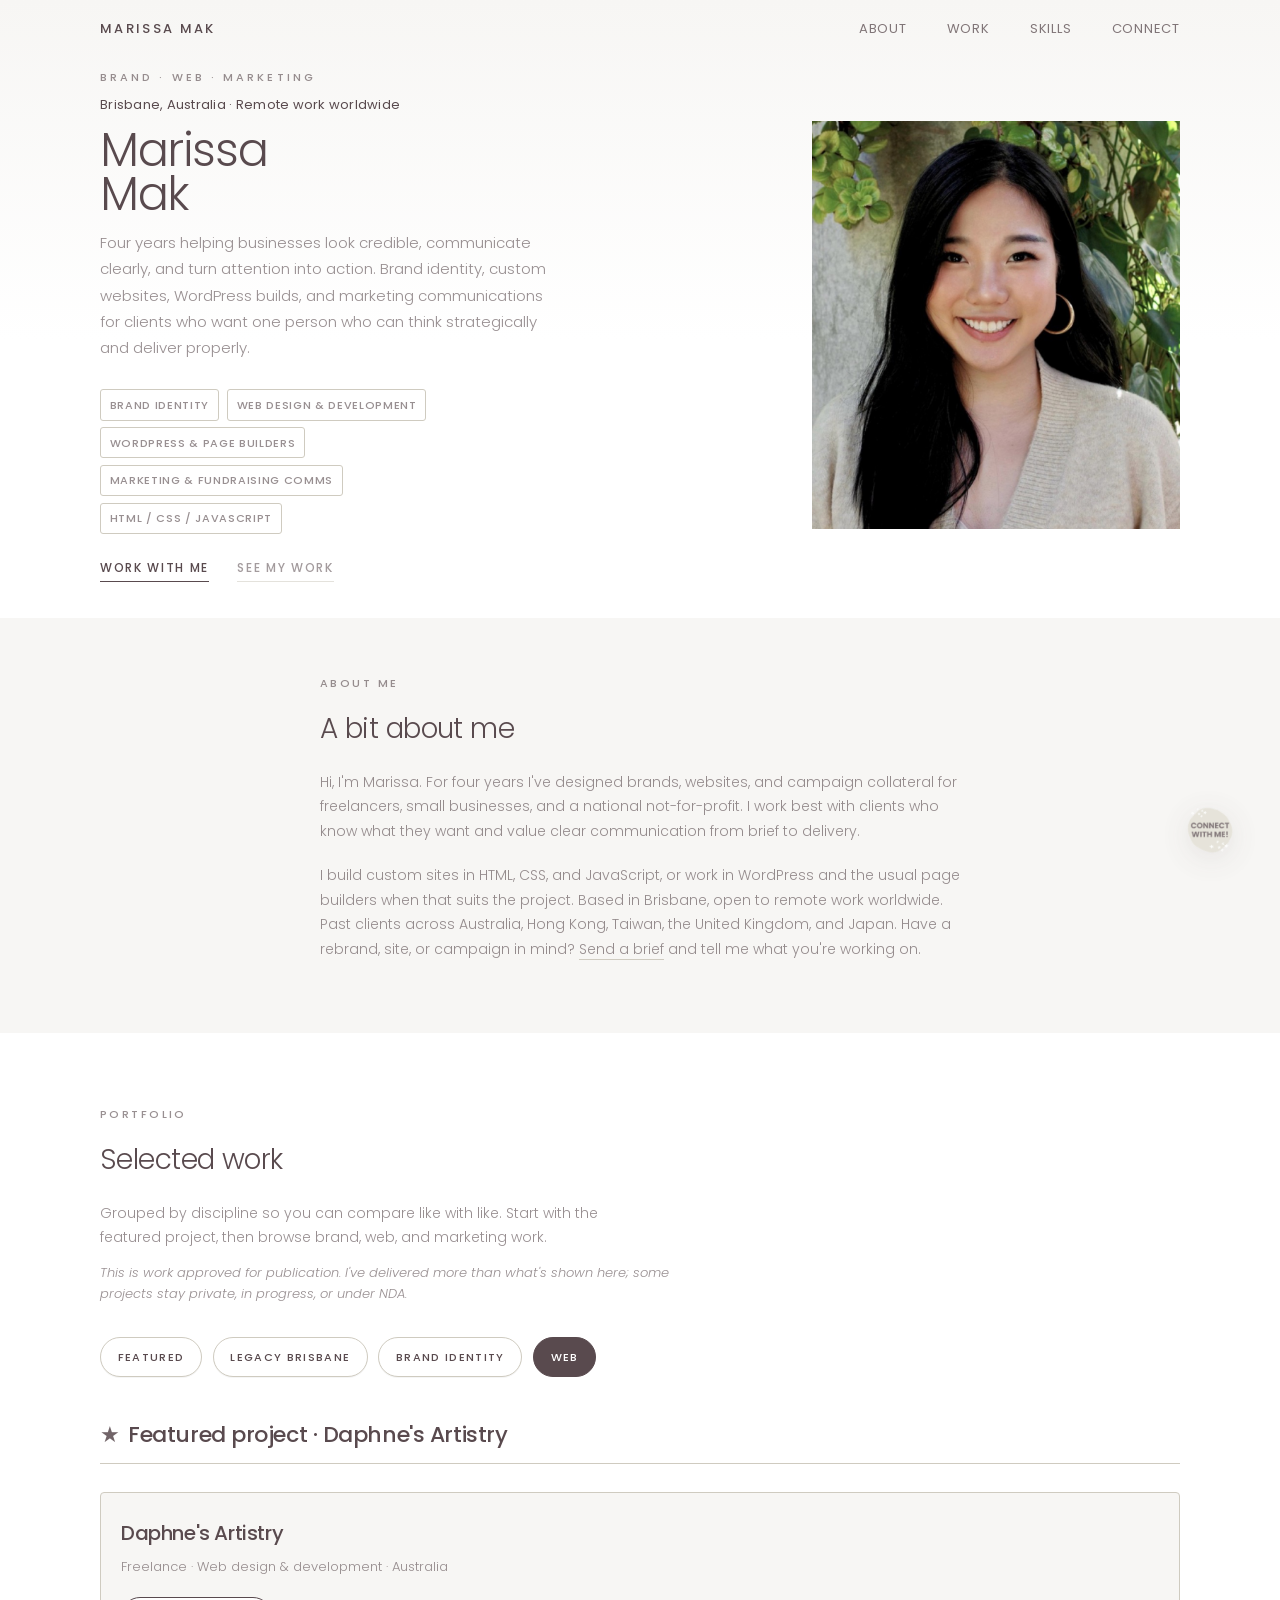
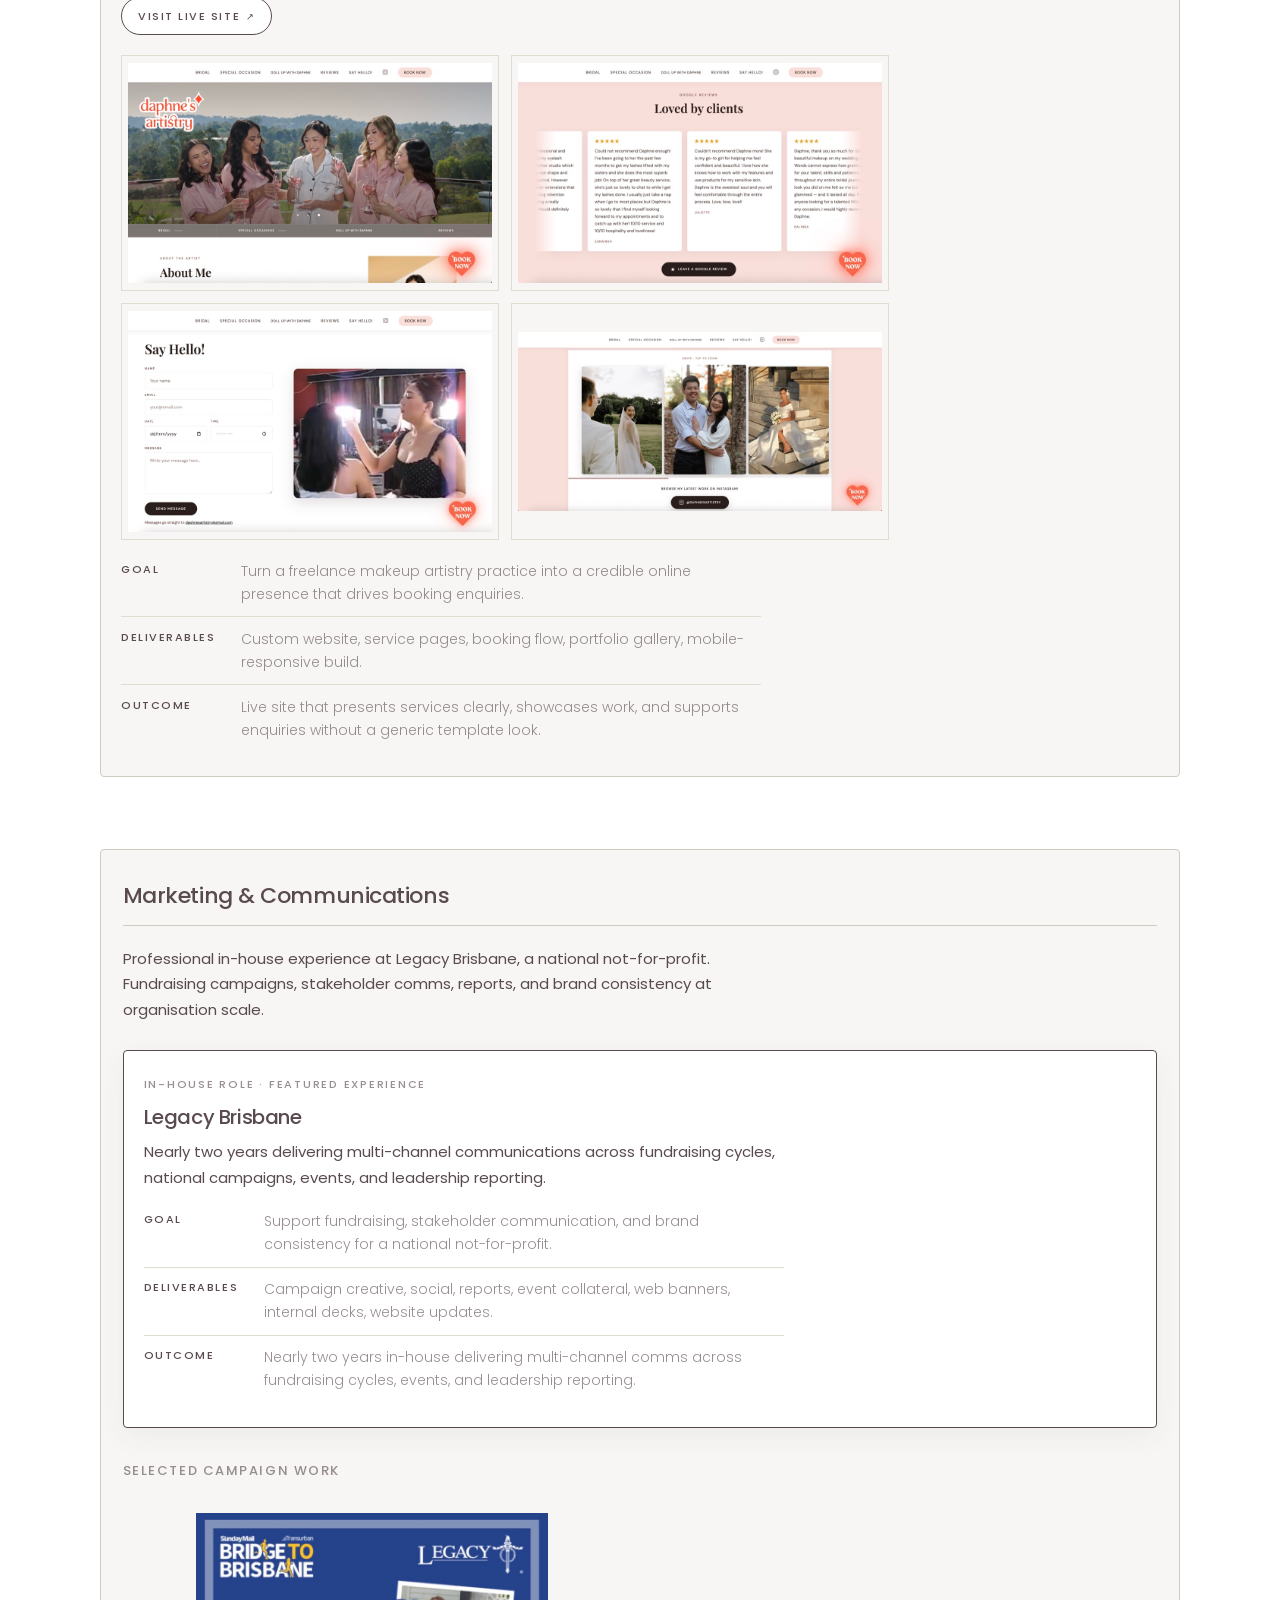
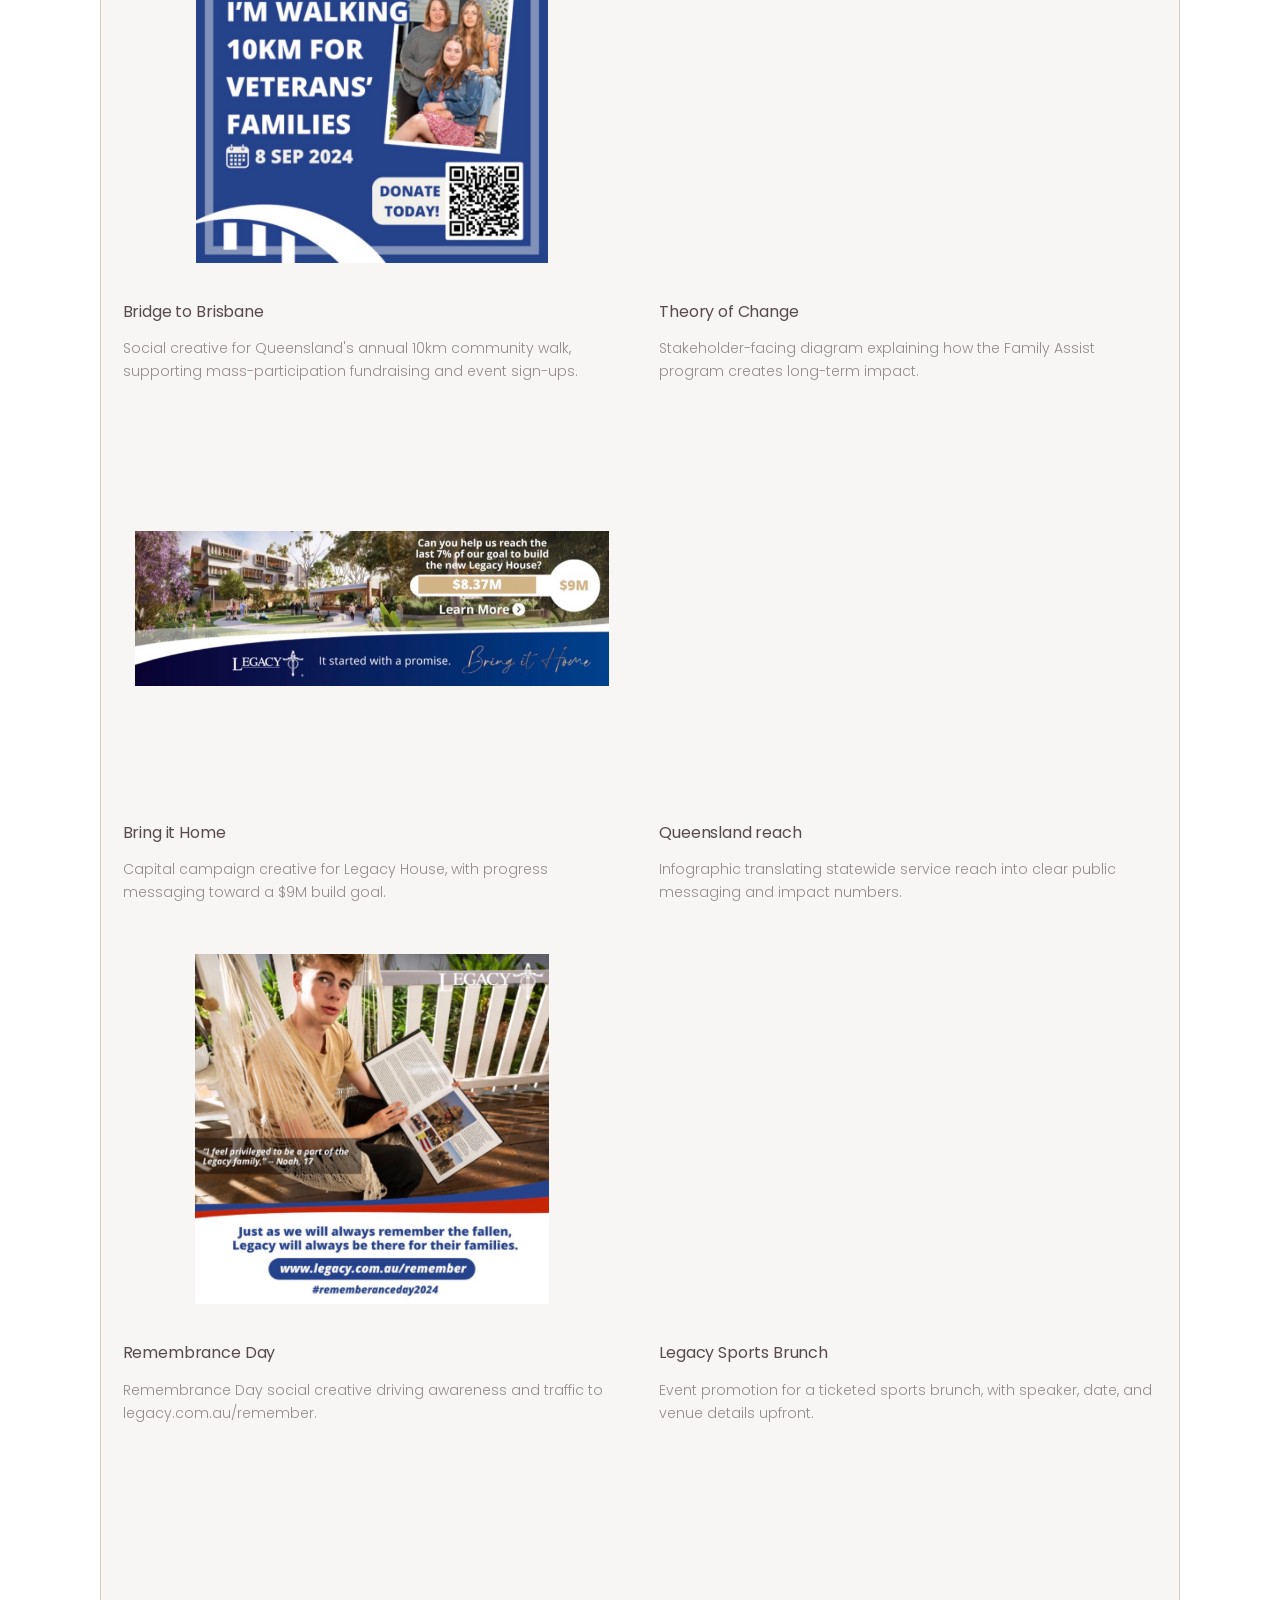
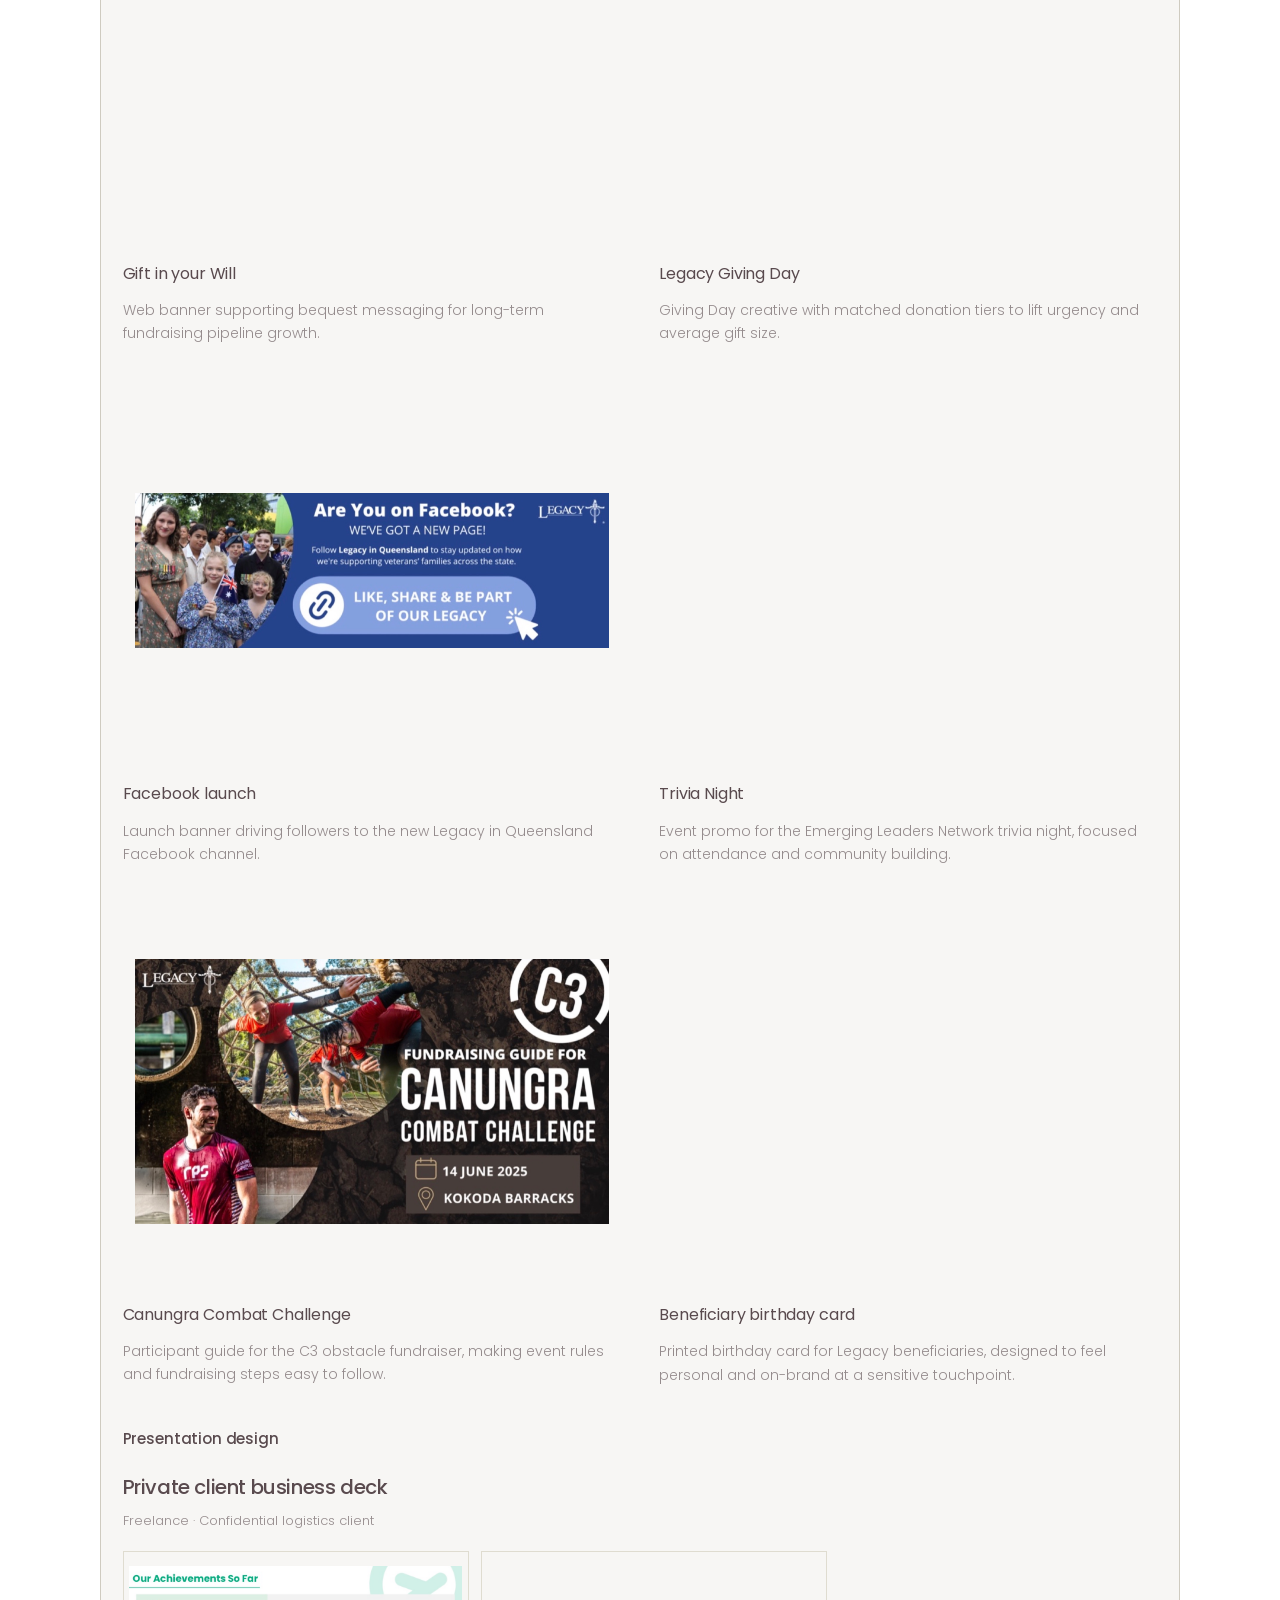
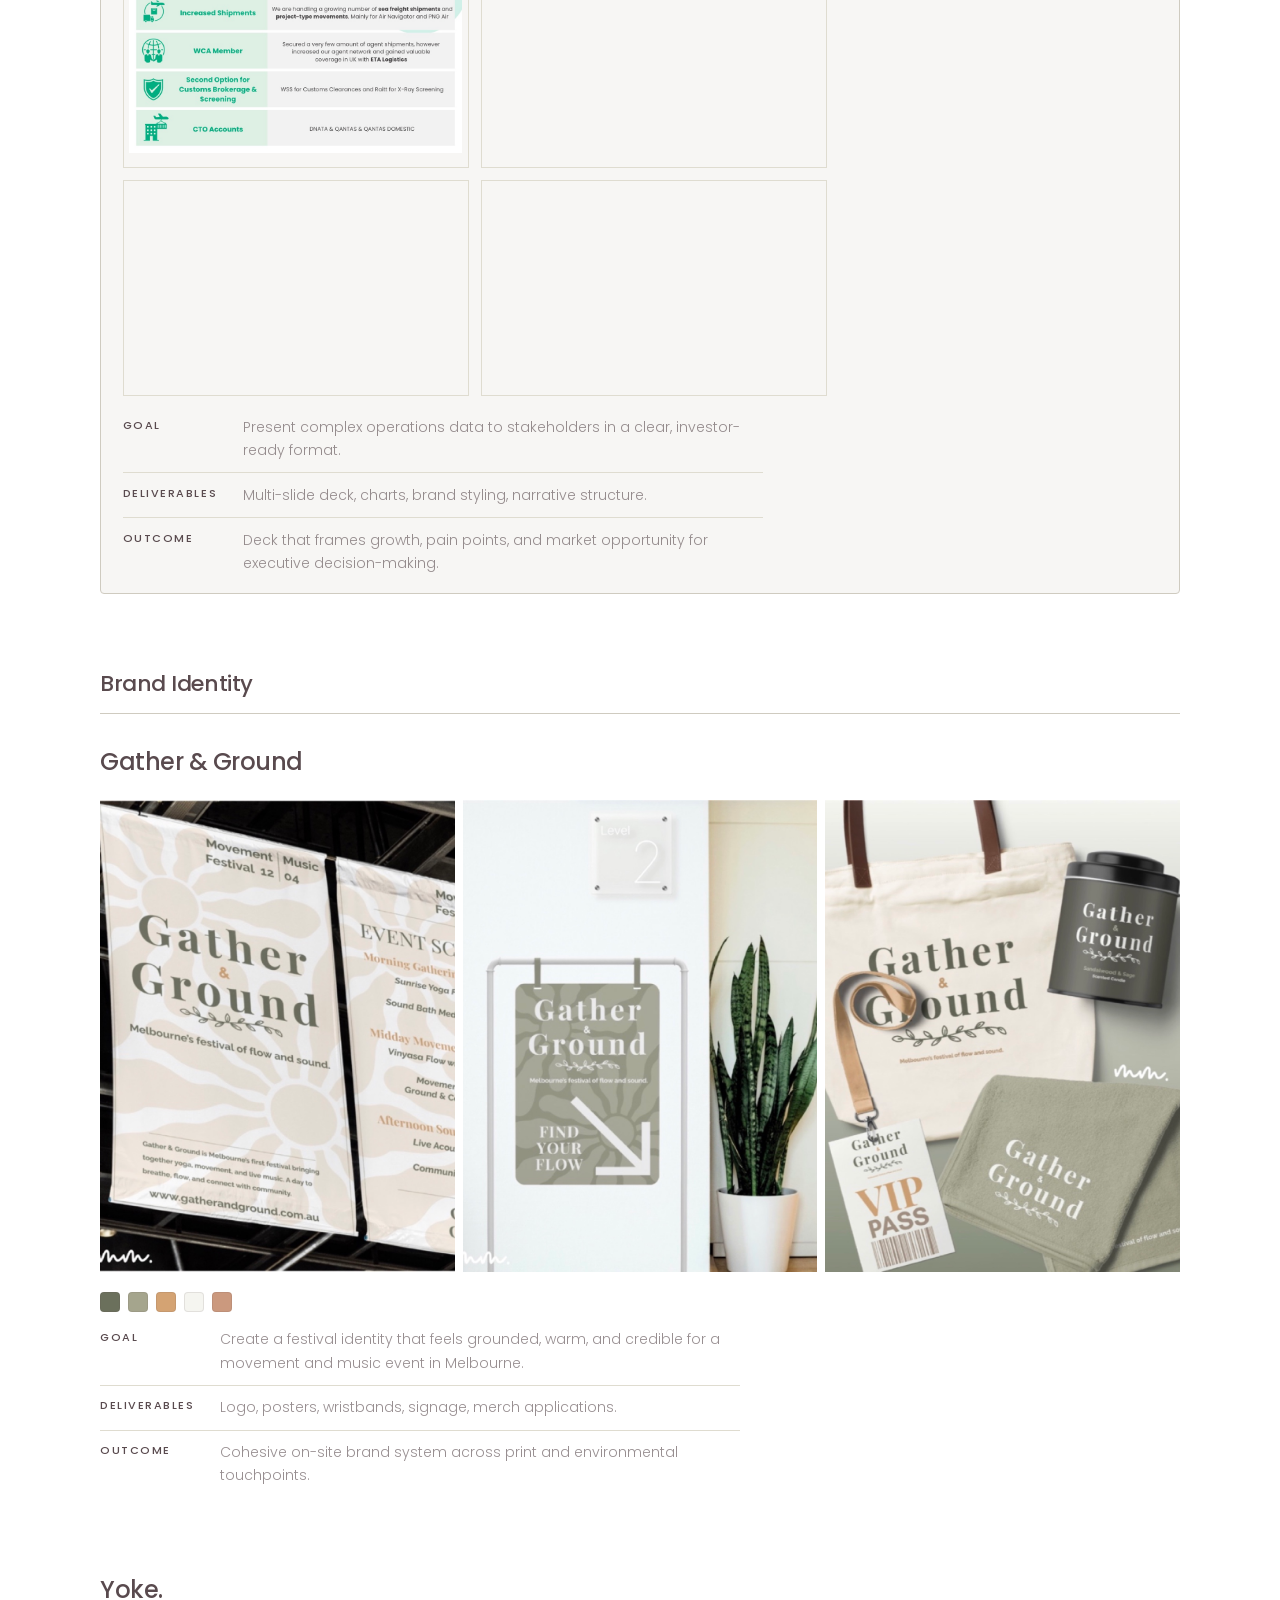
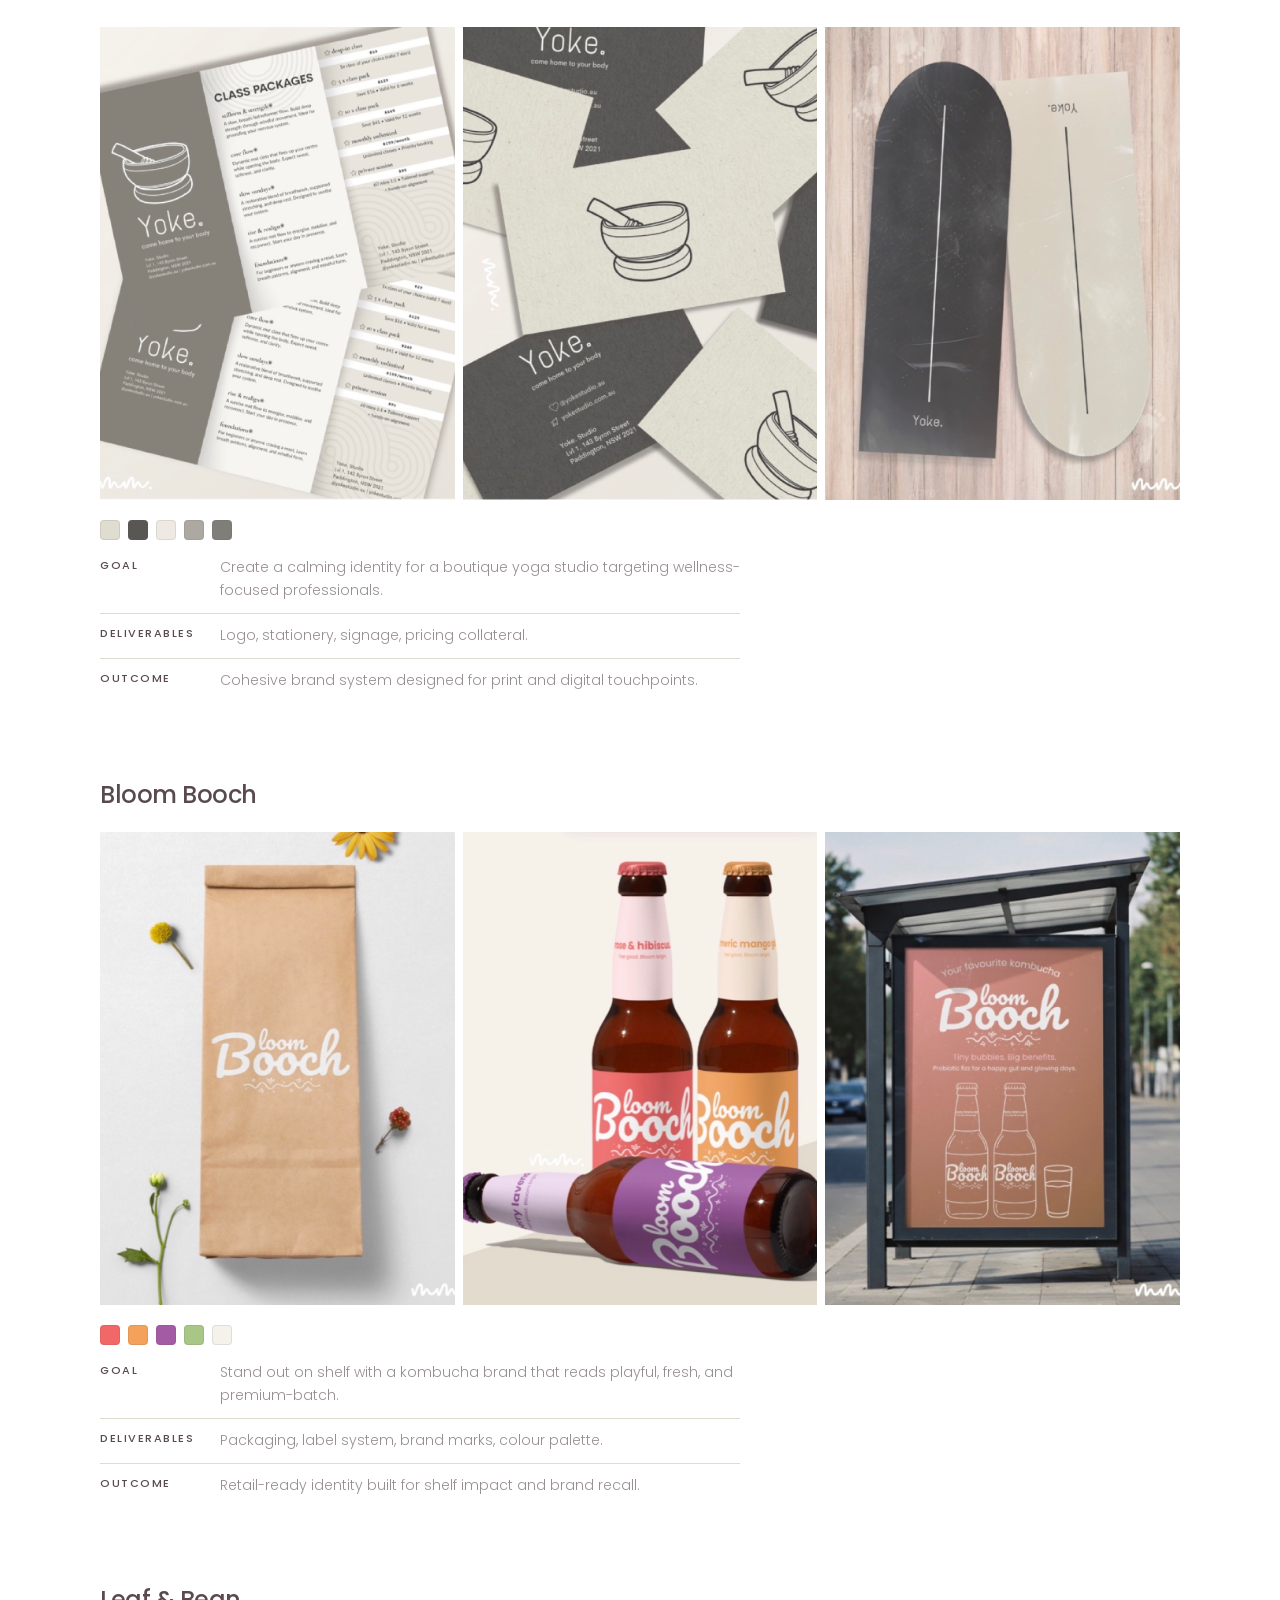
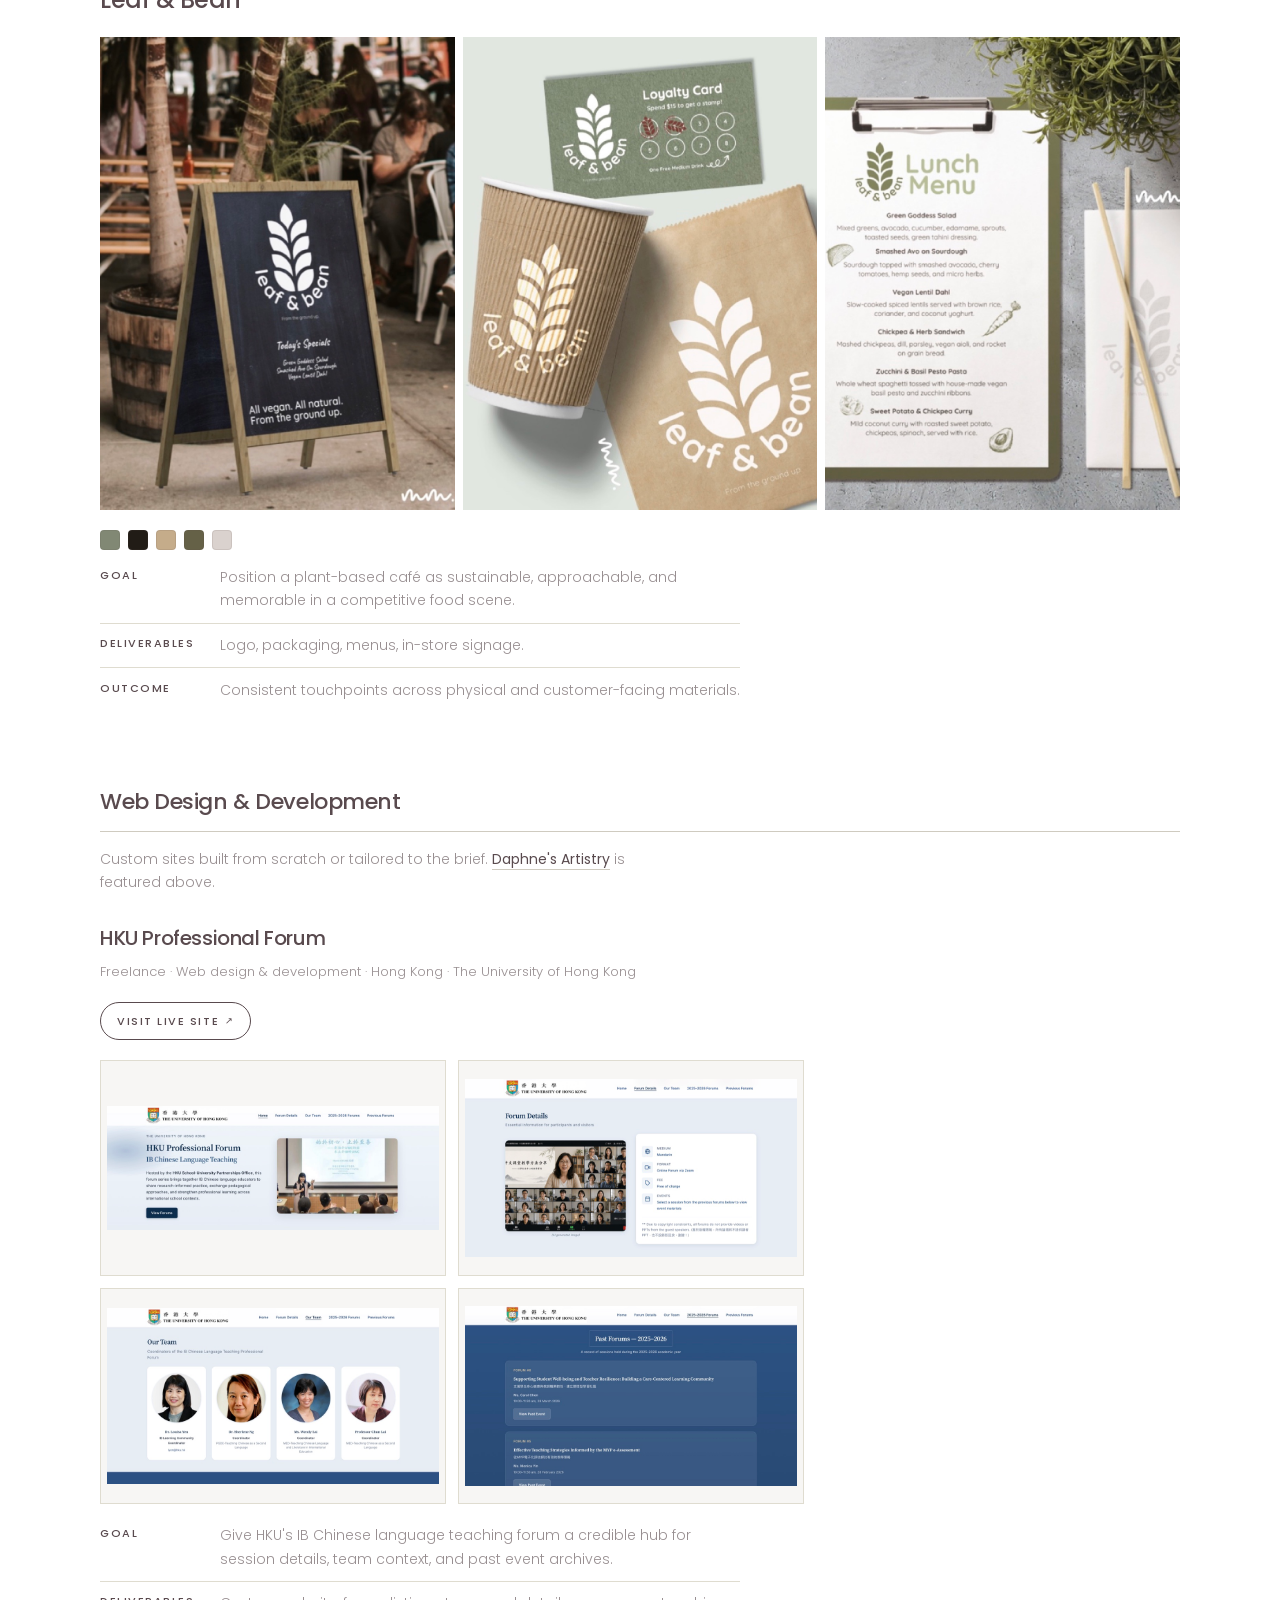
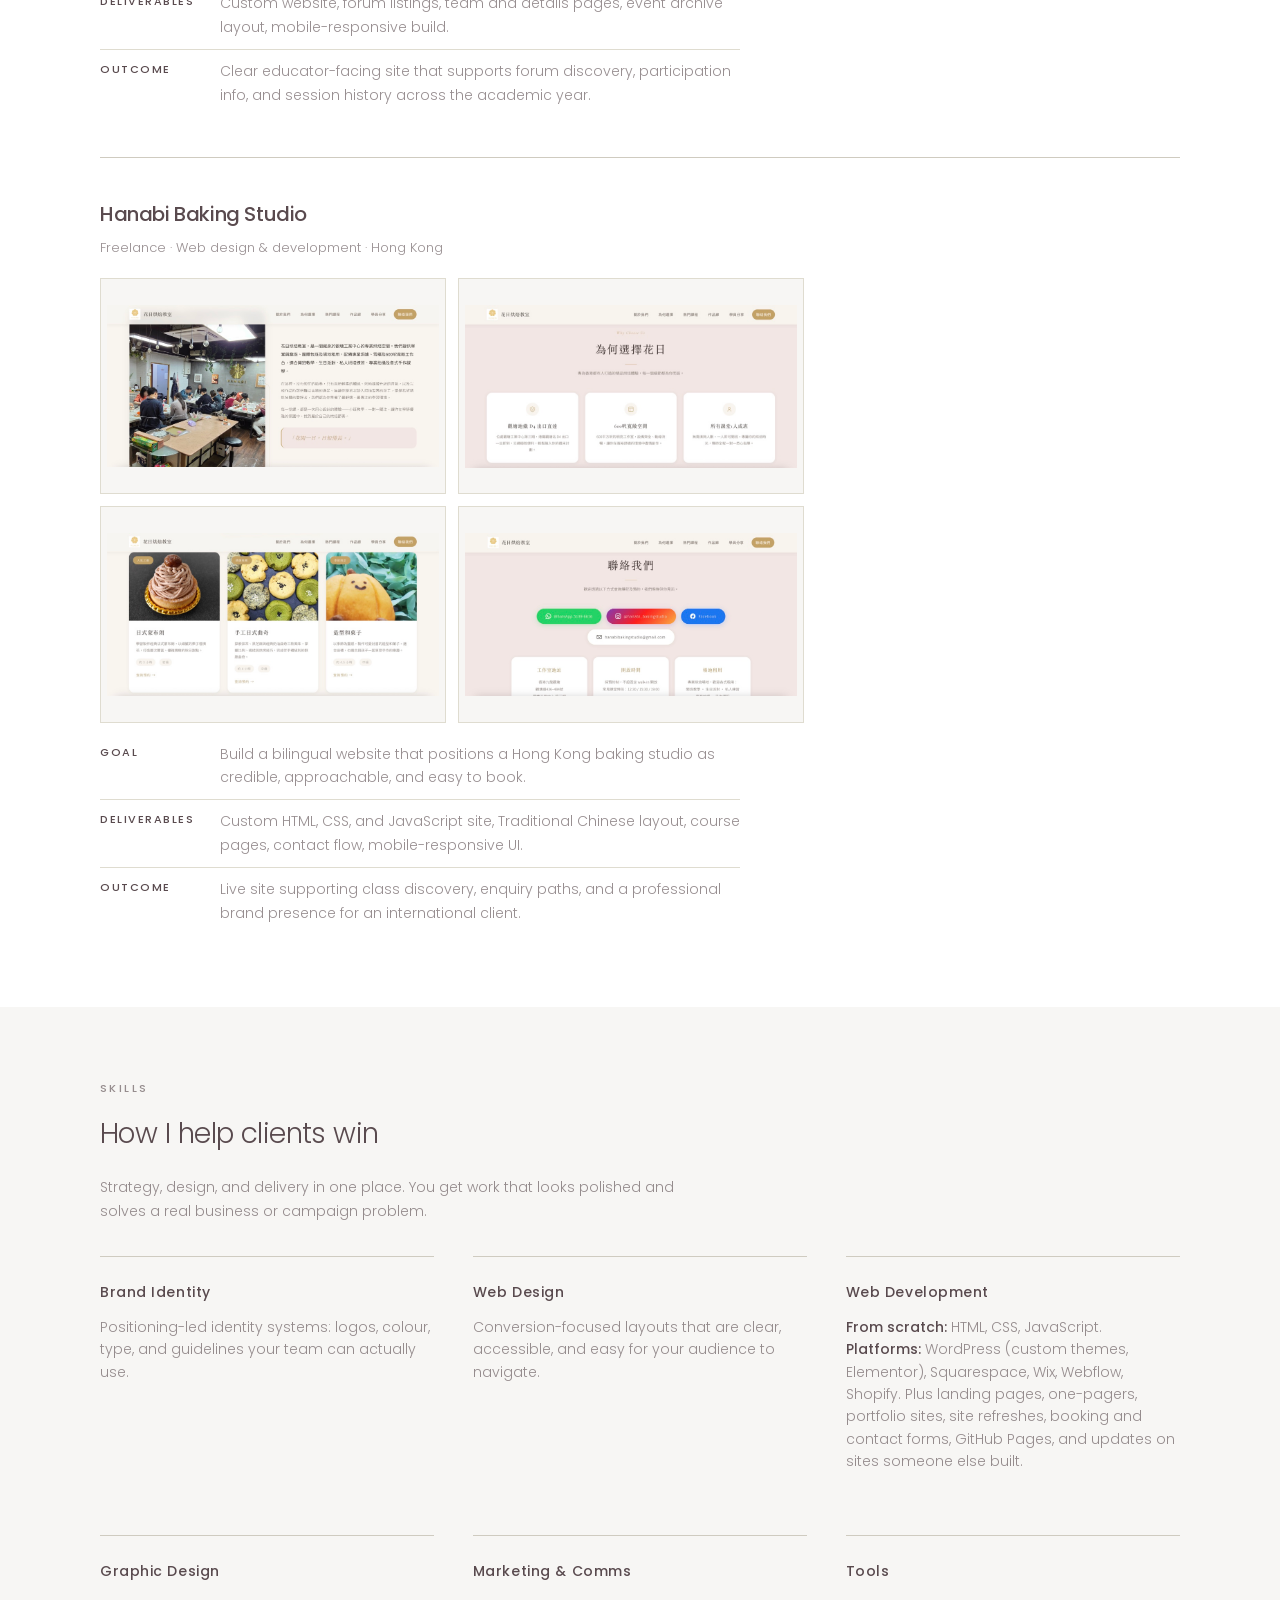
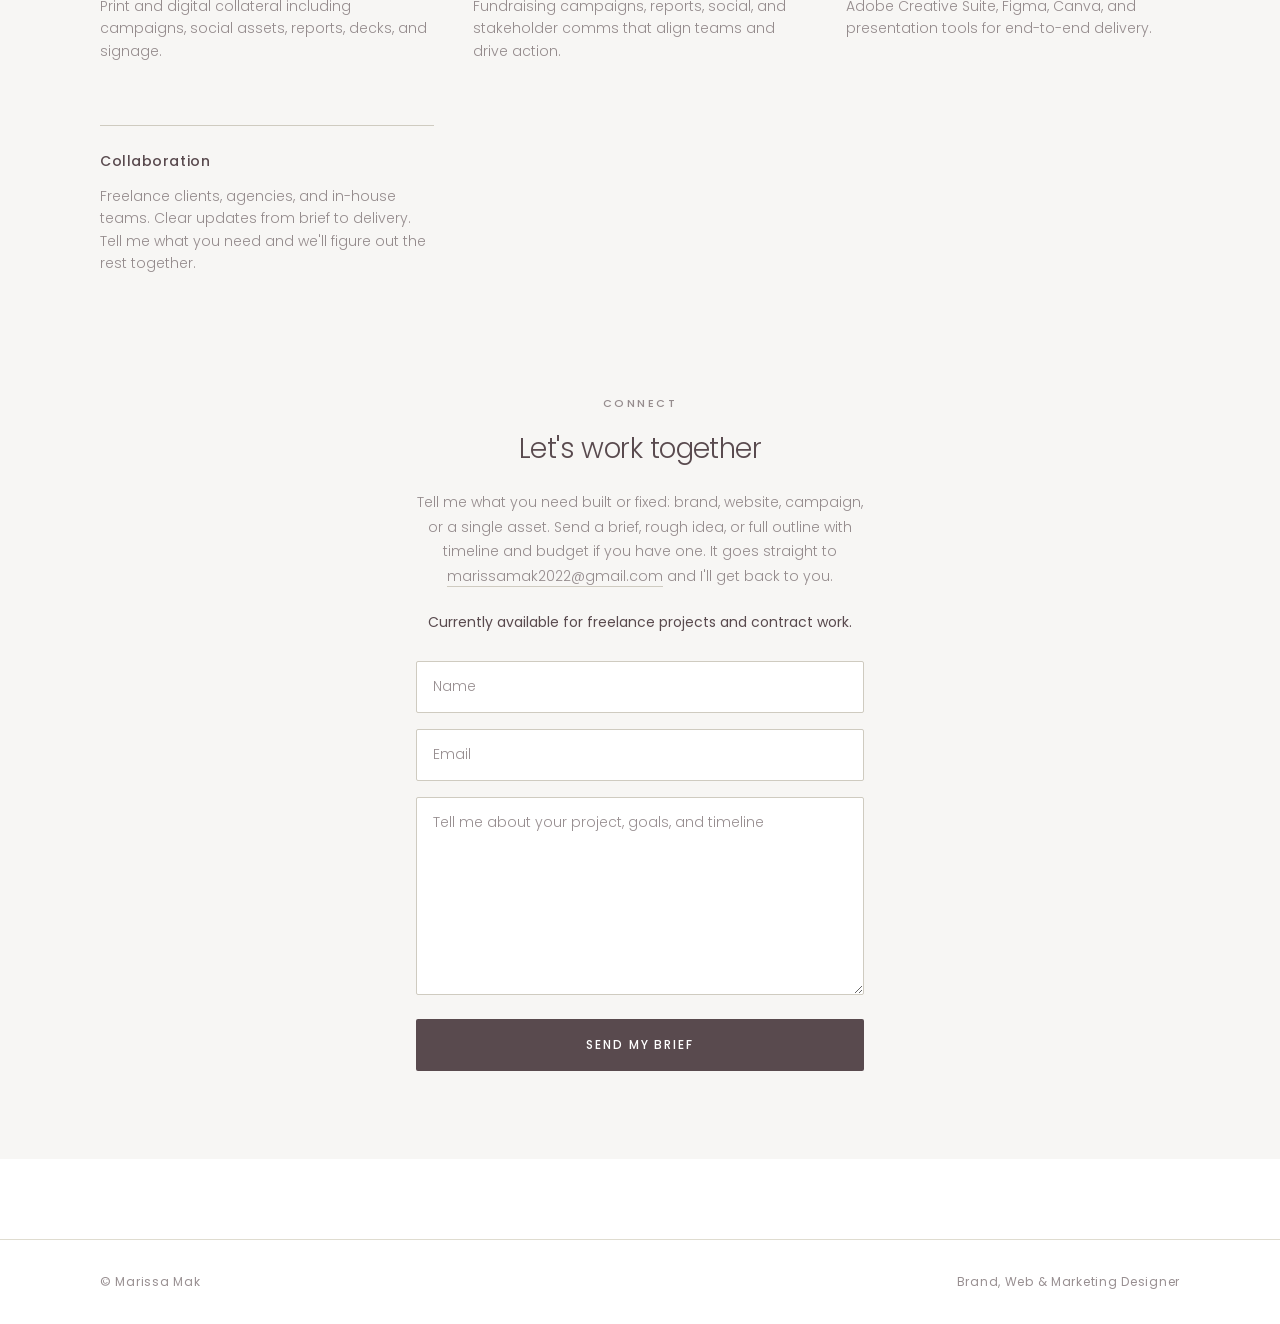
==== index.html @ a11d868d "cv reorder" ====
<!DOCTYPE html>
<html lang="en">
<head>
  <meta charset="UTF-8">
  <meta name="viewport" content="width=device-width, initial-scale=1.0">
  <meta name="description" content="Marissa Mak designs brands, websites, and marketing for clients worldwide. Brisbane-based, remote-friendly. Work with clients across Australia, Hong Kong, Taiwan, the UK, and Japan.">
  <link rel="canonical" href="https://marissamak.com/">
  <title>Marissa Mak | Brand, Web &amp; Marketing Designer</title>
  <link rel="preconnect" href="https://fonts.googleapis.com">
  <link rel="preconnect" href="https://fonts.gstatic.com" crossorigin>
  <link
    href="https://fonts.googleapis.com/css2?family=Poppins:wght@300;400;500;600&display=swap"
    rel="stylesheet"
    media="print"
    onload="this.media='all'"
  >
  <noscript>
    <link href="https://fonts.googleapis.com/css2?family=Poppins:wght@300;400;500;600&display=swap" rel="stylesheet">
  </noscript>
  <link rel="stylesheet" href="styles.css?v=45">
  <link rel="preload" as="image" href="images/my-pic.jpg?v=2" fetchpriority="high">
</head>
<body>
  <a class="skip-link" href="#main">Skip to content</a>

  <header class="site-header">
    <div class="header-inner">
      <a href="#" class="logo">Marissa Mak</a>
      <nav class="nav-desktop" aria-label="Primary">
        <a href="#about">About</a>
        <a href="#work">Work</a>
        <a href="#skills">Skills</a>
        <a href="#connect">Connect</a>
      </nav>
      <button class="menu-toggle" type="button" aria-expanded="false" aria-controls="nav-mobile" aria-label="Open menu">
        <span></span>
        <span></span>
        <span></span>
      </button>
    </div>
  </header>

  <nav id="nav-mobile" class="nav-mobile" aria-label="Mobile">
    <a href="#about">About</a>
    <a href="#work">Work</a>
    <a href="#skills">Skills</a>
    <a href="#connect">Connect</a>
  </nav>

  <main id="main">
    <!-- Hero -->
    <section class="hero" id="hero">
      <div class="hero-inner hero-split">
        <div class="hero-content reveal">
          <p class="hero-eyebrow">Brand · Web · Marketing</p>
          <p class="hero-location">Brisbane, Australia · Remote work worldwide</p>
          <h1 class="hero-title">Marissa<br>Mak</h1>
          <p class="hero-lead">
            Four years helping businesses look credible, communicate clearly, and turn attention into action.
            Brand identity, custom websites, WordPress builds, and marketing communications
            for clients who want one person who can think strategically and deliver properly.
          </p>
          <ul class="hero-services" aria-label="Services">
            <li>Brand identity</li>
            <li>Web design &amp; development</li>
            <li>WordPress &amp; page builders</li>
            <li>Marketing &amp; fundraising comms</li>
            <li>HTML / CSS / JavaScript</li>
          </ul>
          <div class="hero-actions">
            <a class="hero-cta" href="#connect">Work with me</a>
            <a class="hero-cta hero-cta--secondary" href="#work">See my work</a>
          </div>
        </div>
        <div class="hero-photo reveal">
          <img
            src="images/my-pic.jpg?v=2"
            alt="Marissa Mak"
            width="761"
            height="1024"
            loading="eager"
            fetchpriority="high"
            decoding="async"
          >
        </div>
      </div>
    </section>

    <!-- About -->
    <section class="section about" id="about">
      <div class="section-inner about-inner reveal">
        <span class="section-label">About Me</span>
        <h2 class="section-title">A bit about me</h2>
        <div class="about-text">
          <p>
            Hi, I'm Marissa. For four years I've designed brands, websites, and campaign
            collateral for freelancers, small businesses, and a national not-for-profit.
            I work best with clients who know what they want and value clear communication
            from brief to delivery.
          </p>
          <p>
            I build custom sites in HTML, CSS, and JavaScript, or work in WordPress and the
            usual page builders when that suits the project. Based in Brisbane, open to remote
            work worldwide. Past clients across Australia, Hong Kong, Taiwan, the United Kingdom,
            and Japan. Have a rebrand, site, or campaign in mind?
            <a href="#connect">Send a brief</a> and tell me what you're working on.
          </p>
        </div>
      </div>
    </section>

    <!-- Work -->
    <section class="section work" id="work">
      <div class="section-inner">
        <header class="work-header reveal">
          <span class="section-label">Portfolio</span>
          <h2 class="section-title">Selected work</h2>
          <p class="work-header__lead">
            Grouped by discipline so you can compare like with like. Start with the featured project, then browse brand, web, and marketing work.
          </p>
          <p class="work-portfolio-note">
            This is work approved for publication. I've delivered more than what's shown here;
            some projects stay private, in progress, or under NDA.
          </p>
        </header>

        <nav class="work-jump-nav reveal" aria-label="Jump to work categories">
          <a href="#daphne-featured">Featured</a>
          <a href="#marketing-comms">Legacy Brisbane</a>
          <a href="#brand-identity">Brand identity</a>
          <a href="#web-development">Web</a>
        </nav>

        <div class="work-catalog">

          <section class="work-category" id="daphne-featured">
            <h3 class="work-category__title"><span class="work-category__star" aria-hidden="true">★</span> Featured project · Daphne's Artistry</h3>
            <article class="case-study case-study--featured">
              <h4 class="case-study__name">Daphne's Artistry</h4>
              <p class="case-study__context">Freelance · Web design &amp; development · Australia</p>
              <a class="case-study__live-link" href="https://daphnesartistry.com.au/" target="_blank" rel="noopener noreferrer">Visit live site</a>
              <div class="web-screenshots-grid web-screenshots-grid--featured">
                <img src="images/daphnes-artistry-1.jpg" alt="Daphne's Artistry website, Homepage" loading="lazy" decoding="async">
                <img src="images/daphnes-artistry-2.jpg" alt="Daphne's Artistry website, Booking" loading="lazy" decoding="async">
                <img src="images/daphnes-artistry-3.jpg" alt="Daphne's Artistry website, Gallery" loading="lazy" decoding="async">
                <img src="images/daphnes-artistry-4.jpg?v=2" alt="Daphne's Artistry website, Portfolio gallery" loading="lazy" decoding="async">
              </div>
              <dl class="case-study__meta">
                <div class="case-study__row">
                  <dt>Goal</dt>
                  <dd>Turn a freelance makeup artistry practice into a credible online presence that drives booking enquiries.</dd>
                </div>
                <div class="case-study__row">
                  <dt>Deliverables</dt>
                  <dd>Custom website, service pages, booking flow, portfolio gallery, mobile-responsive build.</dd>
                </div>
                <div class="case-study__row">
                  <dt>Outcome</dt>
                  <dd>Live site that presents services clearly, showcases work, and supports enquiries without a generic template look.</dd>
                </div>
              </dl>
            </article>
          </section>

          <section class="work-category work-category--legacy" id="marketing-comms">
            <h3 class="work-category__title">Marketing &amp; Communications</h3>
            <p class="work-category__lead work-category__lead--emphasis">
              Professional in-house experience at Legacy Brisbane, a national not-for-profit. Fundraising campaigns, stakeholder comms, reports, and brand consistency at organisation scale.
            </p>

            <article class="case-study legacy-case-study legacy-case-study--featured">
              <span class="legacy-case-study__label">In-house role · Featured experience</span>
              <h4 class="case-study__name">Legacy Brisbane</h4>
              <p class="legacy-case-study__intro">Nearly two years delivering multi-channel communications across fundraising cycles, national campaigns, events, and leadership reporting.</p>
              <dl class="case-study__meta">
                <div class="case-study__row">
                  <dt>Goal</dt>
                  <dd>Support fundraising, stakeholder communication, and brand consistency for a national not-for-profit.</dd>
                </div>
                <div class="case-study__row">
                  <dt>Deliverables</dt>
                  <dd>Campaign creative, social, reports, event collateral, web banners, internal decks, website updates.</dd>
                </div>
                <div class="case-study__row">
                  <dt>Outcome</dt>
                  <dd>Nearly two years in-house delivering multi-channel comms across fundraising cycles, events, and leadership reporting.</dd>
                </div>
              </dl>
            </article>

            <h4 class="work-category__subtitle work-category__subtitle--legacy">Selected campaign work</h4>
            <div class="projects-grid projects-grid--legacy">
              <article class="project-card">
                <div class="project-card__body">
                  <div class="project-card__image project-card__image--screenshot">
                    <img src="images/nonprofit-11.jpg" alt="Legacy Brisbane, Bridge to Brisbane" loading="lazy" decoding="async">
                  </div>
                  <h4 class="project-card__title">Bridge to Brisbane</h4>
                  <p class="project-card__desc project-card__desc--full">Social creative for Queensland's annual 10km community walk, supporting mass-participation fundraising and event sign-ups.</p>
                </div>
              </article>
              <article class="project-card">
                <div class="project-card__body">
                  <div class="project-card__image project-card__image--screenshot">
                    <img src="images/nonprofit-08.jpg" alt="Legacy Brisbane, Theory of Change" loading="lazy" decoding="async">
                  </div>
                  <h4 class="project-card__title">Theory of Change</h4>
                  <p class="project-card__desc project-card__desc--full">Stakeholder-facing diagram explaining how the Family Assist program creates long-term impact.</p>
                </div>
              </article>
              <article class="project-card">
                <div class="project-card__body">
                  <div class="project-card__image project-card__image--screenshot">
                    <img src="images/nonprofit-05.jpg" alt="Legacy Brisbane, Bring it Home" loading="lazy" decoding="async">
                  </div>
                  <h4 class="project-card__title">Bring it Home</h4>
                  <p class="project-card__desc project-card__desc--full">Capital campaign creative for Legacy House, with progress messaging toward a $9M build goal.</p>
                </div>
              </article>
              <article class="project-card">
                <div class="project-card__body">
                  <div class="project-card__image project-card__image--screenshot">
                    <img src="images/nonprofit-09.jpg" alt="Legacy Brisbane, Queensland reach" loading="lazy" decoding="async">
                  </div>
                  <h4 class="project-card__title">Queensland reach</h4>
                  <p class="project-card__desc project-card__desc--full">Infographic translating statewide service reach into clear public messaging and impact numbers.</p>
                </div>
              </article>
              <article class="project-card">
                <div class="project-card__body">
                  <div class="project-card__image project-card__image--screenshot">
                    <img src="images/nonprofit-12.jpg" alt="Legacy Brisbane, Remembrance Day" loading="lazy" decoding="async">
                  </div>
                  <h4 class="project-card__title">Remembrance Day</h4>
                  <p class="project-card__desc project-card__desc--full">Remembrance Day social creative driving awareness and traffic to legacy.com.au/remember.</p>
                </div>
              </article>
              <article class="project-card">
                <div class="project-card__body">
                  <div class="project-card__image project-card__image--screenshot">
                    <img src="images/nonprofit-06.jpg" alt="Legacy Brisbane, Legacy Sports Brunch" loading="lazy" decoding="async">
                  </div>
                  <h4 class="project-card__title">Legacy Sports Brunch</h4>
                  <p class="project-card__desc project-card__desc--full">Event promotion for a ticketed sports brunch, with speaker, date, and venue details upfront.</p>
                </div>
              </article>
              <article class="project-card">
                <div class="project-card__body">
                  <div class="project-card__image project-card__image--screenshot">
                    <img src="images/nonprofit-03.jpg" alt="Legacy Brisbane, Gift in your Will" loading="lazy" decoding="async">
                  </div>
                  <h4 class="project-card__title">Gift in your Will</h4>
                  <p class="project-card__desc project-card__desc--full">Web banner supporting bequest messaging for long-term fundraising pipeline growth.</p>
                </div>
              </article>
              <article class="project-card">
                <div class="project-card__body">
                  <div class="project-card__image project-card__image--screenshot">
                    <img src="images/nonprofit-04.jpg" alt="Legacy Brisbane, Legacy Giving Day" loading="lazy" decoding="async">
                  </div>
                  <h4 class="project-card__title">Legacy Giving Day</h4>
                  <p class="project-card__desc project-card__desc--full">Giving Day creative with matched donation tiers to lift urgency and average gift size.</p>
                </div>
              </article>
              <article class="project-card">
                <div class="project-card__body">
                  <div class="project-card__image project-card__image--screenshot">
                    <img src="images/nonprofit-02.jpg" alt="Legacy Brisbane, Facebook launch" loading="lazy" decoding="async">
                  </div>
                  <h4 class="project-card__title">Facebook launch</h4>
                  <p class="project-card__desc project-card__desc--full">Launch banner driving followers to the new Legacy in Queensland Facebook channel.</p>
                </div>
              </article>
              <article class="project-card">
                <div class="project-card__body">
                  <div class="project-card__image project-card__image--screenshot">
                    <img src="images/nonprofit-07.jpg" alt="Legacy Brisbane, Trivia Night" loading="lazy" decoding="async">
                  </div>
                  <h4 class="project-card__title">Trivia Night</h4>
                  <p class="project-card__desc project-card__desc--full">Event promo for the Emerging Leaders Network trivia night, focused on attendance and community building.</p>
                </div>
              </article>
              <article class="project-card">
                <div class="project-card__body">
                  <div class="project-card__image project-card__image--screenshot">
                    <img src="images/nonprofit-10.jpg" alt="Legacy Brisbane, Canungra Combat Challenge" loading="lazy" decoding="async">
                  </div>
                  <h4 class="project-card__title">Canungra Combat Challenge</h4>
                  <p class="project-card__desc project-card__desc--full">Participant guide for the C3 obstacle fundraiser, making event rules and fundraising steps easy to follow.</p>
                </div>
              </article>
              <article class="project-card">
                <div class="project-card__body">
                  <div class="project-card__image project-card__image--screenshot">
                    <img src="images/nonprofit-01.jpg" alt="Legacy Brisbane, Beneficiary birthday card" loading="lazy" decoding="async">
                  </div>
                  <h4 class="project-card__title">Beneficiary birthday card</h4>
                  <p class="project-card__desc project-card__desc--full">Printed birthday card for Legacy beneficiaries, designed to feel personal and on-brand at a sensitive touchpoint.</p>
                </div>
              </article>
            </div>

            <h4 class="work-category__subtitle">Presentation design</h4>
            <article class="case-study">
              <h4 class="case-study__name">Private client business deck</h4>
              <p class="case-study__context">Freelance · Confidential logistics client</p>
              <div class="web-screenshots-grid">
                <img src="images/private-client-deck-01.jpg" alt="Private client business deck, achievements overview" loading="lazy" decoding="async">
                <img src="images/private-client-deck-02.jpg" alt="Private client business deck, jobs per month chart" loading="lazy" decoding="async">
                <img src="images/private-client-deck-03.jpg" alt="Private client business deck, core business needs" loading="lazy" decoding="async">
                <img src="images/private-client-deck-04.jpg" alt="Private client business deck, target market" loading="lazy" decoding="async">
              </div>
              <dl class="case-study__meta">
                <div class="case-study__row">
                  <dt>Goal</dt>
                  <dd>Present complex operations data to stakeholders in a clear, investor-ready format.</dd>
                </div>
                <div class="case-study__row">
                  <dt>Deliverables</dt>
                  <dd>Multi-slide deck, charts, brand styling, narrative structure.</dd>
                </div>
                <div class="case-study__row">
                  <dt>Outcome</dt>
                  <dd>Deck that frames growth, pain points, and market opportunity for executive decision-making.</dd>
                </div>
              </dl>
            </article>

          </section>

          <section class="work-category" id="brand-identity">
            <h3 class="work-category__title">Brand Identity</h3>
            <div class="creative-list">

              <article class="creative-project project-card">
                <h4 class="creative-project__title">Gather &amp; Ground</h4>
                <div class="creative-project__images">
                  <img src="images/creative-gather-and-ground-01.jpg" alt="Gather & Ground brand identity, view 1" loading="lazy" decoding="async">
                  <img src="images/creative-gather-and-ground-02.jpg" alt="Gather & Ground brand identity, view 2" loading="lazy" decoding="async">
                  <img src="images/creative-gather-and-ground-03.jpg" alt="Gather & Ground brand identity, view 3" loading="lazy" decoding="async">
                </div>
                <div class="project-card__swatches" role="list" aria-label="Brand colours">
                  <span class="project-card__swatch" role="listitem" tabindex="0" data-hex="#6b705c" style="background:#6b705c"></span>
                  <span class="project-card__swatch" role="listitem" tabindex="0" data-hex="#a5a58d" style="background:#a5a58d"></span>
                  <span class="project-card__swatch" role="listitem" tabindex="0" data-hex="#d4a373" style="background:#d4a373"></span>
                  <span class="project-card__swatch" role="listitem" tabindex="0" data-hex="#f5f5f0" style="background:#f5f5f0"></span>
                  <span class="project-card__swatch" role="listitem" tabindex="0" data-hex="#cb997e" style="background:#cb997e"></span>
                </div>
                <dl class="case-study__meta">
                  <div class="case-study__row">
                    <dt>Goal</dt>
                    <dd>Create a festival identity that feels grounded, warm, and credible for a movement and music event in Melbourne.</dd>
                  </div>
                  <div class="case-study__row">
                    <dt>Deliverables</dt>
                    <dd>Logo, posters, wristbands, signage, merch applications.</dd>
                  </div>
                  <div class="case-study__row">
                    <dt>Outcome</dt>
                    <dd>Cohesive on-site brand system across print and environmental touchpoints.</dd>
                  </div>
                </dl>
              </article>

              <article class="creative-project project-card">
                <h4 class="creative-project__title">Yoke.</h4>
                <div class="creative-project__images">
                  <img src="images/creative-yoke-01.jpg" alt="Yoke yoga studio visual identity, view 1" loading="lazy" decoding="async">
                  <img src="images/creative-yoke-02.jpg" alt="Yoke yoga studio visual identity, view 2" loading="lazy" decoding="async">
                  <img src="images/creative-yoke-03.jpg" alt="Yoke yoga studio visual identity, view 3" loading="lazy" decoding="async">
                </div>
                <div class="project-card__swatches" role="list" aria-label="Brand colours">
                  <span class="project-card__swatch" role="listitem" tabindex="0" data-hex="#dfdcd0" style="background:#dfdcd0"></span>
                  <span class="project-card__swatch" role="listitem" tabindex="0" data-hex="#595754" style="background:#595754"></span>
                  <span class="project-card__swatch" role="listitem" tabindex="0" data-hex="#eeeae3" style="background:#eeeae3"></span>
                  <span class="project-card__swatch" role="listitem" tabindex="0" data-hex="#ada9a2" style="background:#ada9a2"></span>
                  <span class="project-card__swatch" role="listitem" tabindex="0" data-hex="#807e79" style="background:#807e79"></span>
                </div>
                <dl class="case-study__meta">
                  <div class="case-study__row">
                    <dt>Goal</dt>
                    <dd>Create a calming identity for a boutique yoga studio targeting wellness-focused professionals.</dd>
                  </div>
                  <div class="case-study__row">
                    <dt>Deliverables</dt>
                    <dd>Logo, stationery, signage, pricing collateral.</dd>
                  </div>
                  <div class="case-study__row">
                    <dt>Outcome</dt>
                    <dd>Cohesive brand system designed for print and digital touchpoints.</dd>
                  </div>
                </dl>
              </article>

              <article class="creative-project project-card">
                <h4 class="creative-project__title">Bloom Booch</h4>
                <div class="creative-project__images">
                  <img src="images/creative-bloom-booch-01.jpg" alt="Bloom Booch kombucha brand identity, view 1" loading="lazy" decoding="async">
                  <img src="images/creative-bloom-booch-02.jpg" alt="Bloom Booch kombucha brand identity, view 2" loading="lazy" decoding="async">
                  <img src="images/creative-bloom-booch-03.jpg" alt="Bloom Booch kombucha brand identity, view 3" loading="lazy" decoding="async">
                </div>
                <div class="project-card__swatches" role="list" aria-label="Brand colours">
                  <span class="project-card__swatch" role="listitem" tabindex="0" data-hex="#f26767" style="background:#f26767"></span>
                  <span class="project-card__swatch" role="listitem" tabindex="0" data-hex="#f4a259" style="background:#f4a259"></span>
                  <span class="project-card__swatch" role="listitem" tabindex="0" data-hex="#a35ca4" style="background:#a35ca4"></span>
                  <span class="project-card__swatch" role="listitem" tabindex="0" data-hex="#a8c686" style="background:#a8c686"></span>
                  <span class="project-card__swatch" role="listitem" tabindex="0" data-hex="#f5f1eb" style="background:#f5f1eb"></span>
                </div>
                <dl class="case-study__meta">
                  <div class="case-study__row">
                    <dt>Goal</dt>
                    <dd>Stand out on shelf with a kombucha brand that reads playful, fresh, and premium-batch.</dd>
                  </div>
                  <div class="case-study__row">
                    <dt>Deliverables</dt>
                    <dd>Packaging, label system, brand marks, colour palette.</dd>
                  </div>
                  <div class="case-study__row">
                    <dt>Outcome</dt>
                    <dd>Retail-ready identity built for shelf impact and brand recall.</dd>
                  </div>
                </dl>
              </article>

              <article class="creative-project project-card">
                <h4 class="creative-project__title">Leaf &amp; Bean</h4>
                <div class="creative-project__images">
                  <img src="images/creative-leaf-and-bean-01.jpg" alt="Leaf & Bean café brand identity, view 1" loading="lazy" decoding="async">
                  <img src="images/creative-leaf-and-bean-02.jpg" alt="Leaf & Bean café brand identity, view 2" loading="lazy" decoding="async">
                  <img src="images/creative-leaf-and-bean-03.jpg" alt="Leaf & Bean café brand identity, view 3" loading="lazy" decoding="async">
                </div>
                <div class="project-card__swatches" role="list" aria-label="Brand colours">
                  <span class="project-card__swatch" role="listitem" tabindex="0" data-hex="#818874" style="background:#818874"></span>
                  <span class="project-card__swatch" role="listitem" tabindex="0" data-hex="#211c16" style="background:#211c16"></span>
                  <span class="project-card__swatch" role="listitem" tabindex="0" data-hex="#c5ac8a" style="background:#c5ac8a"></span>
                  <span class="project-card__swatch" role="listitem" tabindex="0" data-hex="#656147" style="background:#656147"></span>
                  <span class="project-card__swatch" role="listitem" tabindex="0" data-hex="#dad2ce" style="background:#dad2ce"></span>
                </div>
                <dl class="case-study__meta">
                  <div class="case-study__row">
                    <dt>Goal</dt>
                    <dd>Position a plant-based café as sustainable, approachable, and memorable in a competitive food scene.</dd>
                  </div>
                  <div class="case-study__row">
                    <dt>Deliverables</dt>
                    <dd>Logo, packaging, menus, in-store signage.</dd>
                  </div>
                  <div class="case-study__row">
                    <dt>Outcome</dt>
                    <dd>Consistent touchpoints across physical and customer-facing materials.</dd>
                  </div>
                </dl>
              </article>

            </div>
          </section>

          <section class="work-category" id="web-development">
            <h3 class="work-category__title">Web Design &amp; Development</h3>
            <p class="work-category__lead">
              Custom sites built from scratch or tailored to the brief.
              <a href="#daphne-featured">Daphne's Artistry</a> is featured above.
            </p>

            <article class="case-study">
              <h4 class="case-study__name">HKU Professional Forum</h4>
              <p class="case-study__context">Freelance · Web design &amp; development · Hong Kong · The University of Hong Kong</p>
              <a class="case-study__live-link" href="https://hkuibchineselanguage.github.io/Teaching-Professional-Forum" target="_blank" rel="noopener noreferrer">Visit live site</a>
              <div class="web-screenshots-grid">
                <img src="images/hku-forum-01.jpg" alt="HKU IB Chinese Language Teaching Professional Forum, Homepage" loading="lazy" decoding="async">
                <img src="images/hku-forum-02.jpg" alt="HKU Professional Forum, Forum details" loading="lazy" decoding="async">
                <img src="images/hku-forum-03.jpg" alt="HKU Professional Forum, Our team" loading="lazy" decoding="async">
                <img src="images/hku-forum-04.jpg" alt="HKU Professional Forum, Past forums 2025–2026" loading="lazy" decoding="async">
              </div>
              <dl class="case-study__meta">
                <div class="case-study__row">
                  <dt>Goal</dt>
                  <dd>Give HKU's IB Chinese language teaching forum a credible hub for session details, team context, and past event archives.</dd>
                </div>
                <div class="case-study__row">
                  <dt>Deliverables</dt>
                  <dd>Custom website, forum listings, team and details pages, event archive layout, mobile-responsive build.</dd>
                </div>
                <div class="case-study__row">
                  <dt>Outcome</dt>
                  <dd>Clear educator-facing site that supports forum discovery, participation info, and session history across the academic year.</dd>
                </div>
              </dl>
            </article>

            <article class="case-study">
              <h4 class="case-study__name">Hanabi Baking Studio</h4>
              <p class="case-study__context">Freelance · Web design &amp; development · Hong Kong</p>
              <div class="web-screenshots-grid">
                <img src="images/hanabi-baking-studio-01.jpg" alt="Hanabi Baking Studio website, About" loading="lazy" decoding="async">
                <img src="images/hanabi-baking-studio-02.jpg" alt="Hanabi Baking Studio website, Why choose us" loading="lazy" decoding="async">
                <img src="images/hanabi-baking-studio-03.jpg" alt="Hanabi Baking Studio website, Courses" loading="lazy" decoding="async">
                <img src="images/hanabi-baking-studio-04.jpg" alt="Hanabi Baking Studio website, Contact" loading="lazy" decoding="async">
              </div>
              <dl class="case-study__meta">
                <div class="case-study__row">
                  <dt>Goal</dt>
                  <dd>Build a bilingual website that positions a Hong Kong baking studio as credible, approachable, and easy to book.</dd>
                </div>
                <div class="case-study__row">
                  <dt>Deliverables</dt>
                  <dd>Custom HTML, CSS, and JavaScript site, Traditional Chinese layout, course pages, contact flow, mobile-responsive UI.</dd>
                </div>
                <div class="case-study__row">
                  <dt>Outcome</dt>
                  <dd>Live site supporting class discovery, enquiry paths, and a professional brand presence for an international client.</dd>
                </div>
              </dl>
            </article>

          </section>


        </div>
      </div>
    </section>

    <!-- Skills -->
    <section class="section skills" id="skills">
      <div class="section-inner">
        <div class="reveal">
          <span class="section-label">Skills</span>
          <h2 class="section-title">How I help clients win</h2>
          <p class="skills-intro">
            Strategy, design, and delivery in one place. You get work that looks polished
            and solves a real business or campaign problem.
          </p>
        </div>
        <div class="skills-grid">
          <div class="skill-item reveal">
            <h3>Brand Identity</h3>
            <p>Positioning-led identity systems: logos, colour, type, and guidelines your team can actually use.</p>
          </div>
          <div class="skill-item reveal">
            <h3>Web Design</h3>
            <p>Conversion-focused layouts that are clear, accessible, and easy for your audience to navigate.</p>
          </div>
          <div class="skill-item reveal">
            <h3>Web Development</h3>
            <p>
              <strong>From scratch:</strong> HTML, CSS, JavaScript. <strong>Platforms:</strong> WordPress
              (custom themes, Elementor), Squarespace, Wix, Webflow, Shopify. Plus landing pages,
              one-pagers, portfolio sites, site refreshes, booking and contact forms, GitHub Pages,
              and updates on sites someone else built.
            </p>
          </div>
          <div class="skill-item reveal">
            <h3>Graphic Design</h3>
            <p>Print and digital collateral including campaigns, social assets, reports, decks, and signage.</p>
          </div>
          <div class="skill-item reveal">
            <h3>Marketing &amp; Comms</h3>
            <p>Fundraising campaigns, reports, social, and stakeholder comms that align teams and drive action.</p>
          </div>
          <div class="skill-item reveal">
            <h3>Tools</h3>
            <p>Adobe Creative Suite, Figma, Canva, and presentation tools for end-to-end delivery.</p>
          </div>
          <div class="skill-item reveal">
            <h3>Collaboration</h3>
            <p>
              Freelance clients, agencies, and in-house teams. Clear updates from brief to delivery.
              Tell me what you need and we'll figure out the rest together.
            </p>
          </div>
        </div>
      </div>
    </section>

    <!-- Connect -->
    <section class="section connect" id="connect">
      <div class="section-inner reveal">
        <span class="section-label">Connect</span>
        <h2 class="section-title">Let's work together</h2>
        <p class="connect-lead">
          Tell me what you need built or fixed: brand, website, campaign, or a single asset.
          Send a brief, rough idea, or full outline with timeline and budget if you have one. It goes straight to
          <a href="mailto:marissamak2022@gmail.com">marissamak2022@gmail.com</a>
          and I'll get back to you.
        </p>
        <p class="connect-availability">Currently available for freelance projects and contract work.</p>
        <form
          class="connect-form"
          action="https://formsubmit.co/marissamak2022@gmail.com"
          method="POST"
        >
          <input type="hidden" name="_subject" value="New portfolio message">
          <input type="hidden" name="_template" value="table">
          <input type="text" name="name" autocomplete="name" placeholder="Name" required>
          <input type="email" name="email" autocomplete="email" placeholder="Email" required>
          <textarea name="message" rows="8" placeholder="Tell me about your project, goals, and timeline"></textarea>
          <button type="submit" class="connect-form__submit">Send my brief</button>
        </form>
        <p class="connect-form__note" id="form-note" hidden>
          On your first submission, FormSubmit may ask you to confirm your email. Check your inbox.
        </p>
      </div>
    </section>
  </main>

  <footer class="site-footer">
    <div class="footer-inner">
      <span>&copy; Marissa Mak</span>
      <span>Brand, Web &amp; Marketing Designer</span>
    </div>
  </footer>

  <div class="floating-actions" aria-label="Quick actions">
    <a href="#hero" class="back-to-top" id="back-to-top" aria-label="Back to top" hidden>
      <svg class="back-to-top__icon" width="14" height="14" viewBox="0 0 14 14" aria-hidden="true" focusable="false">
        <path d="M7 2.5L2.5 7.25h2.75V11h3.5V7.25H11.5L7 2.5z" fill="currentColor"/>
      </svg>
    </a>
    <!-- Floating connect button: upload image to images/connect-button.png -->
    <a href="#connect" class="floating-connect" id="floating-connect" aria-label="Send a brief and work with me">
      <img
        src="images/connect-button.png"
        alt=""
        width="220"
        height="220"
      >
    </a>
  </div>

  <script src="script.js?v=12"></script>
</body>
</html>
---- styles.css ----
/* Marissa Mak , Portfolio */

:root {
  --text: #594a4e;
  --text-muted: rgba(89, 74, 78, 0.62);
  --bg: #ffffff;
  --bg-soft: #f7f6f4;
  --accent: #dfdcd0;
  --accent-dark: #cfcbc0;
  --black: #0a0a0a;
  --white: #ffffff;
  --max-width: 1080px;
  --section-pad: clamp(2.75rem, 6vw, 4.5rem);
  --ease: cubic-bezier(0.25, 0.1, 0.25, 1);
  --font: "Poppins", system-ui, -apple-system, sans-serif;
}

*,
*::before,
*::after {
  box-sizing: border-box;
  margin: 0;
  padding: 0;
}

html {
  scroll-behavior: smooth;
  -webkit-font-smoothing: antialiased;
}

body {
  font-family: var(--font);
  font-size: 0.875rem;
  font-weight: 400;
  line-height: 1.65;
  color: var(--text);
  background: var(--bg);
  overflow-x: hidden;
}

img {
  max-width: 100%;
  height: auto;
  display: block;
}

a {
  color: inherit;
  text-decoration: none;
}

button {
  font: inherit;
  color: inherit;
  background: none;
  border: none;
  cursor: pointer;
}

ul {
  list-style: none;
}

/* Skip link */
.skip-link {
  position: absolute;
  top: -100%;
  left: 1rem;
  z-index: 1000;
  padding: 0.75rem 1.25rem;
  background: var(--black);
  color: var(--white);
  font-size: 0.875rem;
  border-radius: 2px;
}

.skip-link:focus {
  top: 1rem;
}

/* Header */
.site-header {
  position: fixed;
  top: 0;
  left: 0;
  right: 0;
  z-index: 100;
  padding: 1.125rem clamp(1.25rem, 4vw, 2.5rem);
  transition: background 0.4s var(--ease), box-shadow 0.4s var(--ease);
}

.site-header.is-scrolled {
  background: rgba(255, 255, 255, 0.92);
  backdrop-filter: blur(12px);
  -webkit-backdrop-filter: blur(12px);
  box-shadow: 0 1px 0 rgba(89, 74, 78, 0.08);
}

.header-inner {
  max-width: var(--max-width);
  margin: 0 auto;
  display: flex;
  align-items: center;
  justify-content: space-between;
  gap: 2rem;
}

.logo {
  font-size: 0.8125rem;
  font-weight: 500;
  letter-spacing: 0.18em;
  text-transform: uppercase;
}

.nav-desktop {
  display: flex;
  gap: 2.5rem;
}

.nav-desktop a {
  font-size: 0.8125rem;
  font-weight: 400;
  letter-spacing: 0.06em;
  text-transform: uppercase;
  opacity: 0.75;
  transition: opacity 0.25s var(--ease);
}

.nav-desktop a:hover,
.nav-desktop a:focus-visible {
  opacity: 1;
}

.menu-toggle {
  display: none;
  width: 2rem;
  height: 2rem;
  position: relative;
  z-index: 110;
}

.menu-toggle span {
  position: absolute;
  left: 0;
  right: 0;
  height: 1px;
  background: var(--text);
  transition: transform 0.35s var(--ease), opacity 0.25s;
}

.menu-toggle span:nth-child(1) {
  top: 0.65rem;
}

.menu-toggle span:nth-child(2) {
  top: 1rem;
}

.menu-toggle span:nth-child(3) {
  top: 1.35rem;
}

.menu-toggle[aria-expanded="true"] span:nth-child(1) {
  top: 1rem;
  transform: rotate(45deg);
}

.menu-toggle[aria-expanded="true"] span:nth-child(2) {
  opacity: 0;
}

.menu-toggle[aria-expanded="true"] span:nth-child(3) {
  top: 1rem;
  transform: rotate(-45deg);
}

.nav-mobile {
  position: fixed;
  inset: 0;
  z-index: 105;
  background: var(--bg);
  display: flex;
  flex-direction: column;
  align-items: center;
  justify-content: center;
  gap: 2rem;
  opacity: 0;
  visibility: hidden;
  transition: opacity 0.4s var(--ease), visibility 0.4s;
}

.nav-mobile.is-open {
  opacity: 1;
  visibility: visible;
}

.nav-mobile a {
  font-size: 1.25rem;
  font-weight: 300;
  letter-spacing: 0.04em;
}

/* Layout */
.section {
  padding: var(--section-pad) clamp(1.5rem, 5vw, 3rem);
}

.section-inner {
  max-width: var(--max-width);
  margin: 0 auto;
}

.section-label {
  display: block;
  font-size: 0.6875rem;
  font-weight: 500;
  letter-spacing: 0.22em;
  text-transform: uppercase;
  color: var(--text-muted);
  margin-bottom: 1.25rem;
}

.section-title {
  font-size: clamp(1.375rem, 2.8vw, 1.75rem);
  font-weight: 300;
  letter-spacing: -0.02em;
  line-height: 1.2;
  margin-bottom: 1.5rem;
}

/* Hero */
.hero {
  padding: clamp(4.25rem, 7vh, 4.75rem) clamp(1.25rem, 4vw, 2.5rem) clamp(1.75rem, 3.5vw, 2.25rem);
  background: linear-gradient(180deg, var(--bg-soft) 0%, var(--bg) 55%);
}

.hero-split {
  max-width: var(--max-width);
  margin: 0 auto;
  display: grid;
  grid-template-columns: 1fr 0.92fr;
  gap: clamp(1.25rem, 3vw, 2.5rem);
  align-items: center;
}

.hero-eyebrow {
  font-size: 0.6875rem;
  font-weight: 500;
  letter-spacing: 0.28em;
  text-transform: uppercase;
  color: var(--text-muted);
  margin-bottom: 0.5rem;
}

.hero-location {
  font-size: 0.8125rem;
  font-weight: 400;
  color: var(--text);
  margin-bottom: 0.85rem;
  letter-spacing: 0.02em;
}

.hero-title {
  font-size: clamp(1.875rem, 4.5vw, 2.875rem);
  font-weight: 300;
  letter-spacing: -0.03em;
  line-height: 0.95;
  margin-bottom: 0.85rem;
}

.hero-lead {
  max-width: 28rem;
  font-size: clamp(0.875rem, 1.6vw, 0.9375rem);
  font-weight: 300;
  line-height: 1.75;
  color: var(--text-muted);
  margin-bottom: 1.75rem;
}

.hero-actions {
  display: flex;
  flex-wrap: wrap;
  align-items: center;
  gap: 1.25rem 1.75rem;
}

.hero-cta {
  display: inline-block;
  font-size: 0.75rem;
  font-weight: 500;
  letter-spacing: 0.14em;
  text-transform: uppercase;
  padding-bottom: 0.2rem;
  border-bottom: 1px solid var(--text);
  transition: opacity 0.25s;
}

.hero-cta--secondary {
  opacity: 0.55;
  border-bottom-color: var(--accent-dark);
}

.hero-cta:hover,
.hero-cta--secondary:hover {
  opacity: 0.65;
}

.hero-services {
  display: flex;
  flex-wrap: wrap;
  gap: 0.4rem 0.5rem;
  margin-bottom: 1.5rem;
  max-width: 26rem;
}

.hero-services li {
  font-size: 0.6875rem;
  font-weight: 500;
  letter-spacing: 0.06em;
  text-transform: uppercase;
  padding: 0.35rem 0.55rem;
  border: 1px solid var(--accent-dark);
  border-radius: 3px;
  color: var(--text-muted);
}

.hero-photo {
  aspect-ratio: 4 / 5;
  max-height: min(52vh, 25.5rem);
  margin-left: auto;
  width: 100%;
  max-width: min(100%, 23rem);
  background: var(--accent);
  overflow: hidden;
}

.hero-photo img {
  width: 100%;
  height: 100%;
  object-fit: cover;
}

/* About */
.about {
  background: var(--bg-soft);
  padding-top: clamp(2.5rem, 5vw, 3.5rem);
}

.about-inner {
  max-width: 40rem;
}

.about-inner .section-title {
  margin-bottom: 1.5rem;
}

.about-text p + p {
  margin-top: 1.25rem;
}

.about-text p {
  font-weight: 300;
  color: var(--text-muted);
  line-height: 1.75;
}

.about-text a {
  border-bottom: 1px solid var(--accent-dark);
  transition: opacity 0.25s;
}

.about-text a:hover {
  opacity: 0.7;
}

/* Work */
.work-header {
  margin-bottom: 2rem;
}

.work-header__lead {
  max-width: 32rem;
  font-size: 0.875rem;
  font-weight: 300;
  color: var(--text-muted);
  line-height: 1.75;
}

.work-portfolio-note {
  max-width: 36rem;
  margin-top: 0.75rem;
  font-size: 0.8125rem;
  font-weight: 300;
  font-style: italic;
  color: var(--text-muted);
  line-height: 1.65;
}

.work-jump-nav {
  display: flex;
  flex-wrap: wrap;
  gap: 0.5rem 0.65rem;
  margin-bottom: 2.5rem;
}

.work-jump-nav a {
  display: inline-flex;
  align-items: center;
  justify-content: center;
  min-height: 2.5rem;
  padding: 0.55rem 1.05rem;
  font-size: 0.6875rem;
  font-weight: 500;
  letter-spacing: 0.12em;
  text-transform: uppercase;
  color: var(--text);
  background: var(--white);
  border: 1px solid var(--accent-dark);
  border-radius: 999px;
  box-shadow: 0 1px 0 rgba(0, 0, 0, 0.04);
  transition:
    background 0.2s ease,
    border-color 0.2s ease,
    color 0.2s ease,
    box-shadow 0.2s ease,
    transform 0.15s ease;
}

.work-jump-nav a:hover,
.work-jump-nav a:focus-visible {
  background: var(--bg-soft);
  border-color: var(--text);
  box-shadow: 0 2px 8px rgba(0, 0, 0, 0.06);
}

.work-jump-nav a:active {
  transform: translateY(1px);
}

.work-jump-nav a.is-active {
  background: var(--text);
  color: var(--white);
  border-color: var(--text);
  box-shadow: none;
}

.work-catalog {
  display: flex;
  flex-direction: column;
  gap: clamp(3rem, 8vw, 4.5rem);
}

.work-category__title {
  font-size: clamp(1.125rem, 2.5vw, 1.375rem);
  font-weight: 500;
  letter-spacing: -0.02em;
  margin-bottom: 1.75rem;
  padding-bottom: 0.65rem;
  border-bottom: 1px solid var(--accent-dark);
}

.work-category__star {
  color: var(--text);
  opacity: 0.85;
  margin-right: 0.15em;
}

.work-category__lead {
  max-width: 36rem;
  margin: -0.75rem 0 1.75rem;
  font-size: 0.875rem;
  font-weight: 300;
  color: var(--text-muted);
  line-height: 1.65;
}

.work-category__lead a {
  color: var(--text);
  font-weight: 400;
  border-bottom: 1px solid var(--accent-dark);
}

.work-category__subtitle {
  font-size: 0.9375rem;
  font-weight: 500;
  letter-spacing: -0.01em;
  margin: 2.5rem 0 1.25rem;
}

.case-study__name {
  font-size: clamp(1.0625rem, 2.2vw, 1.25rem);
  font-weight: 500;
  letter-spacing: -0.02em;
  margin-bottom: 0.35rem;
}

.case-study__context {
  font-size: 0.8125rem;
  font-weight: 300;
  color: var(--text-muted);
  margin-bottom: 1.25rem;
}

.case-study__live-link {
  display: inline-flex;
  align-items: center;
  gap: 0.35rem;
  margin-bottom: 1.25rem;
  font-size: 0.6875rem;
  font-weight: 500;
  letter-spacing: 0.14em;
  text-transform: uppercase;
  padding: 0.55rem 1rem;
  color: var(--text);
  background: var(--white);
  border: 1px solid var(--text);
  border-radius: 999px;
  transition:
    background 0.2s ease,
    color 0.2s ease,
    box-shadow 0.2s ease;
}

.case-study__live-link:hover,
.case-study__live-link:focus-visible {
  background: var(--text);
  color: var(--white);
  box-shadow: 0 4px 14px rgba(0, 0, 0, 0.1);
}

.case-study__live-link::after {
  content: "↗";
  font-size: 0.85em;
  line-height: 1;
}

.case-study--featured {
  padding: 1.5rem 1.25rem;
  background: var(--bg-soft);
  border: 1px solid var(--accent-dark);
  border-radius: 4px;
}

.case-study__meta {
  margin-top: 1.25rem;
  max-width: 40rem;
}

.case-study__row {
  display: grid;
  grid-template-columns: 6.5rem 1fr;
  gap: 0.35rem 1rem;
  padding: 0.65rem 0;
  border-top: 1px solid var(--accent);
}

.case-study__row:first-child {
  border-top: none;
  padding-top: 0;
}

.case-study__meta dt {
  font-size: 0.6875rem;
  font-weight: 500;
  letter-spacing: 0.14em;
  text-transform: uppercase;
  color: var(--text);
}

.case-study__meta dd {
  font-size: 0.875rem;
  font-weight: 300;
  color: var(--text-muted);
  line-height: 1.65;
}

.web-screenshots-grid {
  display: grid;
  grid-template-columns: repeat(2, 1fr);
  gap: clamp(0.5rem, 1.2vw, 0.75rem);
  max-width: 44rem;
  margin-bottom: 0.25rem;
}

.web-screenshots-grid img {
  width: 100%;
  aspect-ratio: 16 / 10;
  display: block;
  object-fit: contain;
  object-position: center center;
  background: var(--bg-soft);
  border: 1px solid var(--accent);
  padding: 0.35rem;
  box-sizing: border-box;
  transition: box-shadow 0.35s ease, border-color 0.35s ease;
  cursor: pointer;
}

.web-screenshots-grid img:hover {
  border-color: var(--accent-dark);
  box-shadow: 0 6px 18px rgba(0, 0, 0, 0.07);
}

.web-screenshots-grid--featured {
  max-width: 48rem;
  margin-bottom: 0.5rem;
}

.work-category__lead--emphasis {
  max-width: 40rem;
  margin: -0.5rem 0 1.75rem;
  font-size: 0.9375rem;
  font-weight: 400;
  color: var(--text);
  line-height: 1.7;
}

.work-category--legacy {
  padding: 1.75rem 1.35rem 0.5rem;
  background: var(--bg-soft);
  border: 1px solid var(--accent-dark);
  border-radius: 4px;
}

.legacy-case-study--featured {
  margin-bottom: 2rem;
  padding: 1.5rem 1.25rem;
  background: var(--white);
  border: 1px solid var(--text);
  border-radius: 4px;
  box-shadow: 0 8px 28px rgba(89, 74, 78, 0.06);
}

.legacy-case-study__intro {
  max-width: 40rem;
  margin-bottom: 1.25rem;
  font-size: 0.9375rem;
  font-weight: 400;
  color: var(--text);
  line-height: 1.7;
}

.work-category__subtitle--legacy {
  margin-top: 0;
  font-size: 0.8125rem;
  letter-spacing: 0.12em;
  text-transform: uppercase;
  color: var(--text-muted);
}

.projects-grid--legacy {
  margin-top: 0.5rem;
}

#web-development .case-study + .case-study {
  margin-top: 2.5rem;
  padding-top: 2.5rem;
  border-top: 1px solid var(--accent-dark);
}

.featured-callout {
  margin-bottom: 2.5rem;
  padding: 1.5rem 1.35rem;
  background: var(--bg-soft);
  border: 1px solid var(--accent-dark);
  border-radius: 4px;
}

.featured-callout__label {
  display: block;
  font-size: 0.6875rem;
  font-weight: 500;
  letter-spacing: 0.18em;
  text-transform: uppercase;
  color: var(--text-muted);
  margin-bottom: 0.5rem;
}

.featured-callout__title {
  font-size: 1.125rem;
  font-weight: 500;
  letter-spacing: -0.02em;
  margin-bottom: 0.65rem;
}

.featured-callout__desc {
  font-size: 0.875rem;
  font-weight: 300;
  color: var(--text-muted);
  line-height: 1.7;
  max-width: 40rem;
  margin-bottom: 1rem;
}

.featured-callout__cta {
  font-size: 0.75rem;
  font-weight: 500;
  letter-spacing: 0.12em;
  text-transform: uppercase;
  padding: 0.65rem 1rem;
  background: var(--text);
  color: var(--white);
  border-radius: 2px;
  transition: opacity 0.25s var(--ease);
}

.featured-callout__cta:hover {
  opacity: 0.88;
}

.work-nav {
  margin-bottom: 2.5rem;
}

.work-nav__hint {
  font-size: 0.875rem;
  font-weight: 400;
  color: var(--text);
  margin-bottom: 1rem;
}

.work-tabs {
  display: grid;
  grid-template-columns: 1fr 1fr;
  gap: 1rem;
}

.work-tab {
  display: flex;
  flex-direction: column;
  align-items: flex-start;
  gap: 0.25rem;
  padding: 0.85rem 1rem;
  text-align: left;
  border: 2px solid var(--accent-dark);
  border-radius: 4px;
  background: var(--white);
  color: var(--text);
  transition:
    background 0.25s var(--ease),
    border-color 0.25s var(--ease),
    transform 0.25s var(--ease),
    box-shadow 0.25s var(--ease);
}

.work-tab:hover {
  border-color: var(--text);
  transform: translateY(-2px);
  box-shadow: 0 8px 24px rgba(89, 74, 78, 0.1);
}

.work-tab.is-active {
  background: var(--text);
  border-color: var(--text);
  color: var(--white);
  box-shadow: 0 10px 28px rgba(89, 74, 78, 0.18);
}

.work-tab__label {
  font-size: 0.875rem;
  font-weight: 500;
  letter-spacing: 0.01em;
  line-height: 1.2;
}

.work-tab__sub {
  font-size: 0.75rem;
  font-weight: 300;
  line-height: 1.35;
  opacity: 0.75;
}

.work-tab.is-active .work-tab__sub {
  opacity: 0.85;
}

.work-subtabs {
  display: none;
  gap: 0.5rem;
  margin-bottom: 2.75rem;
  padding: 0.4rem;
  background: var(--bg-soft);
  border-radius: 6px;
}

.work-subtabs.is-visible {
  display: grid;
  grid-template-columns: repeat(3, 1fr);
}

.work-subtab {
  font-size: 0.8125rem;
  font-weight: 500;
  letter-spacing: 0.02em;
  line-height: 1.25;
  padding: 0.75rem 0.6rem;
  text-align: center;
  border: 1px solid transparent;
  border-radius: 4px;
  background: transparent;
  color: var(--text);
  opacity: 0.5;
  transition:
    opacity 0.25s var(--ease),
    background 0.25s var(--ease),
    border-color 0.25s var(--ease),
    box-shadow 0.25s var(--ease),
    transform 0.25s var(--ease);
}

.work-subtab:hover {
  opacity: 0.85;
  background: rgba(255, 255, 255, 0.7);
}

.work-subtab.is-active {
  opacity: 1;
  background: var(--white);
  border-color: var(--accent-dark);
  box-shadow: 0 4px 16px rgba(89, 74, 78, 0.1);
  transform: translateY(-1px);
}

.work-panel {
  display: none;
  content-visibility: hidden;
}

.work-panel.is-active {
  display: block;
  content-visibility: visible;
}

.projects-grid {
  display: grid;
  grid-template-columns: repeat(2, 1fr);
  gap: clamp(1.5rem, 3vw, 2.5rem);
}

.work-samples-note,
.legacy-case-study {
  grid-column: 1 / -1;
}

.work-samples-note[data-hidden="true"],
.legacy-case-study[data-hidden="true"] {
  display: none;
}

.legacy-case-study:not(.legacy-case-study--featured) {
  margin: 0.5rem 0 1.5rem;
  padding: 1.5rem 1.35rem;
  background: var(--white);
  border: 1px solid var(--accent-dark);
  border-radius: 4px;
}

.legacy-case-study__label {
  display: block;
  font-size: 0.6875rem;
  font-weight: 500;
  letter-spacing: 0.16em;
  text-transform: uppercase;
  color: var(--text-muted);
  margin-bottom: 0.45rem;
}

.legacy-case-study__title {
  font-size: 1.0625rem;
  font-weight: 500;
  letter-spacing: -0.01em;
  margin-bottom: 0.65rem;
}

.legacy-case-study__desc {
  font-size: 0.875rem;
  font-weight: 300;
  color: var(--text-muted);
  line-height: 1.75;
  max-width: 42rem;
}

.project-card__featured-tag {
  font-size: 0.6875rem;
  font-weight: 500;
  letter-spacing: 0.14em;
  text-transform: uppercase;
  color: var(--text);
  margin-bottom: 0.75rem;
}

.project-card--featured .project-card__image {
  outline: 1px solid var(--accent-dark);
  outline-offset: 4px;
}

.projects-grid .project-card,
.creative-list .creative-project.project-card {
  opacity: 0;
  transform: translateY(24px);
  transition: opacity 0.7s var(--ease), transform 0.7s var(--ease);
}

.projects-grid .project-card.is-visible,
.creative-list .creative-project.project-card.is-visible {
  opacity: 1;
  transform: translateY(0);
}

.project-card__link,
.project-card__body {
  display: block;
}

.project-card__image {
  aspect-ratio: 4 / 3;
  background: var(--accent);
  overflow: hidden;
  margin-bottom: 1.5rem;
}

.project-card__image img {
  width: 100%;
  height: 100%;
  object-fit: cover;
  transition: transform 0.4s ease, box-shadow 0.4s ease;
  cursor: pointer;
}

.project-card__image:hover img {
  transform: scale(1.02);
  box-shadow: 0 10px 28px rgba(0, 0, 0, 0.1);
}

.project-card__image--screenshot {
  background: var(--bg-soft);
}

.project-card__image--screenshot img {
  object-fit: contain;
  padding: 0.75rem;
}

.project-card__category {
  font-size: 0.6875rem;
  letter-spacing: 0.16em;
  text-transform: uppercase;
  color: var(--text-muted);
  margin-bottom: 0.5rem;
}

.project-card__title {
  font-size: 1rem;
  font-weight: 400;
  letter-spacing: -0.01em;
  margin-bottom: 0.75rem;
}

.project-card__desc {
  font-size: 0.875rem;
  font-weight: 300;
  color: var(--text-muted);
  line-height: 1.65;
  display: -webkit-box;
  -webkit-line-clamp: 3;
  -webkit-box-orient: vertical;
  overflow: hidden;
}

.project-card__desc--full {
  display: block;
  -webkit-line-clamp: unset;
  overflow: visible;
}

.project-card__site {
  display: inline-block;
  margin-top: 1rem;
  font-size: 0.75rem;
  font-weight: 500;
  letter-spacing: 0.14em;
  text-transform: uppercase;
  padding-bottom: 0.2rem;
  border-bottom: 1px solid var(--text);
  color: var(--text);
  transition: opacity 0.25s;
}

.project-card__site:hover {
  opacity: 0.65;
}

.skill-item strong {
  font-weight: 500;
  color: var(--text);
}

/* Creative projects , full-width showcase (reference layout) */
.creative-list {
  display: flex;
  flex-direction: column;
  gap: clamp(2.75rem, 7vw, 4.5rem);
}

.creative-project {
  width: 100%;
}

.creative-project__title {
  font-size: clamp(1.125rem, 2.6vw, 1.5rem);
  font-weight: 500;
  letter-spacing: -0.02em;
  margin-bottom: clamp(0.75rem, 2vw, 1.125rem);
  color: var(--text);
}

.creative-project__images {
  display: grid;
  grid-template-columns: repeat(3, minmax(0, 1fr));
  gap: clamp(0.35rem, 1vw, 0.5rem);
  background: var(--white);
  width: 100%;
  min-width: 0;
}

.creative-project__images img {
  width: 100%;
  min-width: 0;
  max-width: 100%;
  height: auto;
  aspect-ratio: 3 / 4;
  object-fit: cover;
  display: block;
  background: var(--accent);
  transition: transform 0.4s ease, box-shadow 0.4s ease;
  cursor: pointer;
}

.creative-project__images img:hover {
  transform: scale(1.02);
  box-shadow: 0 10px 28px rgba(0, 0, 0, 0.1);
  position: relative;
  z-index: 1;
}

.creative-project .project-card__swatches {
  margin-top: clamp(0.875rem, 2vw, 1.25rem);
}

.creative-project .case-study__meta {
  margin-top: 1rem;
}

.project-card__swatches {
  display: flex;
  flex-wrap: wrap;
  gap: 0.5rem;
  margin-top: 1rem;
  align-items: center;
}

.project-card__swatch {
  position: relative;
  width: 1.25rem;
  height: 1.25rem;
  border-radius: 4px;
  border: 1px solid rgba(89, 74, 78, 0.12);
  cursor: default;
  flex-shrink: 0;
}

.project-card__swatch::after {
  content: attr(data-hex);
  position: absolute;
  bottom: calc(100% + 0.5rem);
  left: 50%;
  transform: translateX(-50%) translateY(4px);
  padding: 0.35rem 0.5rem;
  font-size: 0.6875rem;
  font-weight: 500;
  letter-spacing: 0.04em;
  color: var(--text);
  background: var(--white);
  border: 1px solid var(--accent-dark);
  border-radius: 2px;
  white-space: nowrap;
  opacity: 0;
  visibility: hidden;
  pointer-events: none;
  transition: opacity 0.2s var(--ease), transform 0.2s var(--ease), visibility 0.2s;
  z-index: 2;
  box-shadow: 0 4px 16px rgba(89, 74, 78, 0.1);
}

.project-card__swatch:hover::after,
.project-card__swatch:focus-visible::after {
  opacity: 1;
  visibility: visible;
  transform: translateX(-50%) translateY(0);
}

.project-card[data-hidden="true"] {
  display: none;
}

/* Skills */
.skills {
  background: var(--bg-soft);
  padding-bottom: clamp(1.75rem, 4vw, 3rem);
}

.skills-intro {
  max-width: 36rem;
  margin-bottom: 2rem;
  font-size: 0.875rem;
  font-weight: 300;
  color: var(--text-muted);
  line-height: 1.75;
}

.skills-grid {
  display: grid;
  grid-template-columns: repeat(3, 1fr);
  gap: clamp(1.5rem, 3vw, 2.5rem);
}

.skill-item {
  padding: 1.5rem 0;
  border-top: 1px solid var(--accent-dark);
}

.skill-item h3 {
  font-size: 0.875rem;
  font-weight: 500;
  letter-spacing: 0.04em;
  margin-bottom: 0.75rem;
}

.skill-item p {
  font-size: 0.875rem;
  font-weight: 300;
  color: var(--text-muted);
  line-height: 1.6;
}

/* Connect */
.connect {
  text-align: center;
  padding-top: clamp(1.75rem, 4vw, 3rem);
  padding-bottom: clamp(3.5rem, 8vw, 5.5rem);
  background: var(--bg-soft);
}

.connect-lead {
  max-width: 28rem;
  margin: 0 auto 2rem;
  font-size: 0.875rem;
  font-weight: 300;
  color: var(--text-muted);
  line-height: 1.75;
}

.connect-lead a {
  border-bottom: 1px solid var(--accent-dark);
  transition: opacity 0.25s;
}

.connect-lead a:hover {
  opacity: 0.7;
}

.connect-availability {
  max-width: 28rem;
  margin: -0.5rem auto 1.75rem;
  font-size: 0.875rem;
  font-weight: 400;
  color: var(--text);
  line-height: 1.5;
}

.connect-form {
  max-width: 28rem;
  margin: 0 auto;
  text-align: left;
  display: flex;
  flex-direction: column;
  gap: 1rem;
}

.connect-form input,
.connect-form textarea {
  width: 100%;
  font-family: var(--font);
  font-size: 0.875rem;
  font-weight: 300;
  color: var(--text);
  background: var(--white);
  border: 1px solid var(--accent-dark);
  padding: 0.9rem 1rem;
  border-radius: 2px;
  transition: border-color 0.25s var(--ease), box-shadow 0.25s var(--ease);
}

.connect-form input::placeholder,
.connect-form textarea::placeholder {
  color: var(--text-muted);
}

.connect-form input:focus,
.connect-form textarea:focus {
  outline: none;
  border-color: var(--text);
  box-shadow: 0 0 0 1px var(--text);
}

.connect-form textarea {
  resize: vertical;
  min-height: 10rem;
}

.connect-form__submit {
  margin-top: 0.5rem;
  padding: 1rem 1.5rem;
  font-family: var(--font);
  font-size: 0.75rem;
  font-weight: 500;
  letter-spacing: 0.16em;
  text-transform: uppercase;
  color: var(--white);
  background: var(--text);
  border: none;
  border-radius: 2px;
  cursor: pointer;
  transition: opacity 0.25s var(--ease), transform 0.25s var(--ease);
}

.connect-form__submit:hover {
  opacity: 0.88;
}

.connect-form__submit:active {
  transform: scale(0.99);
}

.connect-form__note {
  max-width: 28rem;
  margin: 1.25rem auto 0;
  font-size: 0.8125rem;
  font-weight: 300;
  color: var(--text-muted);
  line-height: 1.5;
}

/* Footer */
.site-footer {
  padding: 2rem clamp(1.5rem, 5vw, 3rem);
  border-top: 1px solid var(--accent);
}

.footer-inner {
  max-width: var(--max-width);
  margin: 0 auto;
  display: flex;
  flex-wrap: wrap;
  justify-content: space-between;
  align-items: center;
  gap: 1rem;
  font-size: 0.75rem;
  letter-spacing: 0.06em;
  color: var(--text-muted);
}

/* Floating actions */
.floating-actions {
  position: fixed;
  bottom: clamp(1rem, 3vw, 1.5rem);
  right: clamp(1rem, 3vw, 1.5rem);
  z-index: 90;
  display: flex;
  flex-direction: column;
  align-items: center;
  gap: 0.6rem;
}

.back-to-top {
  display: flex;
  align-items: center;
  justify-content: center;
  width: 2.25rem;
  height: 2.25rem;
  border-radius: 50%;
  background: var(--white);
  border: 1px solid var(--accent-dark);
  color: var(--text);
  box-shadow: 0 4px 14px rgba(89, 74, 78, 0.1);
  opacity: 0;
  pointer-events: none;
  transform: translateY(0.35rem);
  transition:
    opacity 0.3s var(--ease),
    transform 0.3s var(--ease),
    background 0.25s var(--ease),
    border-color 0.25s var(--ease);
}

.back-to-top.is-visible {
  opacity: 0.88;
  pointer-events: auto;
  transform: translateY(0);
}

.back-to-top:hover,
.back-to-top:focus-visible {
  opacity: 1;
  background: var(--bg-soft);
  border-color: var(--text);
}

.back-to-top:focus-visible {
  outline: 2px solid var(--text);
  outline-offset: 3px;
}

.back-to-top__icon {
  display: block;
}

.floating-connect {
  width: clamp(4.5rem, 14vw, 5.75rem);
  height: clamp(4.5rem, 14vw, 5.75rem);
  opacity: 0.72;
  transition:
    opacity 0.3s var(--ease),
    transform 0.3s var(--ease);
  filter: drop-shadow(0 6px 16px rgba(89, 74, 78, 0.16));
}

.floating-connect:hover,
.floating-connect:focus-visible {
  opacity: 1;
  transform: scale(1.05);
}

.floating-connect:focus-visible {
  outline: 2px solid var(--text);
  outline-offset: 4px;
  border-radius: 50%;
}

.floating-connect img {
  width: 100%;
  height: 100%;
  object-fit: contain;
}

/* Fallback if connect-button.png is not uploaded yet */
.floating-connect.is-fallback {
  display: flex;
  align-items: center;
  justify-content: center;
  border-radius: 50%;
  background: var(--accent);
  color: var(--text);
  font-size: 0.625rem;
  font-weight: 600;
  letter-spacing: 0.08em;
  text-align: center;
  line-height: 1.35;
  padding: 0.75rem;
  box-shadow: 0 8px 24px rgba(89, 74, 78, 0.12);
}

/* Reveal animation */
.reveal {
  opacity: 0;
  transform: translateY(20px);
  transition: opacity 0.8s var(--ease), transform 0.8s var(--ease);
}

.reveal.is-visible {
  opacity: 1;
  transform: translateY(0);
}

/* Responsive */
@media (max-width: 900px) {
  .hero-split {
    grid-template-columns: 1fr;
  }

  .hero-photo {
    max-width: 16rem;
    order: -1;
    max-height: 20rem;
    aspect-ratio: 1 / 1;
    margin-left: 0;
  }

  .hero-split {
    align-items: center;
  }

  .skills-grid {
    grid-template-columns: 1fr 1fr;
  }
}

/* Keep personal project thumbnails in 3 columns on small screens */
@media (max-width: 768px) {
  .creative-project__images {
    grid-template-columns: repeat(3, minmax(0, 1fr));
    gap: 0.25rem;
  }

  .creative-project__images img {
    min-width: 0;
    width: 100%;
    max-height: none;
    aspect-ratio: 3 / 4;
  }
}

@media (max-width: 768px) {
  .reveal,
  .projects-grid .project-card,
  .creative-list .creative-project.project-card {
    opacity: 1;
    transform: none;
  }
}

@media (max-width: 640px) {
  .nav-desktop {
    display: none;
  }

  .menu-toggle {
    display: block;
  }

  .projects-grid {
    grid-template-columns: 1fr;
  }

  .skills-grid {
    grid-template-columns: 1fr;
  }

  .work-tabs {
    grid-template-columns: 1fr;
  }

  .work-tab {
    padding: 1.15rem 1.25rem;
  }

  .work-tab__label {
    font-size: 1rem;
  }

  .work-subtab {
    font-size: 0.8125rem;
    padding: 0.8rem 0.45rem;
  }

  .case-study__row {
    grid-template-columns: 1fr;
    gap: 0.25rem;
  }

  .web-screenshots-grid,
  .web-screenshots-grid--featured {
    grid-template-columns: 1fr;
    max-width: 22rem;
  }
}

@media (prefers-reduced-motion: reduce) {
  html {
    scroll-behavior: auto;
  }

  .reveal,
  .projects-grid .project-card,
  .creative-list .creative-project.project-card {
    opacity: 1;
    transform: none;
    transition: none;
  }

  .project-card__image img {
    transition: none;
  }

  .back-to-top,
  .floating-connect {
    transition: none;
  }
}

main {
  padding-bottom: 5rem;
}
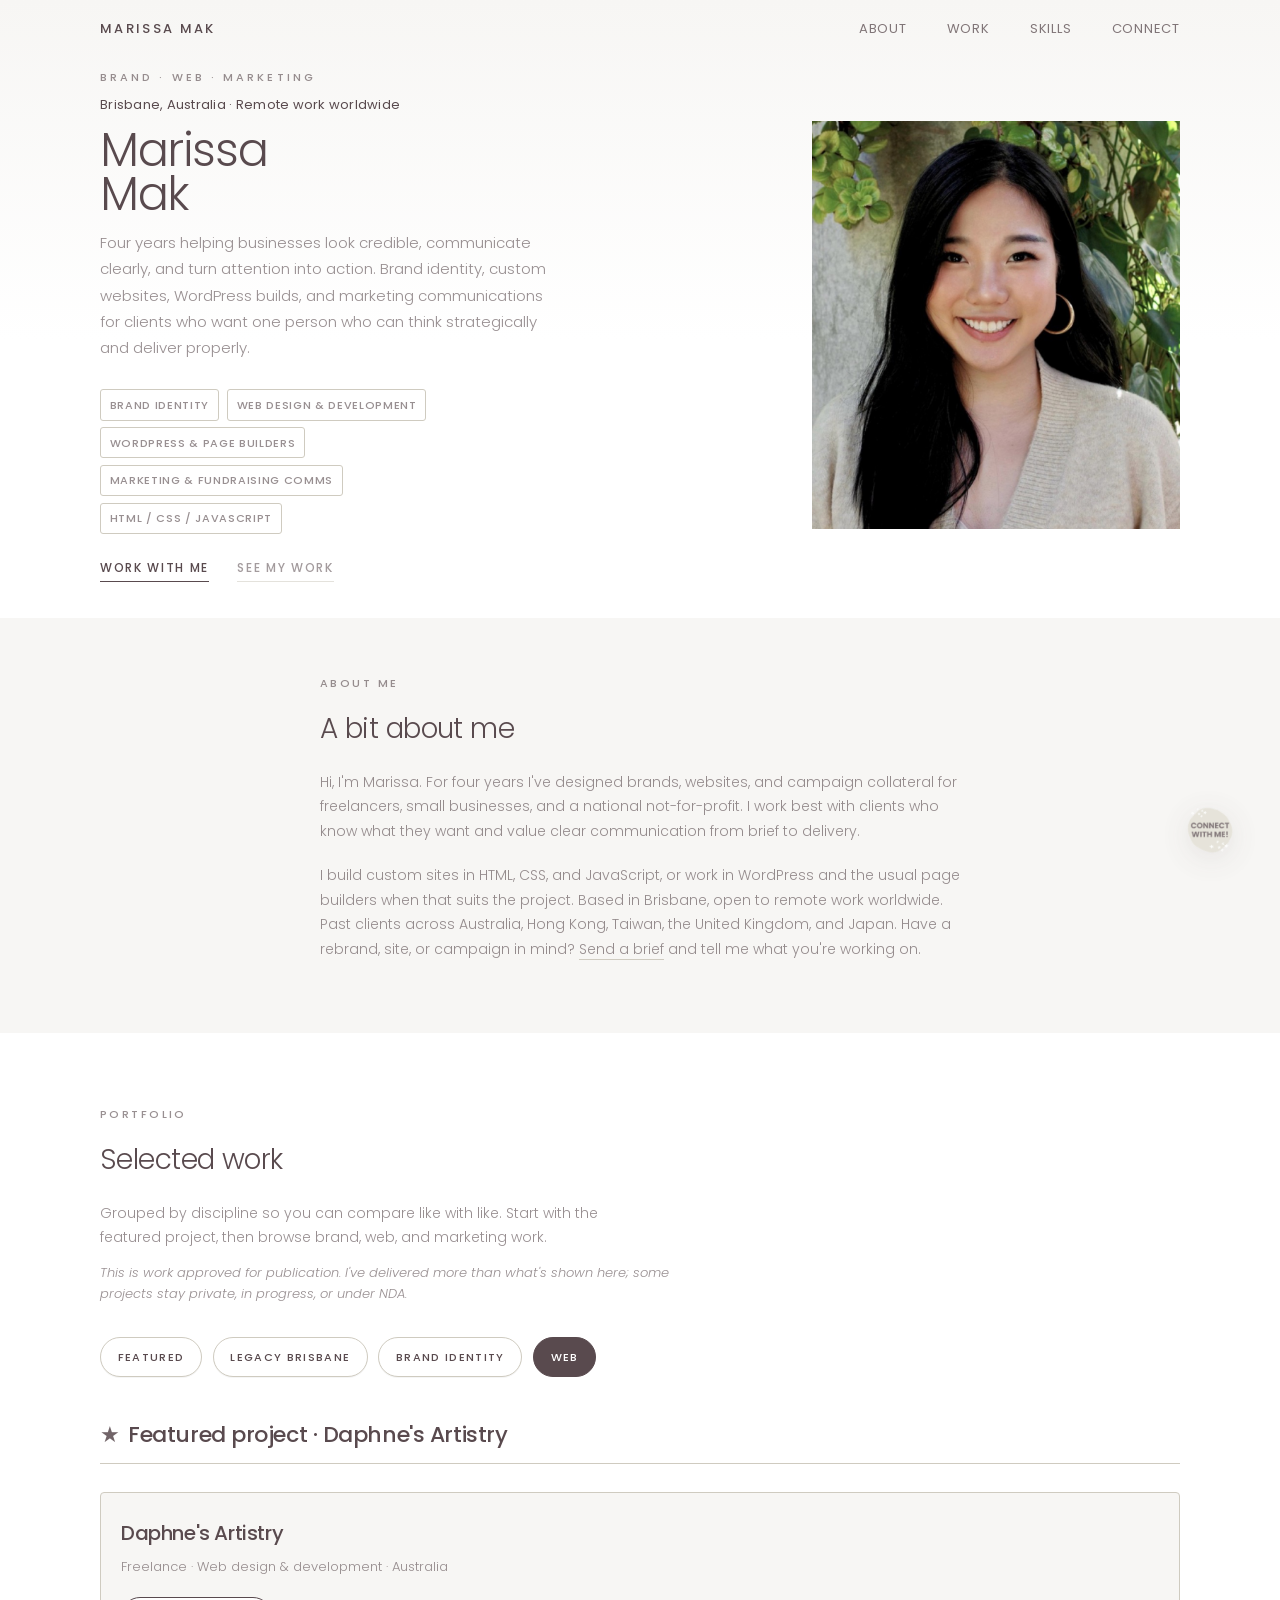
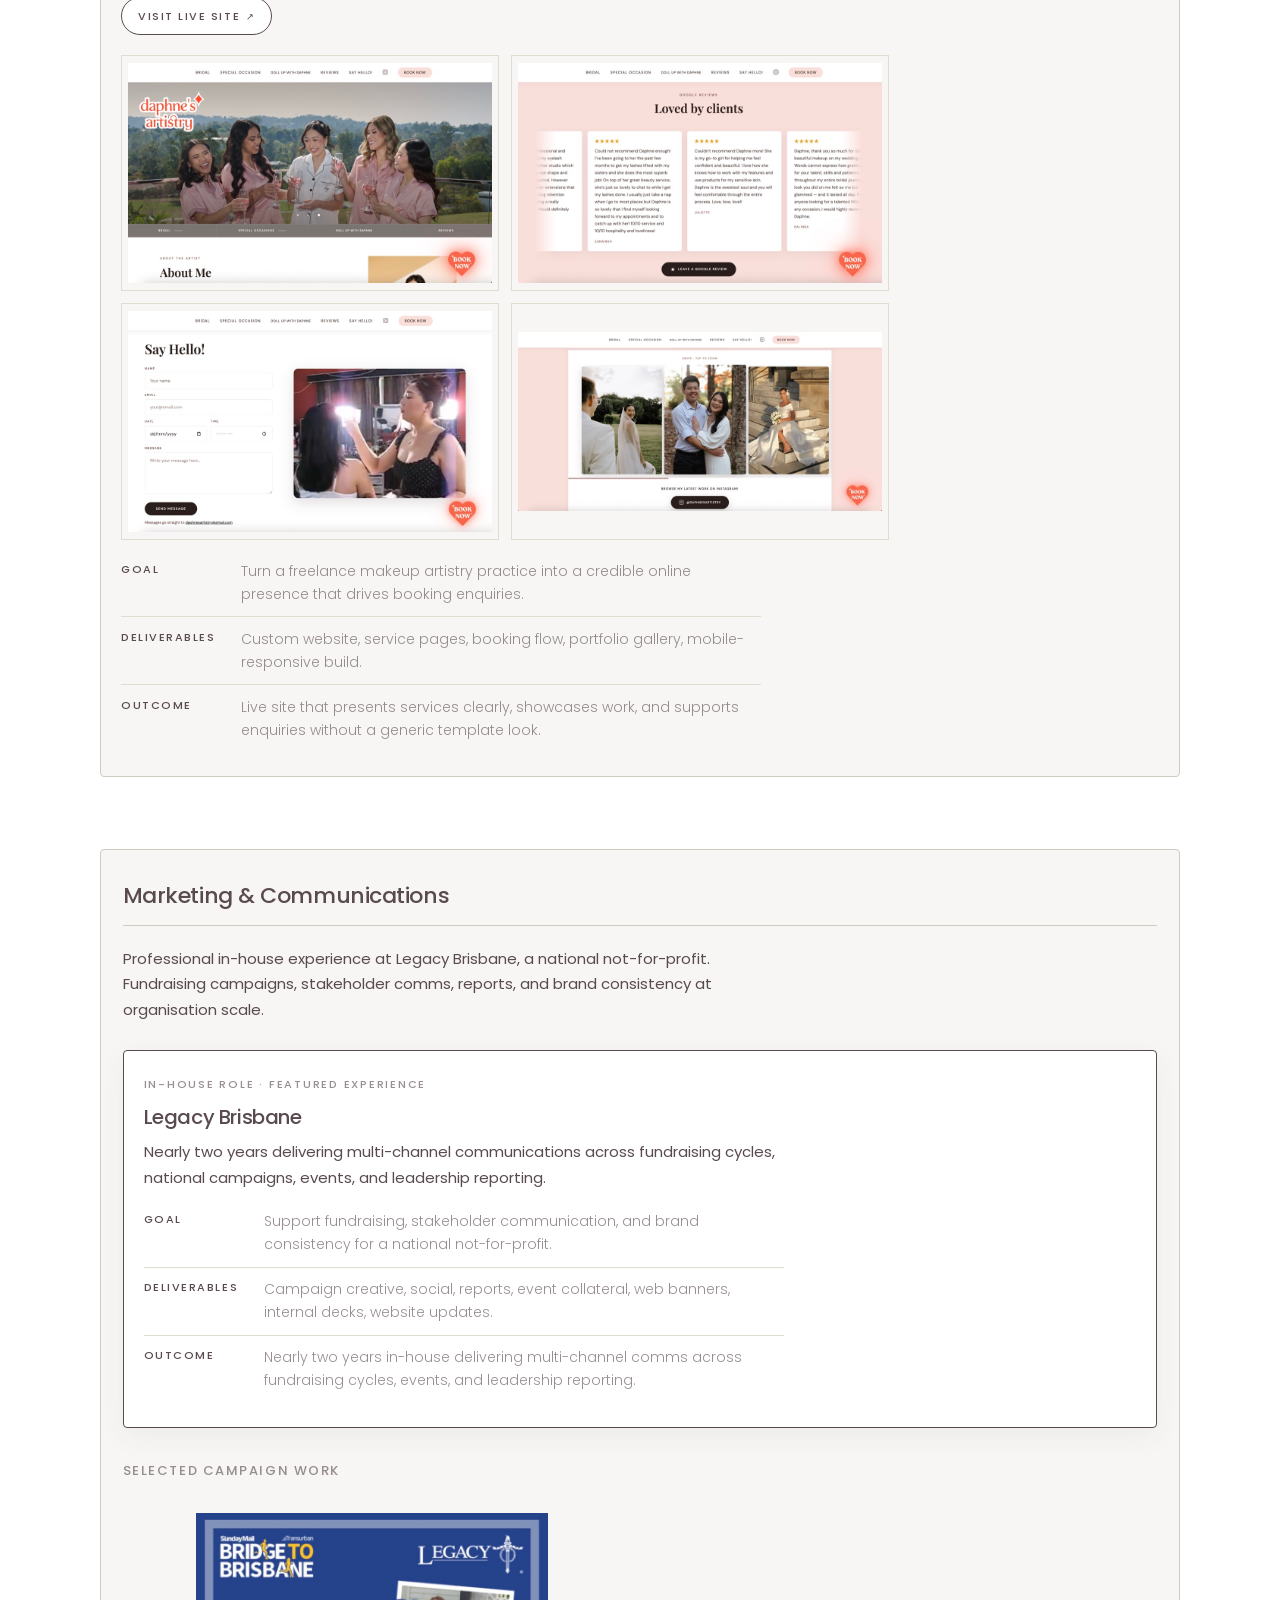
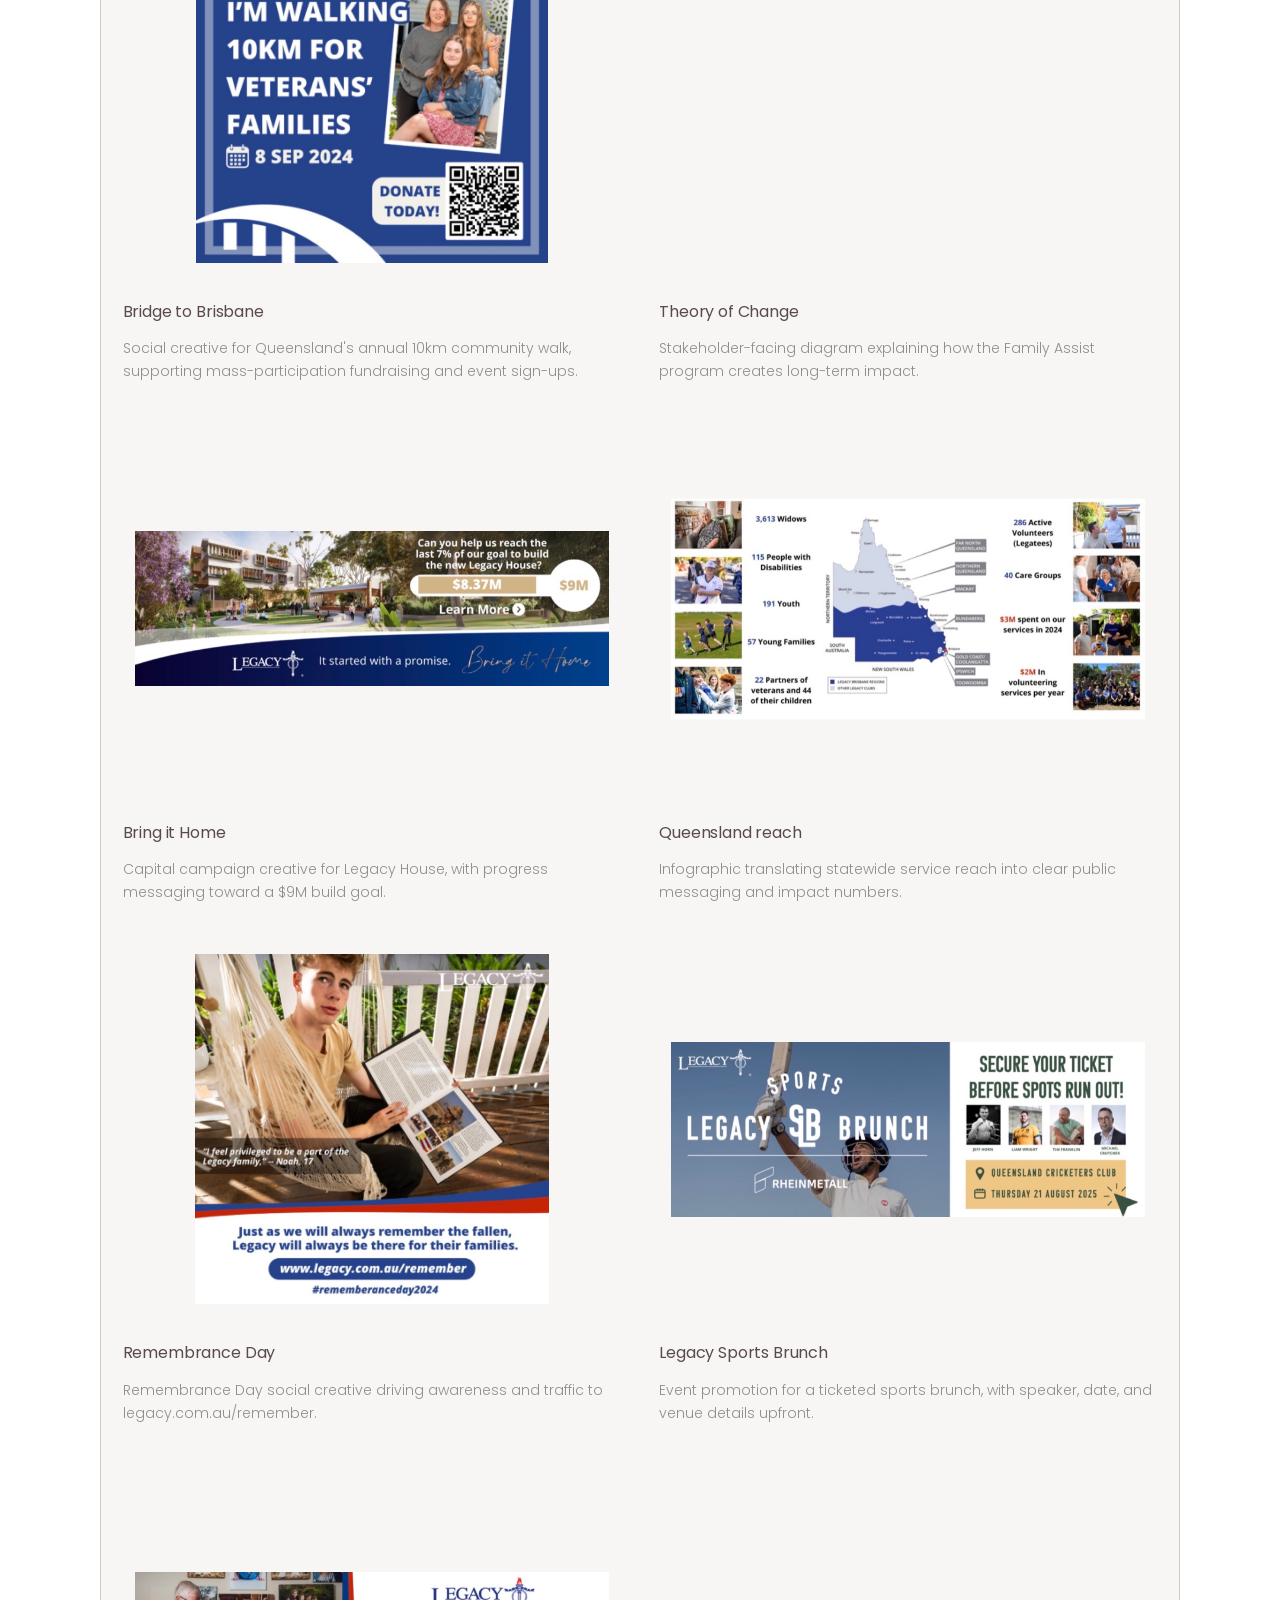
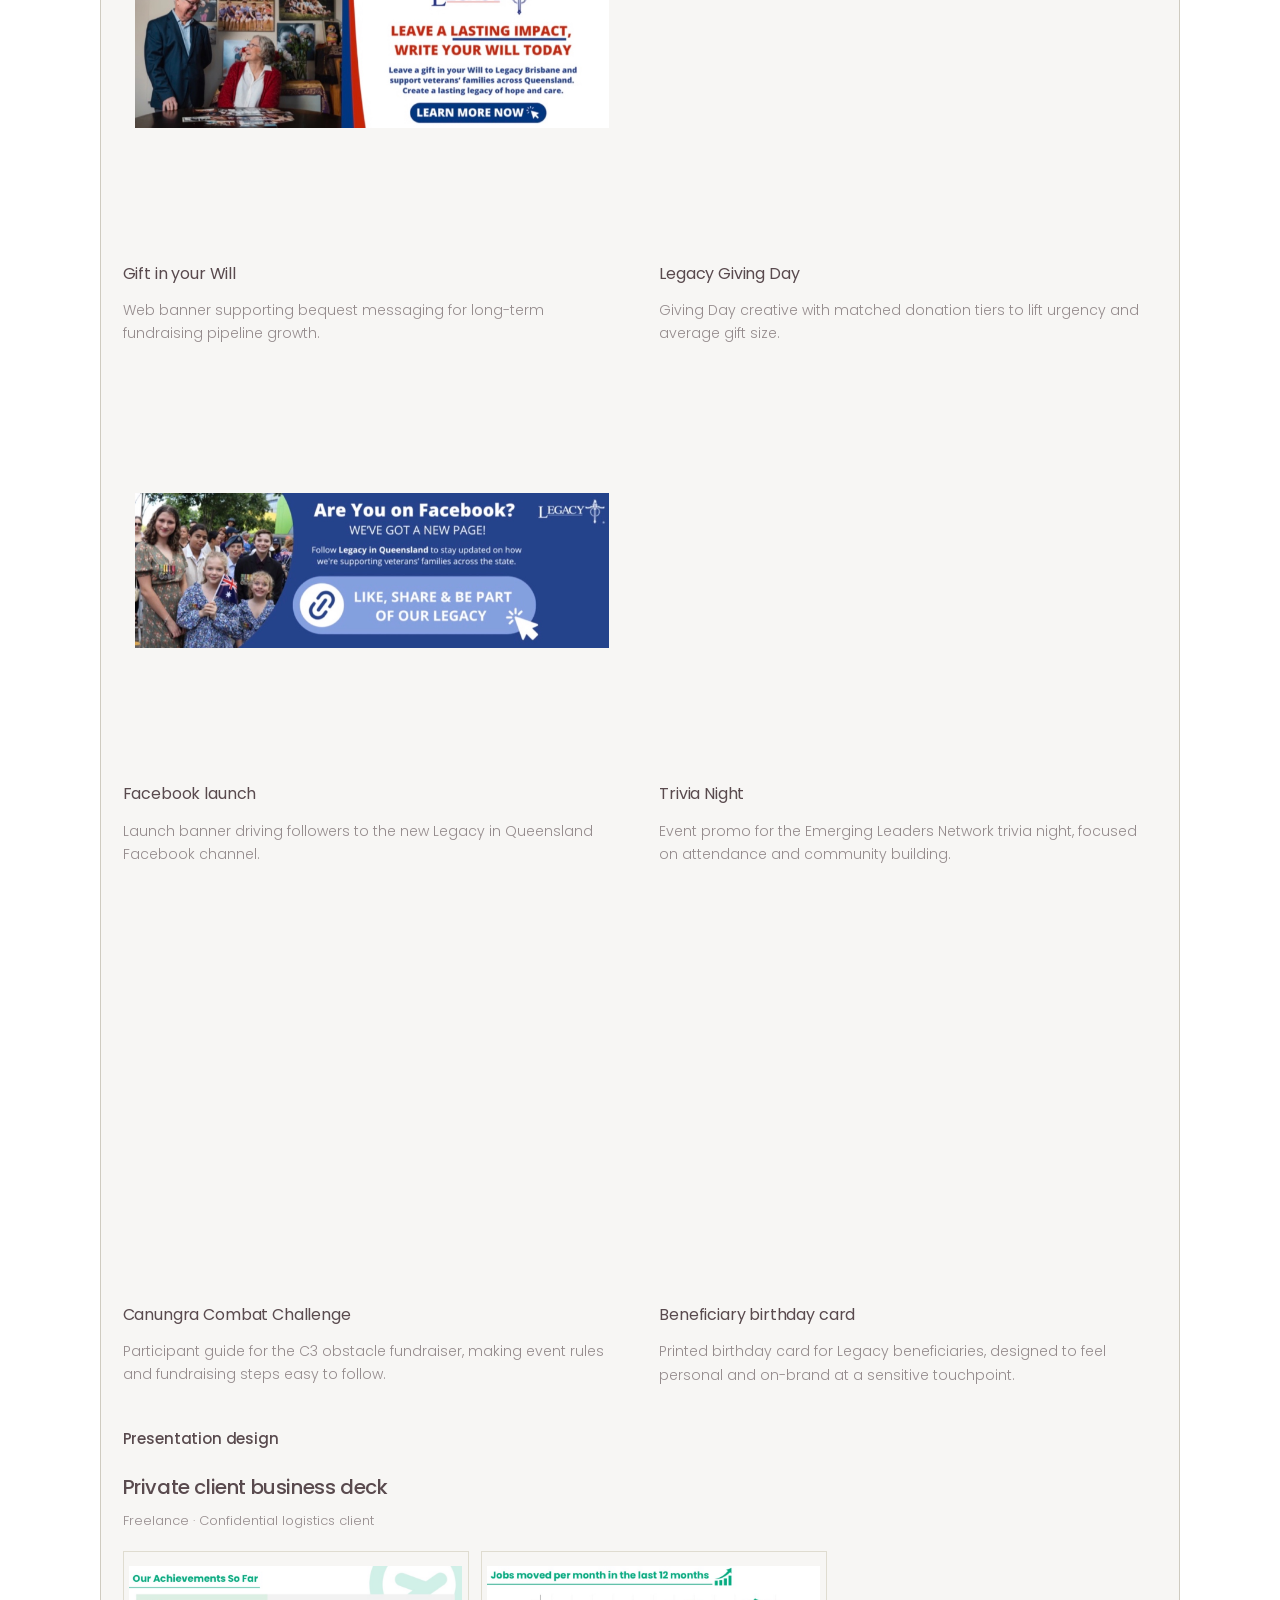
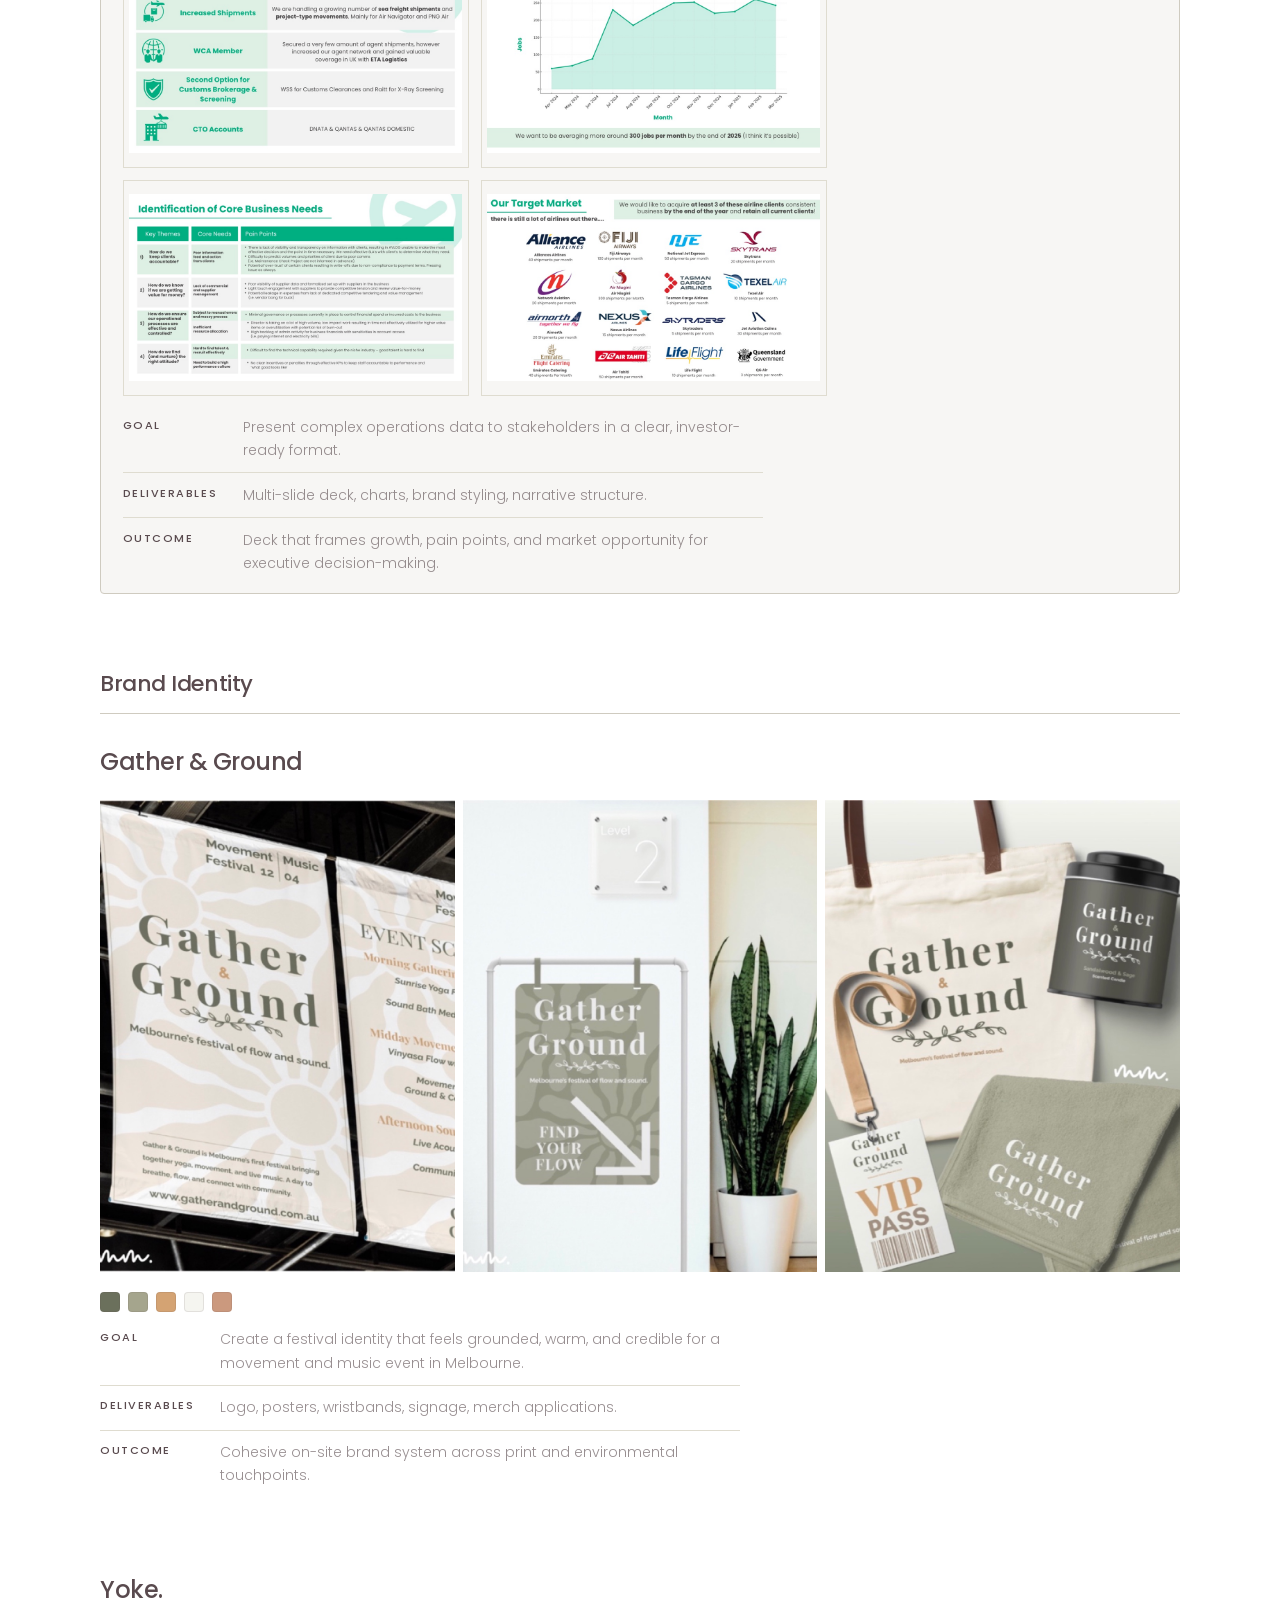
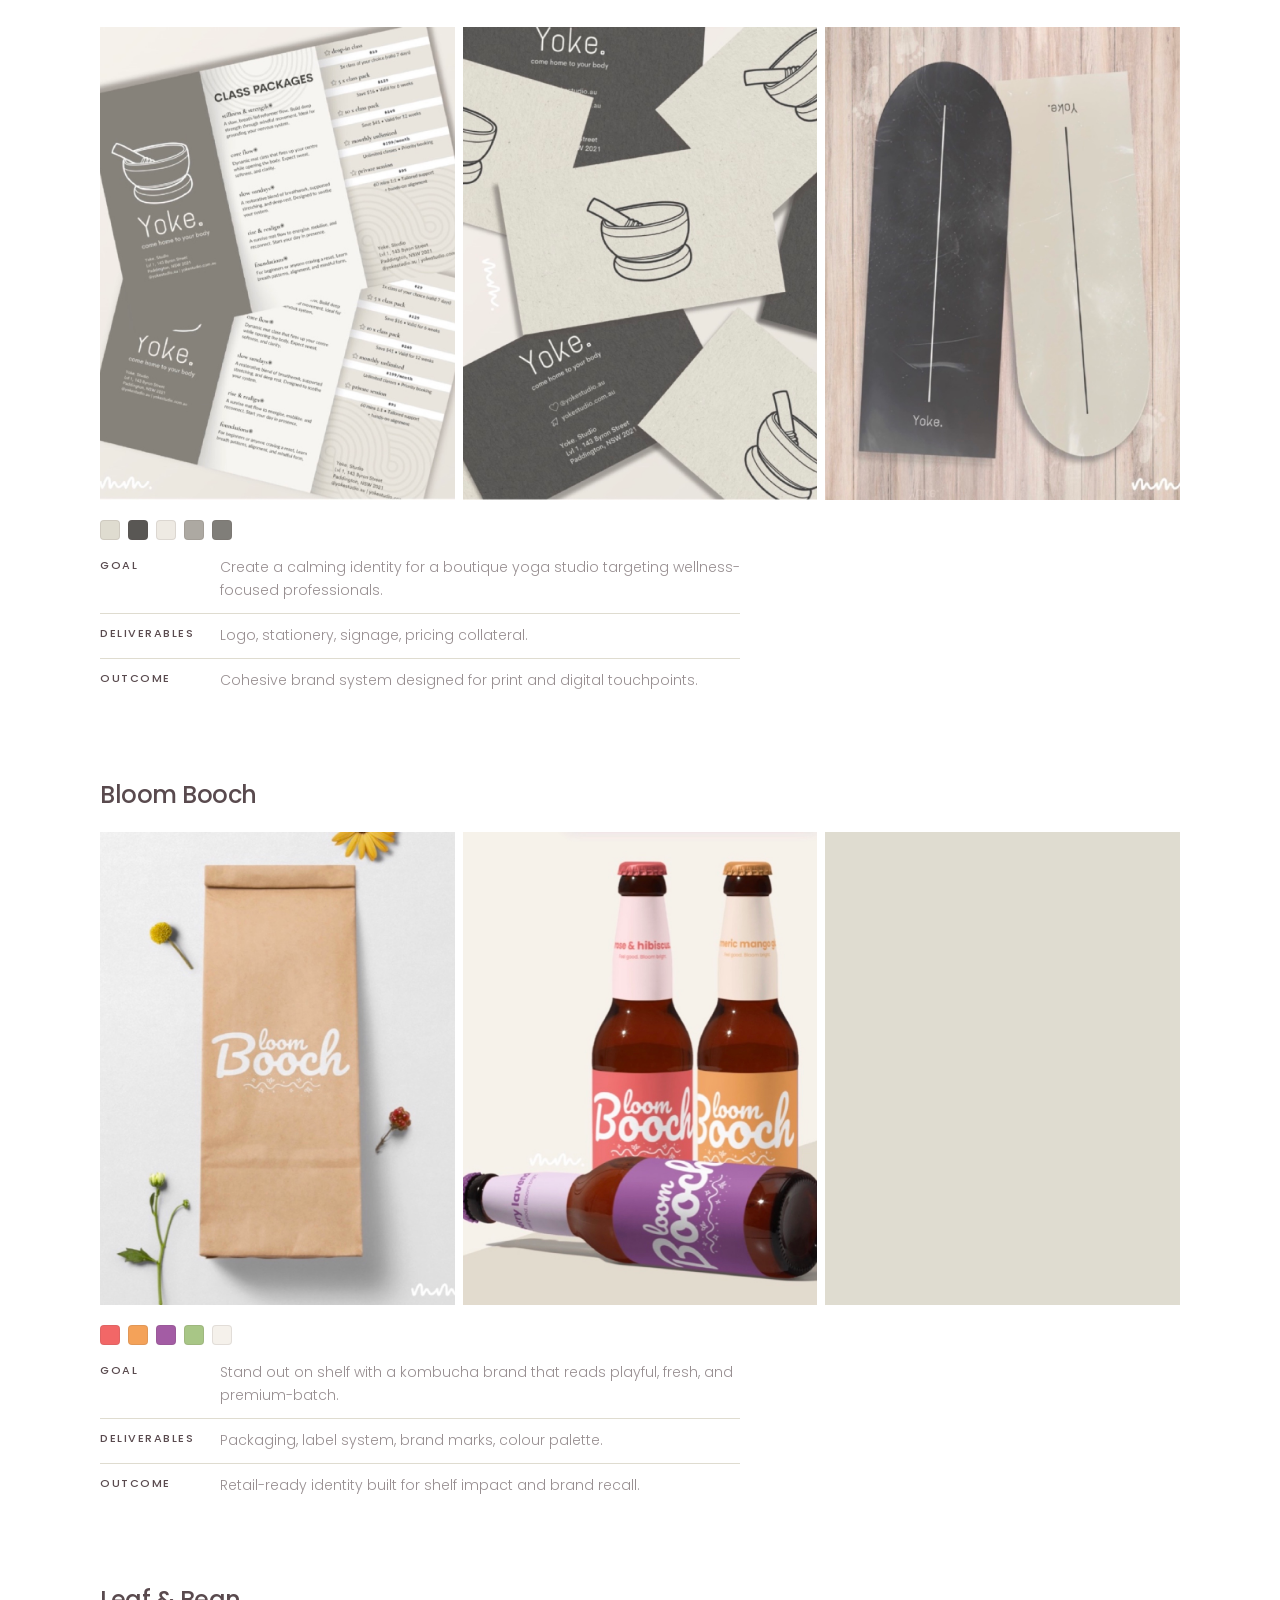
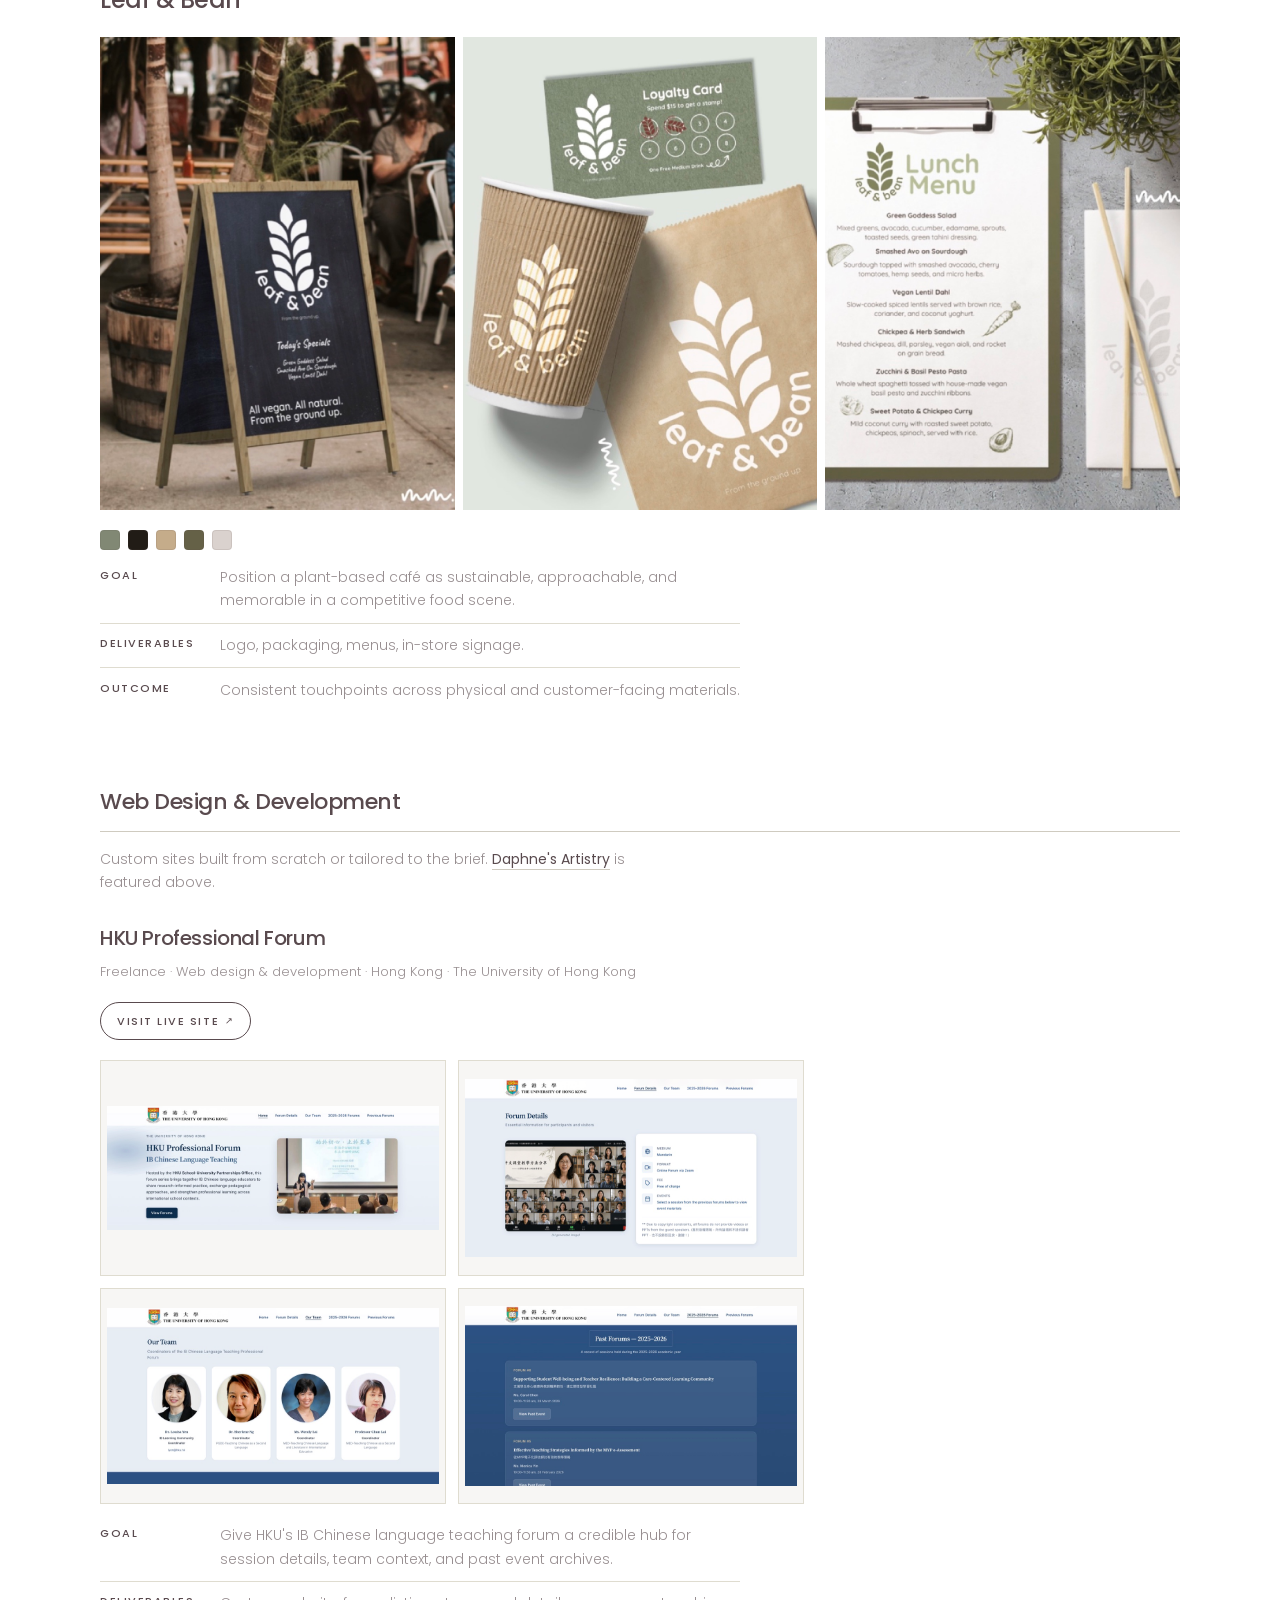
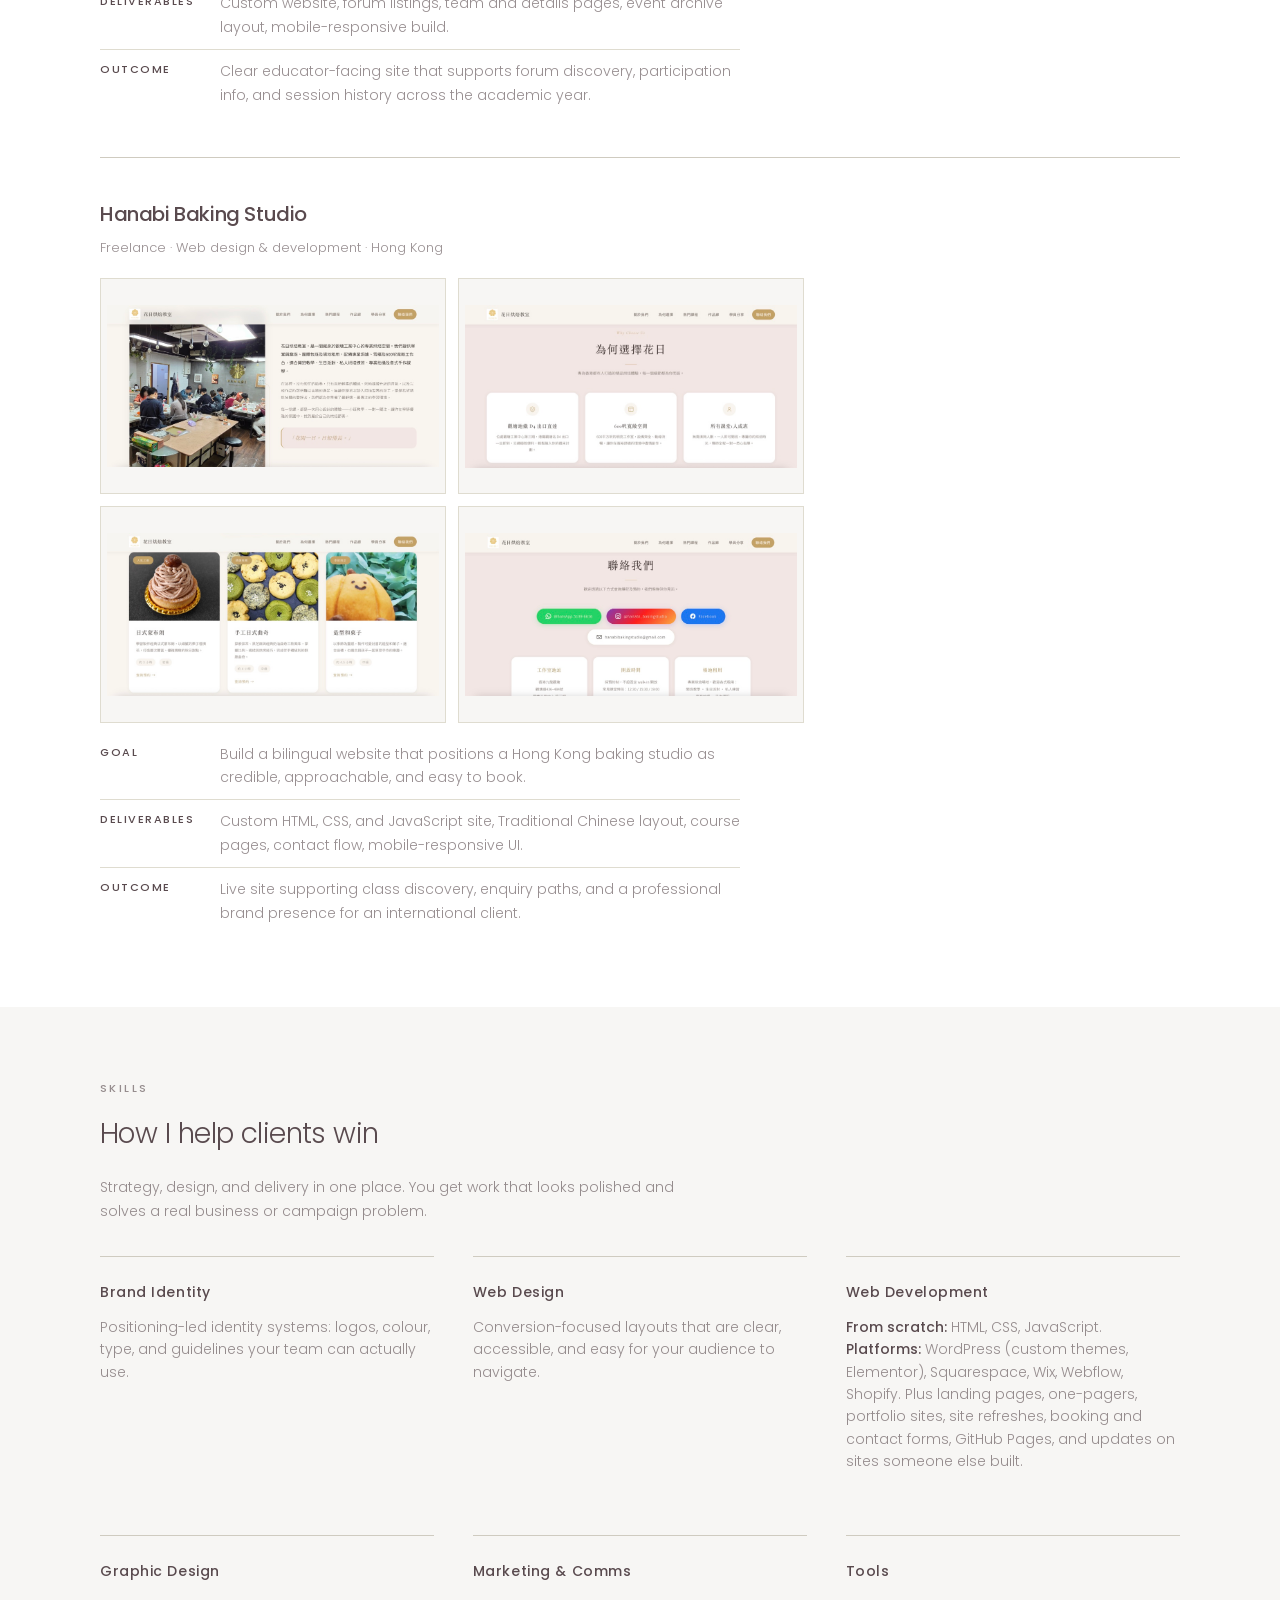
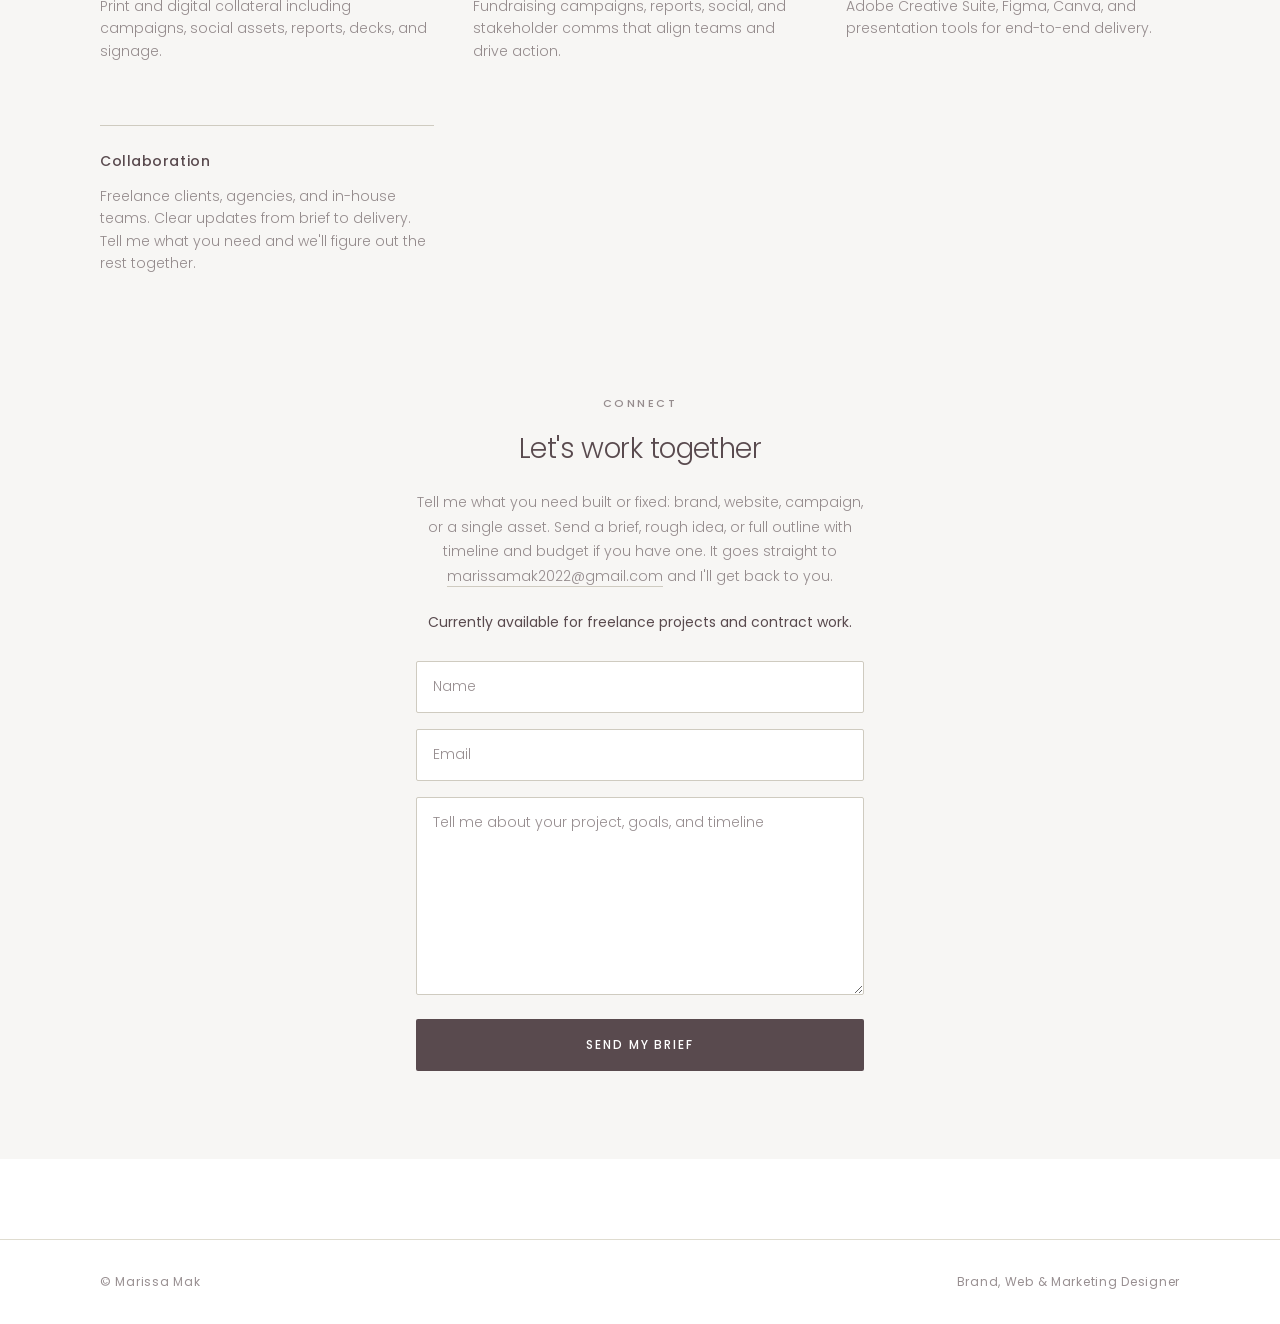
==== commit c47de6d3: "link update" ====
--- a/index.html
+++ b/index.html
@@ -138,7 +138,7 @@
             <article class="case-study case-study--featured">
               <h4 class="case-study__name">Daphne's Artistry</h4>
               <p class="case-study__context">Freelance · Web design &amp; development · Australia</p>
-              <a class="case-study__live-link" href="https://daphnesartistry.com.au/" target="_blank" rel="noopener noreferrer">Visit live site</a>
+              <a class="case-study__live-link" href="https://daphnesartistry.wpcomstaging.com/" target="_blank" rel="noopener noreferrer">Visit live site</a>
               <div class="web-screenshots-grid web-screenshots-grid--featured">
                 <img src="images/daphnes-artistry-1.jpg" alt="Daphne's Artistry website, Homepage" loading="lazy" decoding="async">
                 <img src="images/daphnes-artistry-2.jpg" alt="Daphne's Artistry website, Booking" loading="lazy" decoding="async">
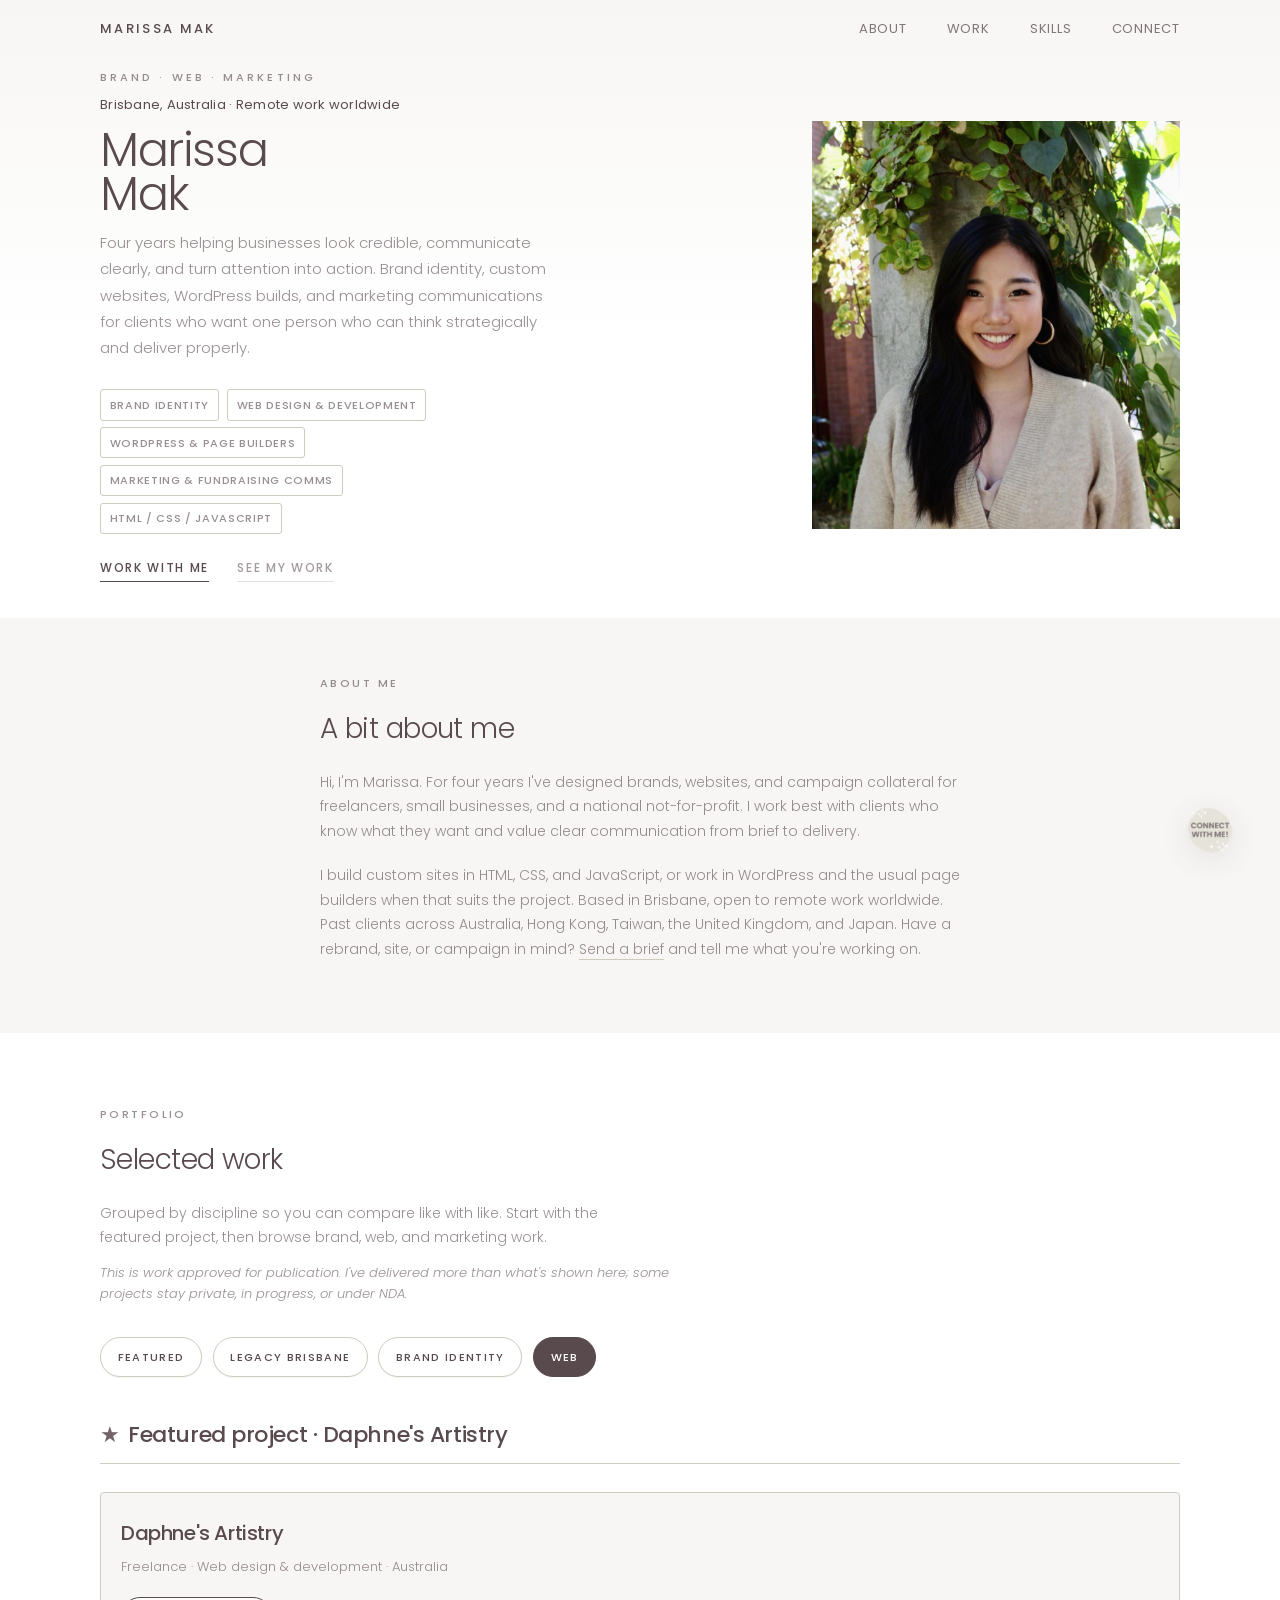
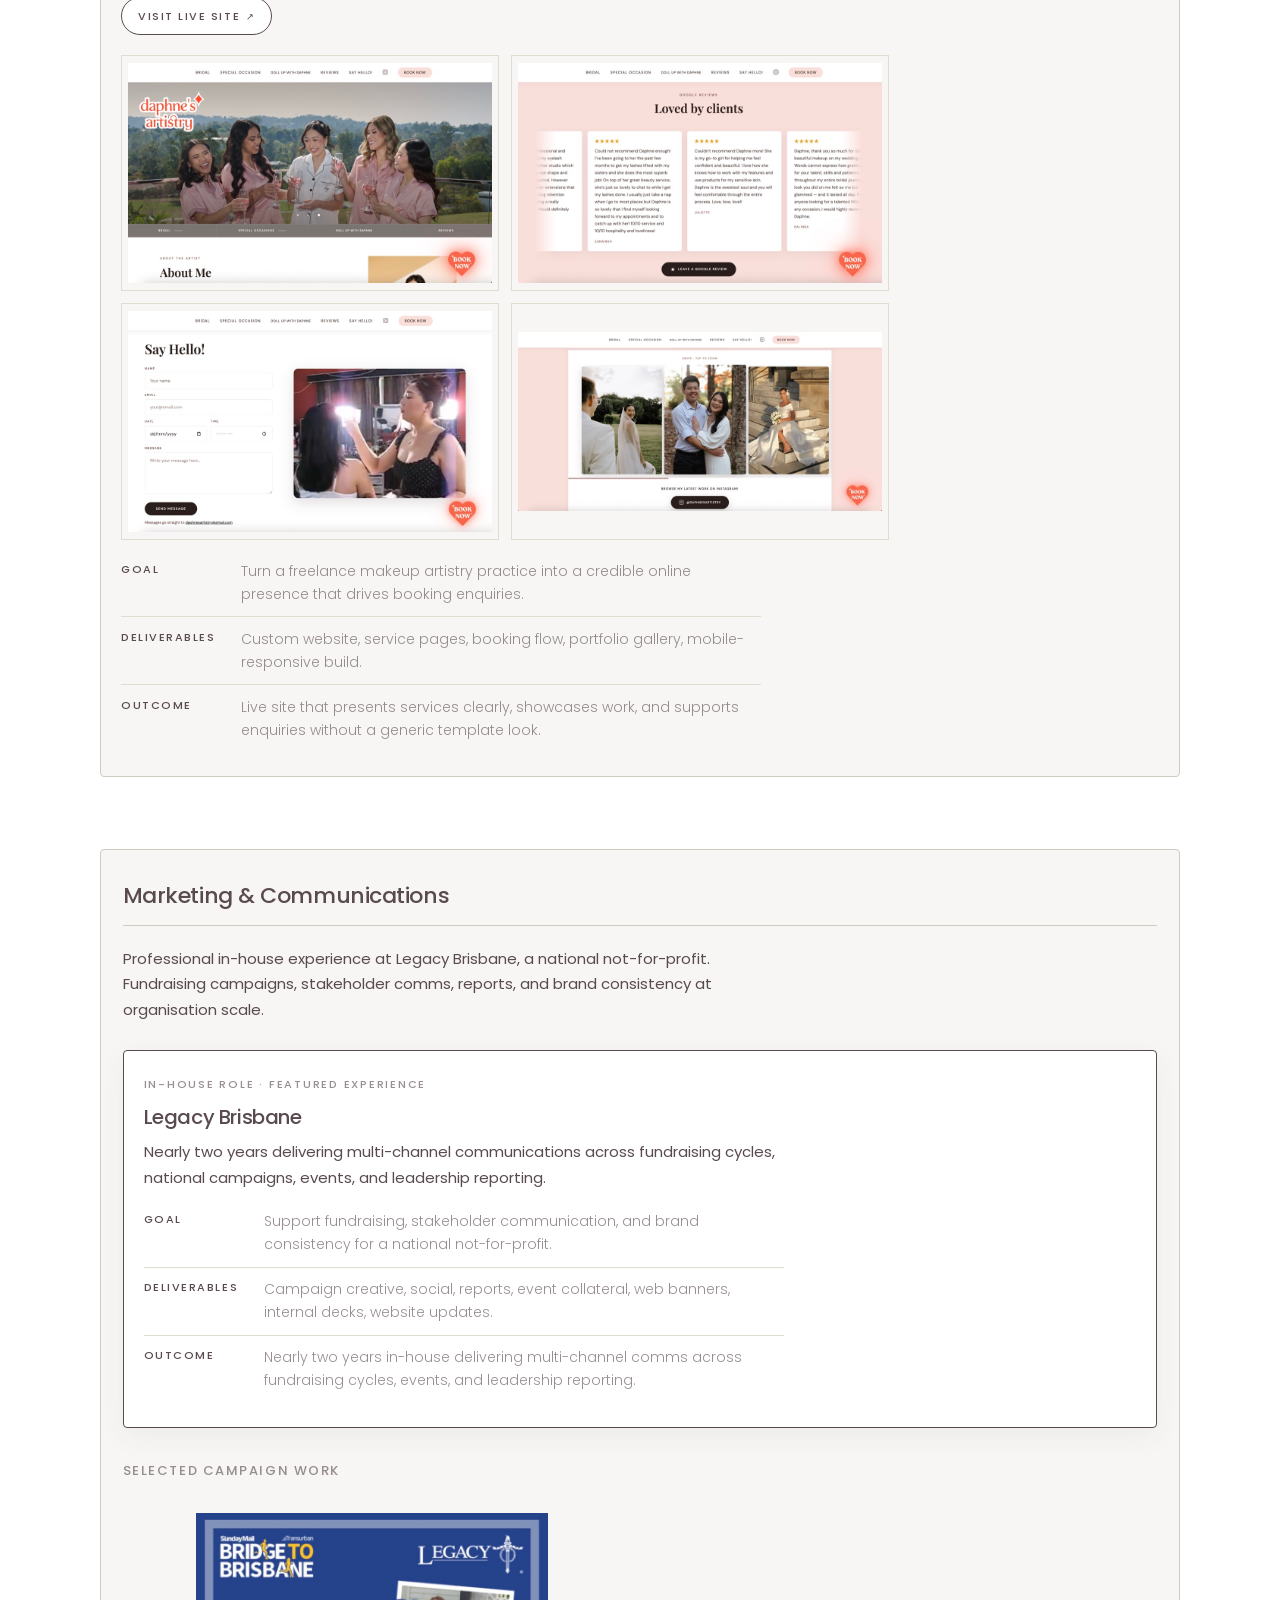
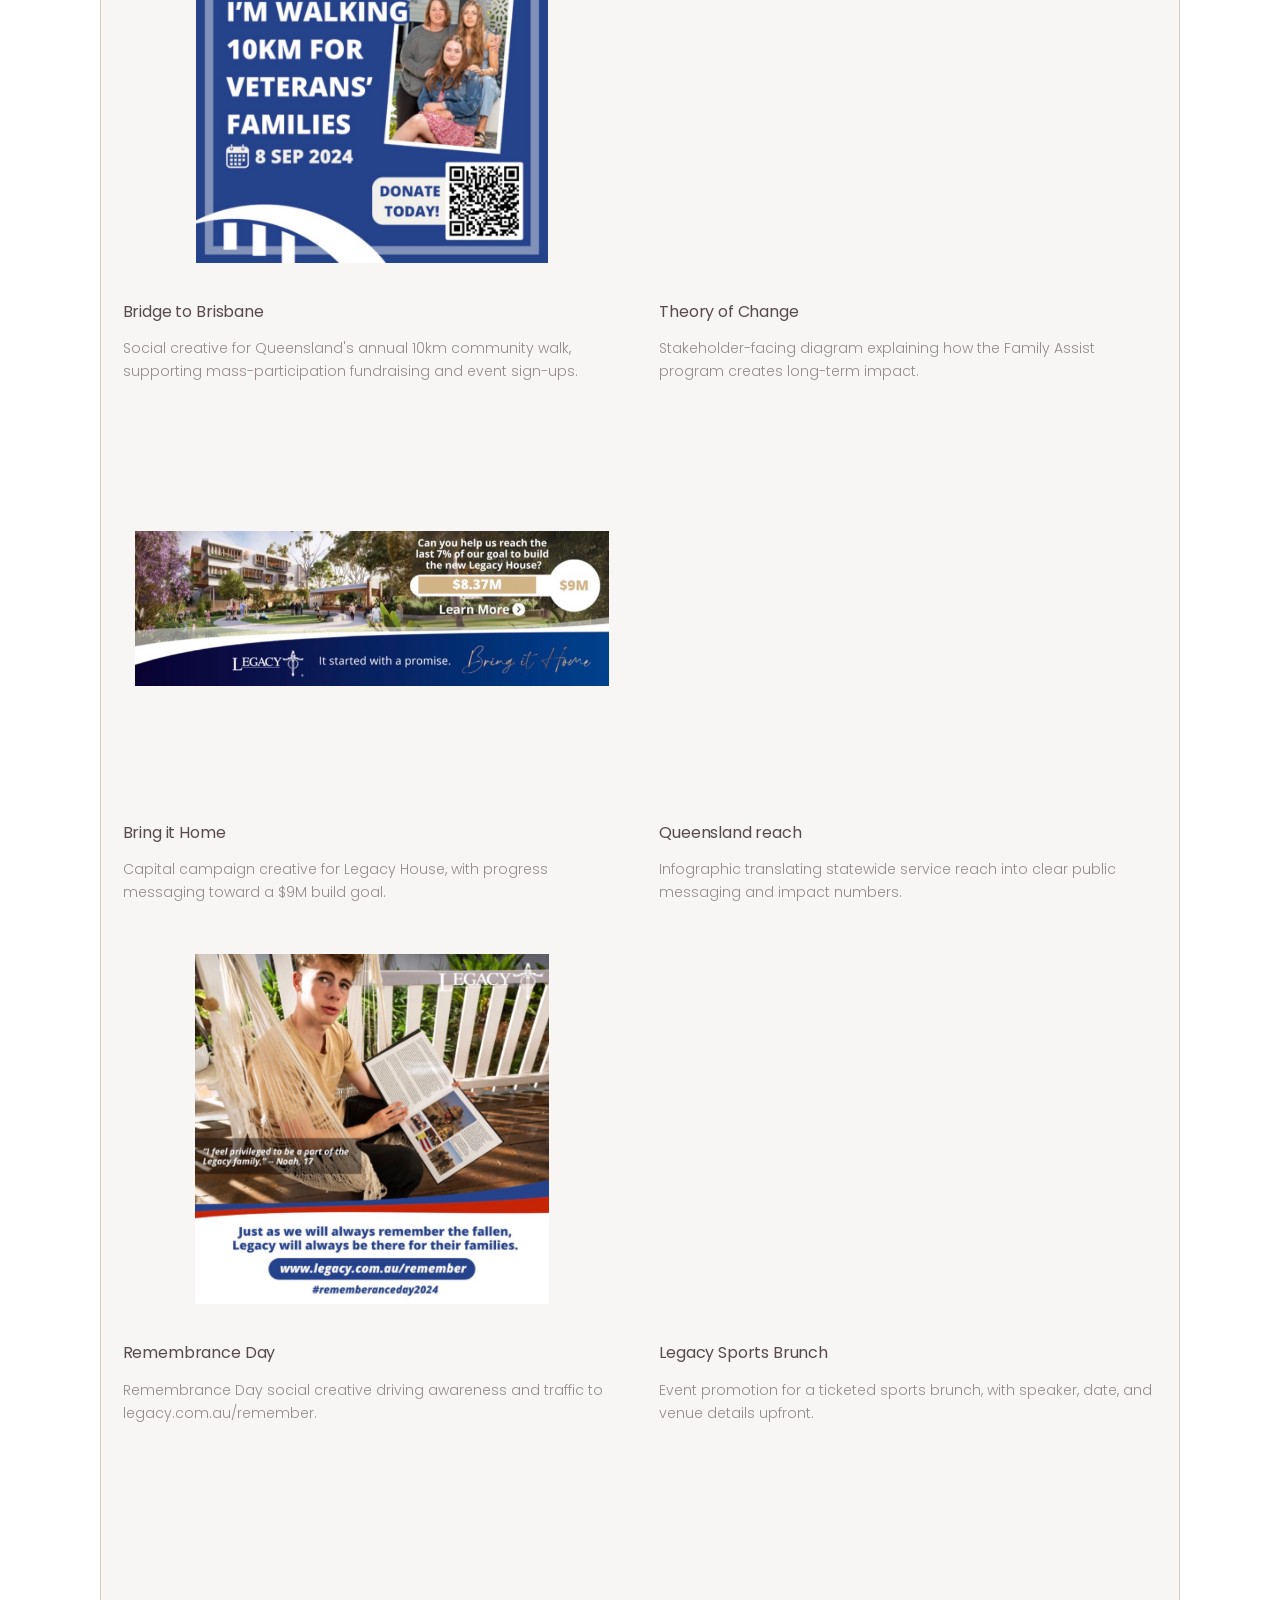
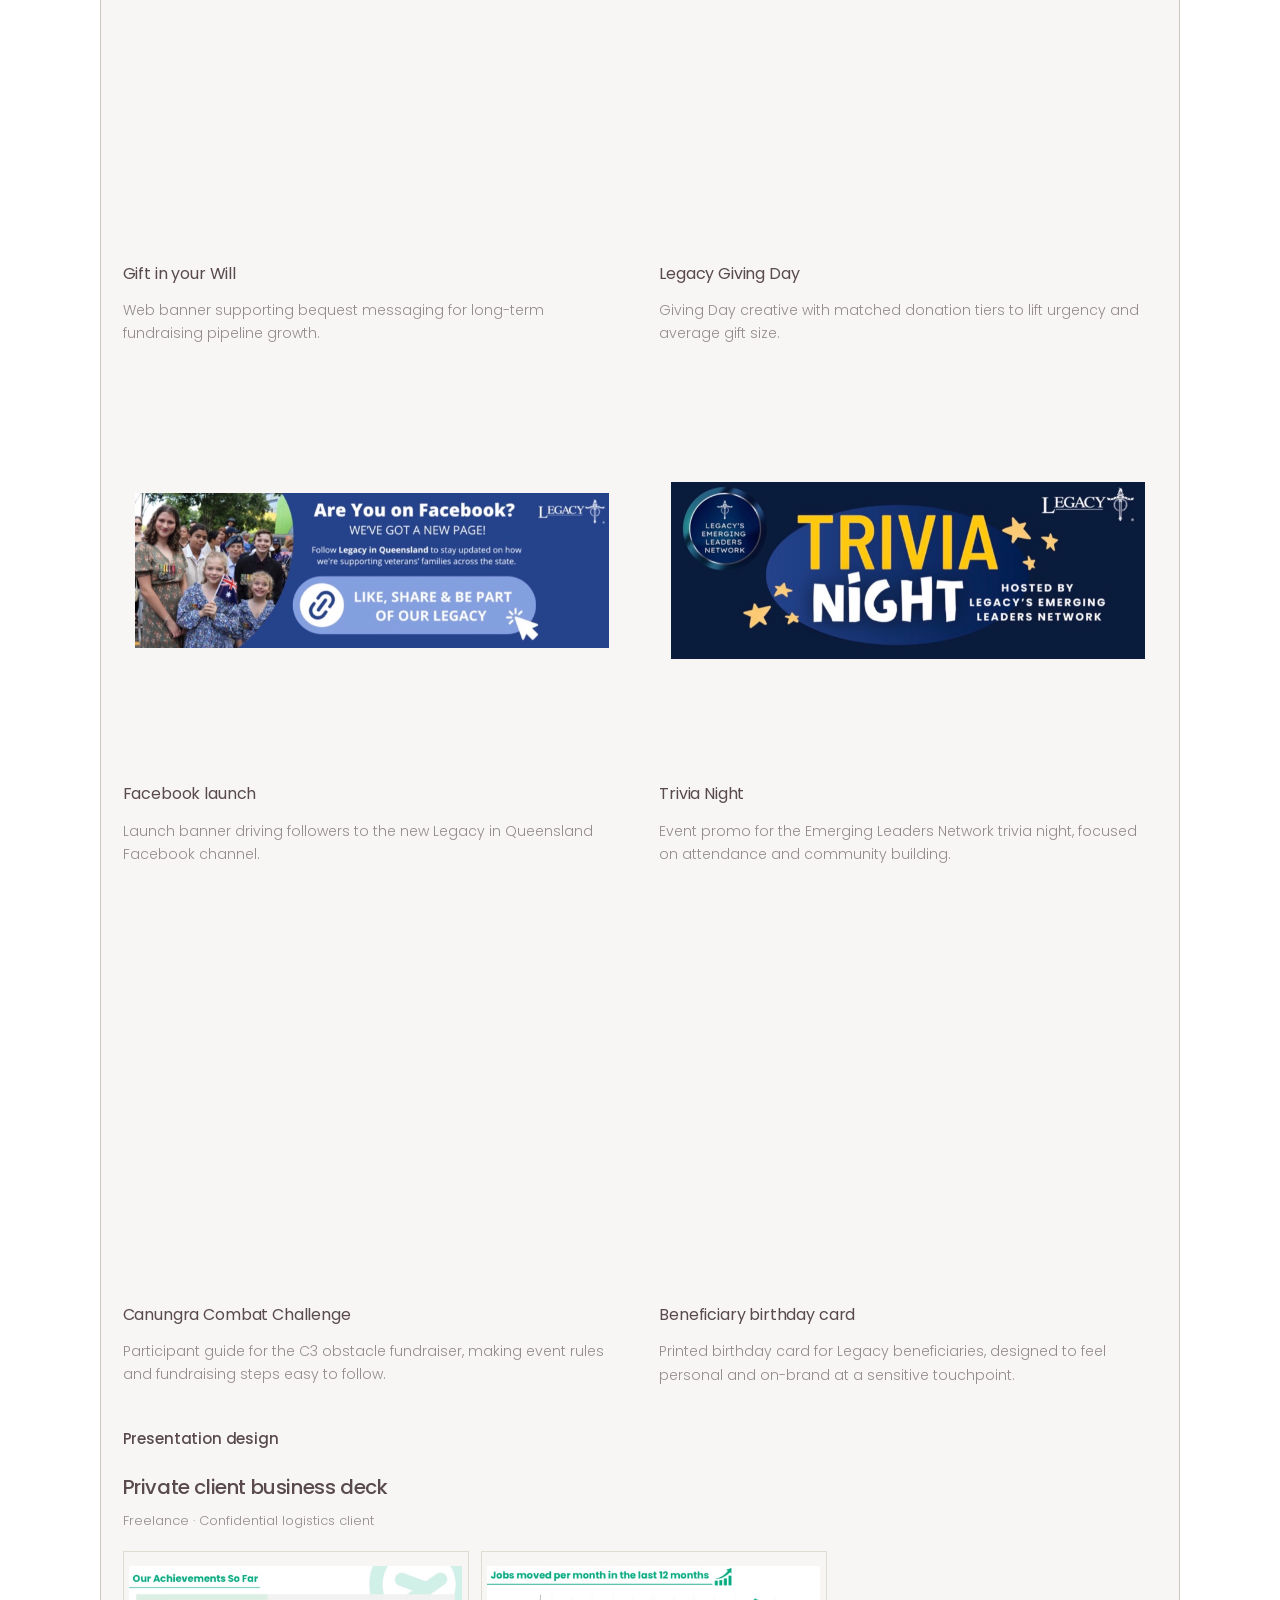
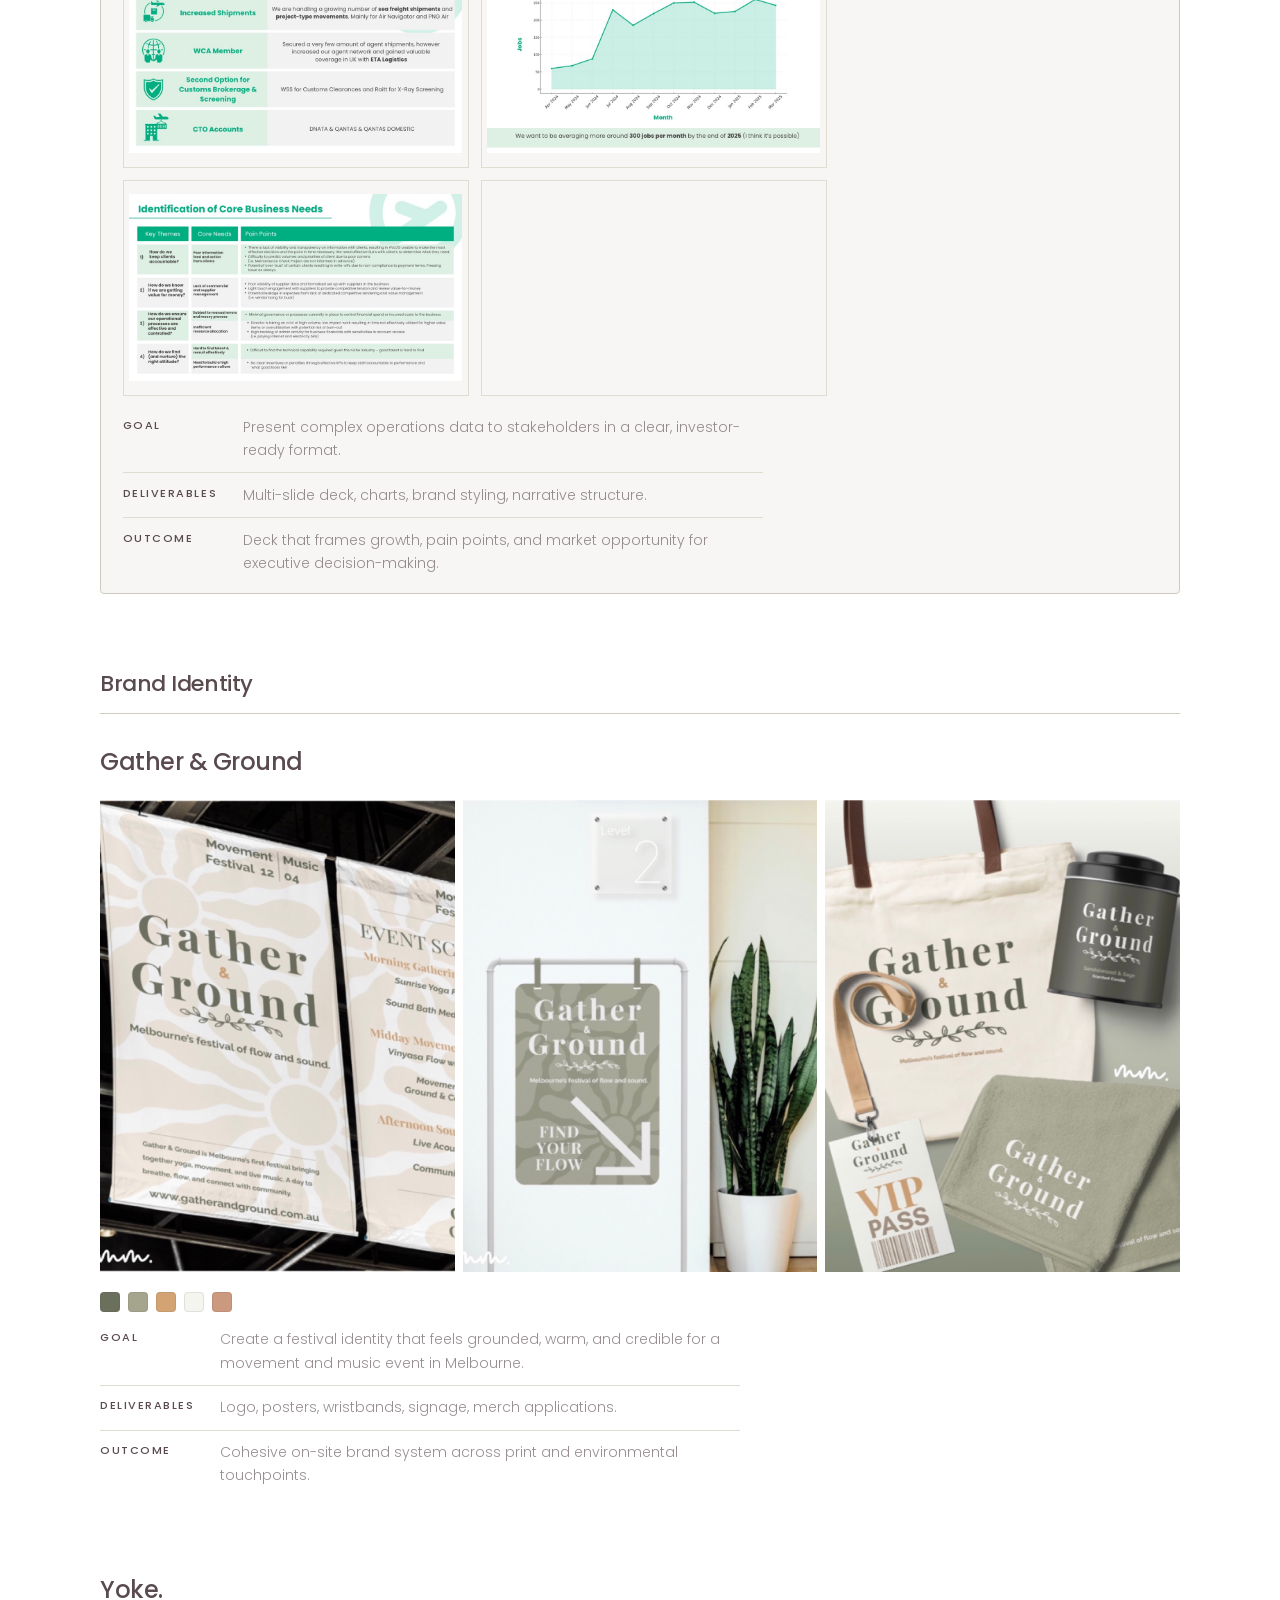
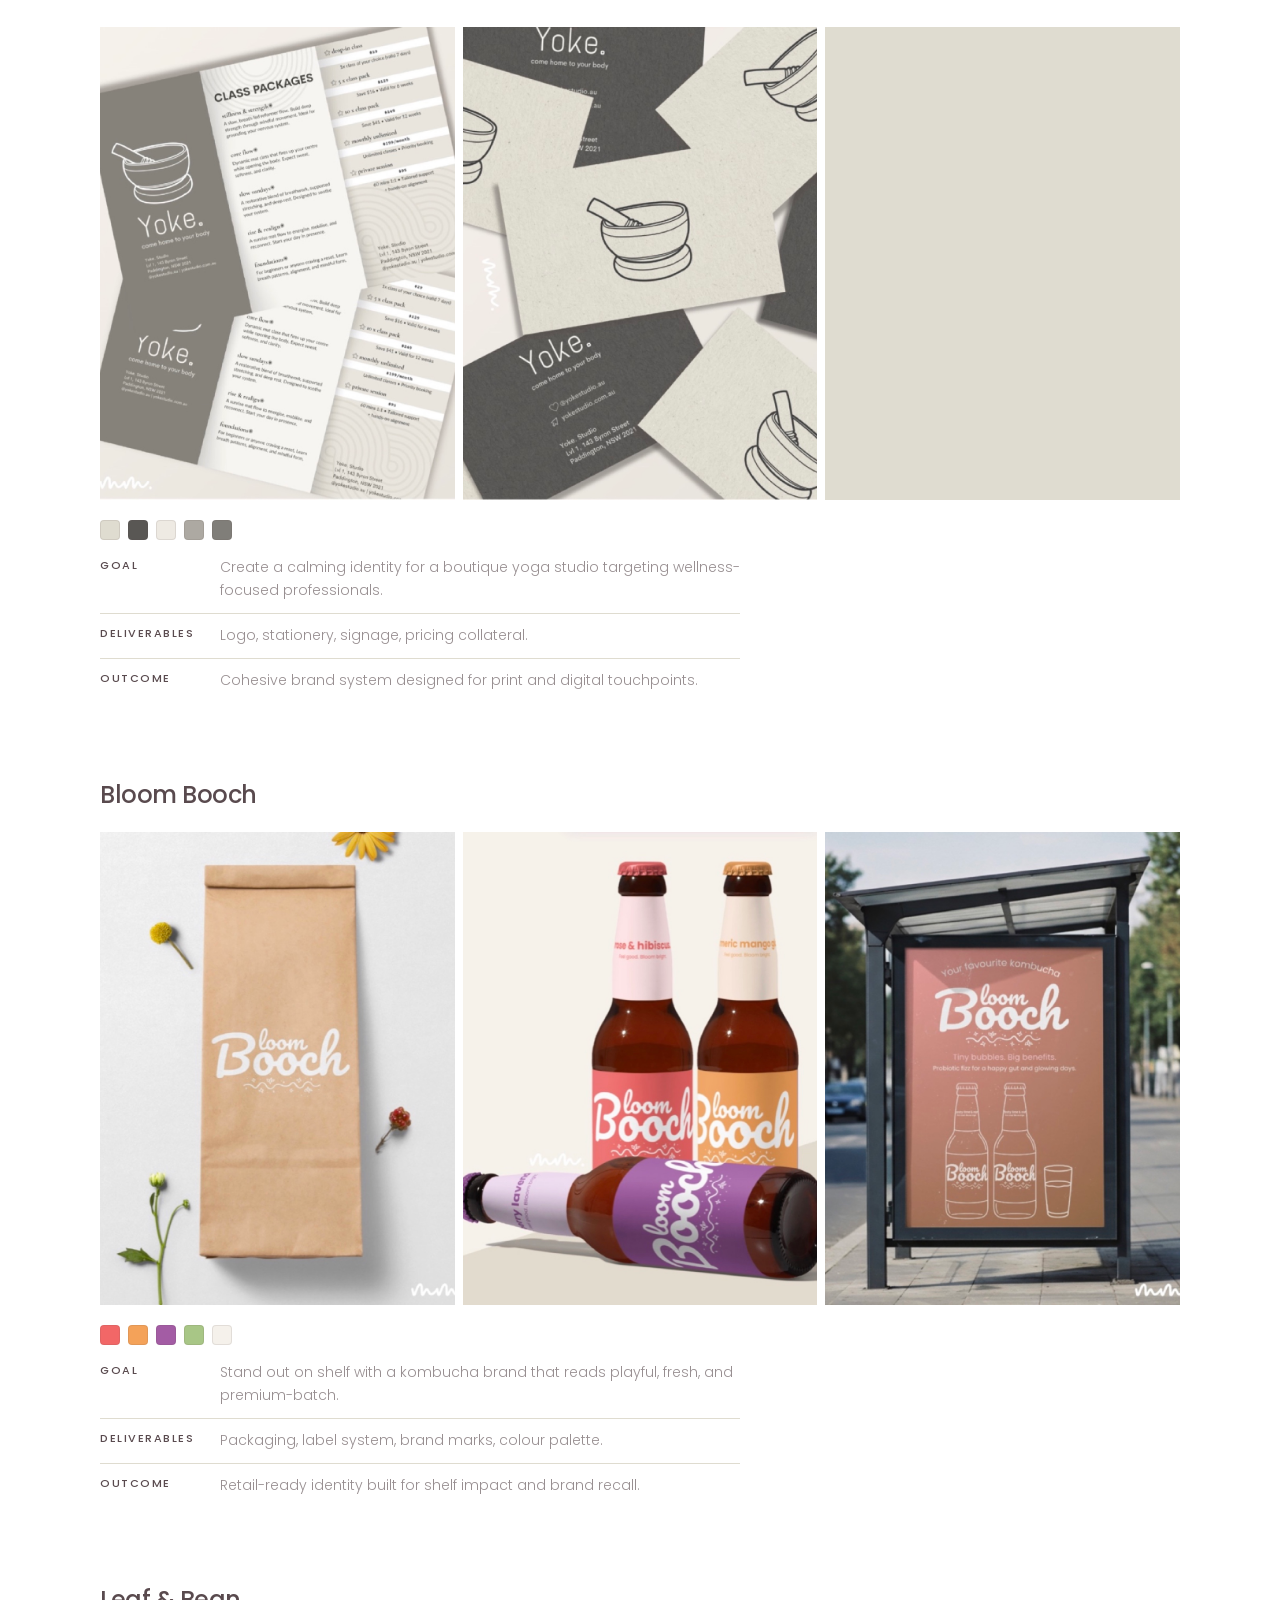
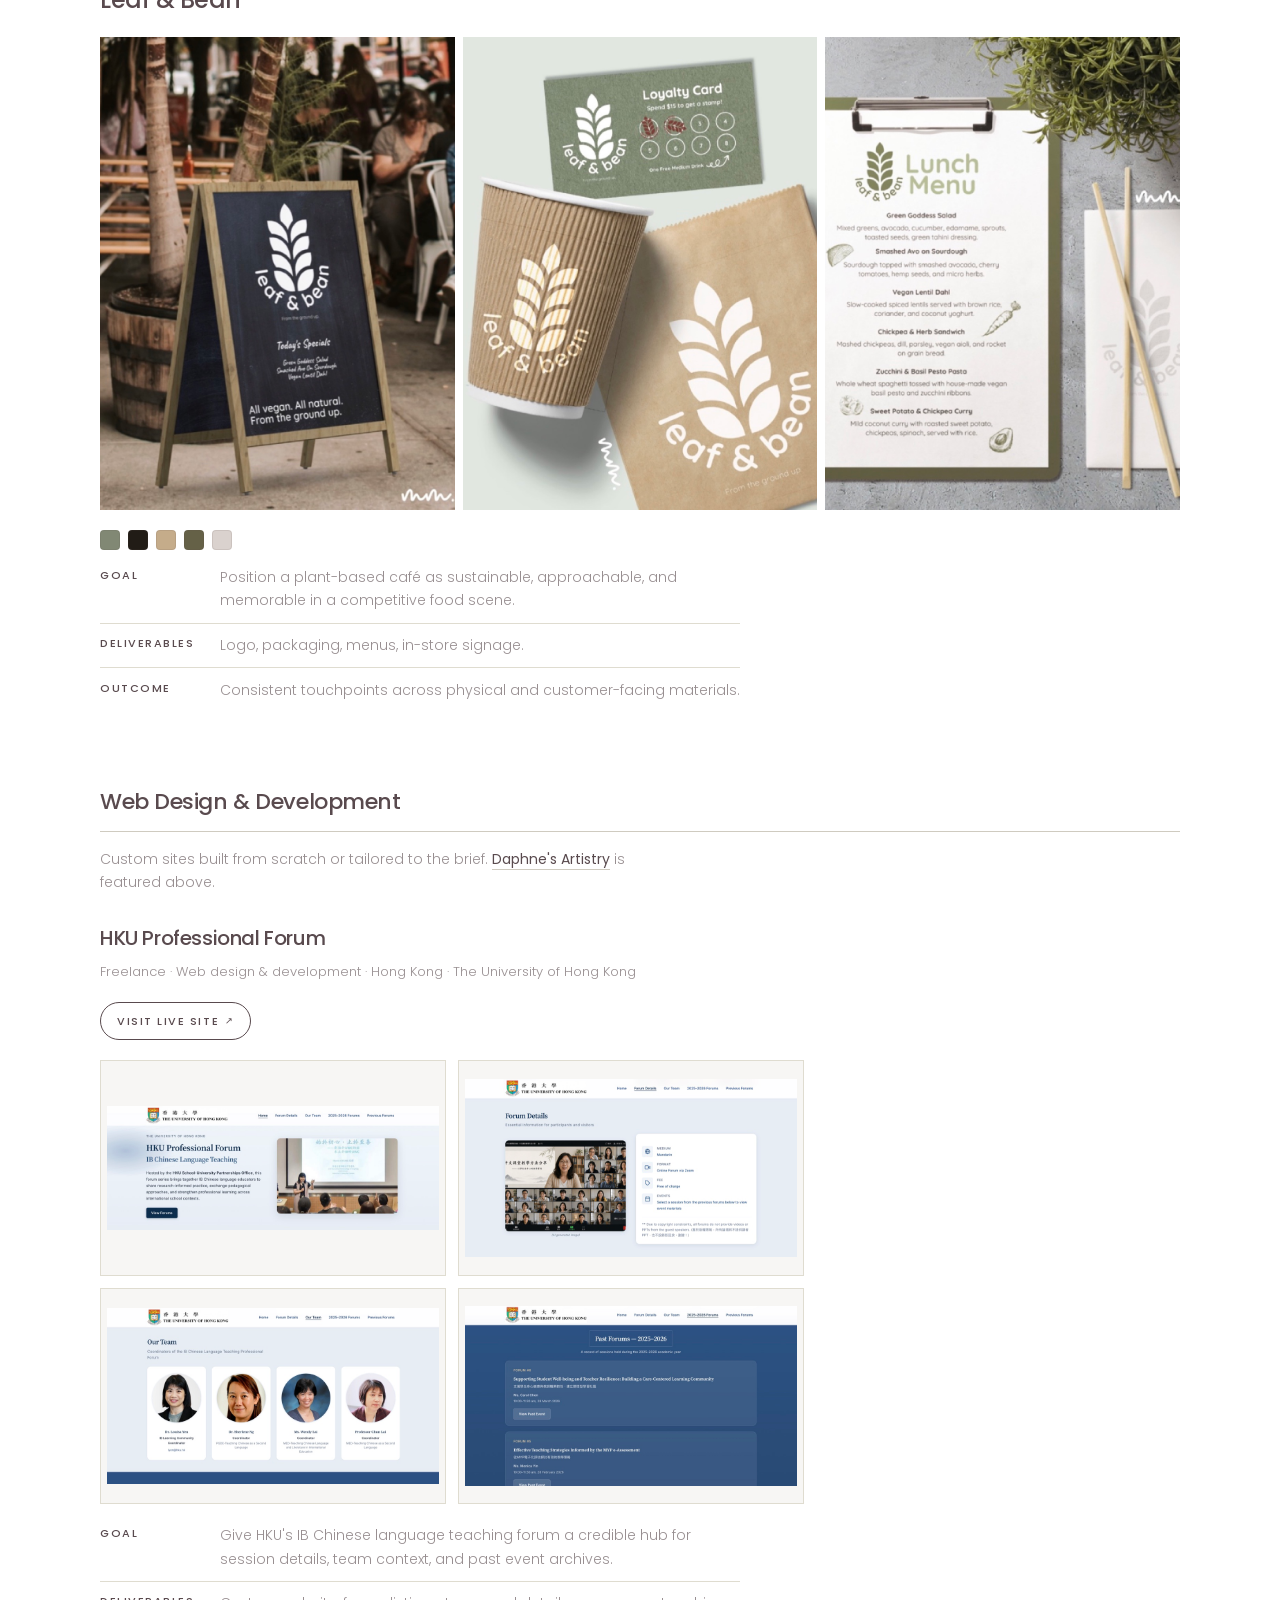
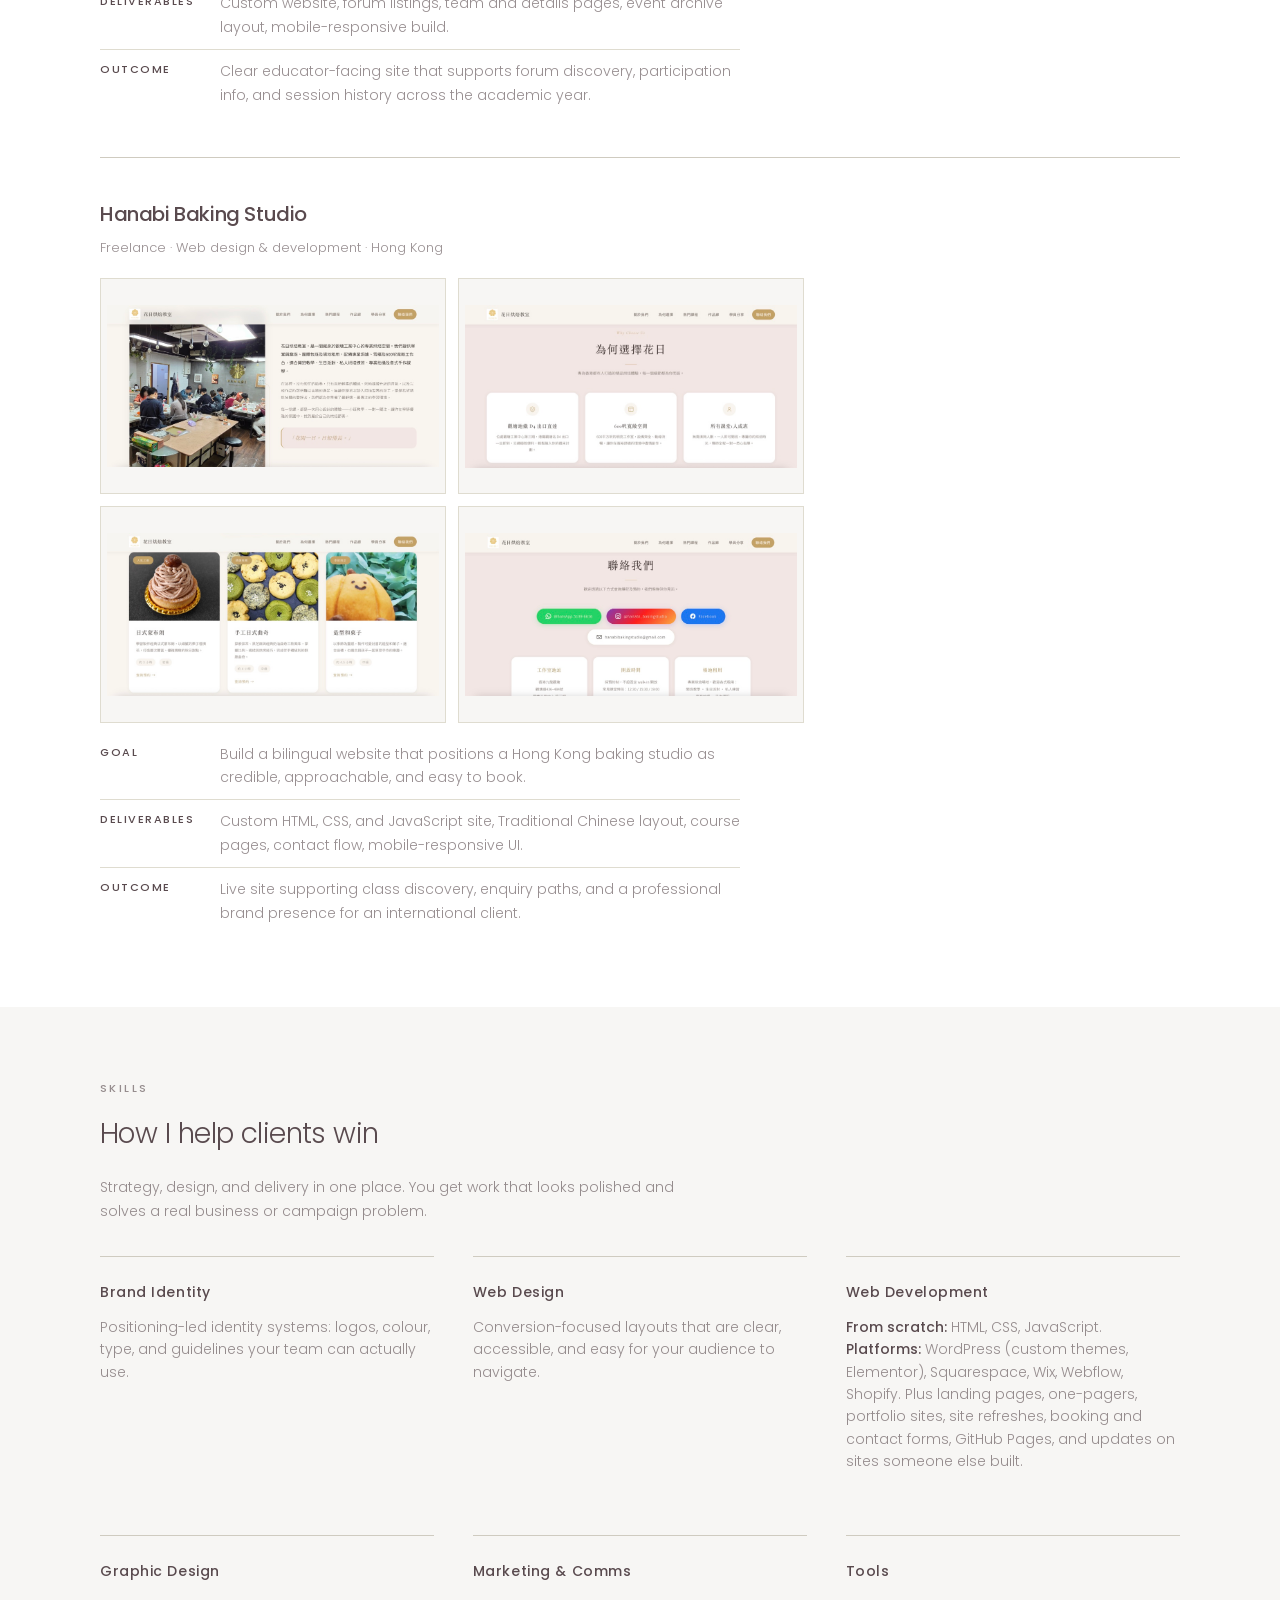
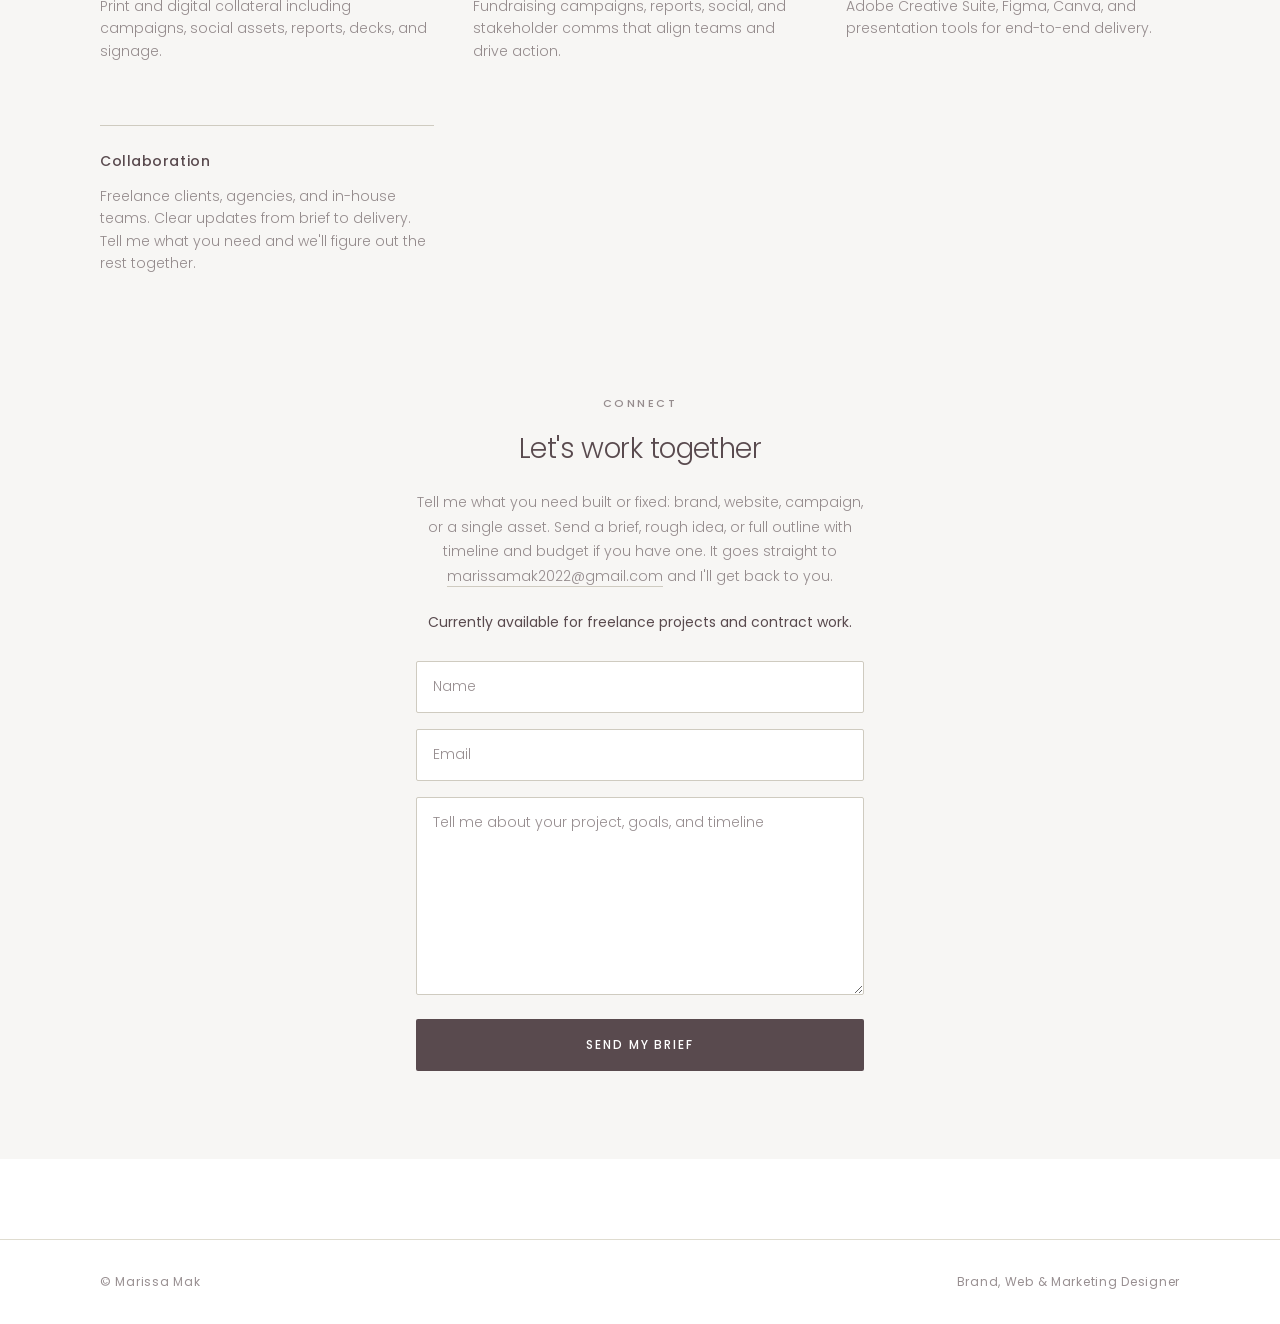
==== commit d93c9f33: "photo update" ====
--- a/index.html
+++ b/index.html
@@ -18,7 +18,7 @@
     <link href="https://fonts.googleapis.com/css2?family=Poppins:wght@300;400;500;600&display=swap" rel="stylesheet">
   </noscript>
   <link rel="stylesheet" href="styles.css?v=45">
-  <link rel="preload" as="image" href="images/my-pic.jpg?v=2" fetchpriority="high">
+  <link rel="preload" as="image" href="images/my-pic.jpg?v=3" fetchpriority="high">
 </head>
 <body>
   <a class="skip-link" href="#main">Skip to content</a>
@@ -74,7 +74,7 @@
         </div>
         <div class="hero-photo reveal">
           <img
-            src="images/my-pic.jpg?v=2"
+            src="images/my-pic.jpg?v=3"
             alt="Marissa Mak"
             width="761"
             height="1024"
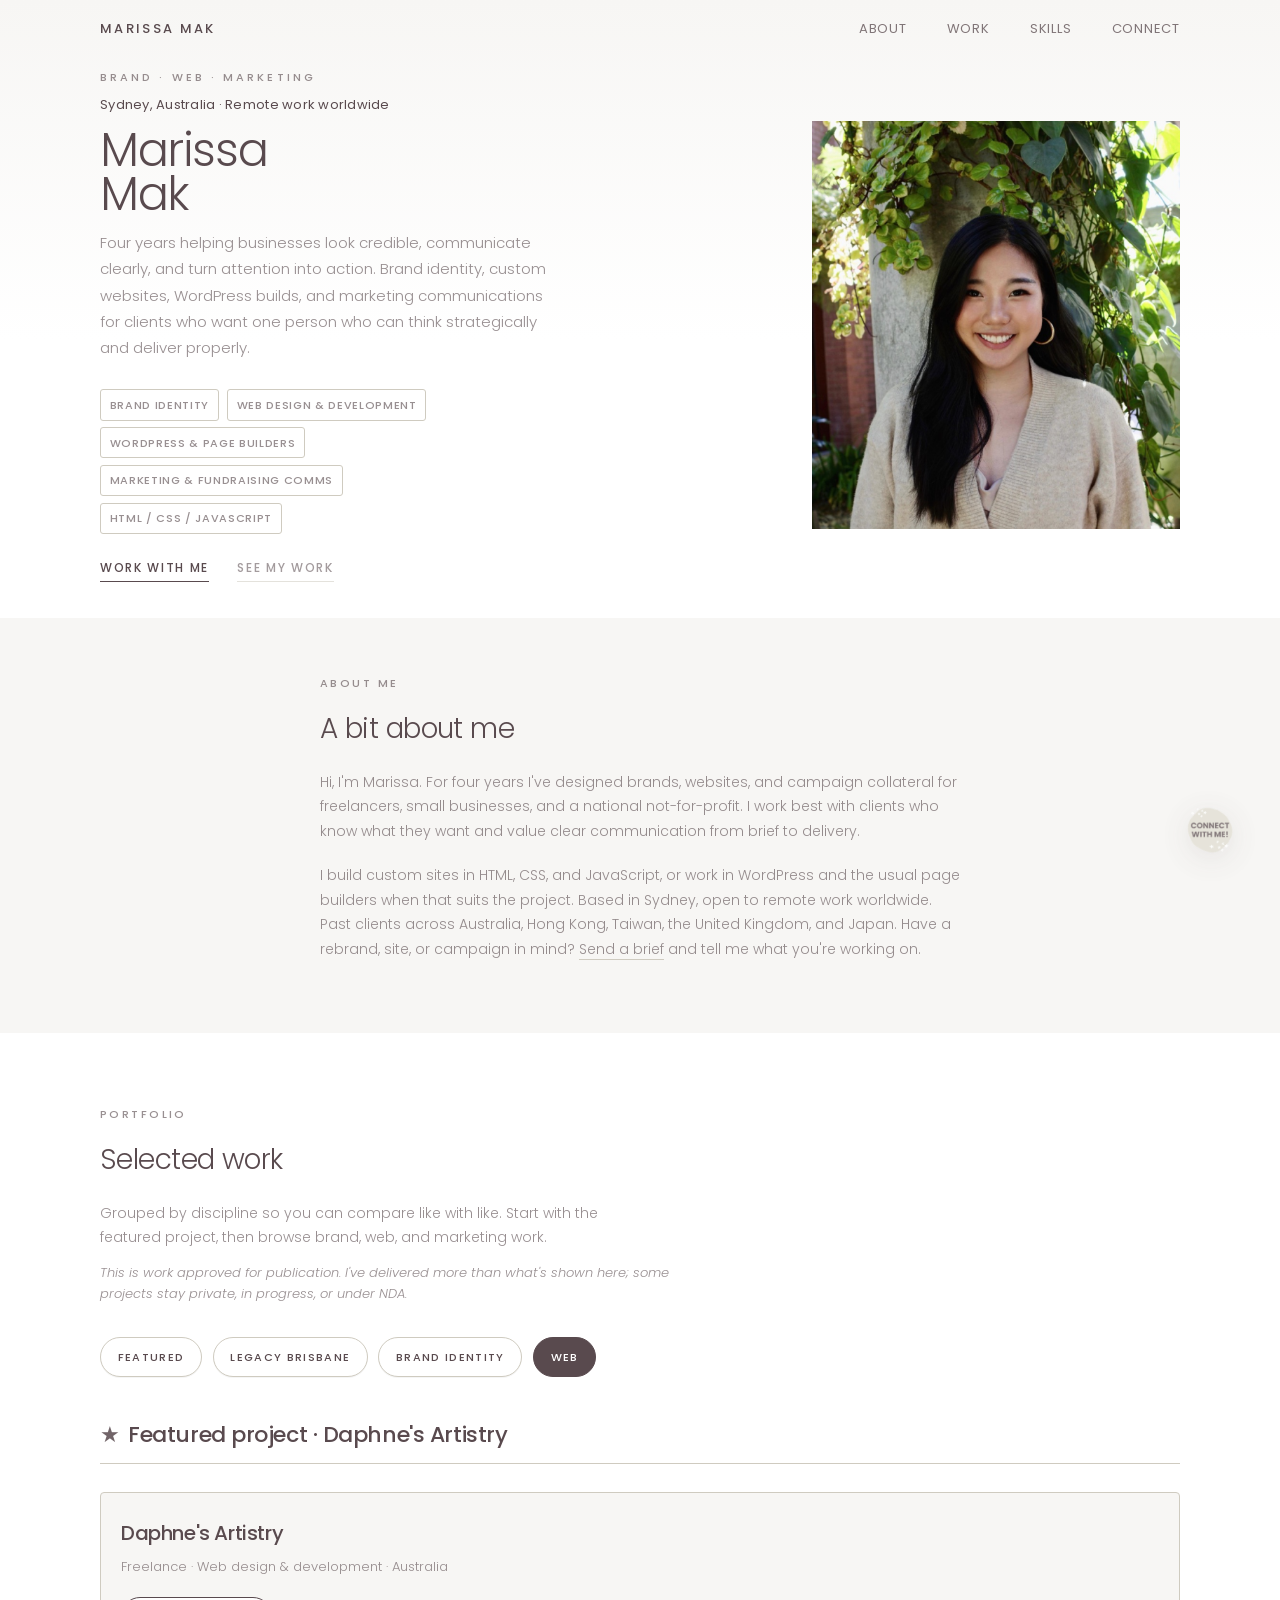
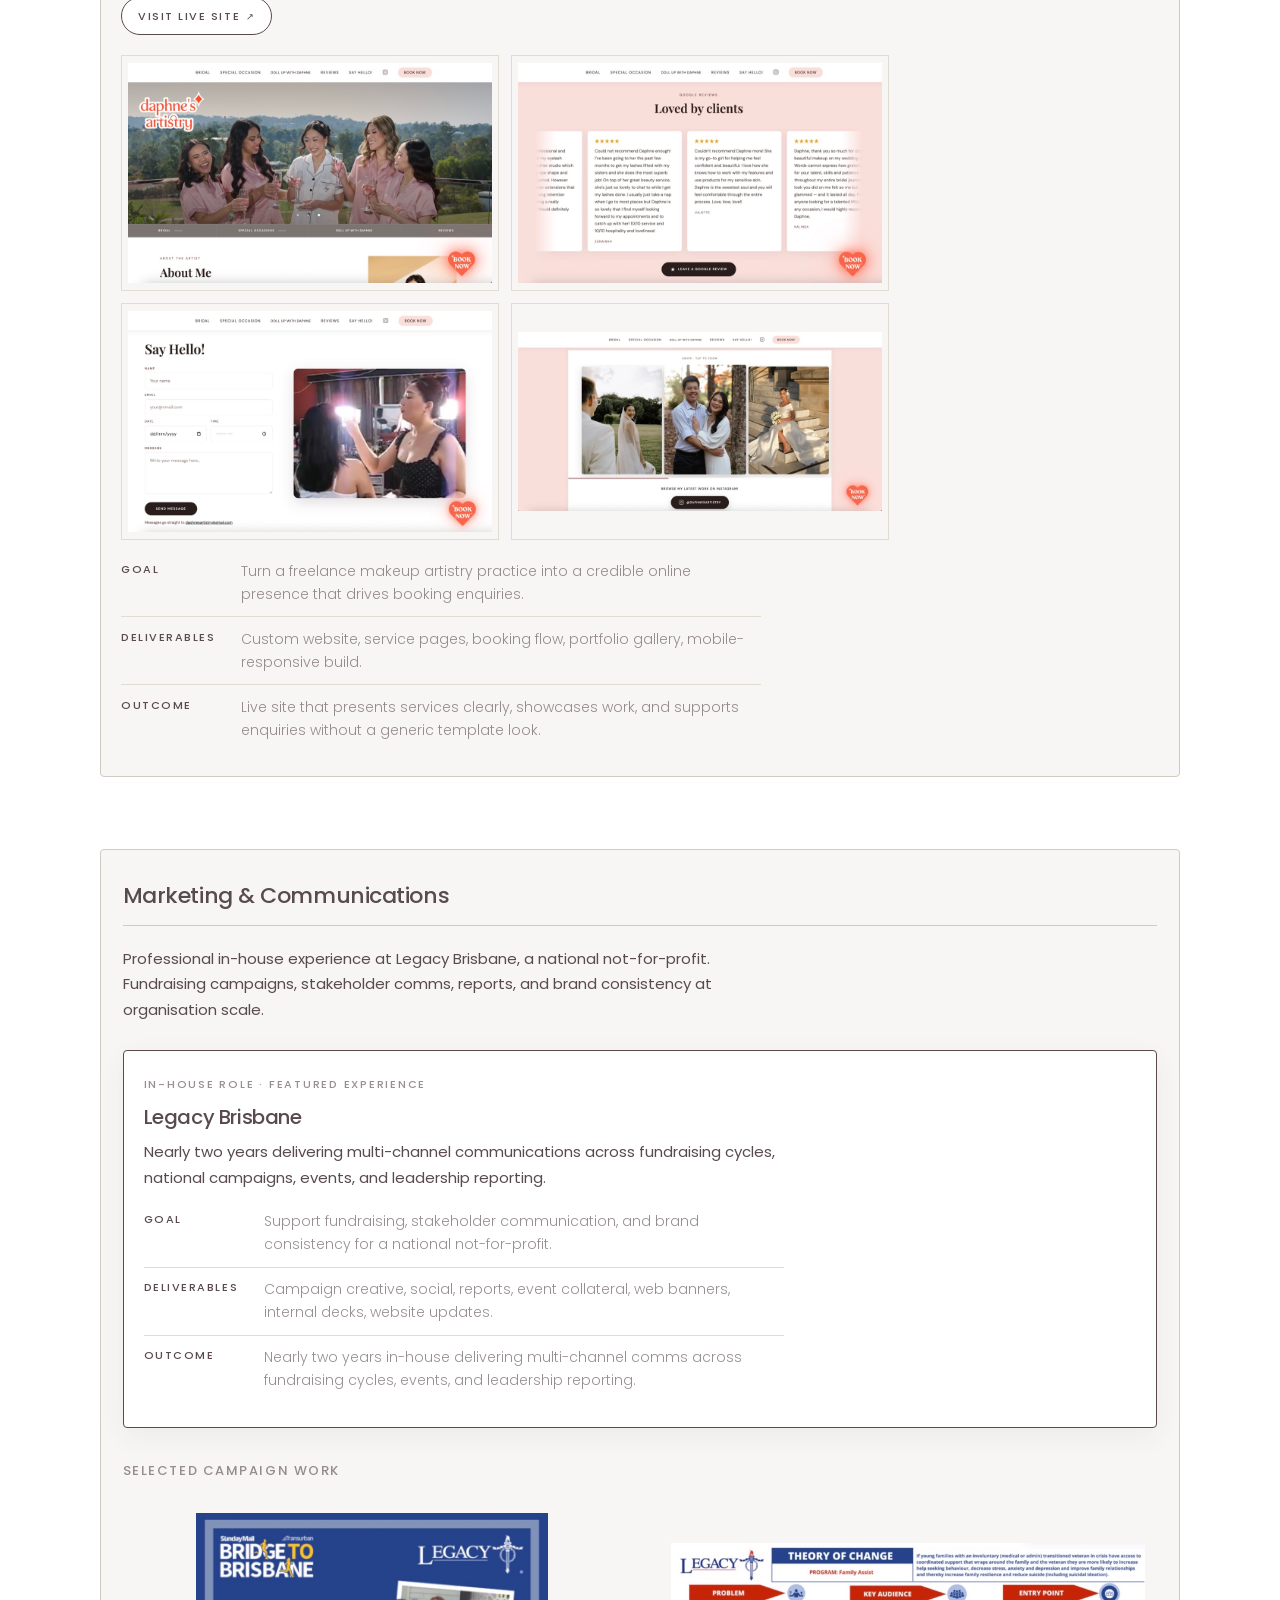
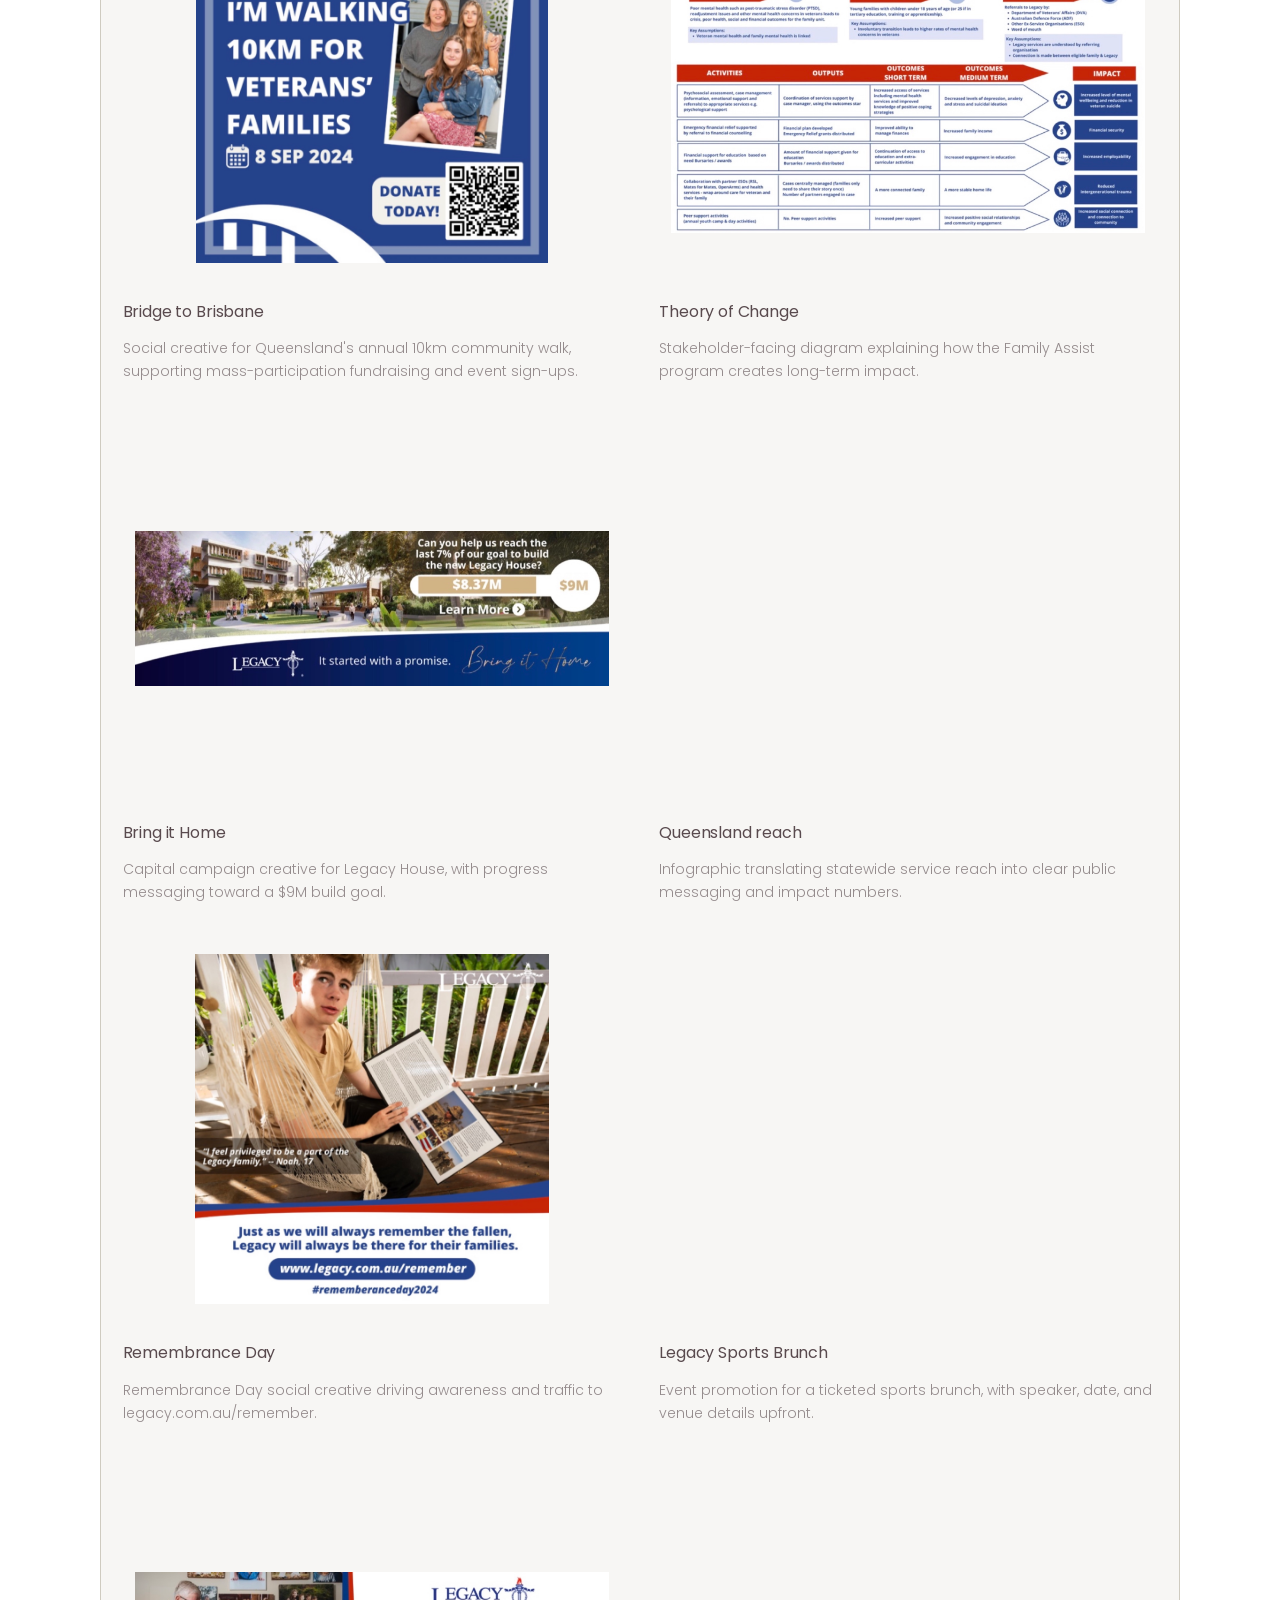
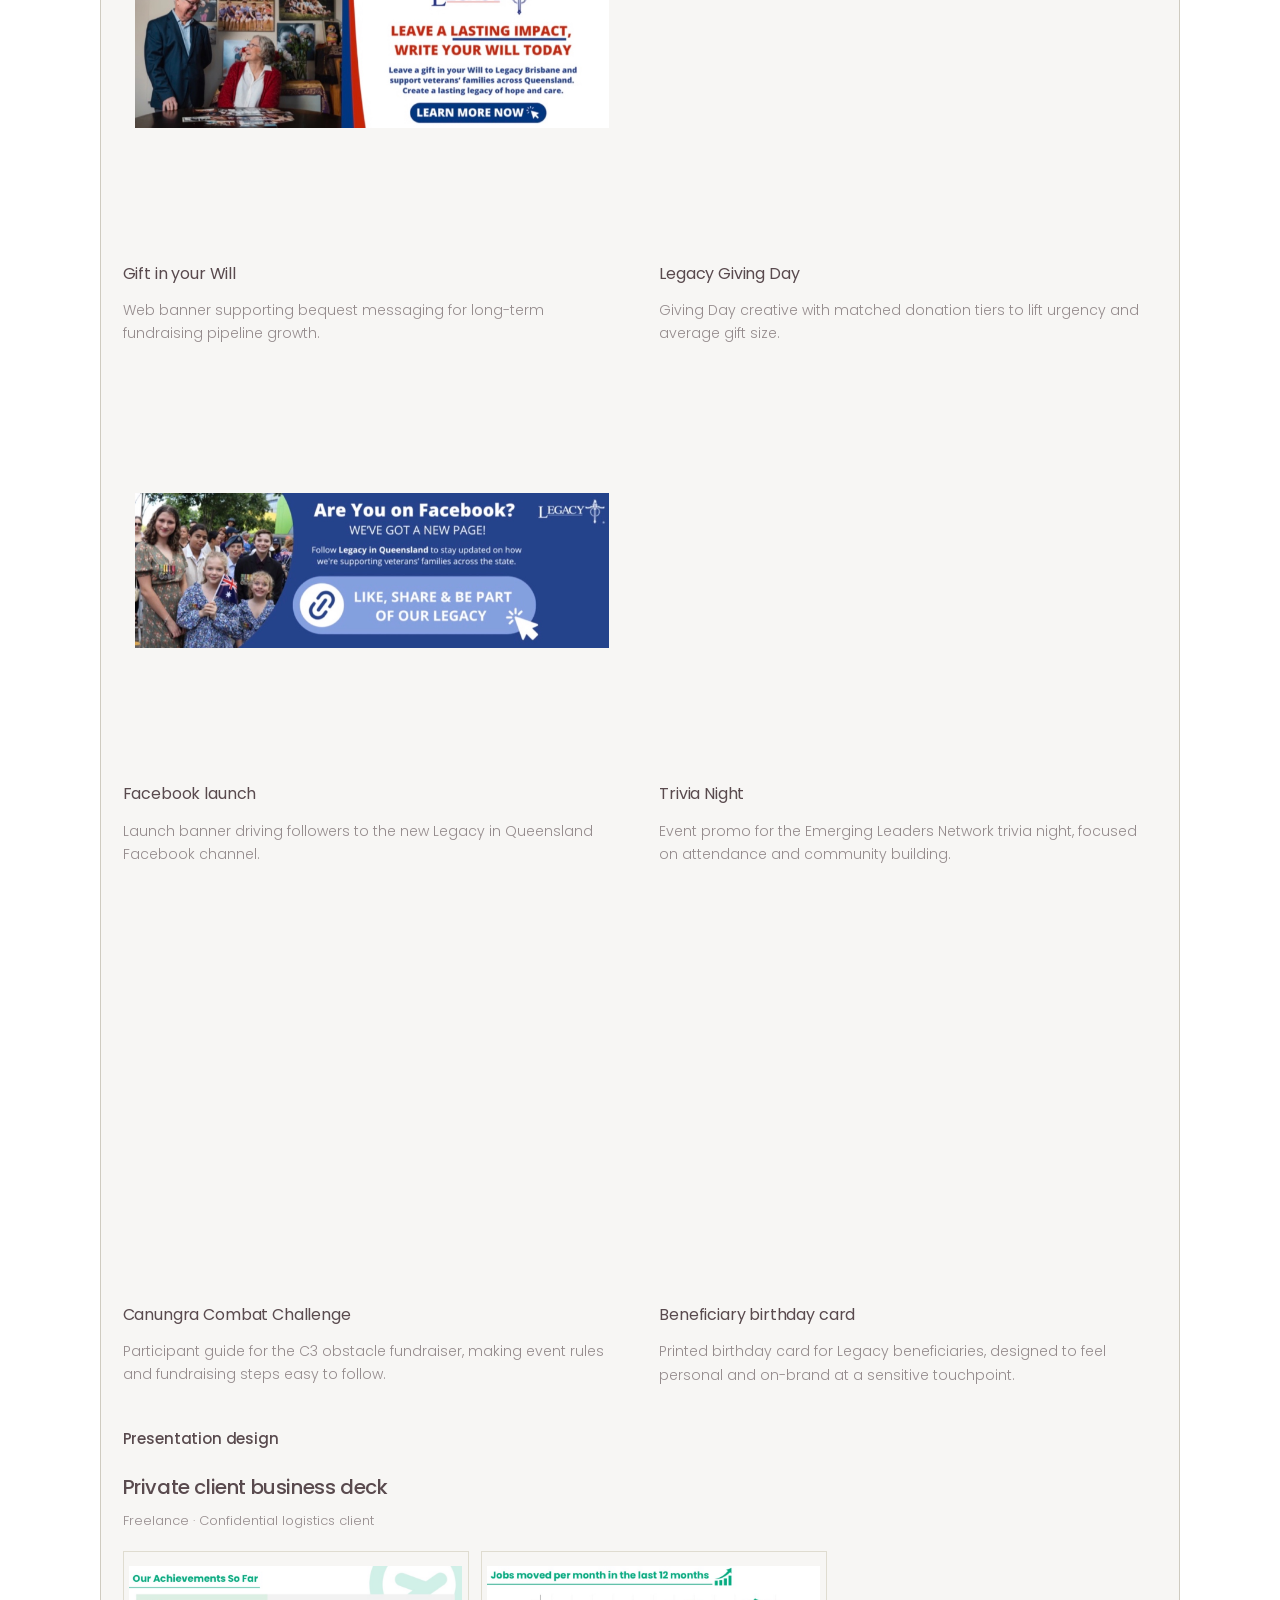
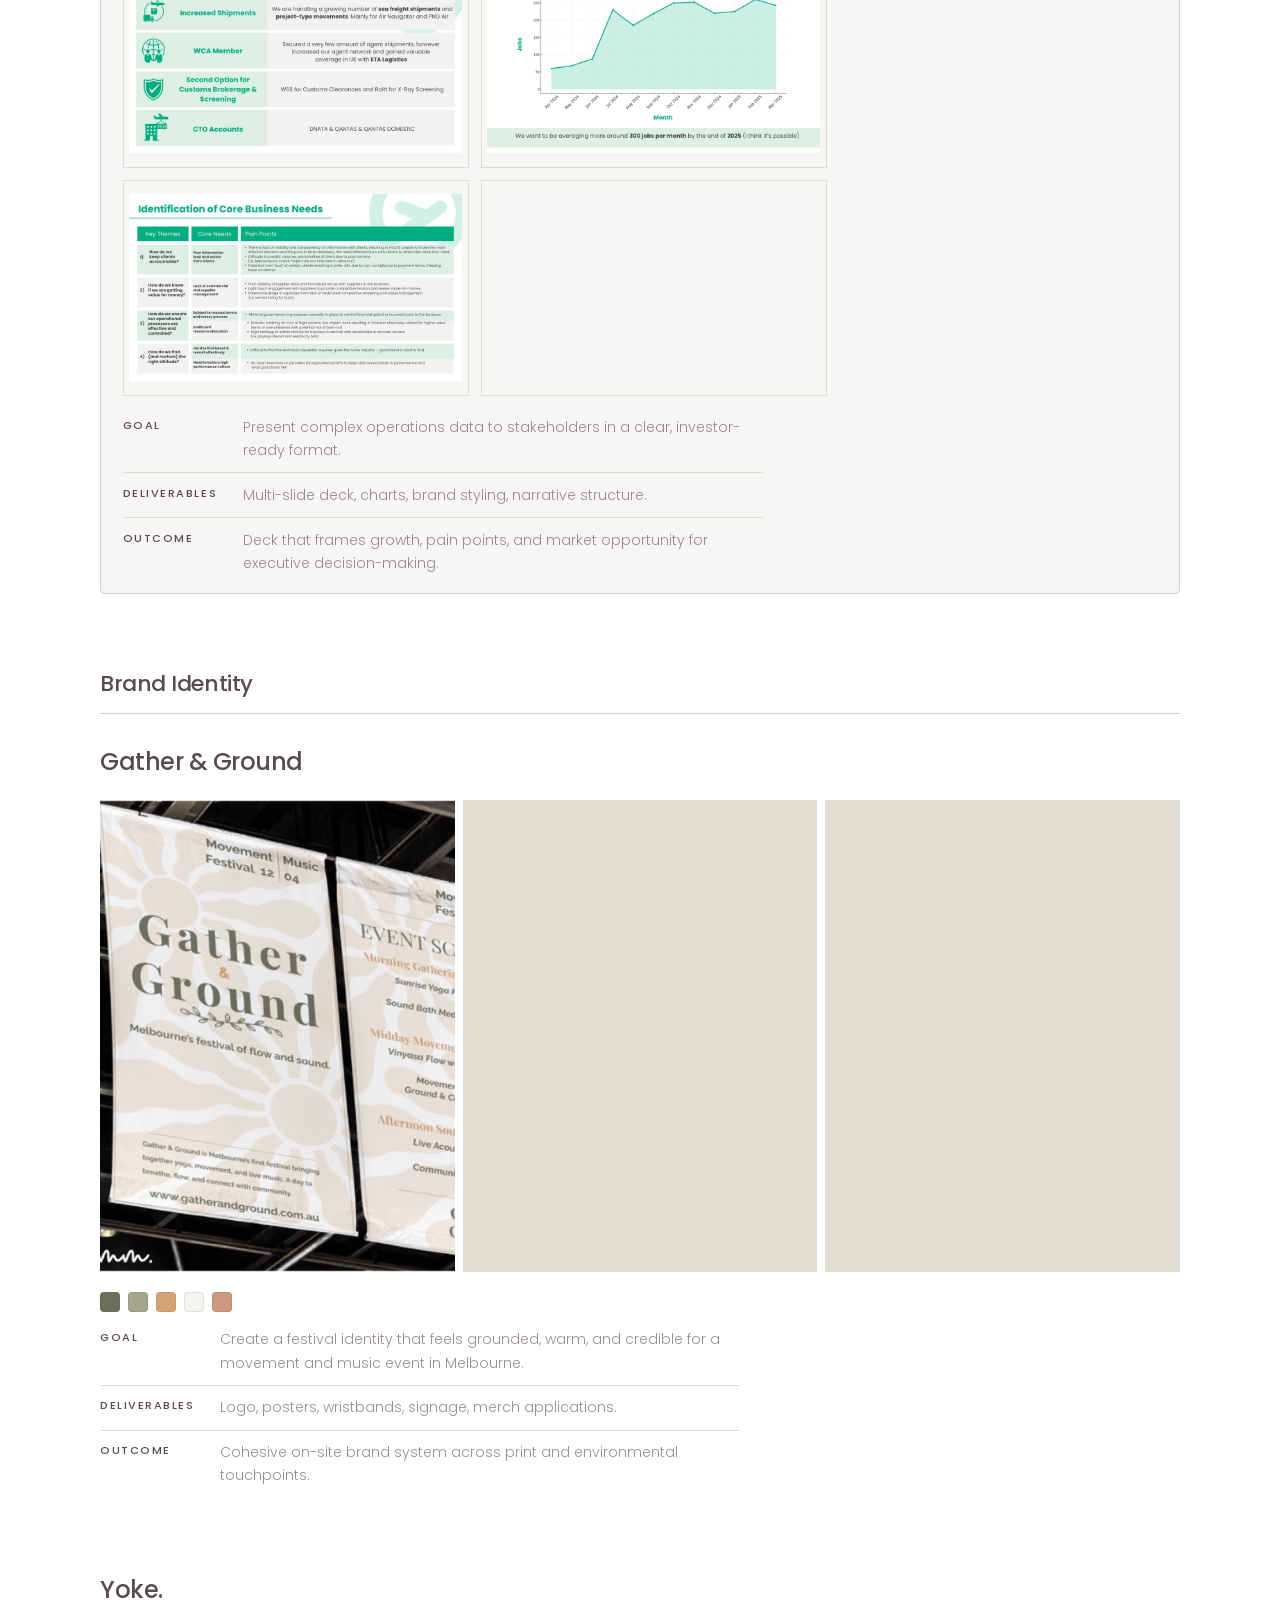
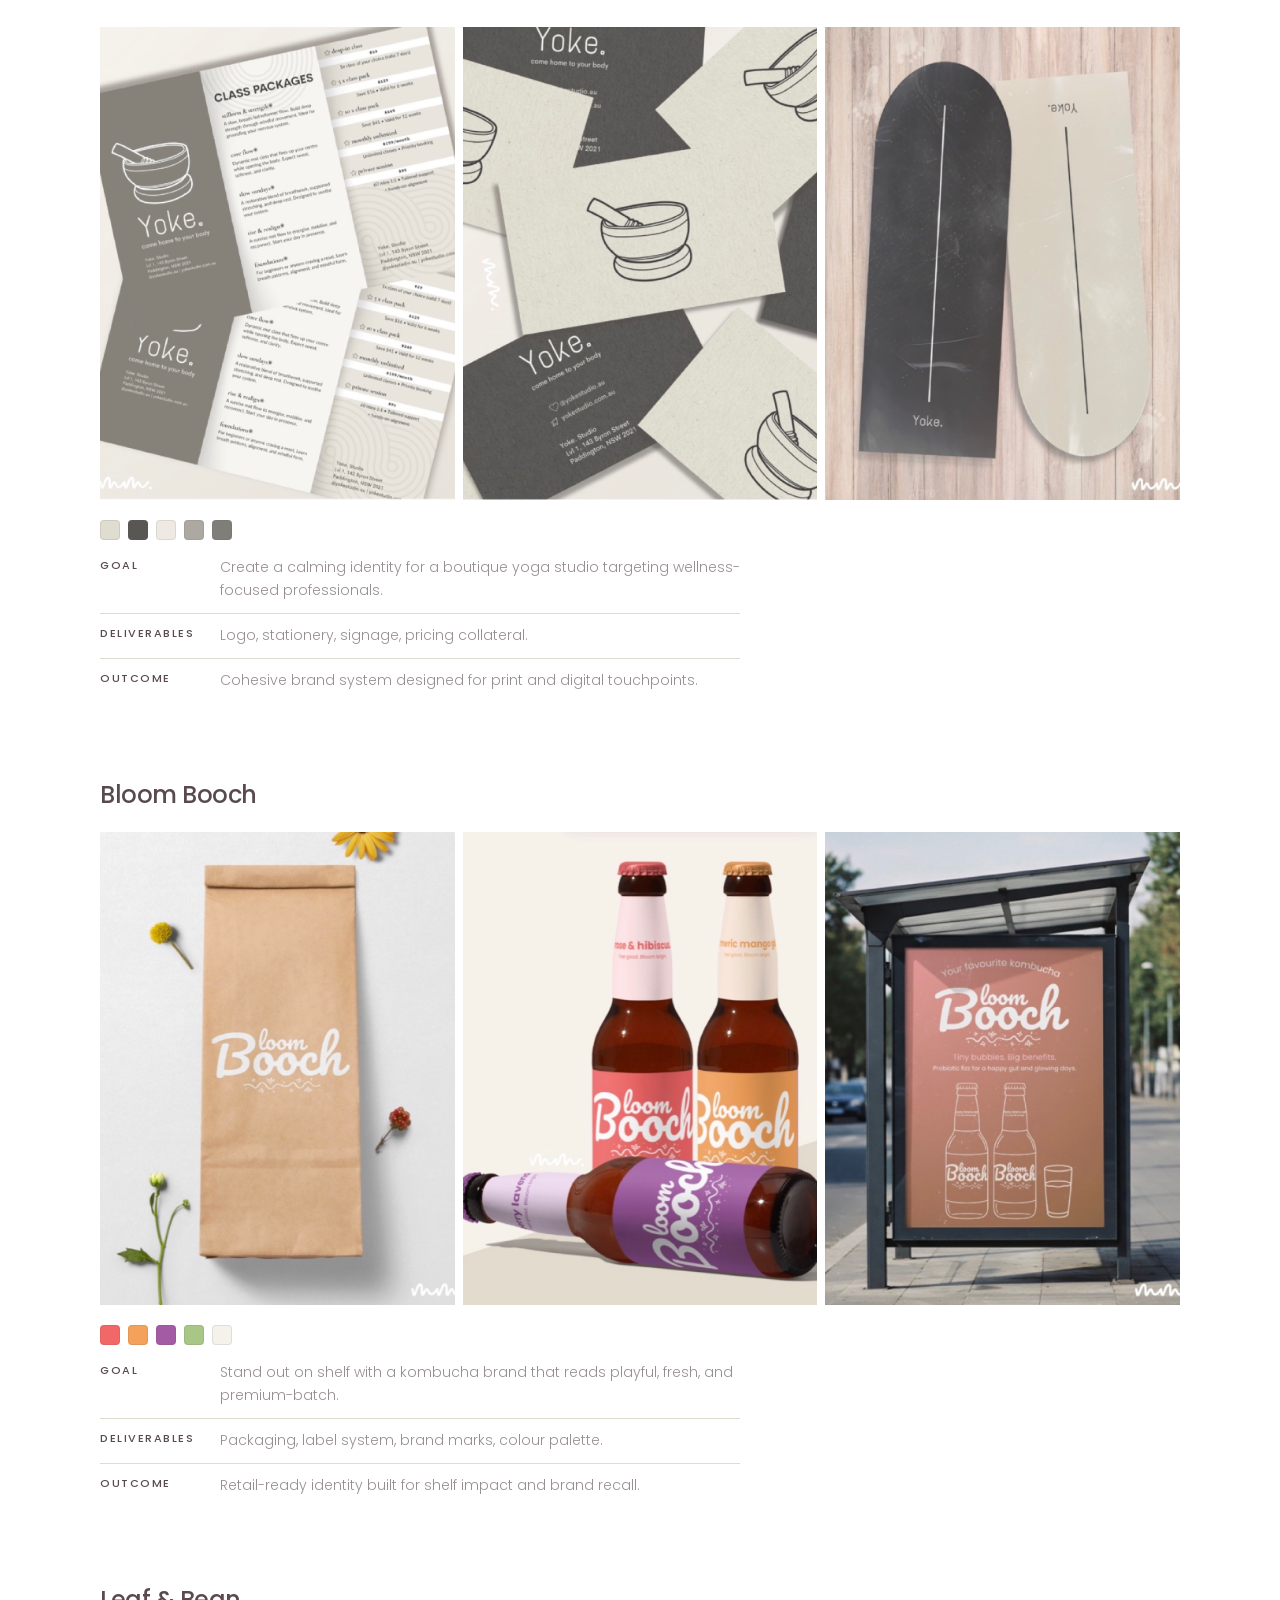
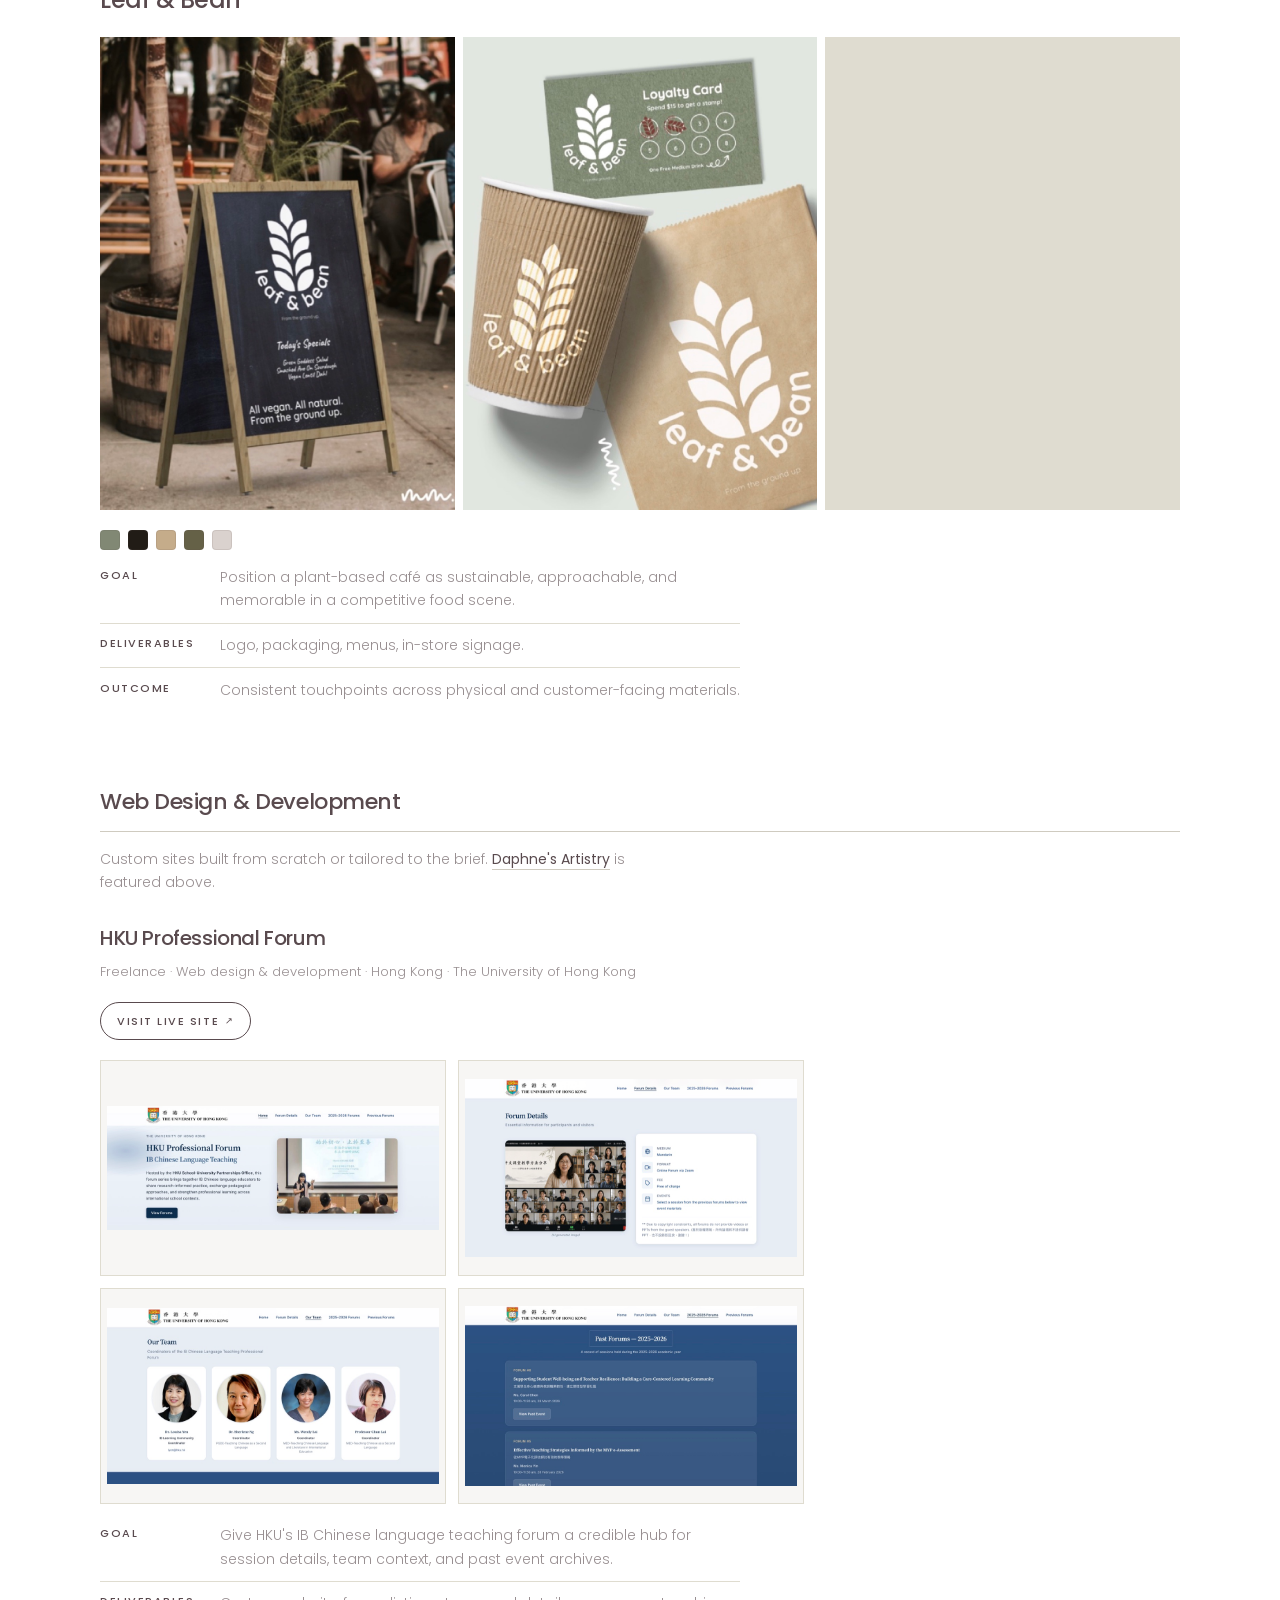
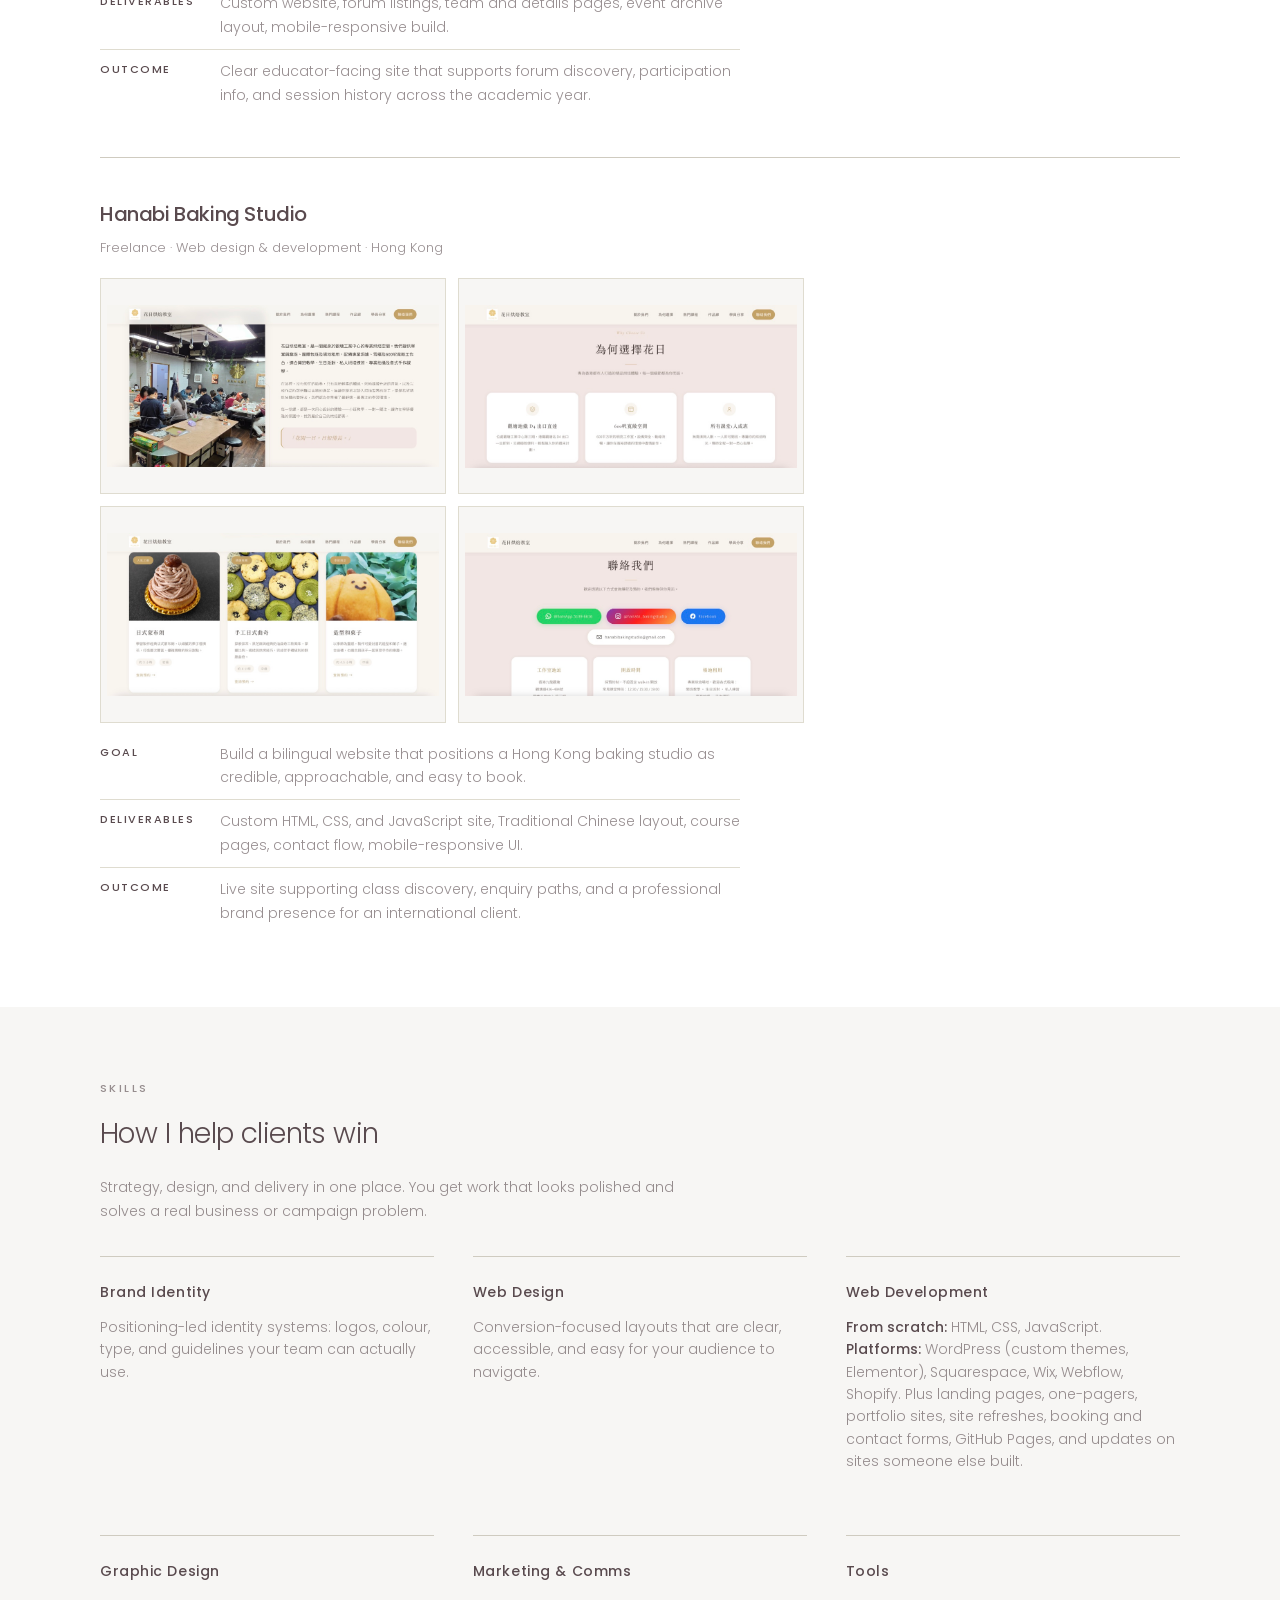
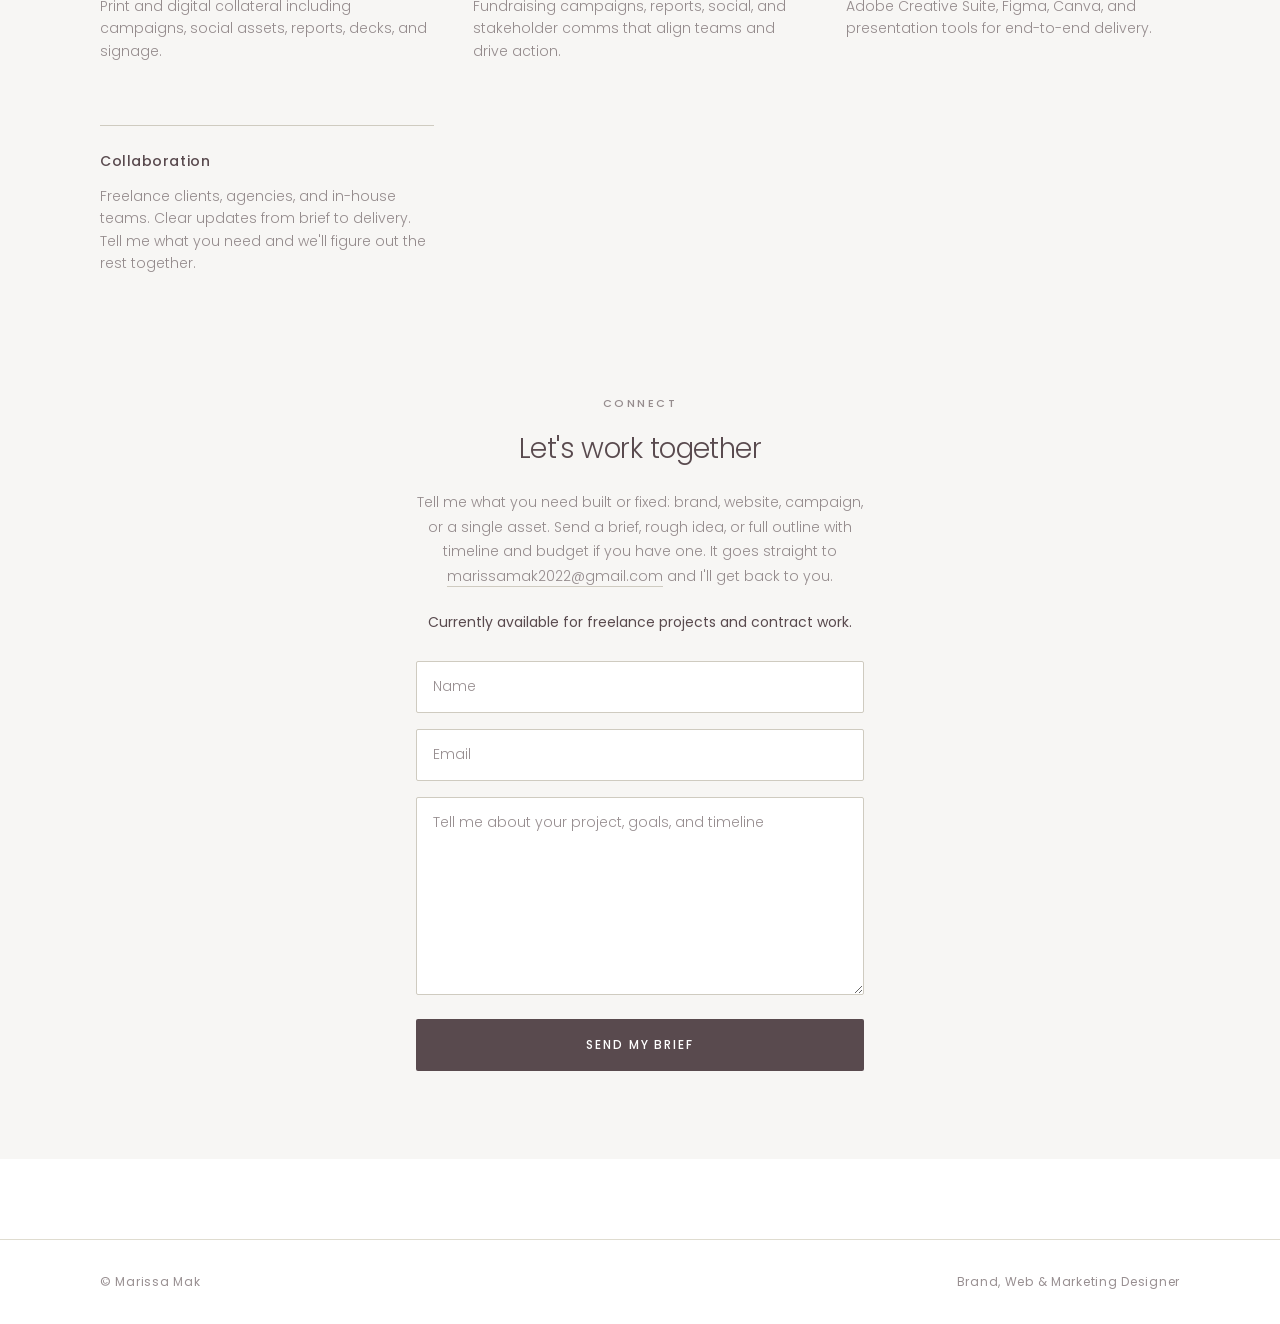
==== commit 34d3d90f: "updates" ====
--- a/index.html
+++ b/index.html
@@ -3,7 +3,7 @@
 <head>
   <meta charset="UTF-8">
   <meta name="viewport" content="width=device-width, initial-scale=1.0">
-  <meta name="description" content="Marissa Mak designs brands, websites, and marketing for clients worldwide. Brisbane-based, remote-friendly. Work with clients across Australia, Hong Kong, Taiwan, the UK, and Japan.">
+  <meta name="description" content="Marissa Mak designs brands, websites, and marketing for clients worldwide. Sydney-based, remote-friendly. Work with clients across Australia, Hong Kong, Taiwan, the UK, and Japan.">
   <link rel="canonical" href="https://marissamak.com/">
   <title>Marissa Mak | Brand, Web &amp; Marketing Designer</title>
   <link rel="preconnect" href="https://fonts.googleapis.com">
@@ -53,7 +53,7 @@
       <div class="hero-inner hero-split">
         <div class="hero-content reveal">
           <p class="hero-eyebrow">Brand · Web · Marketing</p>
-          <p class="hero-location">Brisbane, Australia · Remote work worldwide</p>
+          <p class="hero-location">Sydney, Australia · Remote work worldwide</p>
           <h1 class="hero-title">Marissa<br>Mak</h1>
           <p class="hero-lead">
             Four years helping businesses look credible, communicate clearly, and turn attention into action.
@@ -100,7 +100,7 @@
           </p>
           <p>
             I build custom sites in HTML, CSS, and JavaScript, or work in WordPress and the
-            usual page builders when that suits the project. Based in Brisbane, open to remote
+            usual page builders when that suits the project. Based in Sydney, open to remote
             work worldwide. Past clients across Australia, Hong Kong, Taiwan, the United Kingdom,
             and Japan. Have a rebrand, site, or campaign in mind?
             <a href="#connect">Send a brief</a> and tell me what you're working on.
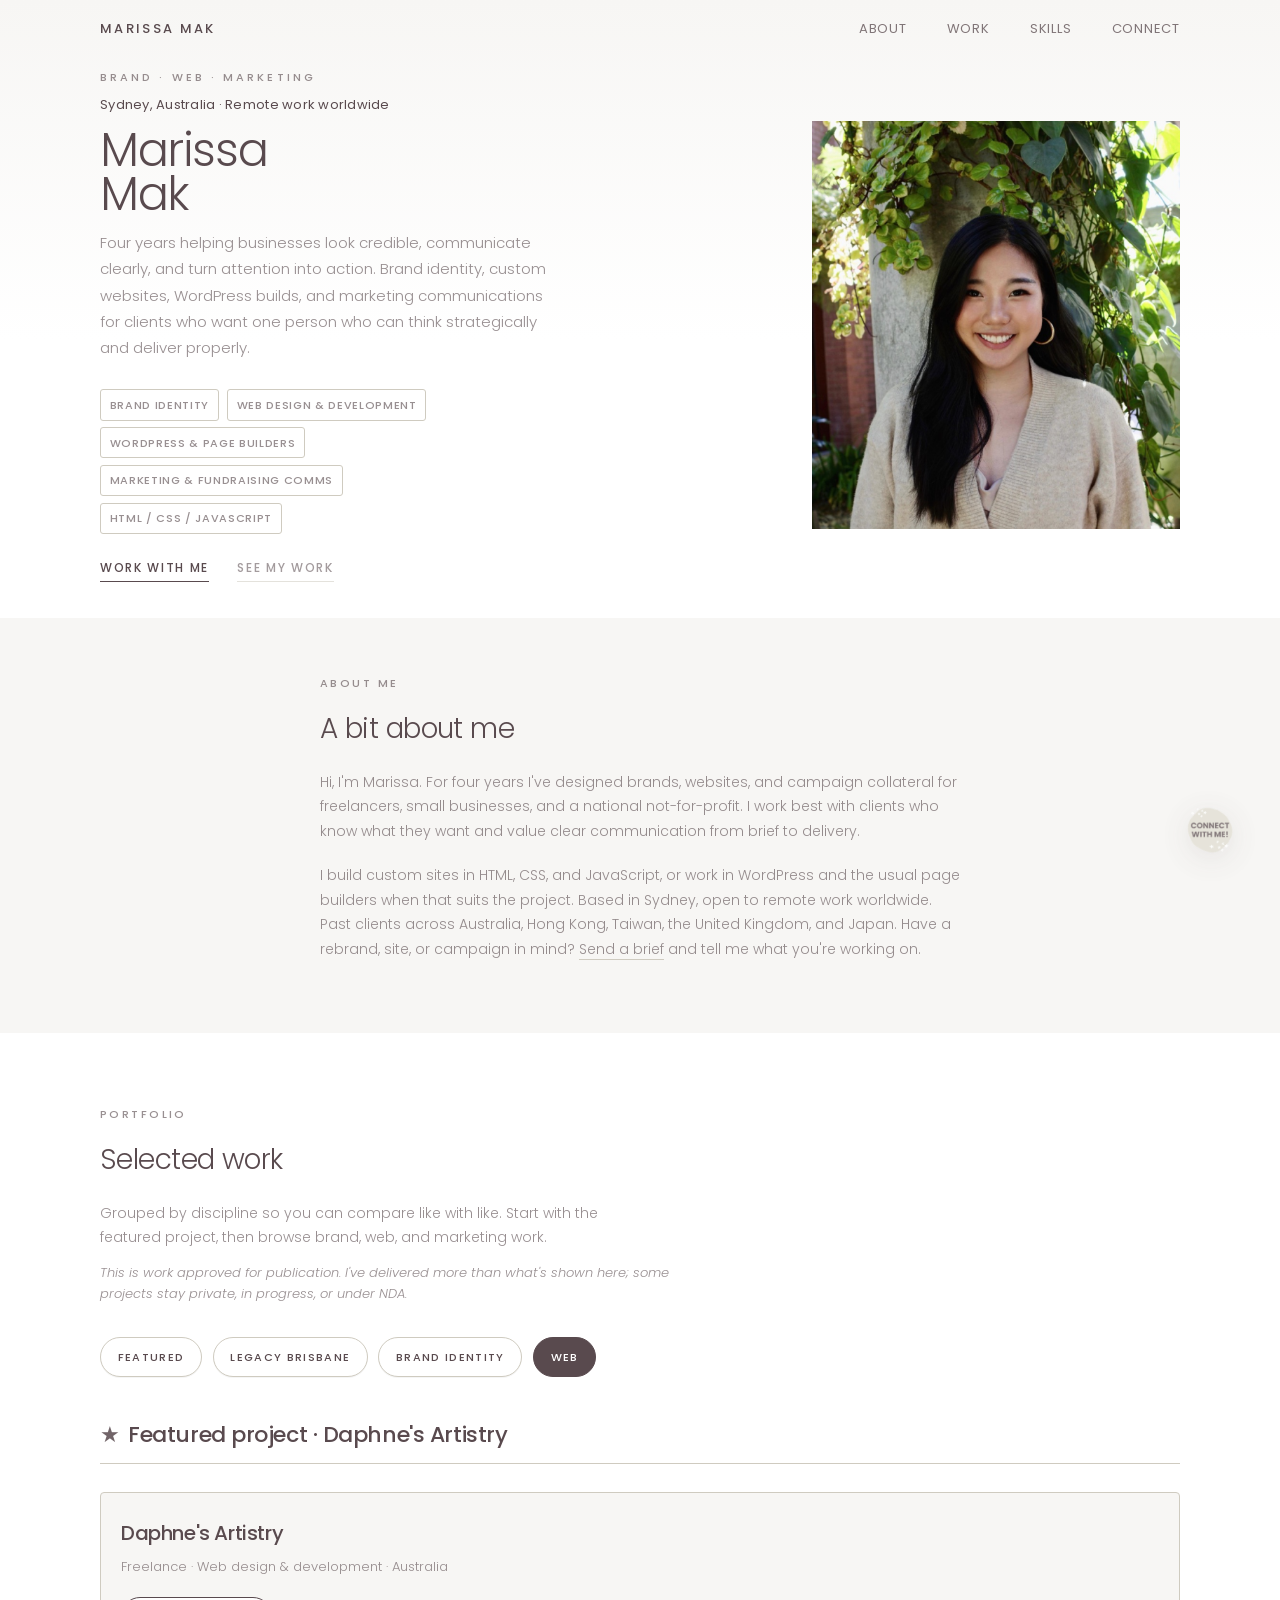
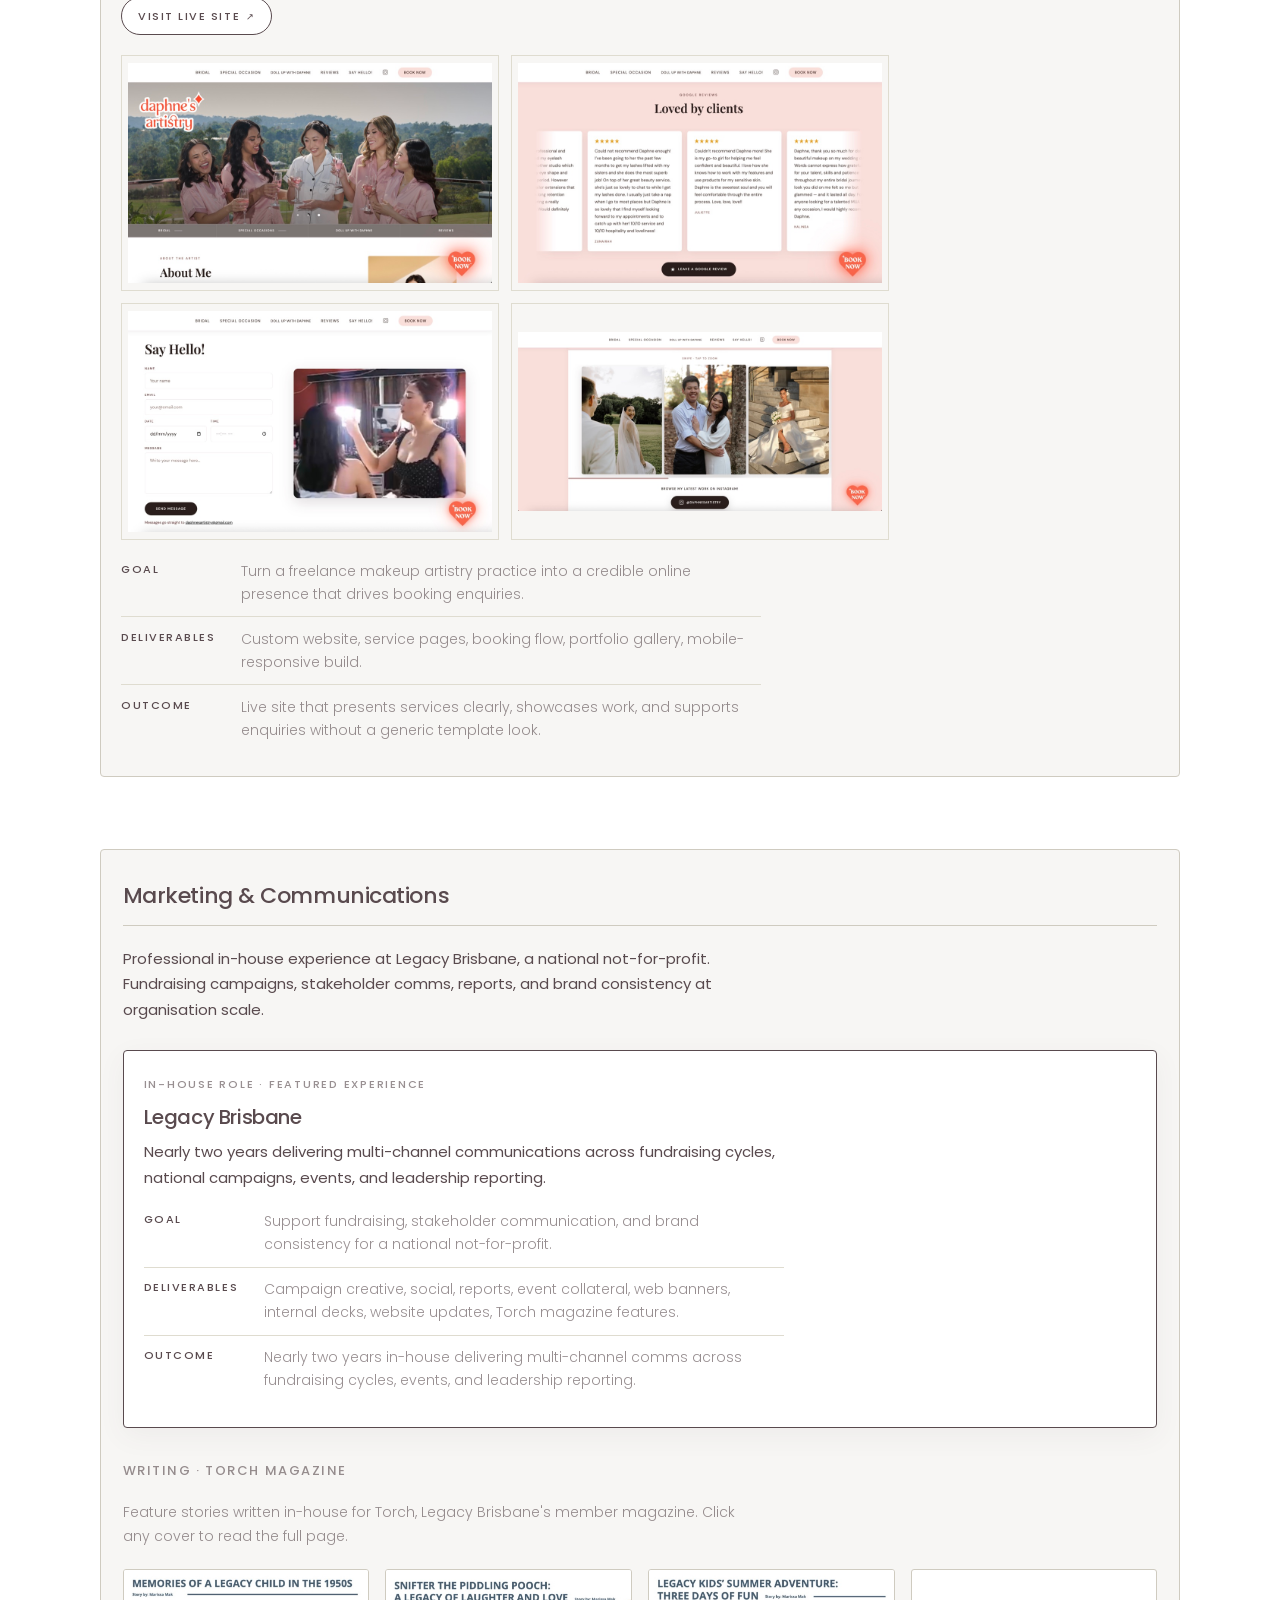
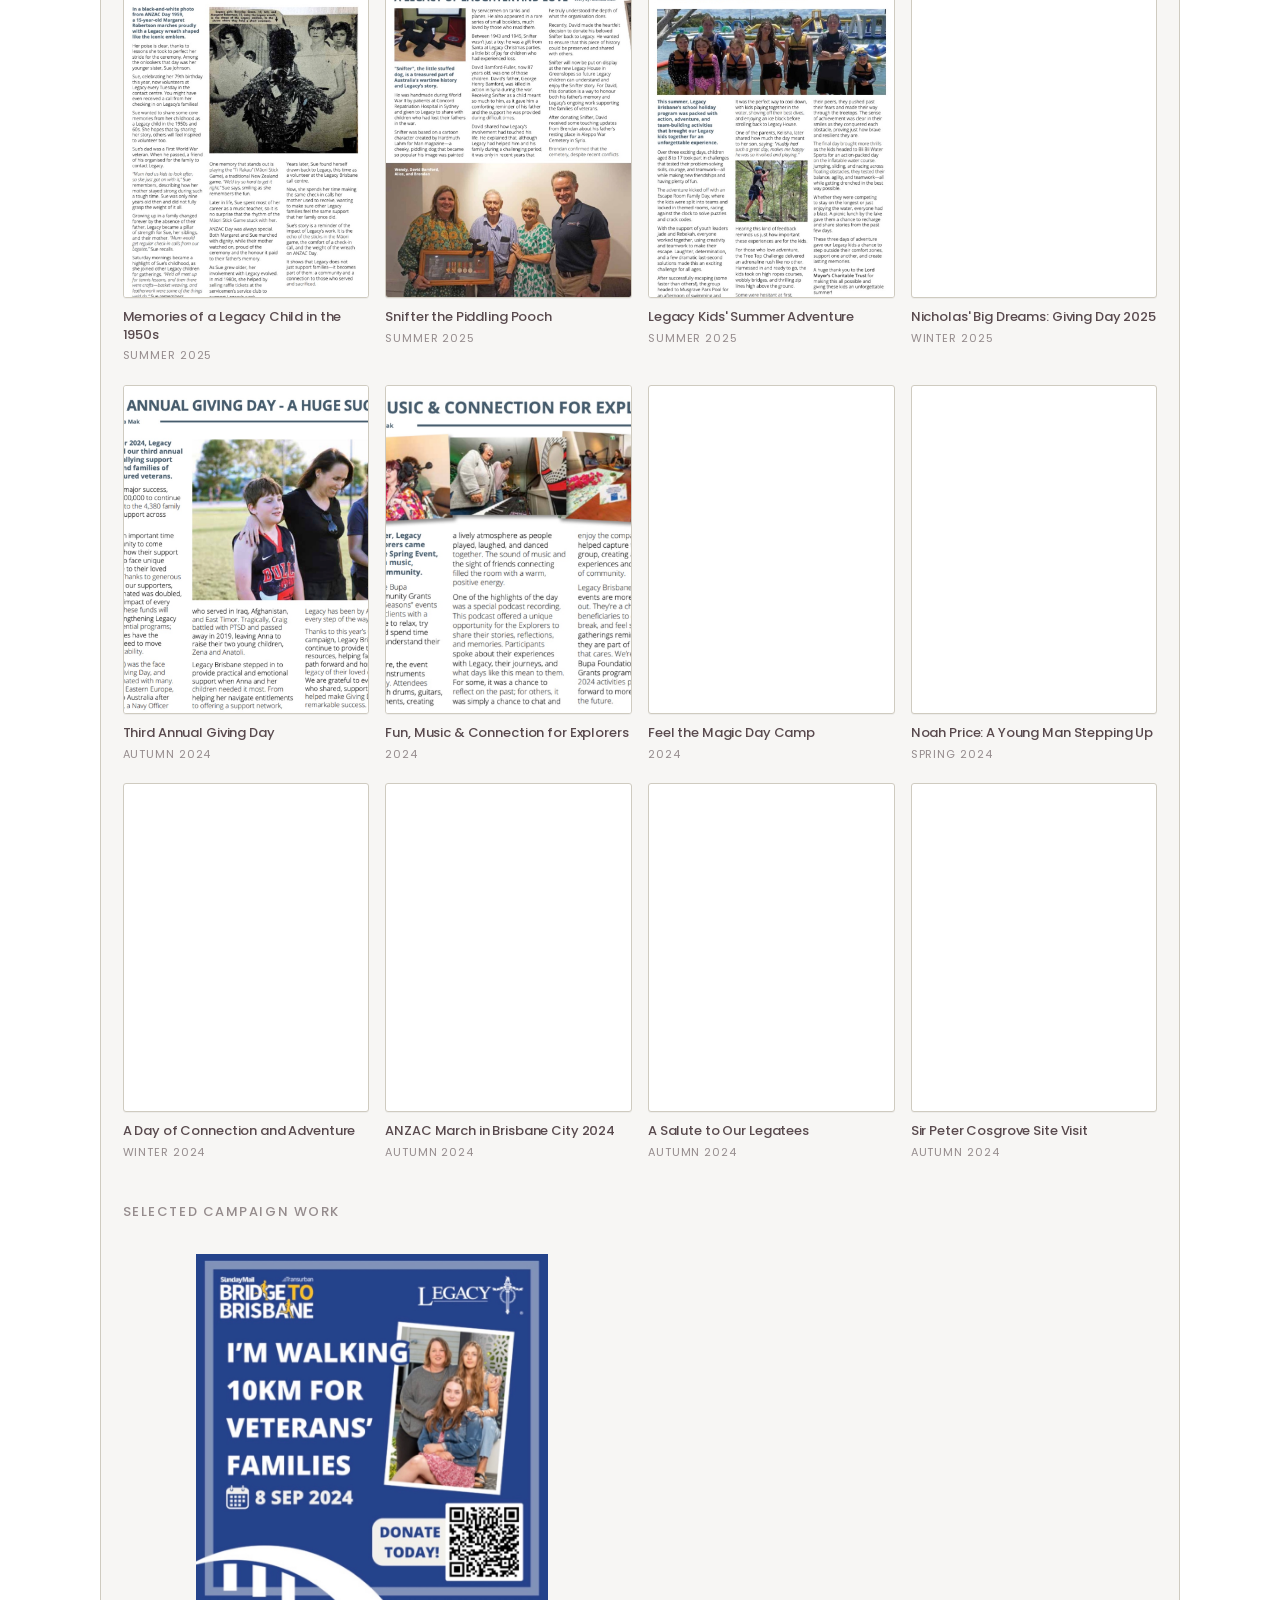
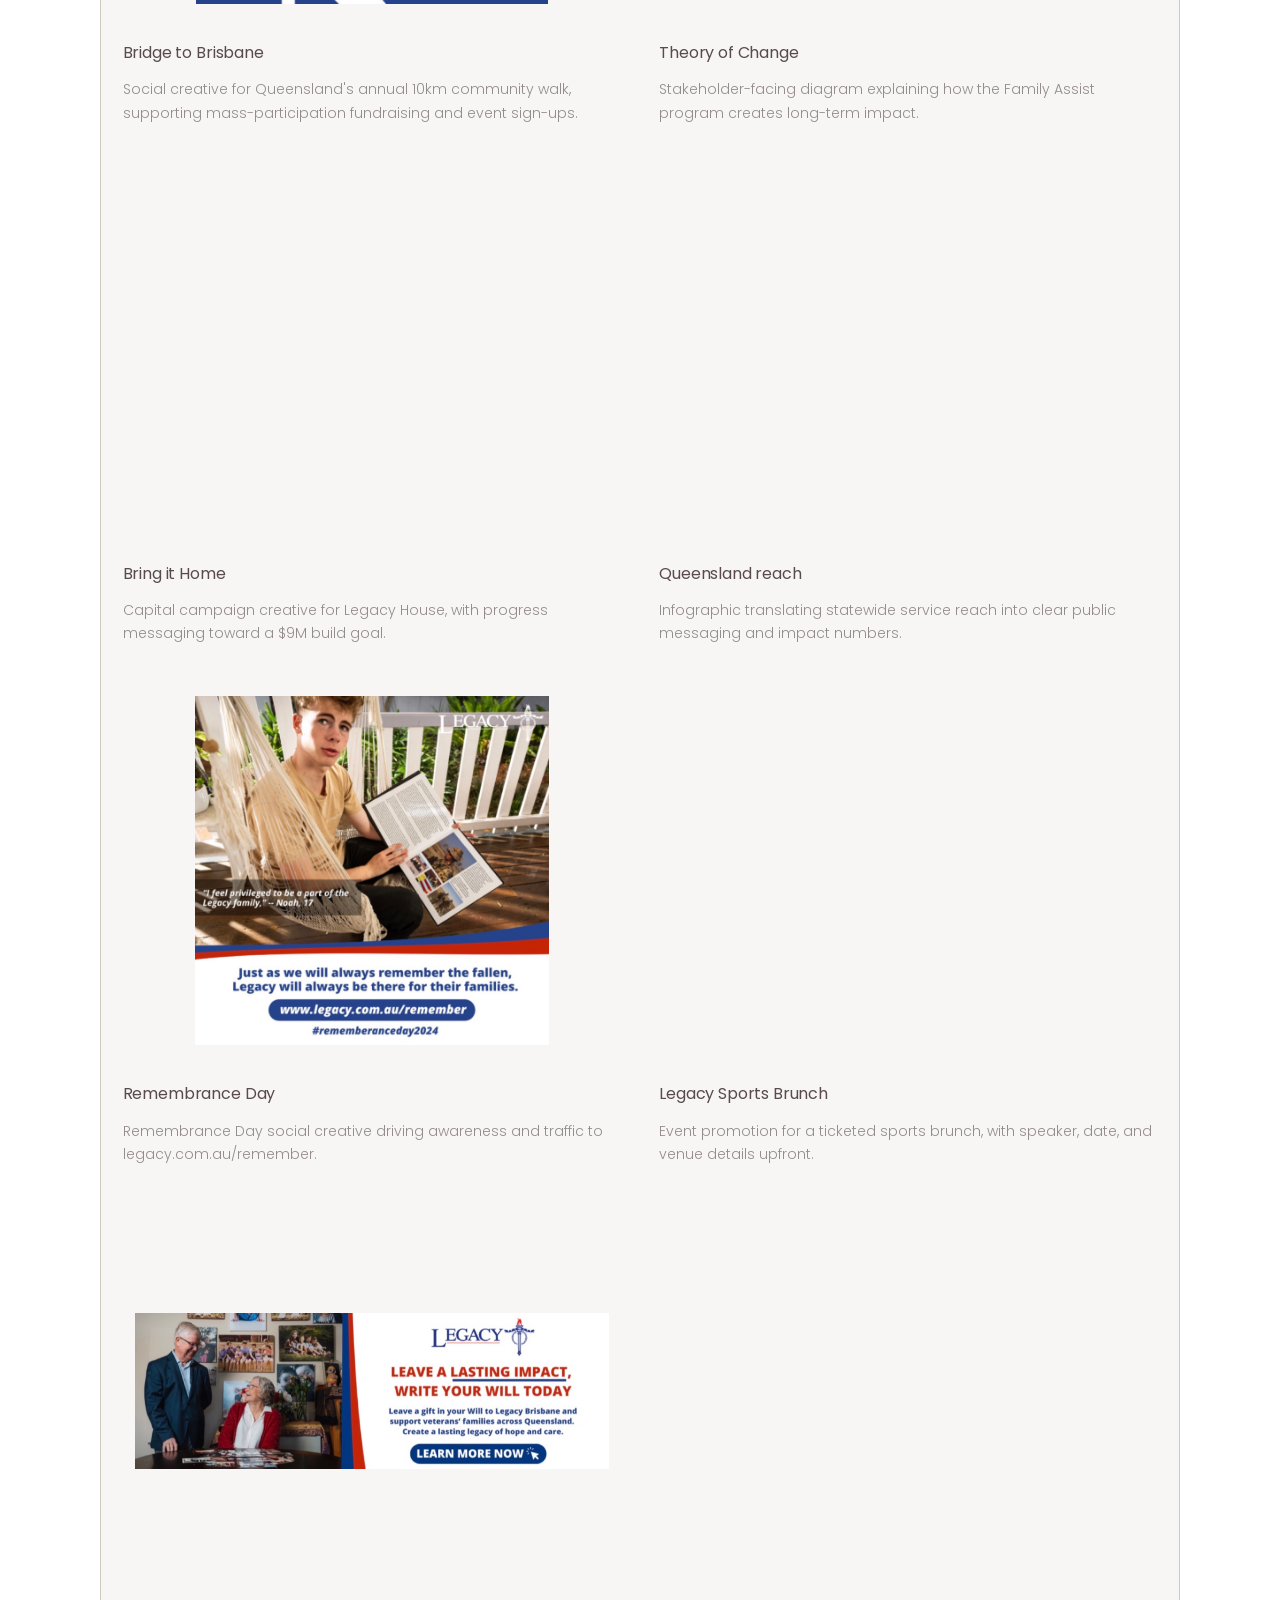
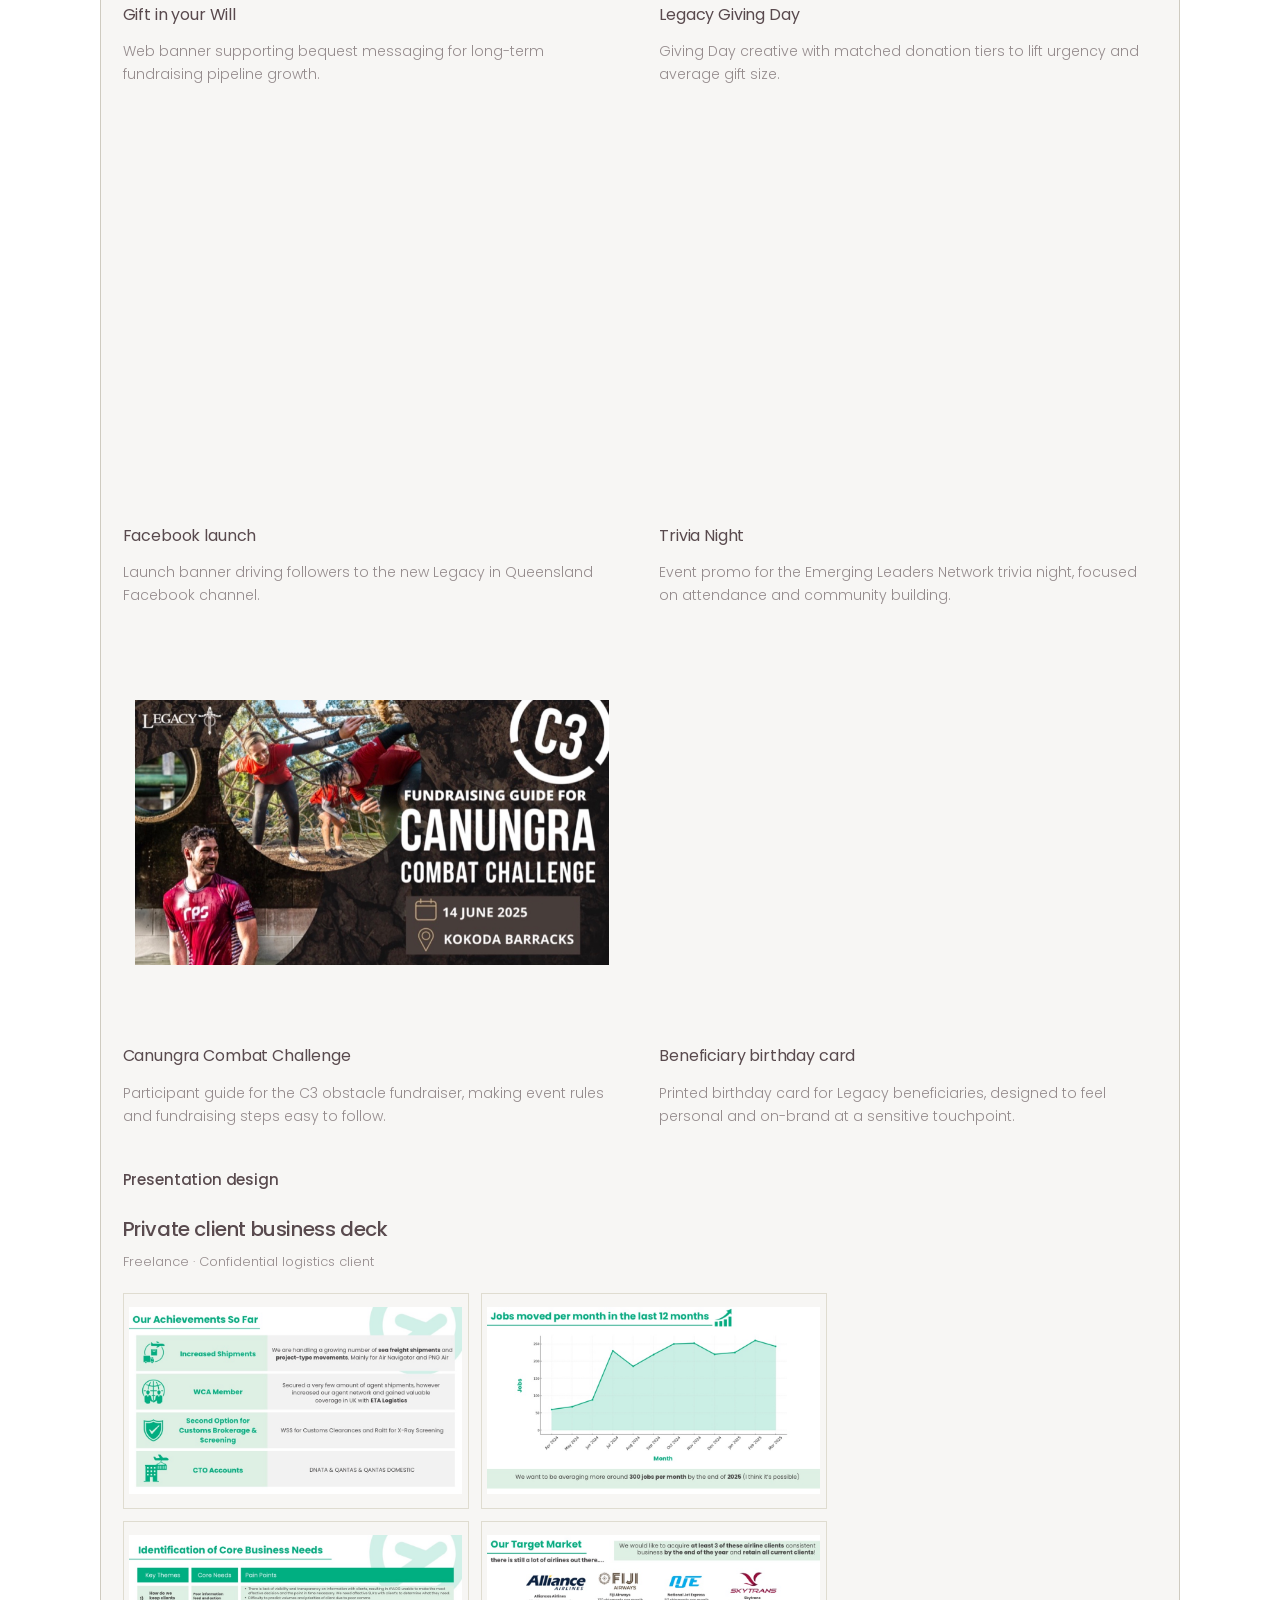
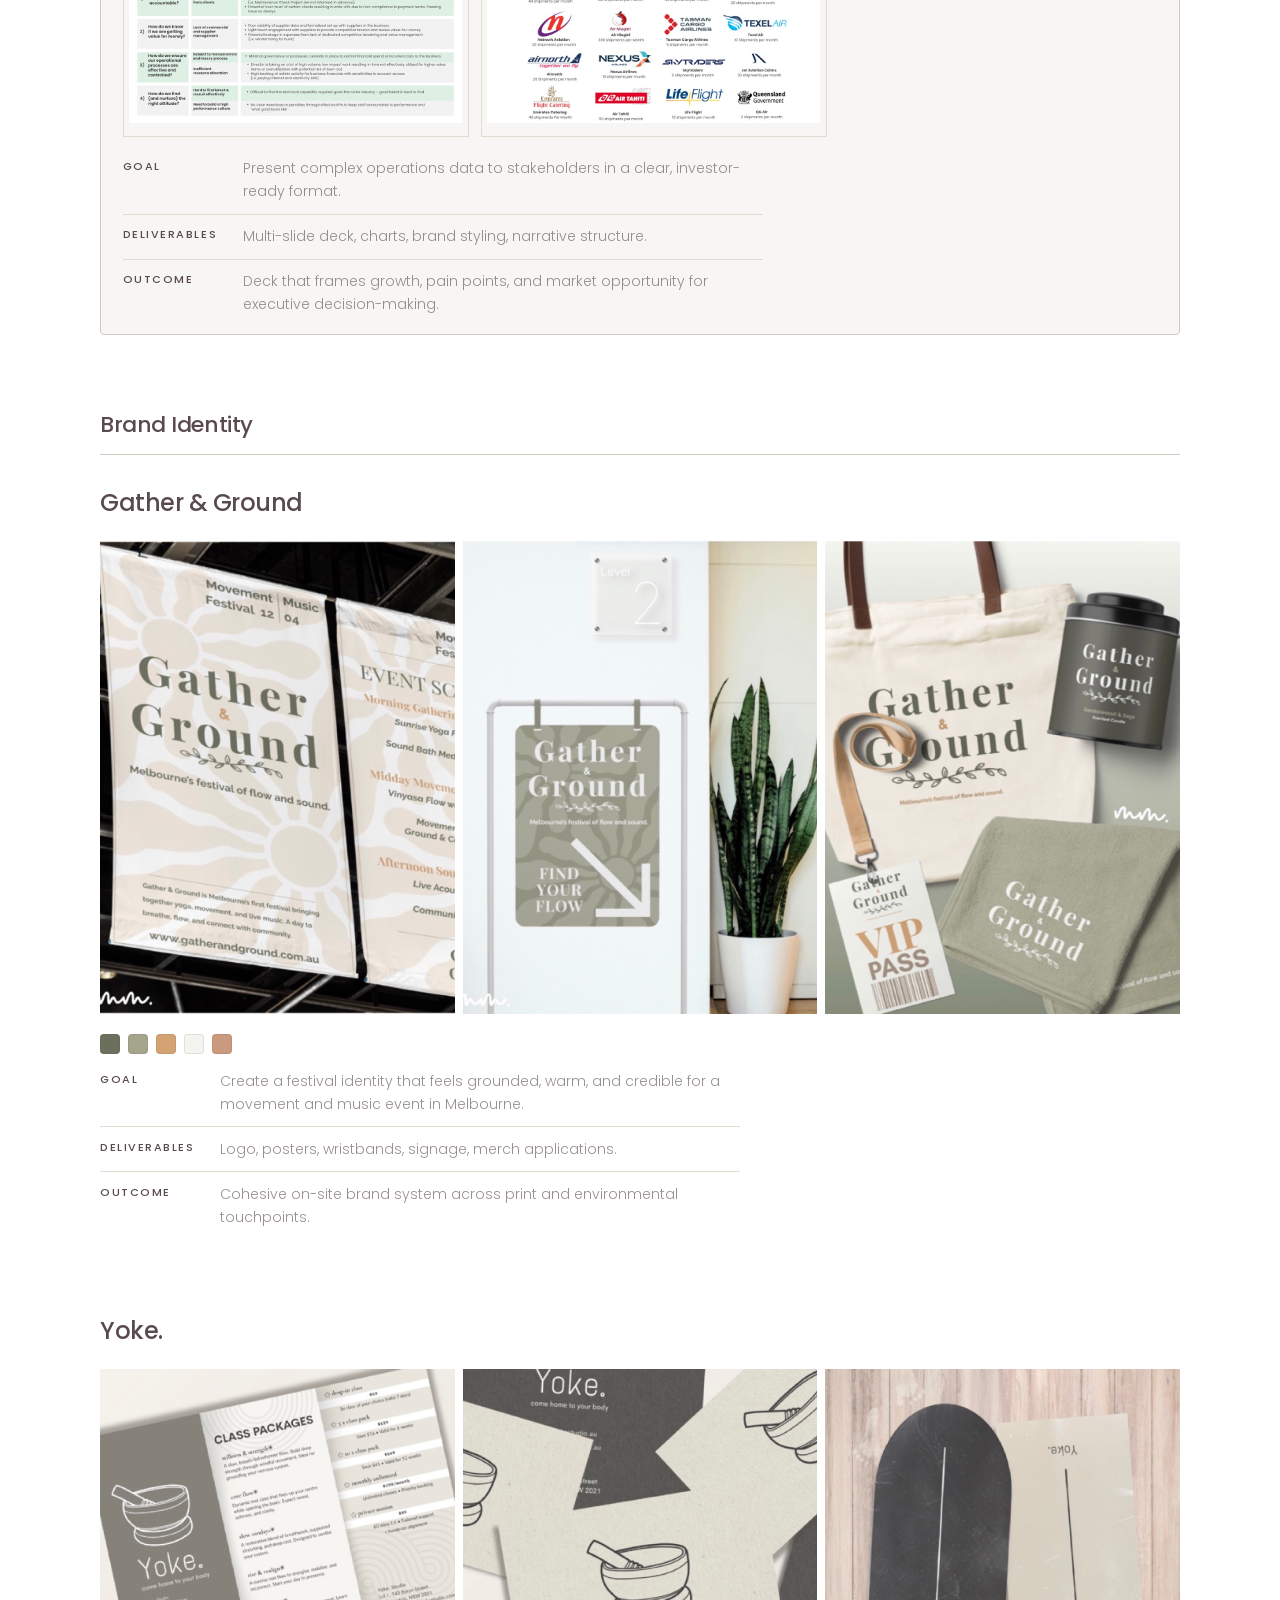
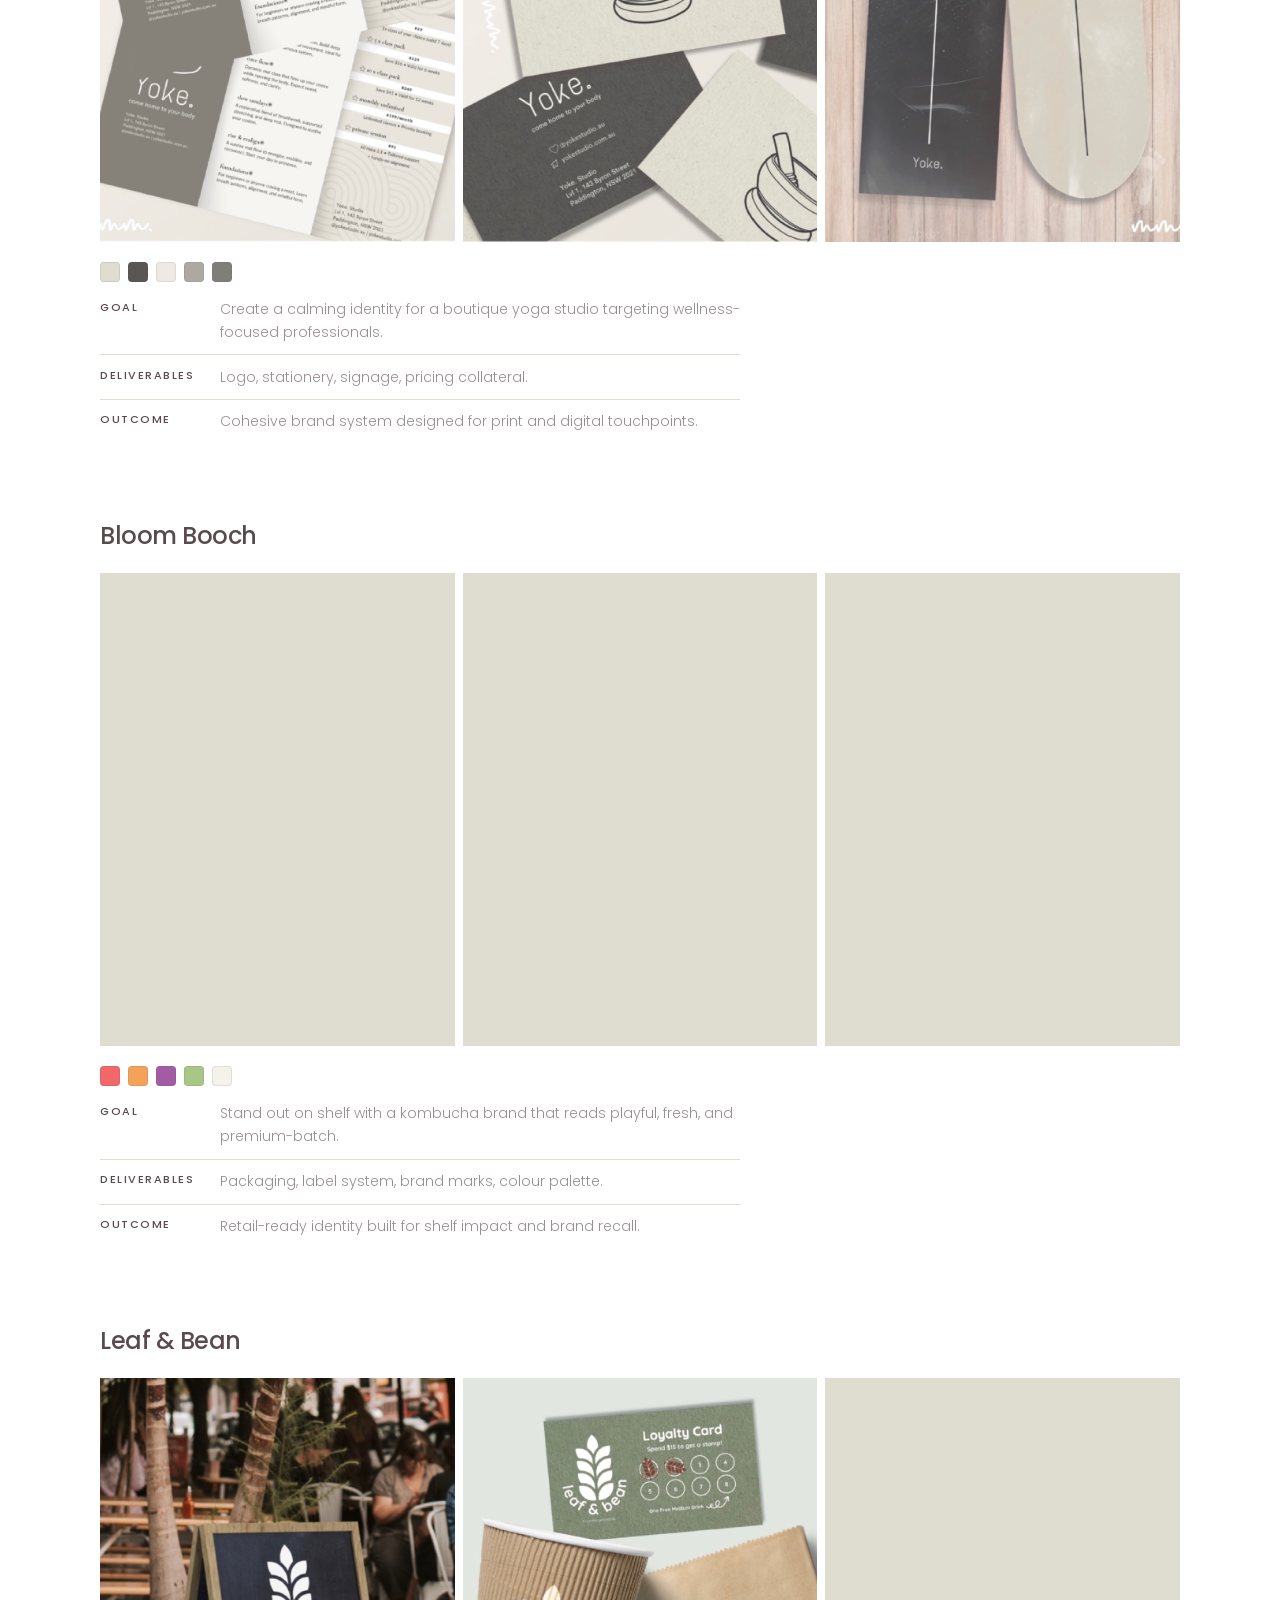
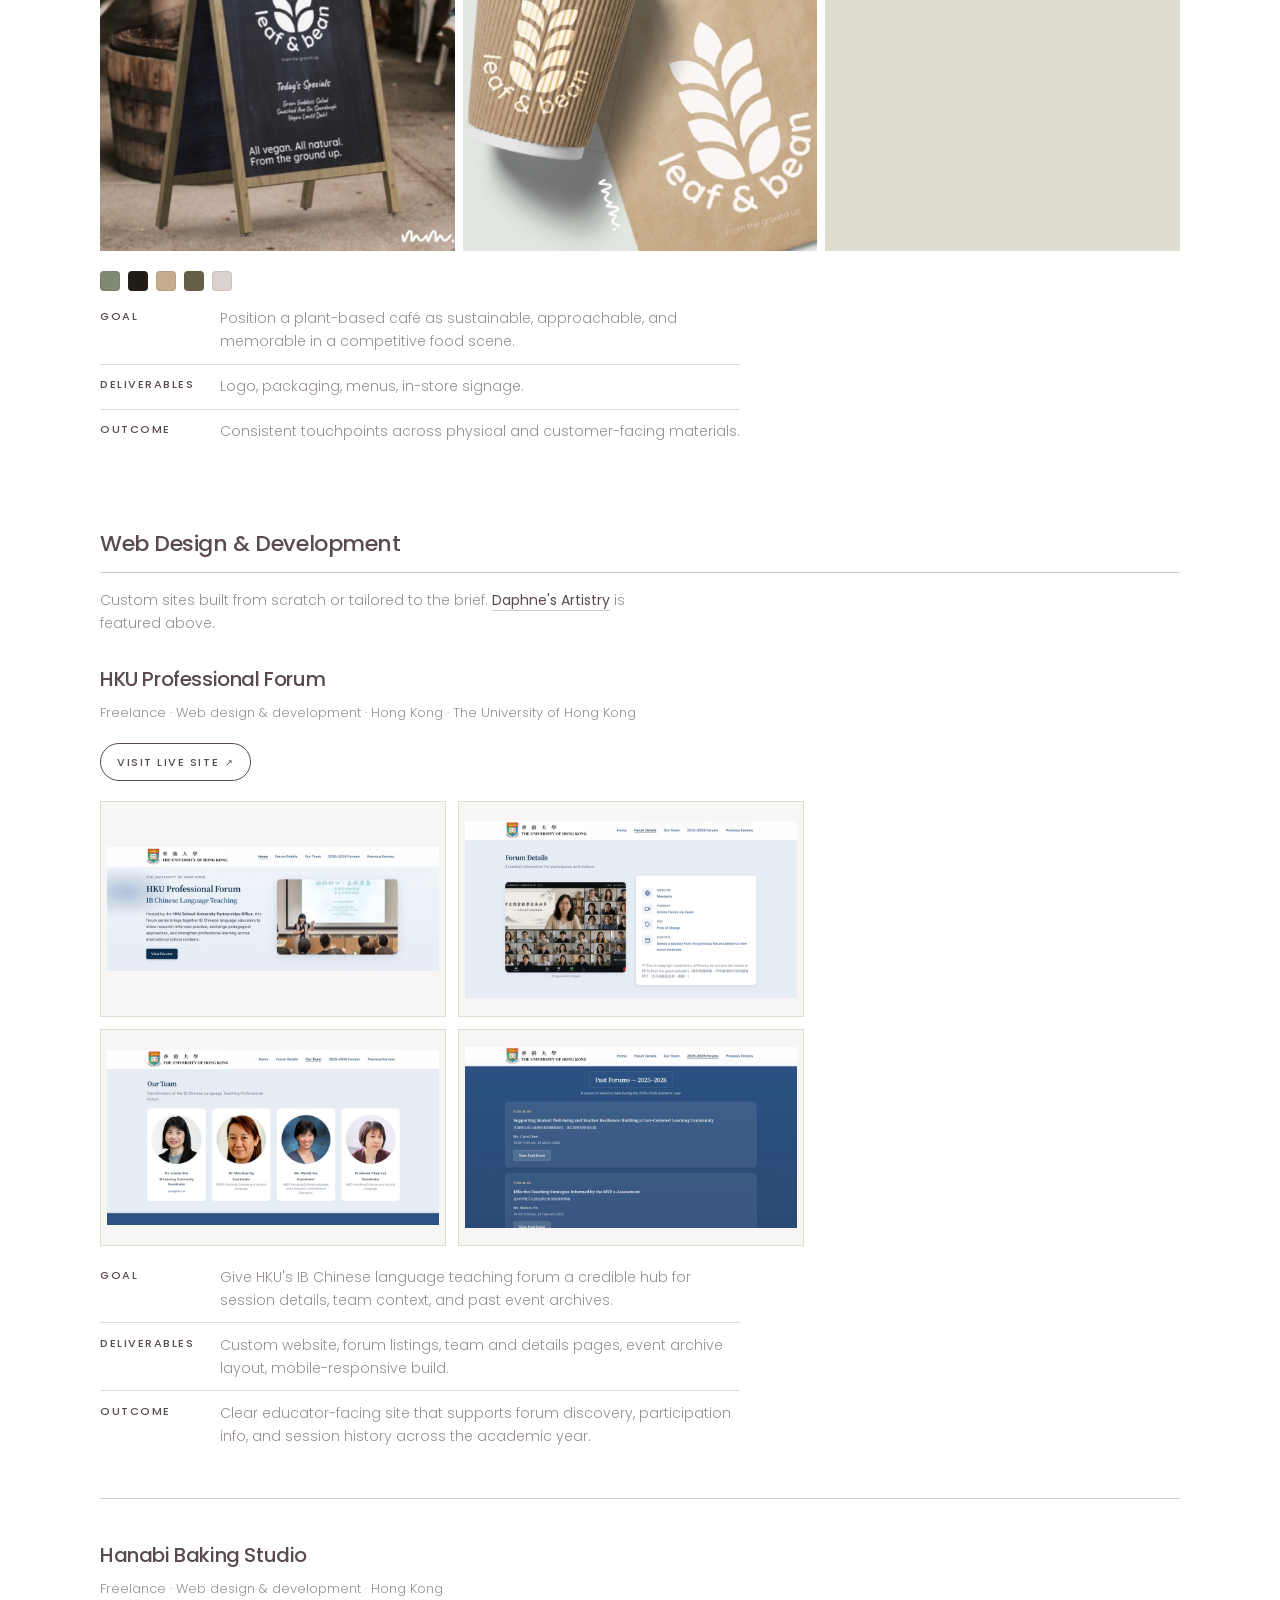
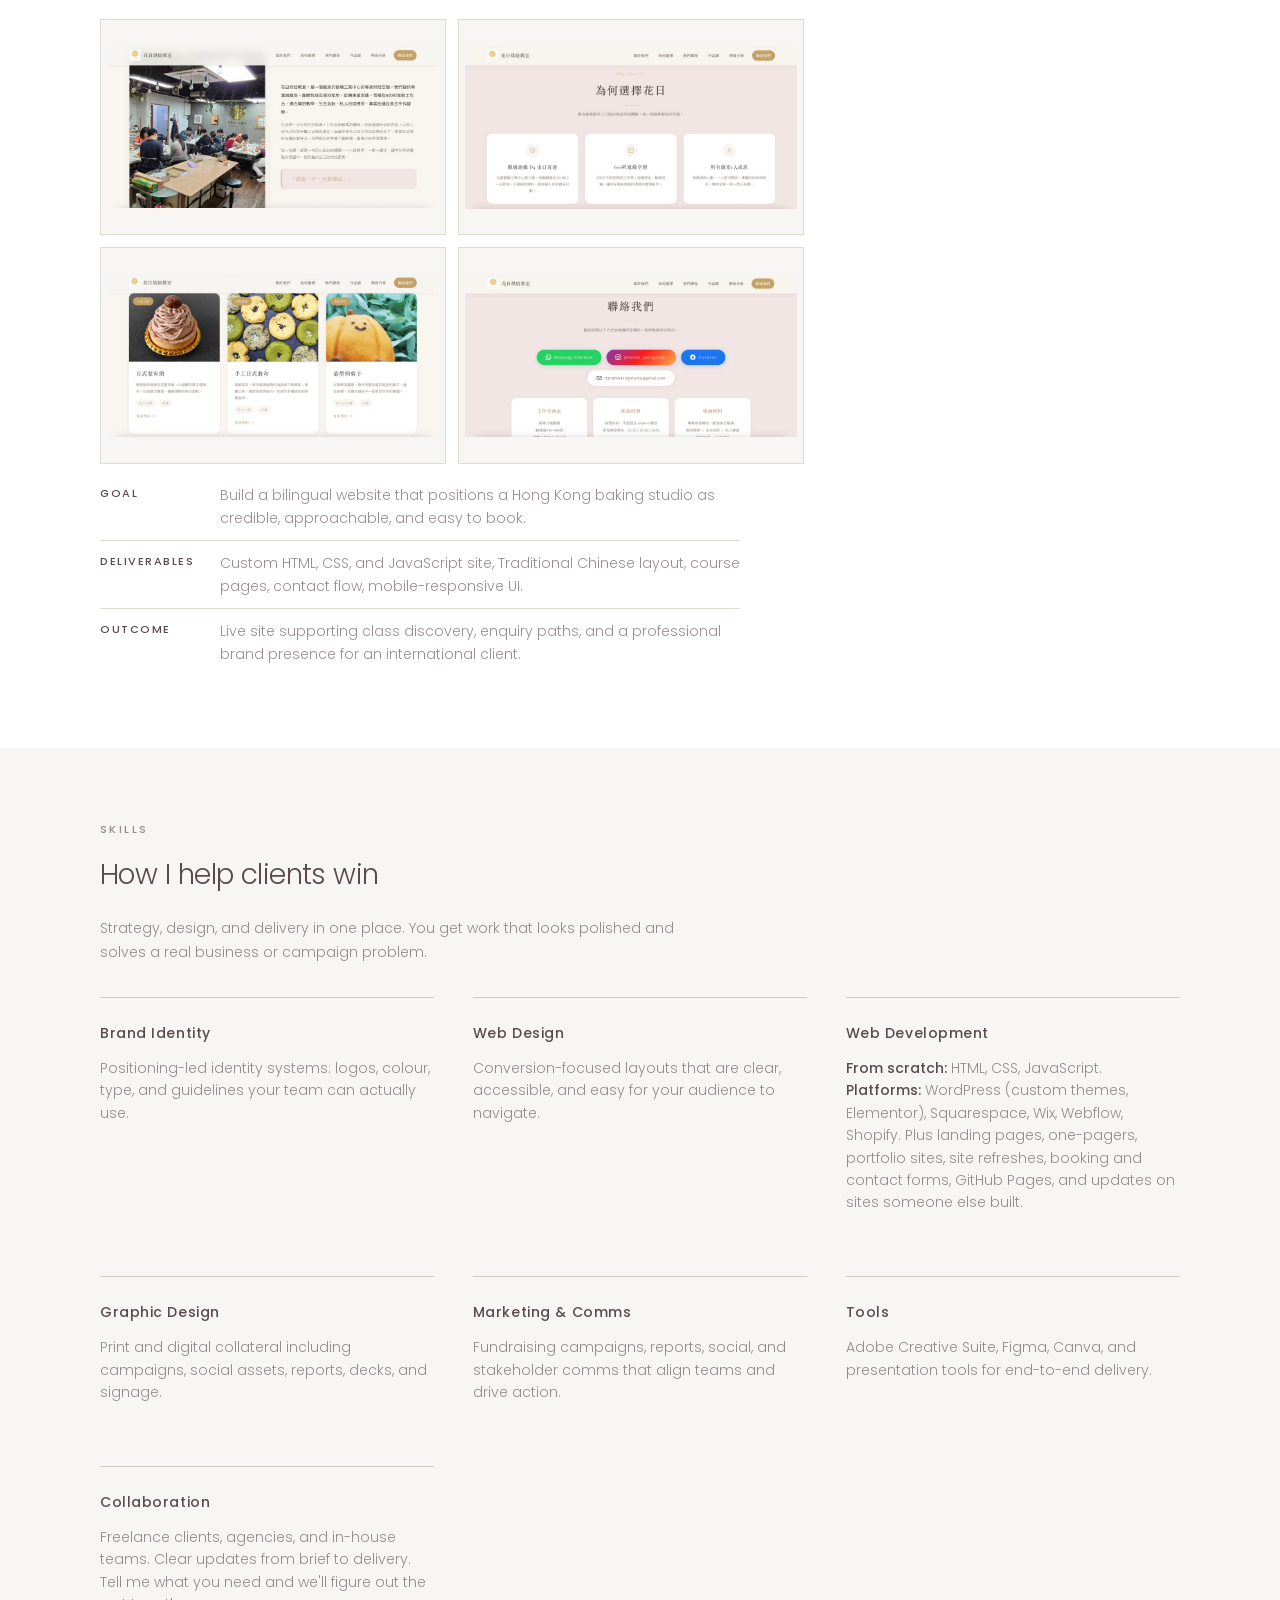
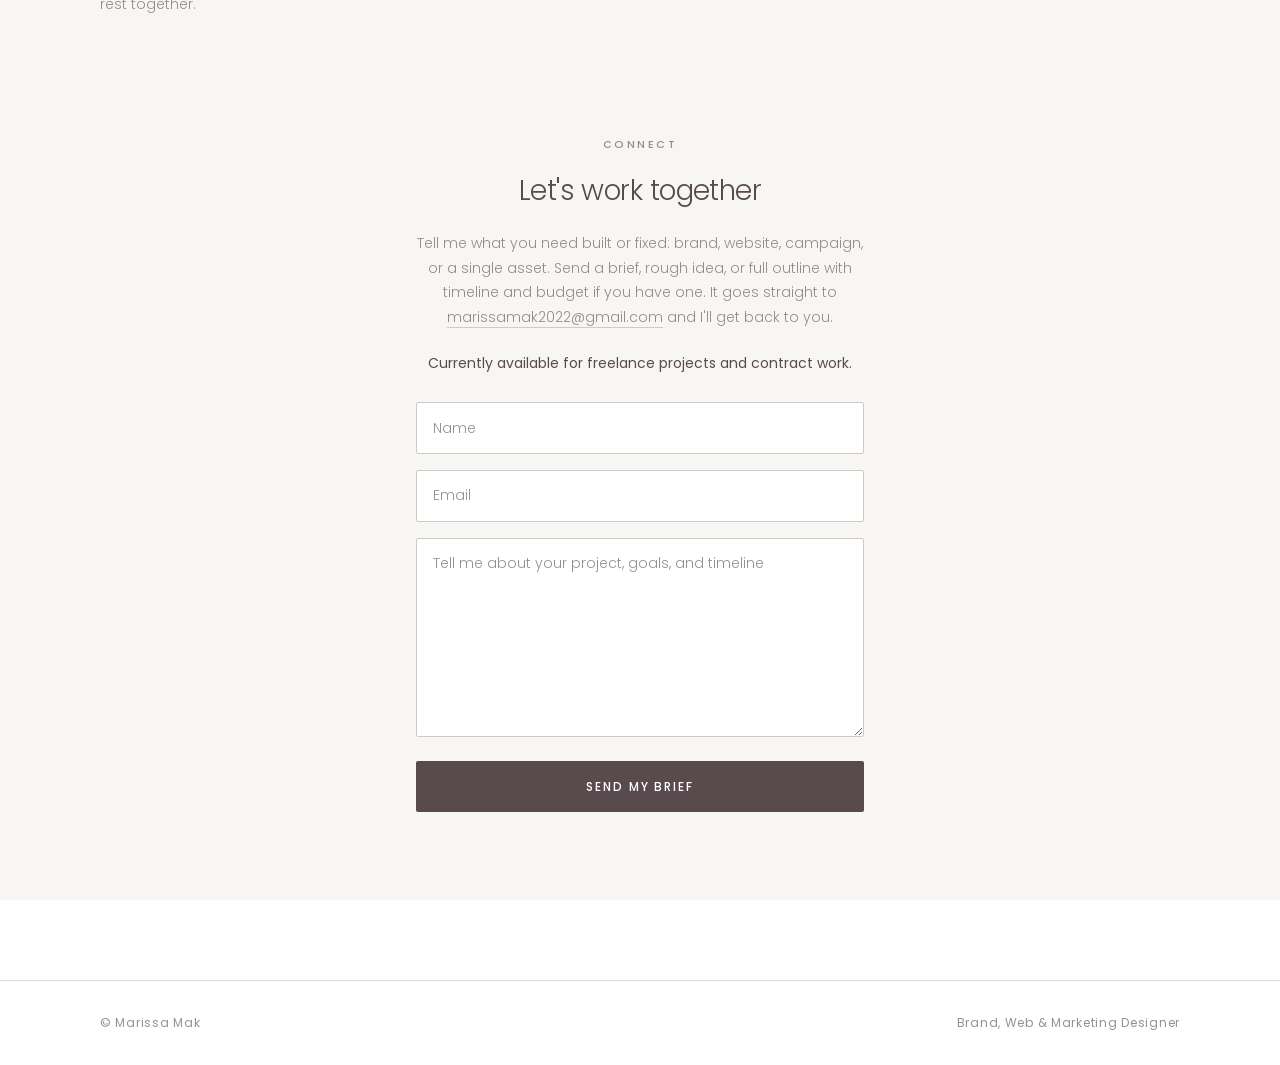
==== commit ce176cbc: "Torch Articles" ====
--- a/index.html
+++ b/index.html
@@ -17,7 +17,7 @@
   <noscript>
     <link href="https://fonts.googleapis.com/css2?family=Poppins:wght@300;400;500;600&display=swap" rel="stylesheet">
   </noscript>
-  <link rel="stylesheet" href="styles.css?v=45">
+  <link rel="stylesheet" href="styles.css?v=46">
   <link rel="preload" as="image" href="images/my-pic.jpg?v=3" fetchpriority="high">
 </head>
 <body>
@@ -179,7 +179,7 @@
                 </div>
                 <div class="case-study__row">
                   <dt>Deliverables</dt>
-                  <dd>Campaign creative, social, reports, event collateral, web banners, internal decks, website updates.</dd>
+                  <dd>Campaign creative, social, reports, event collateral, web banners, internal decks, website updates, Torch magazine features.</dd>
                 </div>
                 <div class="case-study__row">
                   <dt>Outcome</dt>
@@ -187,6 +187,167 @@
                 </div>
               </dl>
             </article>
+
+            <h4 class="work-category__subtitle work-category__subtitle--legacy">Writing · Torch magazine</h4>
+            <p class="writing-gallery__intro">Feature stories written in-house for Torch, Legacy Brisbane's member magazine. Click any cover to read the full page.</p>
+            <div class="writing-gallery reveal" role="list">
+              <button type="button" class="writing-card" role="listitem"
+                data-writing-title="Memories of a Legacy Child in the 1950s"
+                data-writing-issue="Summer 2025"
+                data-writing-images='["images/legacy-writing/legacy-writing-memories-legacy-child.jpg"]'>
+                <span class="writing-card__frame">
+                  <img src="images/legacy-writing/legacy-writing-memories-legacy-child.jpg" alt="" loading="lazy" decoding="async">
+                  <span class="writing-card__zoom" aria-hidden="true">Click to read</span>
+                </span>
+                <span class="writing-card__meta">
+                  <span class="writing-card__title">Memories of a Legacy Child in the 1950s</span>
+                  <span class="writing-card__issue">Summer 2025</span>
+                </span>
+              </button>
+              <button type="button" class="writing-card" role="listitem"
+                data-writing-title="Snifter the Piddling Pooch: A Legacy of Laughter and Love"
+                data-writing-issue="Summer 2025 · 2 pages"
+                data-writing-images='["images/legacy-writing/legacy-writing-snifter-01.jpg","images/legacy-writing/legacy-writing-snifter-02.jpg"]'>
+                <span class="writing-card__frame">
+                  <img src="images/legacy-writing/legacy-writing-snifter-01.jpg" alt="" loading="lazy" decoding="async">
+                  <span class="writing-card__zoom" aria-hidden="true">Click to read</span>
+                </span>
+                <span class="writing-card__meta">
+                  <span class="writing-card__title">Snifter the Piddling Pooch</span>
+                  <span class="writing-card__issue">Summer 2025</span>
+                </span>
+              </button>
+              <button type="button" class="writing-card" role="listitem"
+                data-writing-title="Legacy Kids' Summer Adventure: Three Days of Fun"
+                data-writing-issue="Summer 2025"
+                data-writing-images='["images/legacy-writing/legacy-writing-summer-adventure.jpg"]'>
+                <span class="writing-card__frame">
+                  <img src="images/legacy-writing/legacy-writing-summer-adventure.jpg" alt="" loading="lazy" decoding="async">
+                  <span class="writing-card__zoom" aria-hidden="true">Click to read</span>
+                </span>
+                <span class="writing-card__meta">
+                  <span class="writing-card__title">Legacy Kids' Summer Adventure</span>
+                  <span class="writing-card__issue">Summer 2025</span>
+                </span>
+              </button>
+              <button type="button" class="writing-card" role="listitem"
+                data-writing-title="Nicholas' Big Dreams: Giving Day 2025"
+                data-writing-issue="Winter 2025"
+                data-writing-images='["images/legacy-writing/legacy-writing-nicholas-giving-day.jpg"]'>
+                <span class="writing-card__frame">
+                  <img src="images/legacy-writing/legacy-writing-nicholas-giving-day.jpg" alt="" loading="lazy" decoding="async">
+                  <span class="writing-card__zoom" aria-hidden="true">Click to read</span>
+                </span>
+                <span class="writing-card__meta">
+                  <span class="writing-card__title">Nicholas' Big Dreams: Giving Day 2025</span>
+                  <span class="writing-card__issue">Winter 2025</span>
+                </span>
+              </button>
+              <button type="button" class="writing-card" role="listitem"
+                data-writing-title="Third Annual Giving Day: A Huge Success"
+                data-writing-issue="Autumn 2024"
+                data-writing-images='["images/legacy-writing/legacy-writing-giving-day-success.jpg"]'>
+                <span class="writing-card__frame">
+                  <img src="images/legacy-writing/legacy-writing-giving-day-success.jpg" alt="" loading="lazy" decoding="async">
+                  <span class="writing-card__zoom" aria-hidden="true">Click to read</span>
+                </span>
+                <span class="writing-card__meta">
+                  <span class="writing-card__title">Third Annual Giving Day</span>
+                  <span class="writing-card__issue">Autumn 2024</span>
+                </span>
+              </button>
+              <button type="button" class="writing-card" role="listitem"
+                data-writing-title="Fun, Music &amp; Connection for Explorers"
+                data-writing-issue="2024"
+                data-writing-images='["images/legacy-writing/legacy-writing-explorers.jpg"]'>
+                <span class="writing-card__frame">
+                  <img src="images/legacy-writing/legacy-writing-explorers.jpg" alt="" loading="lazy" decoding="async">
+                  <span class="writing-card__zoom" aria-hidden="true">Click to read</span>
+                </span>
+                <span class="writing-card__meta">
+                  <span class="writing-card__title">Fun, Music &amp; Connection for Explorers</span>
+                  <span class="writing-card__issue">2024</span>
+                </span>
+              </button>
+              <button type="button" class="writing-card" role="listitem"
+                data-writing-title="Feel the Magic Day Camp"
+                data-writing-issue="2024"
+                data-writing-images='["images/legacy-writing/legacy-writing-feel-the-magic.jpg"]'>
+                <span class="writing-card__frame">
+                  <img src="images/legacy-writing/legacy-writing-feel-the-magic.jpg" alt="" loading="lazy" decoding="async">
+                  <span class="writing-card__zoom" aria-hidden="true">Click to read</span>
+                </span>
+                <span class="writing-card__meta">
+                  <span class="writing-card__title">Feel the Magic Day Camp</span>
+                  <span class="writing-card__issue">2024</span>
+                </span>
+              </button>
+              <button type="button" class="writing-card" role="listitem"
+                data-writing-title="Noah Price: A Young Man Stepping Up"
+                data-writing-issue="Spring 2024"
+                data-writing-images='["images/legacy-writing/legacy-writing-noah-price.jpg"]'>
+                <span class="writing-card__frame">
+                  <img src="images/legacy-writing/legacy-writing-noah-price.jpg" alt="" loading="lazy" decoding="async">
+                  <span class="writing-card__zoom" aria-hidden="true">Click to read</span>
+                </span>
+                <span class="writing-card__meta">
+                  <span class="writing-card__title">Noah Price: A Young Man Stepping Up</span>
+                  <span class="writing-card__issue">Spring 2024</span>
+                </span>
+              </button>
+              <button type="button" class="writing-card" role="listitem"
+                data-writing-title="A Day of Connection and Adventure"
+                data-writing-issue="Winter 2024"
+                data-writing-images='["images/legacy-writing/legacy-writing-connection-adventure.jpg"]'>
+                <span class="writing-card__frame">
+                  <img src="images/legacy-writing/legacy-writing-connection-adventure.jpg" alt="" loading="lazy" decoding="async">
+                  <span class="writing-card__zoom" aria-hidden="true">Click to read</span>
+                </span>
+                <span class="writing-card__meta">
+                  <span class="writing-card__title">A Day of Connection and Adventure</span>
+                  <span class="writing-card__issue">Winter 2024</span>
+                </span>
+              </button>
+              <button type="button" class="writing-card" role="listitem"
+                data-writing-title="ANZAC March in Brisbane City 2024"
+                data-writing-issue="Autumn 2024"
+                data-writing-images='["images/legacy-writing/legacy-writing-anzac-march.jpg"]'>
+                <span class="writing-card__frame">
+                  <img src="images/legacy-writing/legacy-writing-anzac-march.jpg" alt="" loading="lazy" decoding="async">
+                  <span class="writing-card__zoom" aria-hidden="true">Click to read</span>
+                </span>
+                <span class="writing-card__meta">
+                  <span class="writing-card__title">ANZAC March in Brisbane City 2024</span>
+                  <span class="writing-card__issue">Autumn 2024</span>
+                </span>
+              </button>
+              <button type="button" class="writing-card" role="listitem"
+                data-writing-title="A Salute to Our Legatees &amp; ANZAC Telegraph Pole"
+                data-writing-issue="Autumn 2024"
+                data-writing-images='["images/legacy-writing/legacy-writing-salute-legatees.jpg"]'>
+                <span class="writing-card__frame">
+                  <img src="images/legacy-writing/legacy-writing-salute-legatees.jpg" alt="" loading="lazy" decoding="async">
+                  <span class="writing-card__zoom" aria-hidden="true">Click to read</span>
+                </span>
+                <span class="writing-card__meta">
+                  <span class="writing-card__title">A Salute to Our Legatees</span>
+                  <span class="writing-card__issue">Autumn 2024</span>
+                </span>
+              </button>
+              <button type="button" class="writing-card" role="listitem"
+                data-writing-title="Sir Peter Cosgrove Site Visit"
+                data-writing-issue="Autumn 2024"
+                data-writing-images='["images/legacy-writing/legacy-writing-cosgrove-visit.jpg"]'>
+                <span class="writing-card__frame">
+                  <img src="images/legacy-writing/legacy-writing-cosgrove-visit.jpg" alt="" loading="lazy" decoding="async">
+                  <span class="writing-card__zoom" aria-hidden="true">Click to read</span>
+                </span>
+                <span class="writing-card__meta">
+                  <span class="writing-card__title">Sir Peter Cosgrove Site Visit</span>
+                  <span class="writing-card__issue">Autumn 2024</span>
+                </span>
+              </button>
+            </div>
 
             <h4 class="work-category__subtitle work-category__subtitle--legacy">Selected campaign work</h4>
             <div class="projects-grid projects-grid--legacy">
@@ -627,6 +788,18 @@
     </a>
   </div>
 
-  <script src="script.js?v=12"></script>
+  <div class="writing-lightbox" id="writing-lightbox" hidden aria-hidden="true">
+    <div class="writing-lightbox__backdrop" data-writing-close></div>
+    <div class="writing-lightbox__dialog" role="dialog" aria-modal="true" aria-labelledby="writing-lightbox-title">
+      <button type="button" class="writing-lightbox__close" data-writing-close aria-label="Close">
+        <span aria-hidden="true">&times;</span>
+      </button>
+      <p class="writing-lightbox__issue" id="writing-lightbox-issue"></p>
+      <h5 class="writing-lightbox__title" id="writing-lightbox-title"></h5>
+      <div class="writing-lightbox__pages"></div>
+    </div>
+  </div>
+
+  <script src="script.js?v=13"></script>
 </body>
 </html>
--- a/styles.css
+++ b/styles.css
@@ -652,6 +652,222 @@
   margin-top: 0.5rem;
 }
 
+.writing-gallery__intro {
+  max-width: 40rem;
+  margin: 0.35rem 0 1.25rem;
+  font-size: 0.875rem;
+  font-weight: 300;
+  color: var(--text-muted);
+  line-height: 1.7;
+}
+
+.writing-gallery {
+  display: grid;
+  grid-template-columns: repeat(2, minmax(0, 1fr));
+  gap: 1rem 0.875rem;
+  margin-bottom: 2.5rem;
+}
+
+.writing-card {
+  display: flex;
+  flex-direction: column;
+  gap: 0.65rem;
+  padding: 0;
+  border: 0;
+  background: transparent;
+  text-align: left;
+  cursor: pointer;
+  font: inherit;
+  color: inherit;
+}
+
+.writing-card__frame {
+  position: relative;
+  display: block;
+  overflow: hidden;
+  aspect-ratio: 3 / 4;
+  border: 1px solid var(--accent-dark);
+  border-radius: 3px;
+  background: var(--white);
+  box-shadow: 0 1px 0 rgba(0, 0, 0, 0.04);
+  transition: transform 0.25s ease, box-shadow 0.25s ease;
+}
+
+.writing-card__frame img {
+  width: 100%;
+  height: 100%;
+  object-fit: cover;
+  object-position: top center;
+  display: block;
+  transition: transform 0.35s ease;
+}
+
+.writing-card__zoom {
+  position: absolute;
+  inset: 0;
+  display: flex;
+  align-items: center;
+  justify-content: center;
+  padding: 0.75rem;
+  font-size: 0.6875rem;
+  font-weight: 500;
+  letter-spacing: 0.14em;
+  text-transform: uppercase;
+  color: var(--white);
+  background: rgba(20, 28, 38, 0.55);
+  opacity: 0;
+  transition: opacity 0.25s ease;
+}
+
+.writing-card:hover .writing-card__frame,
+.writing-card:focus-visible .writing-card__frame {
+  transform: translateY(-2px);
+  box-shadow: 0 8px 24px rgba(0, 0, 0, 0.08);
+}
+
+.writing-card:hover .writing-card__frame img,
+.writing-card:focus-visible .writing-card__frame img {
+  transform: scale(1.03);
+}
+
+.writing-card:hover .writing-card__zoom,
+.writing-card:focus-visible .writing-card__zoom {
+  opacity: 1;
+}
+
+.writing-card:focus-visible {
+  outline: none;
+}
+
+.writing-card:focus-visible .writing-card__frame {
+  outline: 2px solid var(--text);
+  outline-offset: 2px;
+}
+
+.writing-card__meta {
+  display: flex;
+  flex-direction: column;
+  gap: 0.2rem;
+}
+
+.writing-card__title {
+  font-size: 0.8125rem;
+  font-weight: 500;
+  letter-spacing: -0.01em;
+  line-height: 1.35;
+}
+
+.writing-card__issue {
+  font-size: 0.6875rem;
+  font-weight: 400;
+  letter-spacing: 0.08em;
+  text-transform: uppercase;
+  color: var(--text-muted);
+}
+
+.writing-lightbox {
+  position: fixed;
+  inset: 0;
+  z-index: 1200;
+  display: flex;
+  align-items: center;
+  justify-content: center;
+  padding: 1rem;
+}
+
+.writing-lightbox[hidden] {
+  display: none;
+}
+
+.writing-lightbox__backdrop {
+  position: absolute;
+  inset: 0;
+  background: rgba(12, 16, 22, 0.82);
+  backdrop-filter: blur(4px);
+}
+
+.writing-lightbox__dialog {
+  position: relative;
+  z-index: 1;
+  width: min(52rem, 100%);
+  max-height: calc(100vh - 2rem);
+  overflow: auto;
+  padding: 1.25rem 1rem 1.5rem;
+  background: var(--white);
+  border-radius: 4px;
+  box-shadow: 0 24px 64px rgba(0, 0, 0, 0.28);
+}
+
+.writing-lightbox__close {
+  position: sticky;
+  top: 0;
+  z-index: 2;
+  display: flex;
+  align-items: center;
+  justify-content: center;
+  width: 2rem;
+  height: 2rem;
+  margin-left: auto;
+  margin-bottom: 0.25rem;
+  border: 0;
+  border-radius: 999px;
+  background: var(--bg-soft);
+  color: var(--text);
+  font-size: 1.25rem;
+  line-height: 1;
+  cursor: pointer;
+}
+
+.writing-lightbox__close:hover,
+.writing-lightbox__close:focus-visible {
+  background: var(--accent-dark);
+}
+
+.writing-lightbox__issue {
+  margin: 0 0 0.35rem;
+  font-size: 0.6875rem;
+  font-weight: 500;
+  letter-spacing: 0.14em;
+  text-transform: uppercase;
+  color: var(--text-muted);
+}
+
+.writing-lightbox__title {
+  margin: 0 0 1rem;
+  padding-right: 2rem;
+  font-size: 1rem;
+  font-weight: 500;
+  letter-spacing: -0.02em;
+  line-height: 1.35;
+}
+
+.writing-lightbox__pages {
+  display: flex;
+  flex-direction: column;
+  gap: 1rem;
+}
+
+.writing-lightbox__page {
+  width: 100%;
+  height: auto;
+  display: block;
+  border: 1px solid var(--accent-dark);
+  border-radius: 2px;
+}
+
+@media (min-width: 640px) {
+  .writing-gallery {
+    grid-template-columns: repeat(3, minmax(0, 1fr));
+    gap: 1.25rem 1rem;
+  }
+}
+
+@media (min-width: 900px) {
+  .writing-gallery {
+    grid-template-columns: repeat(4, minmax(0, 1fr));
+  }
+}
+
 #web-development .case-study + .case-study {
   margin-top: 2.5rem;
   padding-top: 2.5rem;
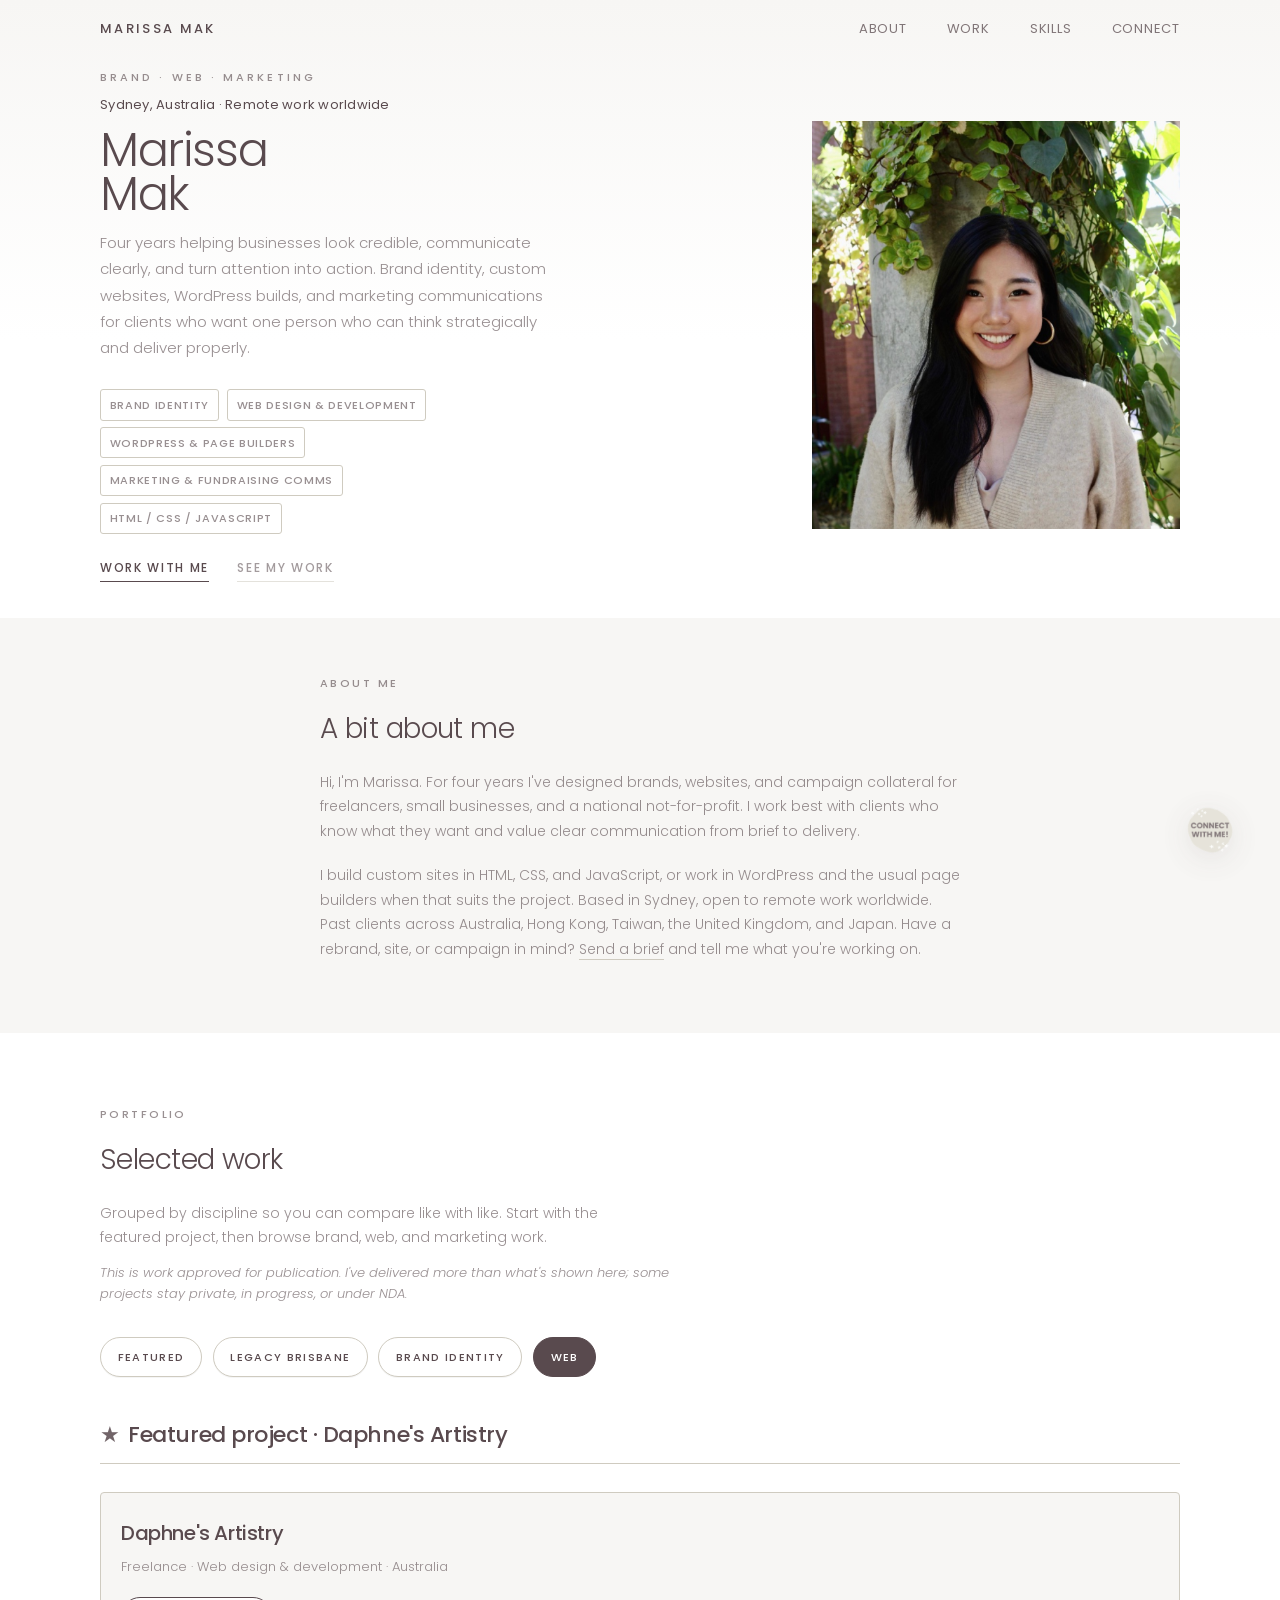
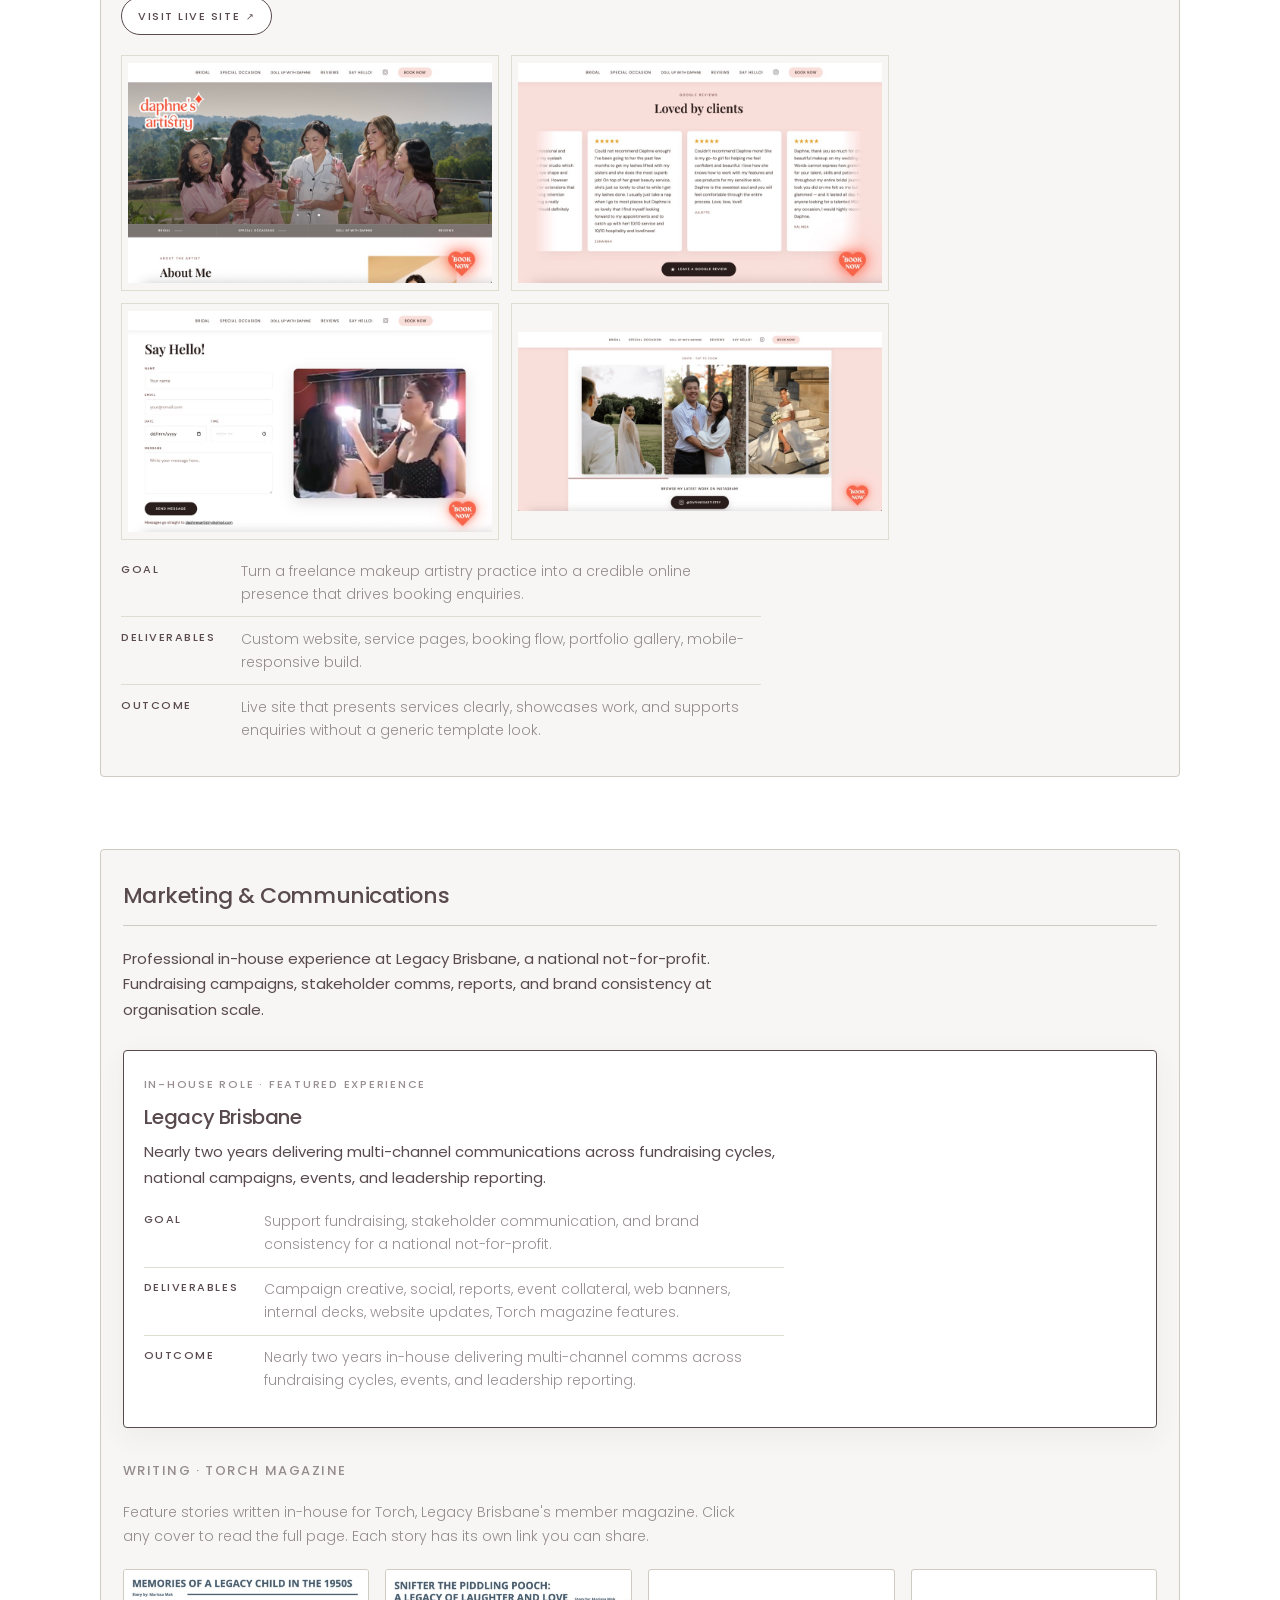
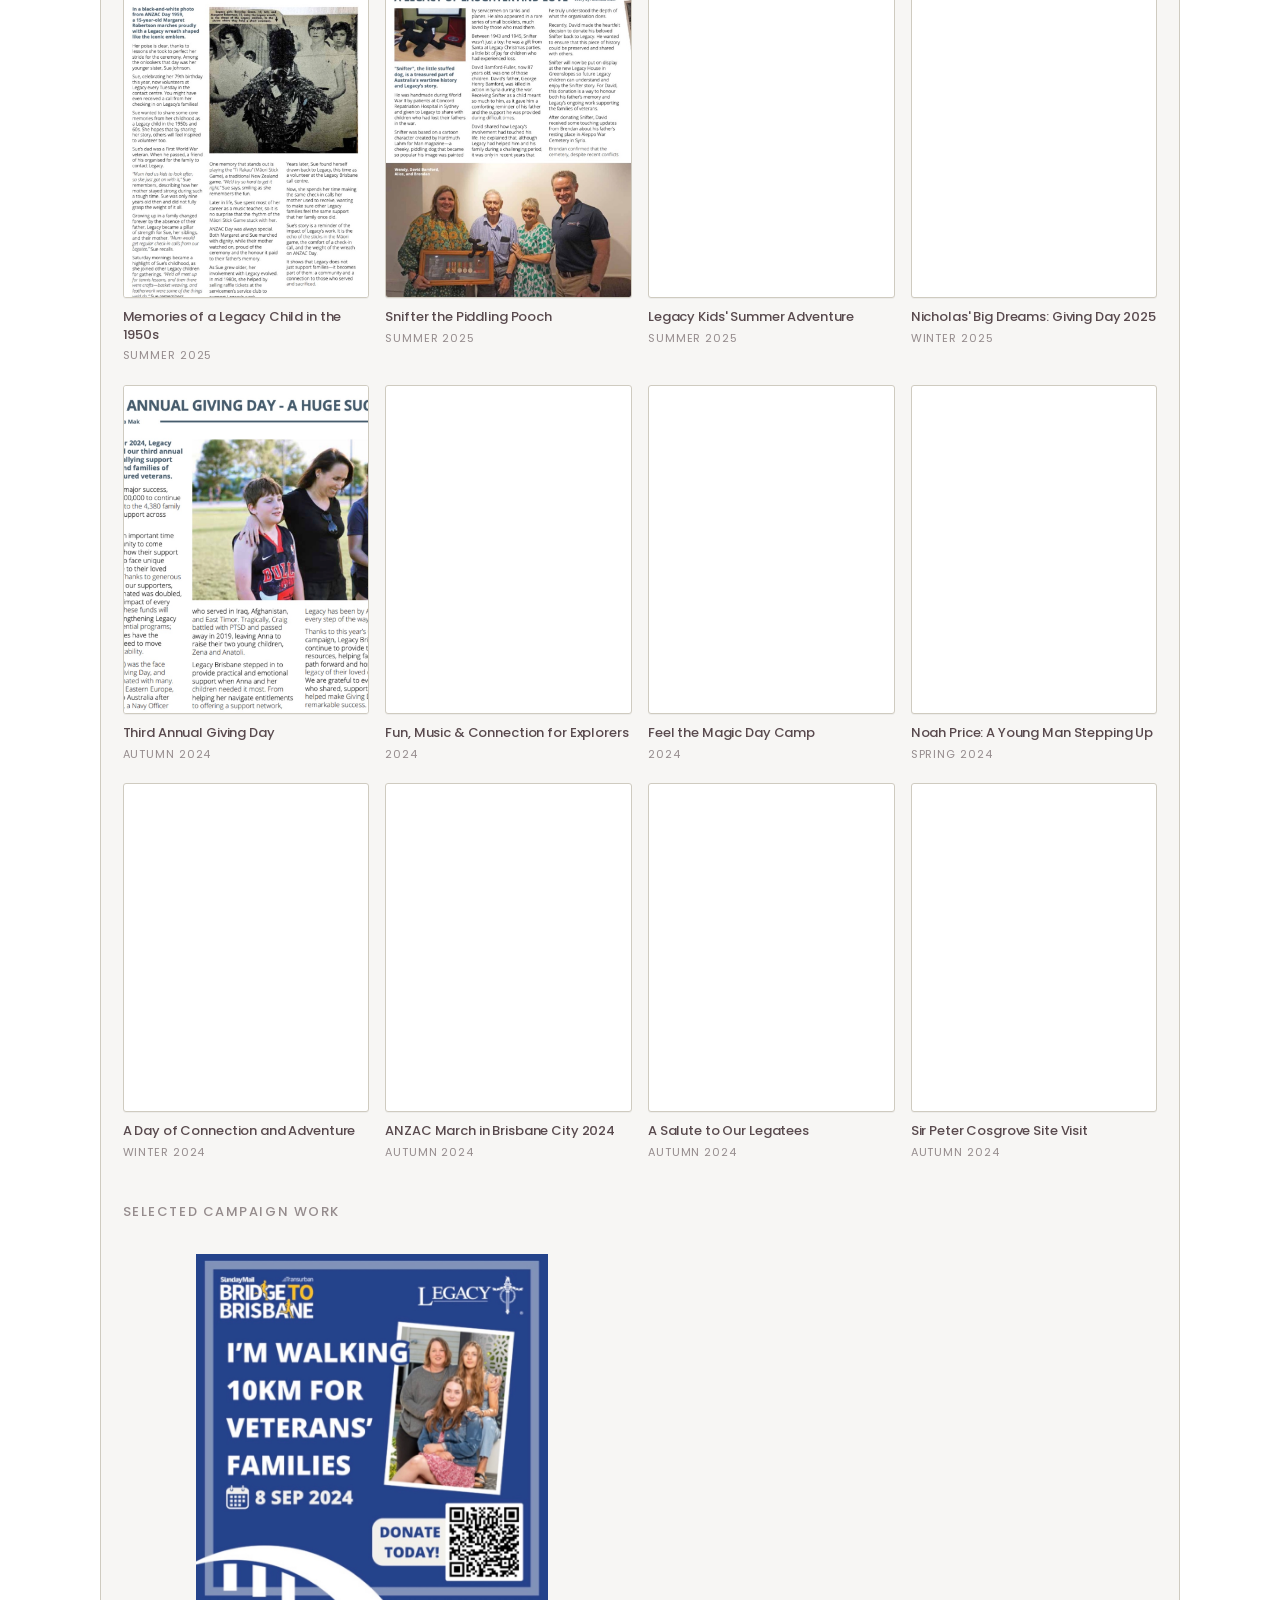
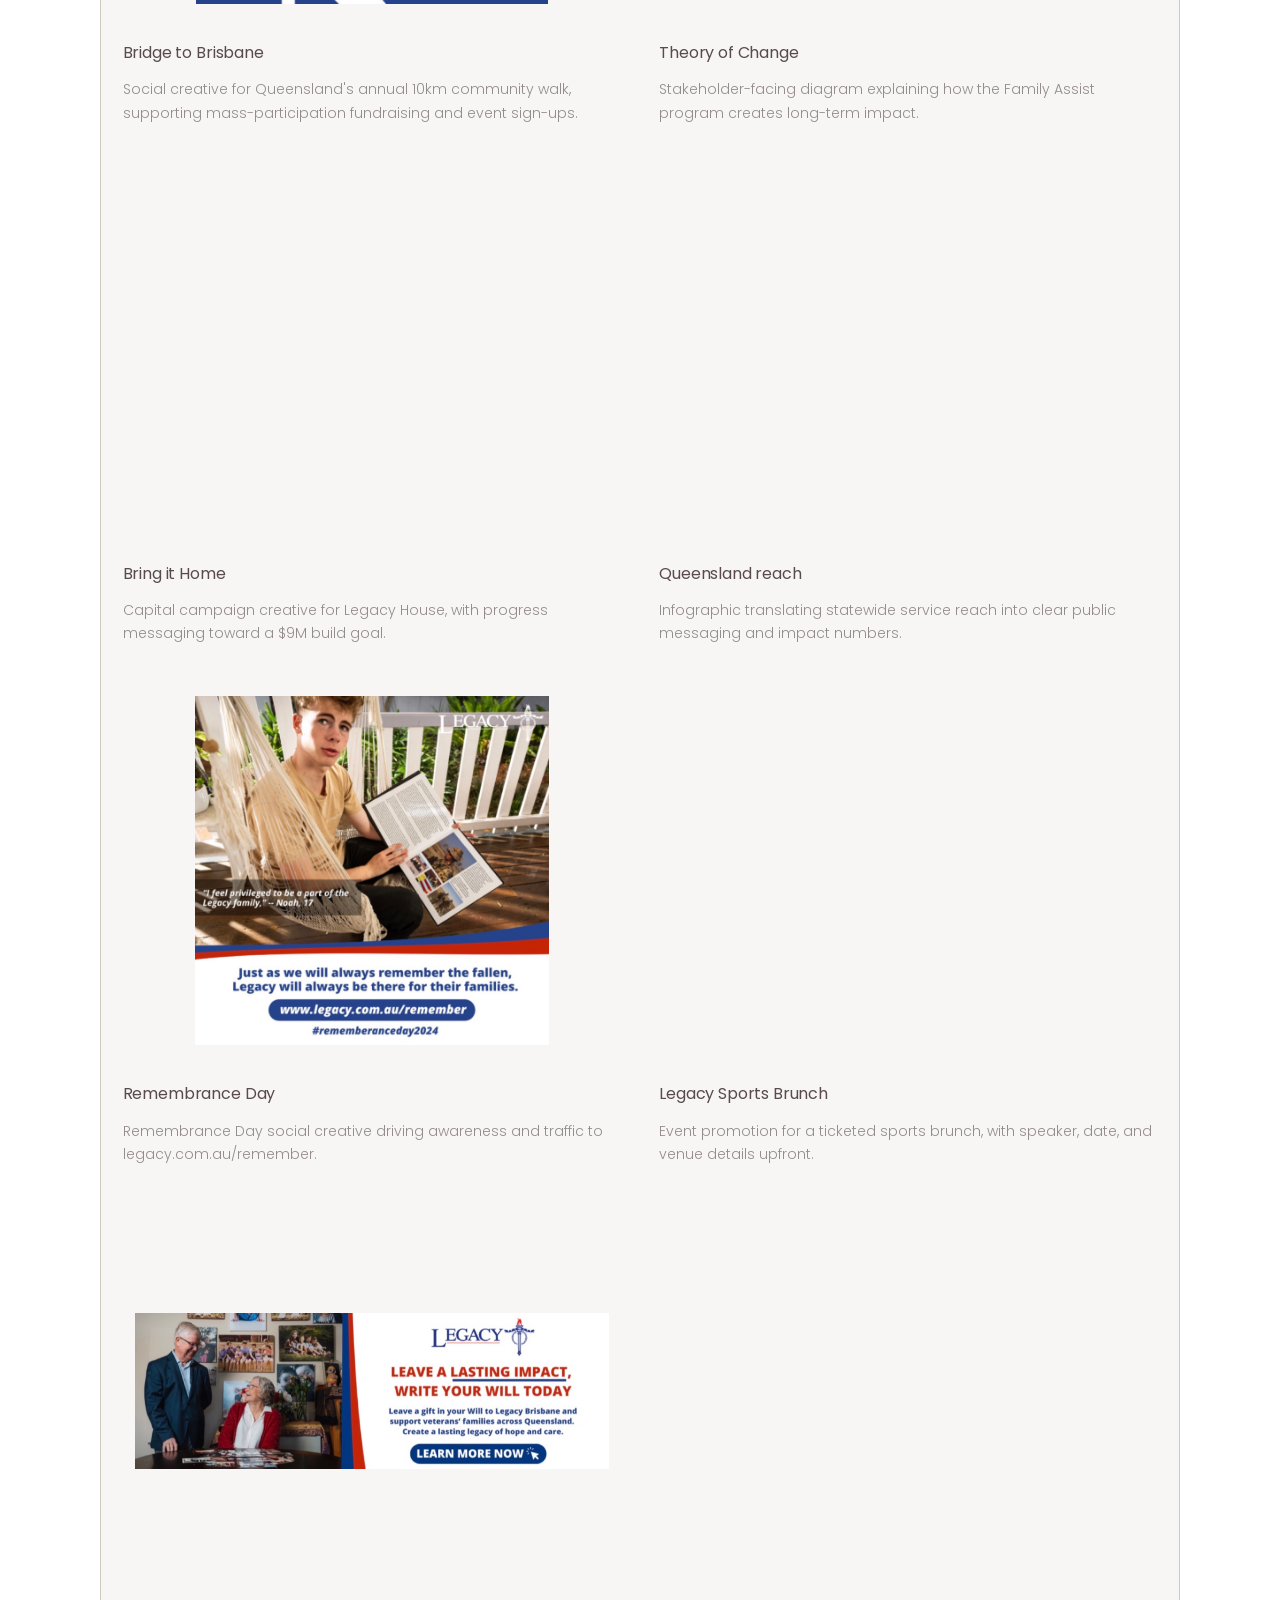
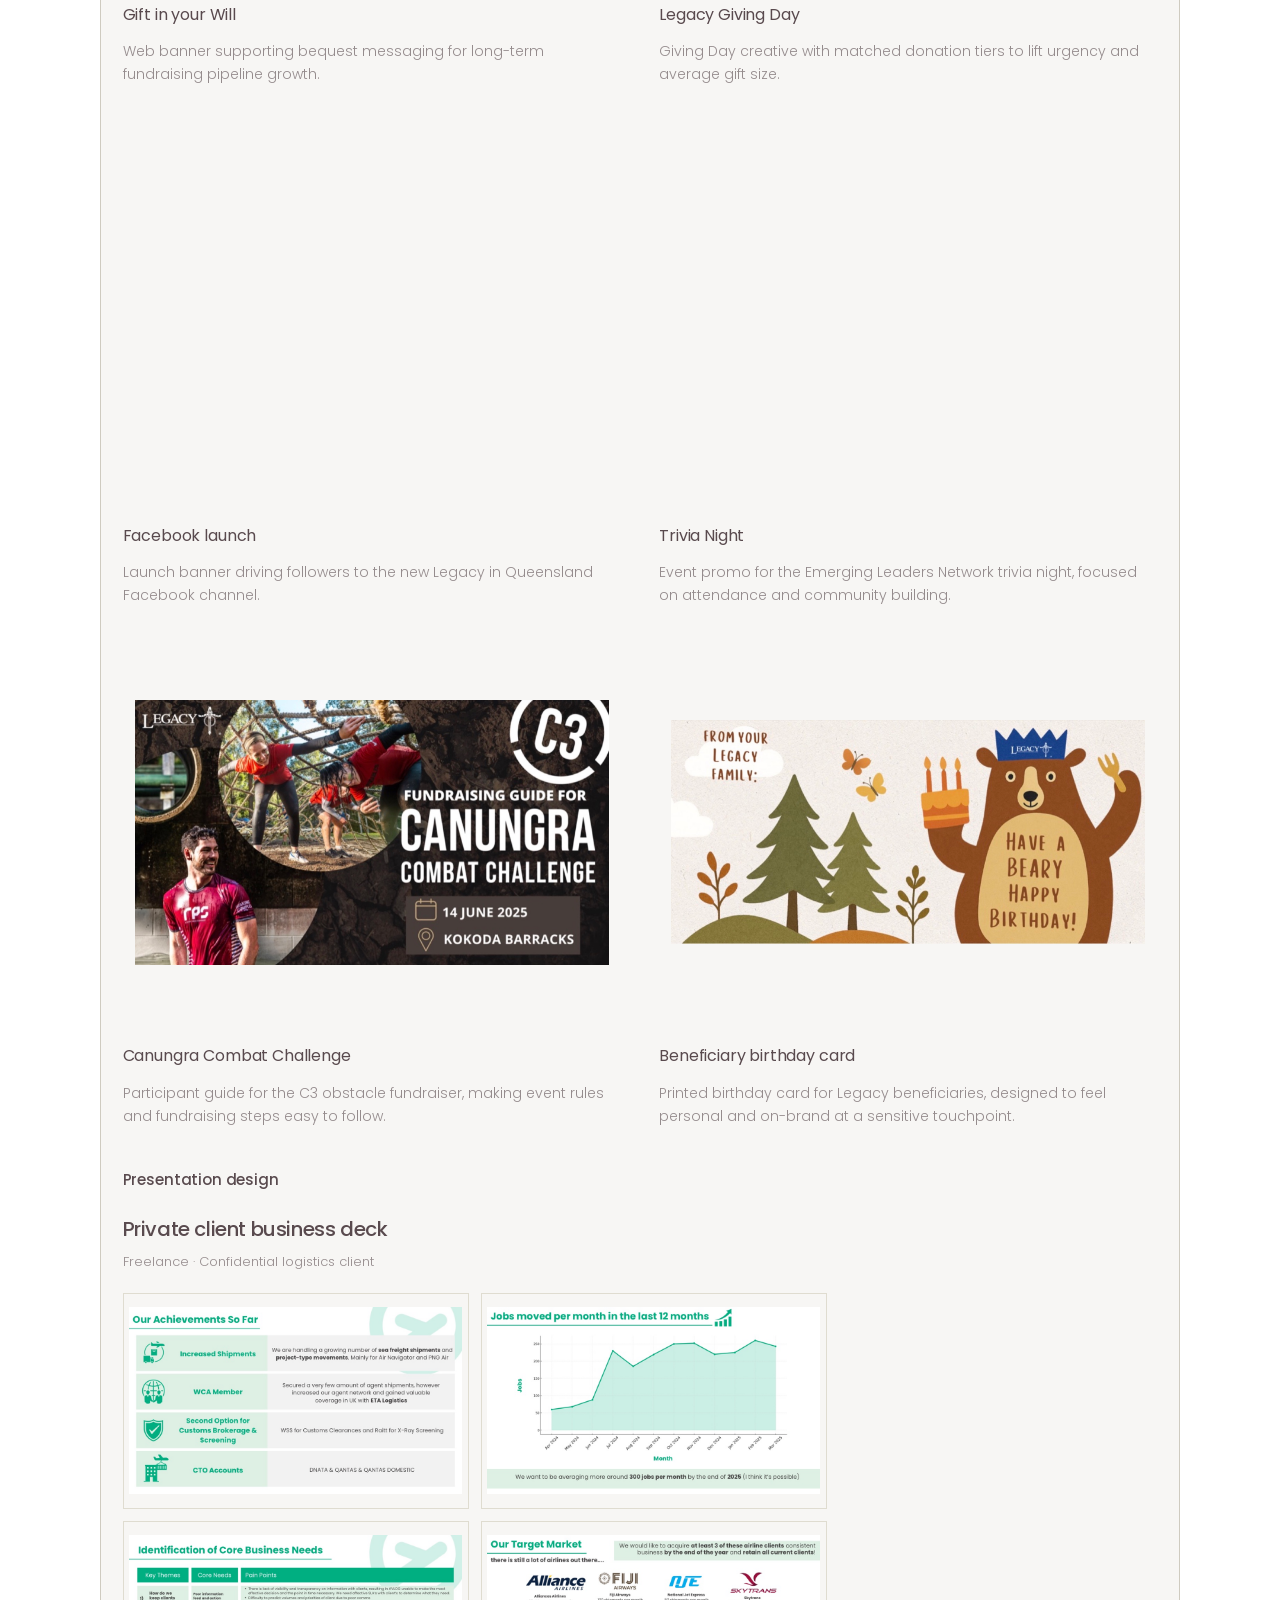
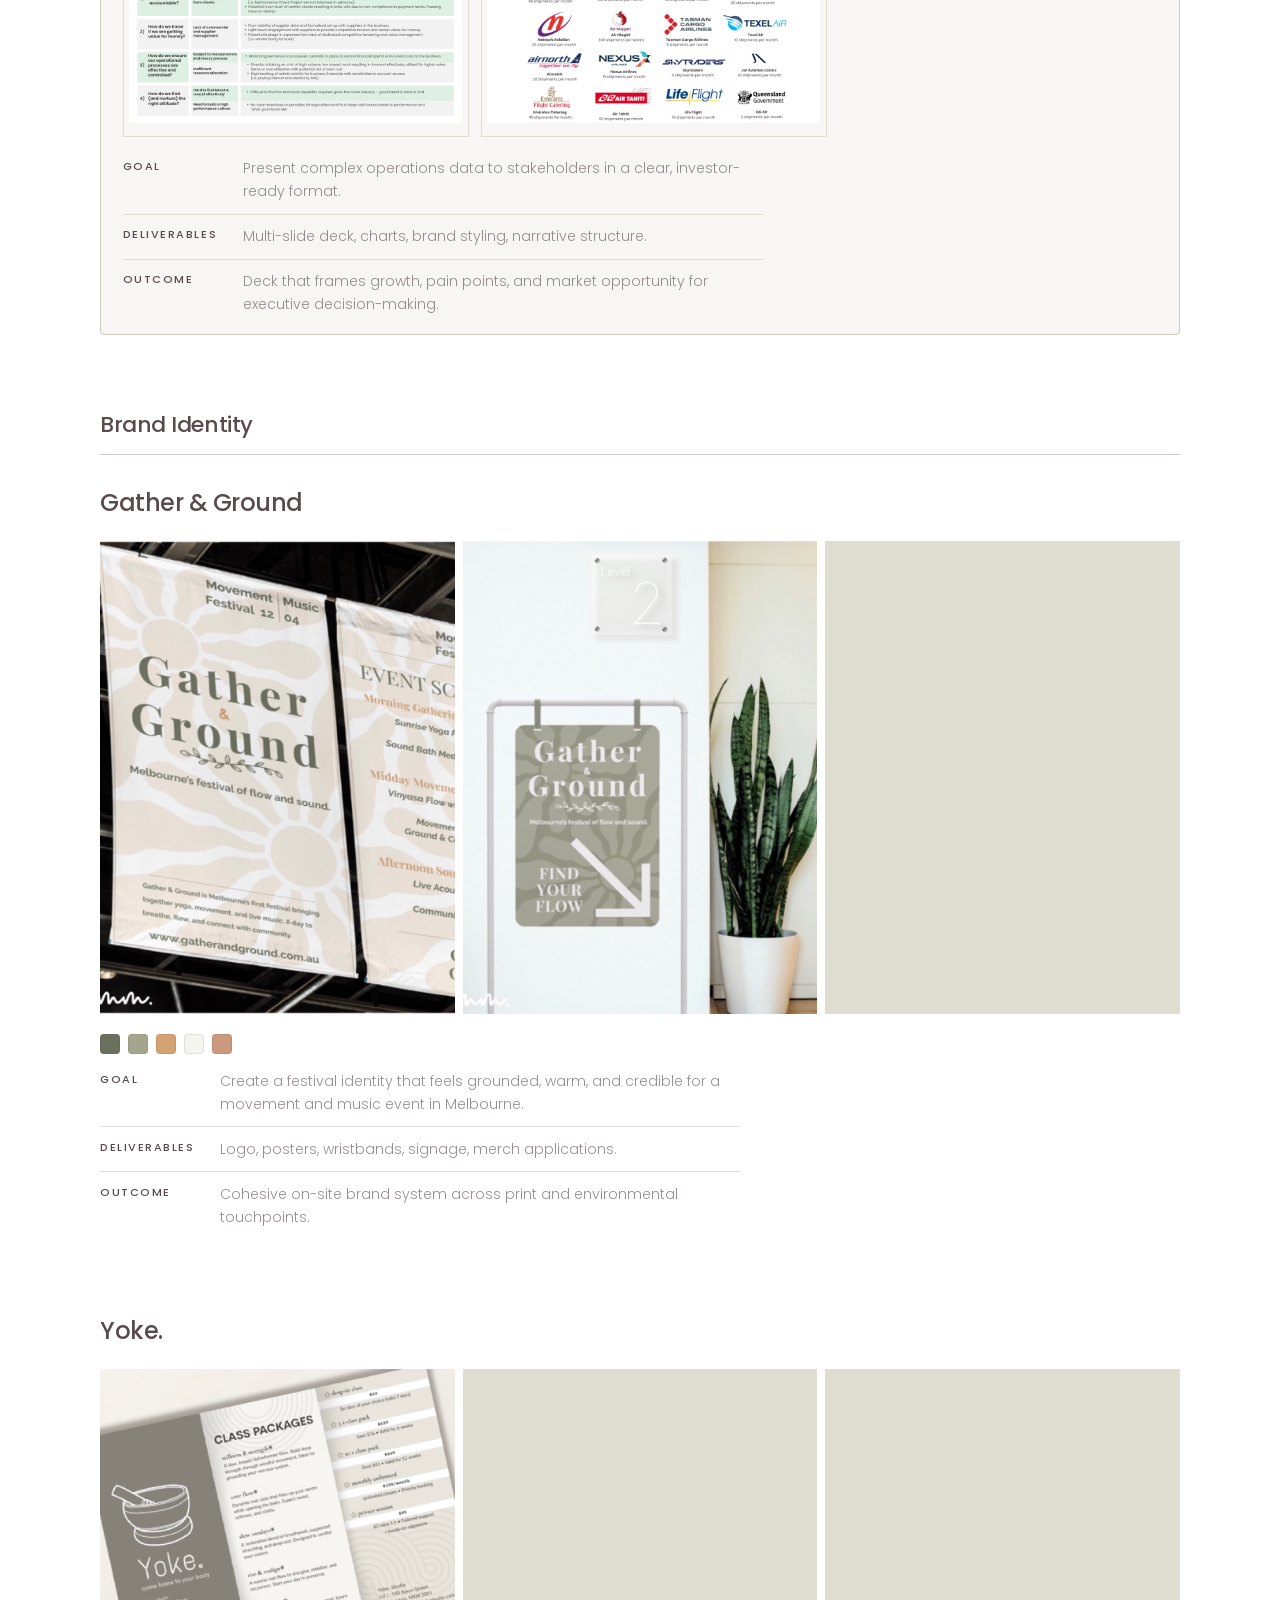
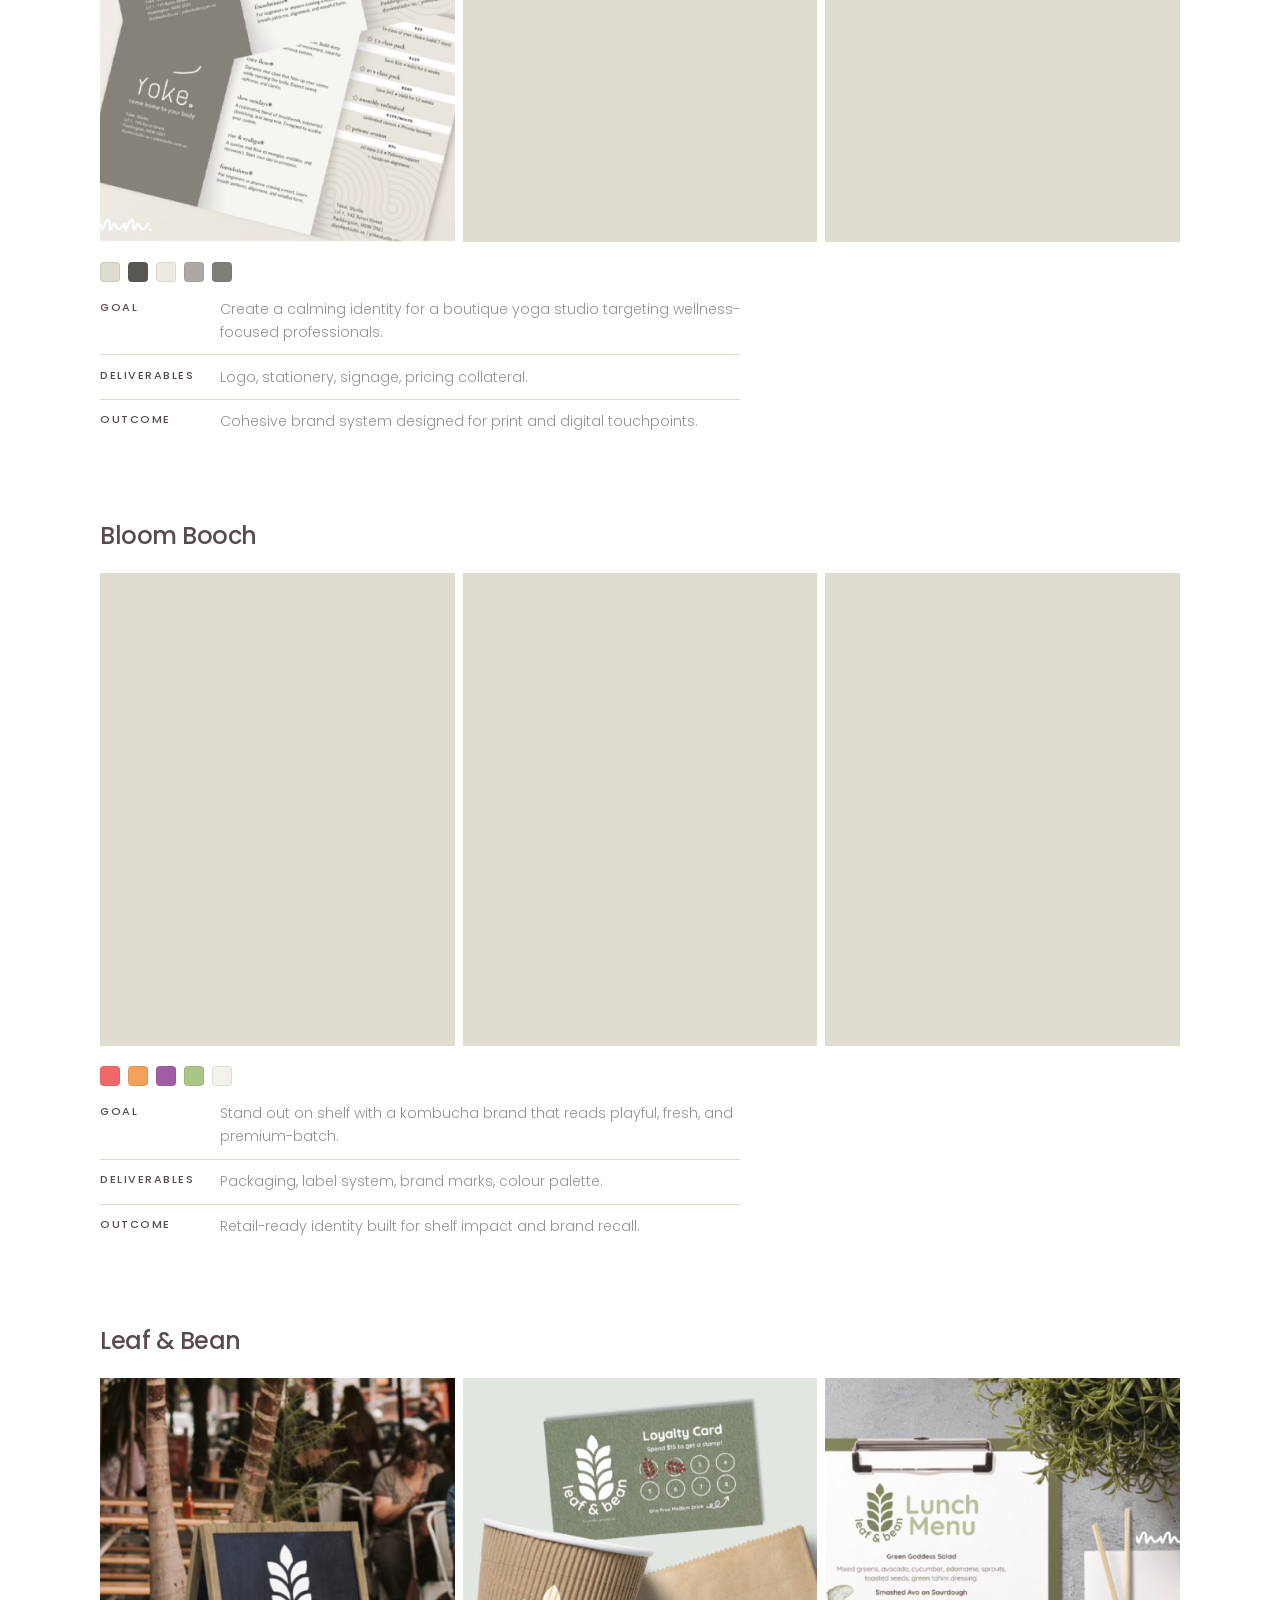
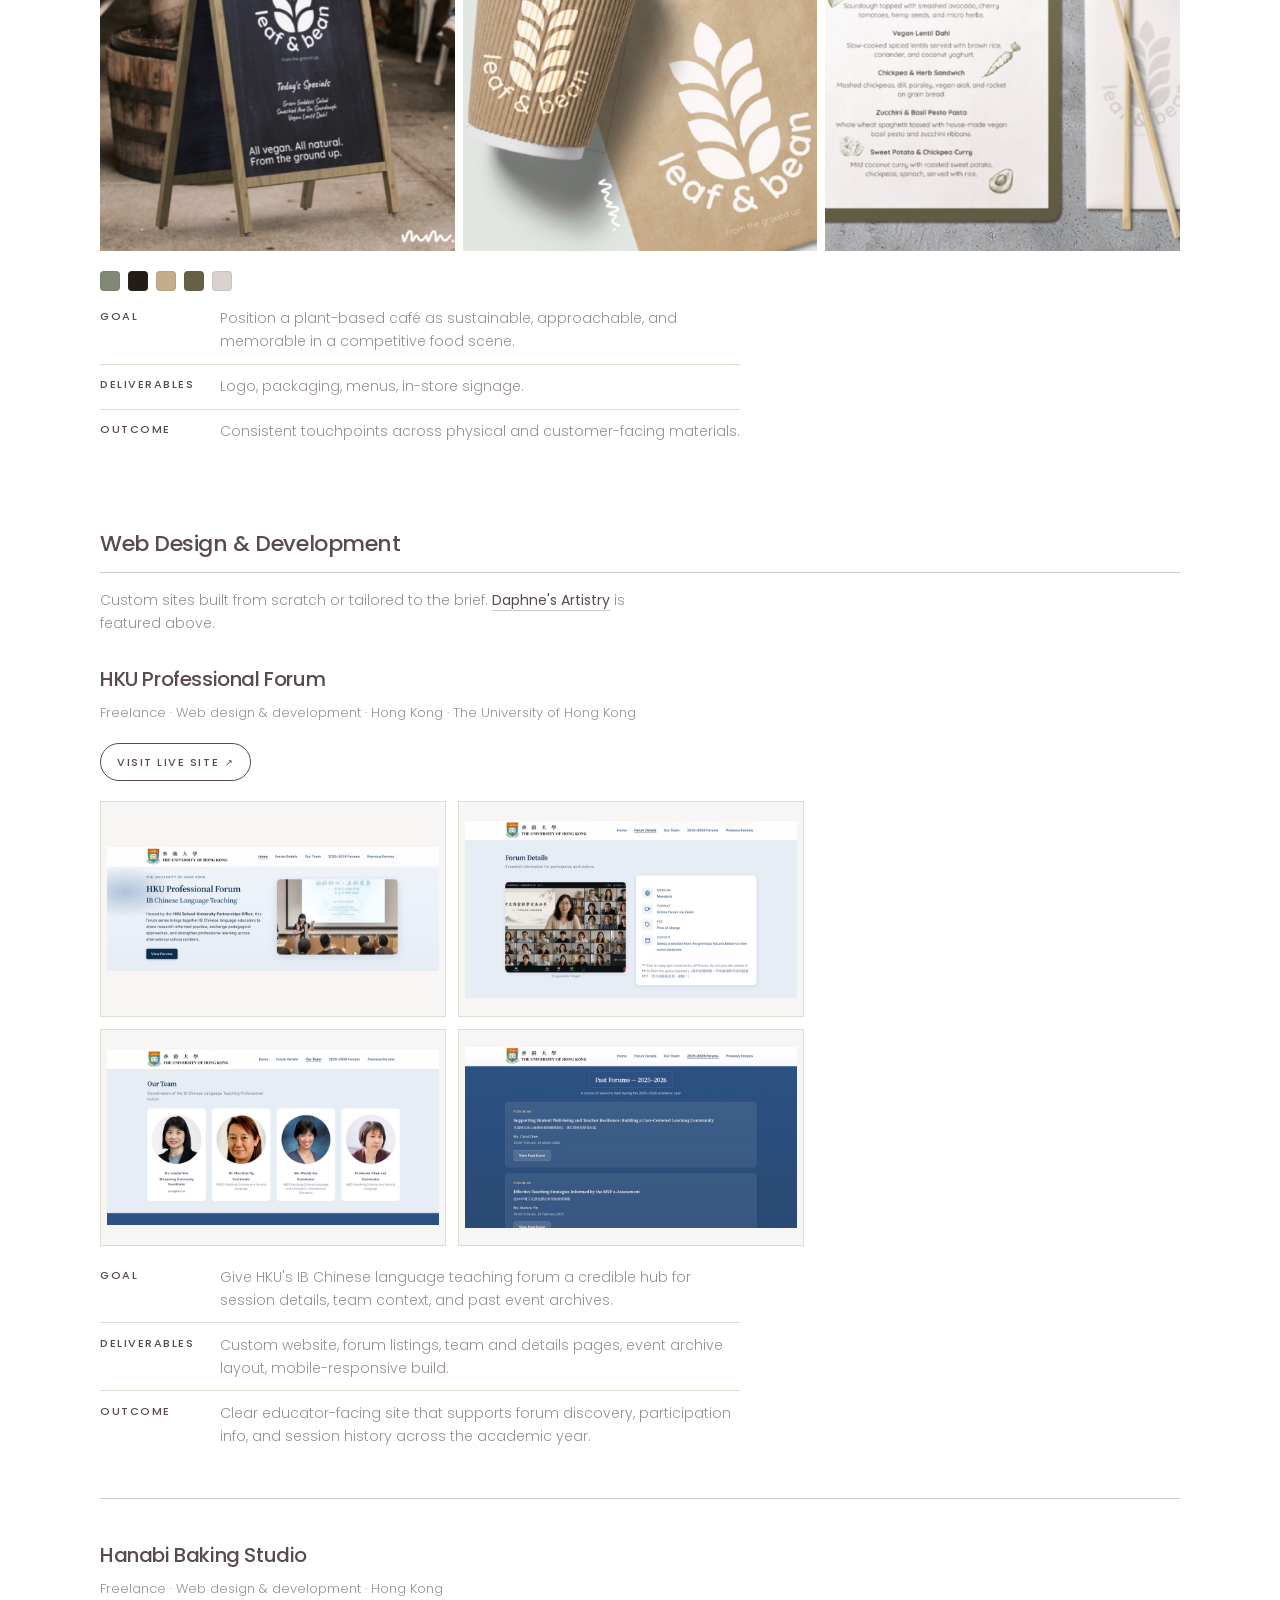
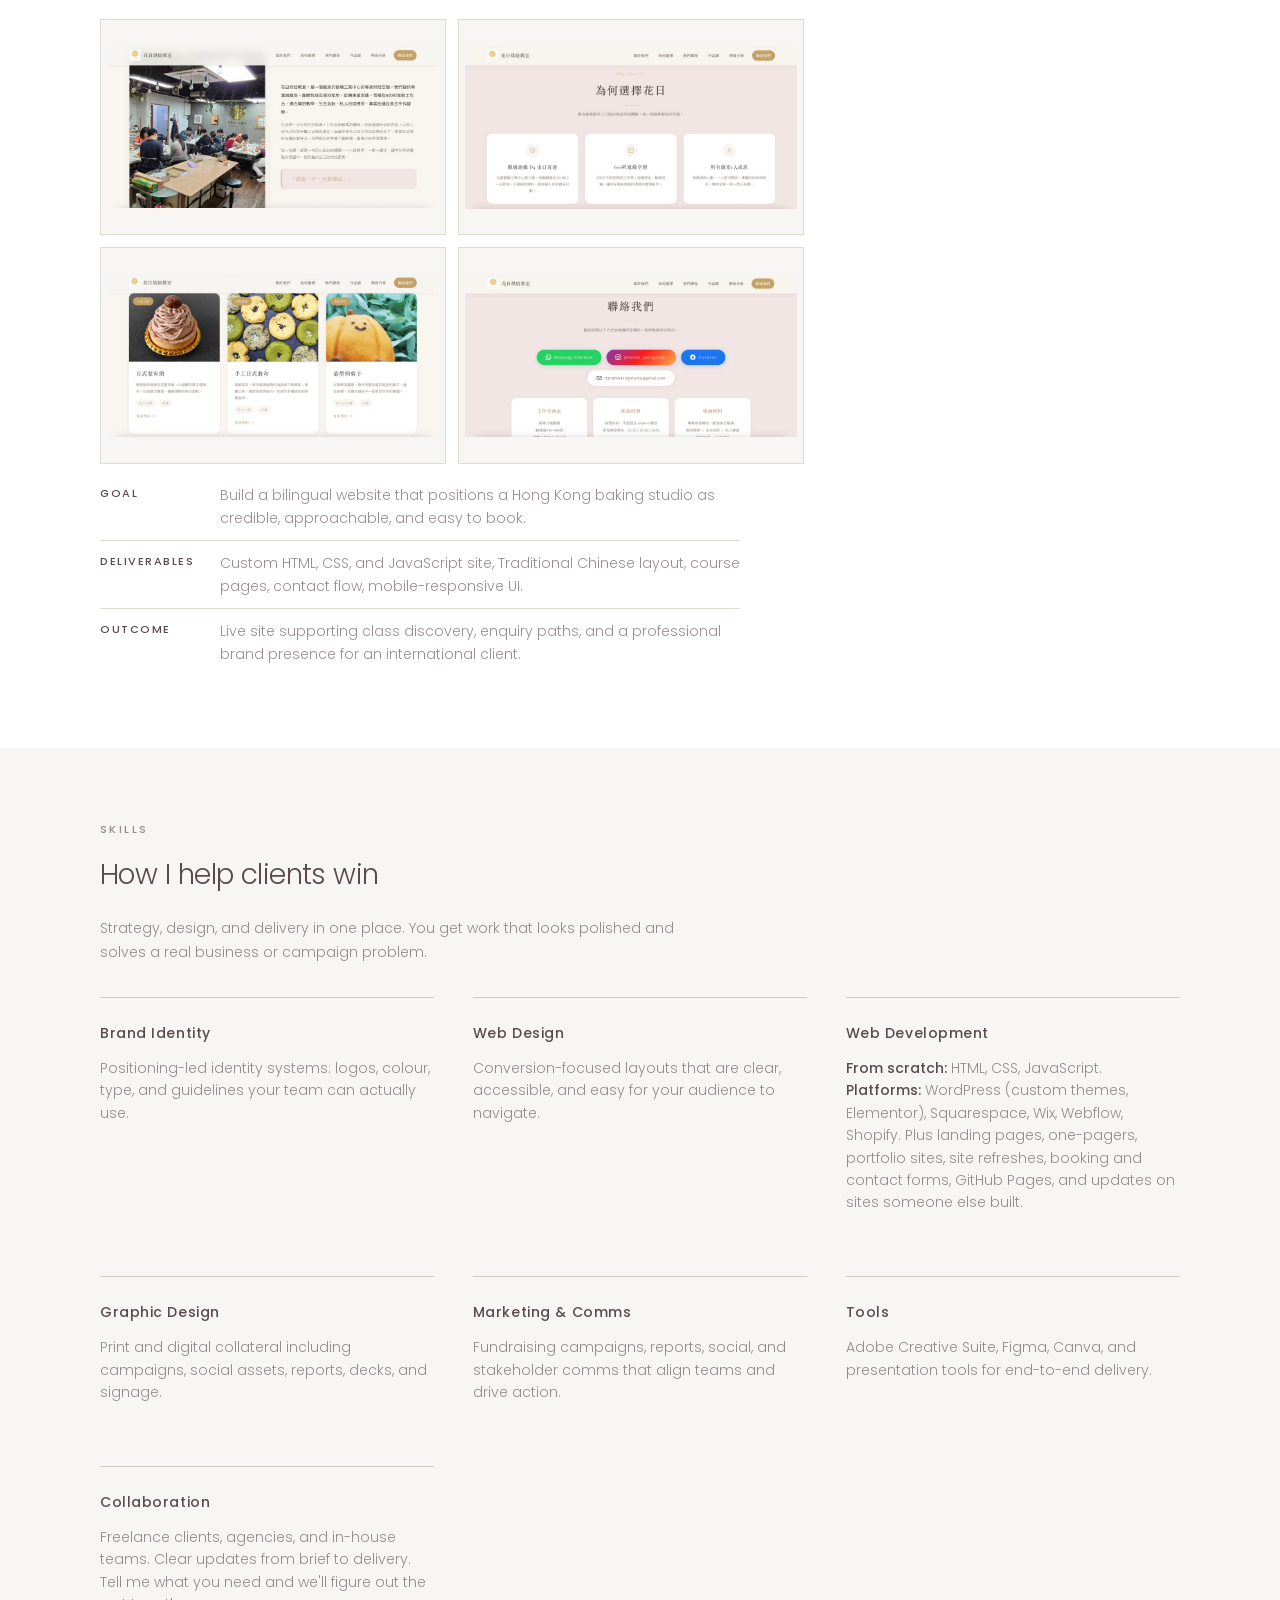
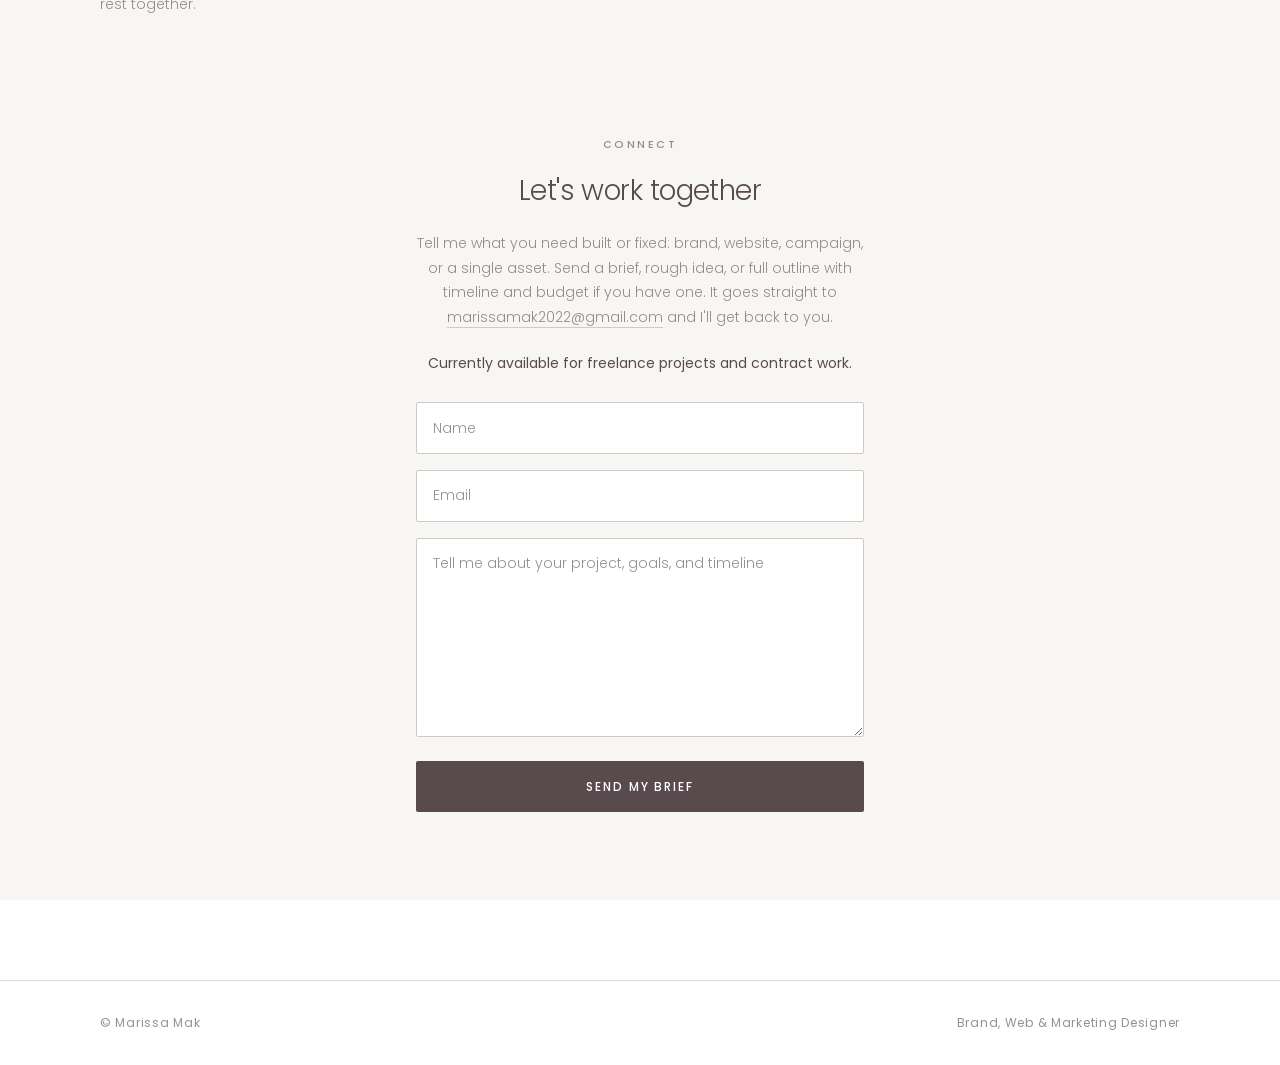
==== commit 1de1244b: "add article links" ====
--- a/index.html
+++ b/index.html
@@ -17,7 +17,7 @@
   <noscript>
     <link href="https://fonts.googleapis.com/css2?family=Poppins:wght@300;400;500;600&display=swap" rel="stylesheet">
   </noscript>
-  <link rel="stylesheet" href="styles.css?v=46">
+  <link rel="stylesheet" href="styles.css?v=47">
   <link rel="preload" as="image" href="images/my-pic.jpg?v=3" fetchpriority="high">
 </head>
 <body>
@@ -189,9 +189,9 @@
             </article>
 
             <h4 class="work-category__subtitle work-category__subtitle--legacy">Writing · Torch magazine</h4>
-            <p class="writing-gallery__intro">Feature stories written in-house for Torch, Legacy Brisbane's member magazine. Click any cover to read the full page.</p>
+            <p class="writing-gallery__intro">Feature stories written in-house for Torch, Legacy Brisbane's member magazine. Click any cover to read the full page. Each story has its own link you can share.</p>
             <div class="writing-gallery reveal" role="list">
-              <button type="button" class="writing-card" role="listitem"
+              <a class="writing-card" role="listitem" id="writing-memories-legacy-child" href="#writing-memories-legacy-child"
                 data-writing-title="Memories of a Legacy Child in the 1950s"
                 data-writing-issue="Summer 2025"
                 data-writing-images='["images/legacy-writing/legacy-writing-memories-legacy-child.jpg"]'>
@@ -203,8 +203,8 @@
                   <span class="writing-card__title">Memories of a Legacy Child in the 1950s</span>
                   <span class="writing-card__issue">Summer 2025</span>
                 </span>
-              </button>
-              <button type="button" class="writing-card" role="listitem"
+              </a>
+              <a class="writing-card" role="listitem" id="writing-snifter" href="#writing-snifter"
                 data-writing-title="Snifter the Piddling Pooch: A Legacy of Laughter and Love"
                 data-writing-issue="Summer 2025 · 2 pages"
                 data-writing-images='["images/legacy-writing/legacy-writing-snifter-01.jpg","images/legacy-writing/legacy-writing-snifter-02.jpg"]'>
@@ -216,8 +216,8 @@
                   <span class="writing-card__title">Snifter the Piddling Pooch</span>
                   <span class="writing-card__issue">Summer 2025</span>
                 </span>
-              </button>
-              <button type="button" class="writing-card" role="listitem"
+              </a>
+              <a class="writing-card" role="listitem" id="writing-summer-adventure" href="#writing-summer-adventure"
                 data-writing-title="Legacy Kids' Summer Adventure: Three Days of Fun"
                 data-writing-issue="Summer 2025"
                 data-writing-images='["images/legacy-writing/legacy-writing-summer-adventure.jpg"]'>
@@ -229,8 +229,8 @@
                   <span class="writing-card__title">Legacy Kids' Summer Adventure</span>
                   <span class="writing-card__issue">Summer 2025</span>
                 </span>
-              </button>
-              <button type="button" class="writing-card" role="listitem"
+              </a>
+              <a class="writing-card" role="listitem" id="writing-nicholas-giving-day" href="#writing-nicholas-giving-day"
                 data-writing-title="Nicholas' Big Dreams: Giving Day 2025"
                 data-writing-issue="Winter 2025"
                 data-writing-images='["images/legacy-writing/legacy-writing-nicholas-giving-day.jpg"]'>
@@ -242,8 +242,8 @@
                   <span class="writing-card__title">Nicholas' Big Dreams: Giving Day 2025</span>
                   <span class="writing-card__issue">Winter 2025</span>
                 </span>
-              </button>
-              <button type="button" class="writing-card" role="listitem"
+              </a>
+              <a class="writing-card" role="listitem" id="writing-giving-day-success" href="#writing-giving-day-success"
                 data-writing-title="Third Annual Giving Day: A Huge Success"
                 data-writing-issue="Autumn 2024"
                 data-writing-images='["images/legacy-writing/legacy-writing-giving-day-success.jpg"]'>
@@ -255,8 +255,8 @@
                   <span class="writing-card__title">Third Annual Giving Day</span>
                   <span class="writing-card__issue">Autumn 2024</span>
                 </span>
-              </button>
-              <button type="button" class="writing-card" role="listitem"
+              </a>
+              <a class="writing-card" role="listitem" id="writing-explorers" href="#writing-explorers"
                 data-writing-title="Fun, Music &amp; Connection for Explorers"
                 data-writing-issue="2024"
                 data-writing-images='["images/legacy-writing/legacy-writing-explorers.jpg"]'>
@@ -268,8 +268,8 @@
                   <span class="writing-card__title">Fun, Music &amp; Connection for Explorers</span>
                   <span class="writing-card__issue">2024</span>
                 </span>
-              </button>
-              <button type="button" class="writing-card" role="listitem"
+              </a>
+              <a class="writing-card" role="listitem" id="writing-feel-the-magic" href="#writing-feel-the-magic"
                 data-writing-title="Feel the Magic Day Camp"
                 data-writing-issue="2024"
                 data-writing-images='["images/legacy-writing/legacy-writing-feel-the-magic.jpg"]'>
@@ -281,8 +281,8 @@
                   <span class="writing-card__title">Feel the Magic Day Camp</span>
                   <span class="writing-card__issue">2024</span>
                 </span>
-              </button>
-              <button type="button" class="writing-card" role="listitem"
+              </a>
+              <a class="writing-card" role="listitem" id="writing-noah-price" href="#writing-noah-price"
                 data-writing-title="Noah Price: A Young Man Stepping Up"
                 data-writing-issue="Spring 2024"
                 data-writing-images='["images/legacy-writing/legacy-writing-noah-price.jpg"]'>
@@ -294,8 +294,8 @@
                   <span class="writing-card__title">Noah Price: A Young Man Stepping Up</span>
                   <span class="writing-card__issue">Spring 2024</span>
                 </span>
-              </button>
-              <button type="button" class="writing-card" role="listitem"
+              </a>
+              <a class="writing-card" role="listitem" id="writing-connection-adventure" href="#writing-connection-adventure"
                 data-writing-title="A Day of Connection and Adventure"
                 data-writing-issue="Winter 2024"
                 data-writing-images='["images/legacy-writing/legacy-writing-connection-adventure.jpg"]'>
@@ -307,8 +307,8 @@
                   <span class="writing-card__title">A Day of Connection and Adventure</span>
                   <span class="writing-card__issue">Winter 2024</span>
                 </span>
-              </button>
-              <button type="button" class="writing-card" role="listitem"
+              </a>
+              <a class="writing-card" role="listitem" id="writing-anzac-march" href="#writing-anzac-march"
                 data-writing-title="ANZAC March in Brisbane City 2024"
                 data-writing-issue="Autumn 2024"
                 data-writing-images='["images/legacy-writing/legacy-writing-anzac-march.jpg"]'>
@@ -320,8 +320,8 @@
                   <span class="writing-card__title">ANZAC March in Brisbane City 2024</span>
                   <span class="writing-card__issue">Autumn 2024</span>
                 </span>
-              </button>
-              <button type="button" class="writing-card" role="listitem"
+              </a>
+              <a class="writing-card" role="listitem" id="writing-salute-legatees" href="#writing-salute-legatees"
                 data-writing-title="A Salute to Our Legatees &amp; ANZAC Telegraph Pole"
                 data-writing-issue="Autumn 2024"
                 data-writing-images='["images/legacy-writing/legacy-writing-salute-legatees.jpg"]'>
@@ -333,8 +333,8 @@
                   <span class="writing-card__title">A Salute to Our Legatees</span>
                   <span class="writing-card__issue">Autumn 2024</span>
                 </span>
-              </button>
-              <button type="button" class="writing-card" role="listitem"
+              </a>
+              <a class="writing-card" role="listitem" id="writing-cosgrove-visit" href="#writing-cosgrove-visit"
                 data-writing-title="Sir Peter Cosgrove Site Visit"
                 data-writing-issue="Autumn 2024"
                 data-writing-images='["images/legacy-writing/legacy-writing-cosgrove-visit.jpg"]'>
@@ -346,7 +346,7 @@
                   <span class="writing-card__title">Sir Peter Cosgrove Site Visit</span>
                   <span class="writing-card__issue">Autumn 2024</span>
                 </span>
-              </button>
+              </a>
             </div>
 
             <h4 class="work-category__subtitle work-category__subtitle--legacy">Selected campaign work</h4>
@@ -795,11 +795,14 @@
         <span aria-hidden="true">&times;</span>
       </button>
       <p class="writing-lightbox__issue" id="writing-lightbox-issue"></p>
-      <h5 class="writing-lightbox__title" id="writing-lightbox-title"></h5>
+      <div class="writing-lightbox__header">
+        <h5 class="writing-lightbox__title" id="writing-lightbox-title"></h5>
+        <button type="button" class="writing-lightbox__copy" id="writing-lightbox-copy">Copy link</button>
+      </div>
       <div class="writing-lightbox__pages"></div>
     </div>
   </div>
 
-  <script src="script.js?v=13"></script>
+  <script src="script.js?v=14"></script>
 </body>
 </html>
--- a/styles.css
+++ b/styles.css
@@ -679,6 +679,7 @@
   cursor: pointer;
   font: inherit;
   color: inherit;
+  text-decoration: none;
 }
 
 .writing-card__frame {
@@ -832,13 +833,46 @@
   color: var(--text-muted);
 }
 
+.writing-lightbox__header {
+  display: flex;
+  align-items: flex-start;
+  justify-content: space-between;
+  gap: 1rem;
+  margin-bottom: 1rem;
+}
+
 .writing-lightbox__title {
-  margin: 0 0 1rem;
-  padding-right: 2rem;
+  margin: 0;
+  padding-right: 0;
   font-size: 1rem;
   font-weight: 500;
   letter-spacing: -0.02em;
   line-height: 1.35;
+}
+
+.writing-lightbox__copy {
+  flex-shrink: 0;
+  padding: 0.45rem 0.75rem;
+  border: 1px solid var(--accent-dark);
+  border-radius: 999px;
+  background: var(--white);
+  color: var(--text);
+  font-size: 0.6875rem;
+  font-weight: 500;
+  letter-spacing: 0.1em;
+  text-transform: uppercase;
+  cursor: pointer;
+  transition: background 0.2s ease, color 0.2s ease;
+}
+
+.writing-lightbox__copy:hover,
+.writing-lightbox__copy:focus-visible {
+  background: var(--text);
+  color: var(--white);
+}
+
+.writing-lightbox__copy.is-copied {
+  background: var(--bg-soft);
 }
 
 .writing-lightbox__pages {
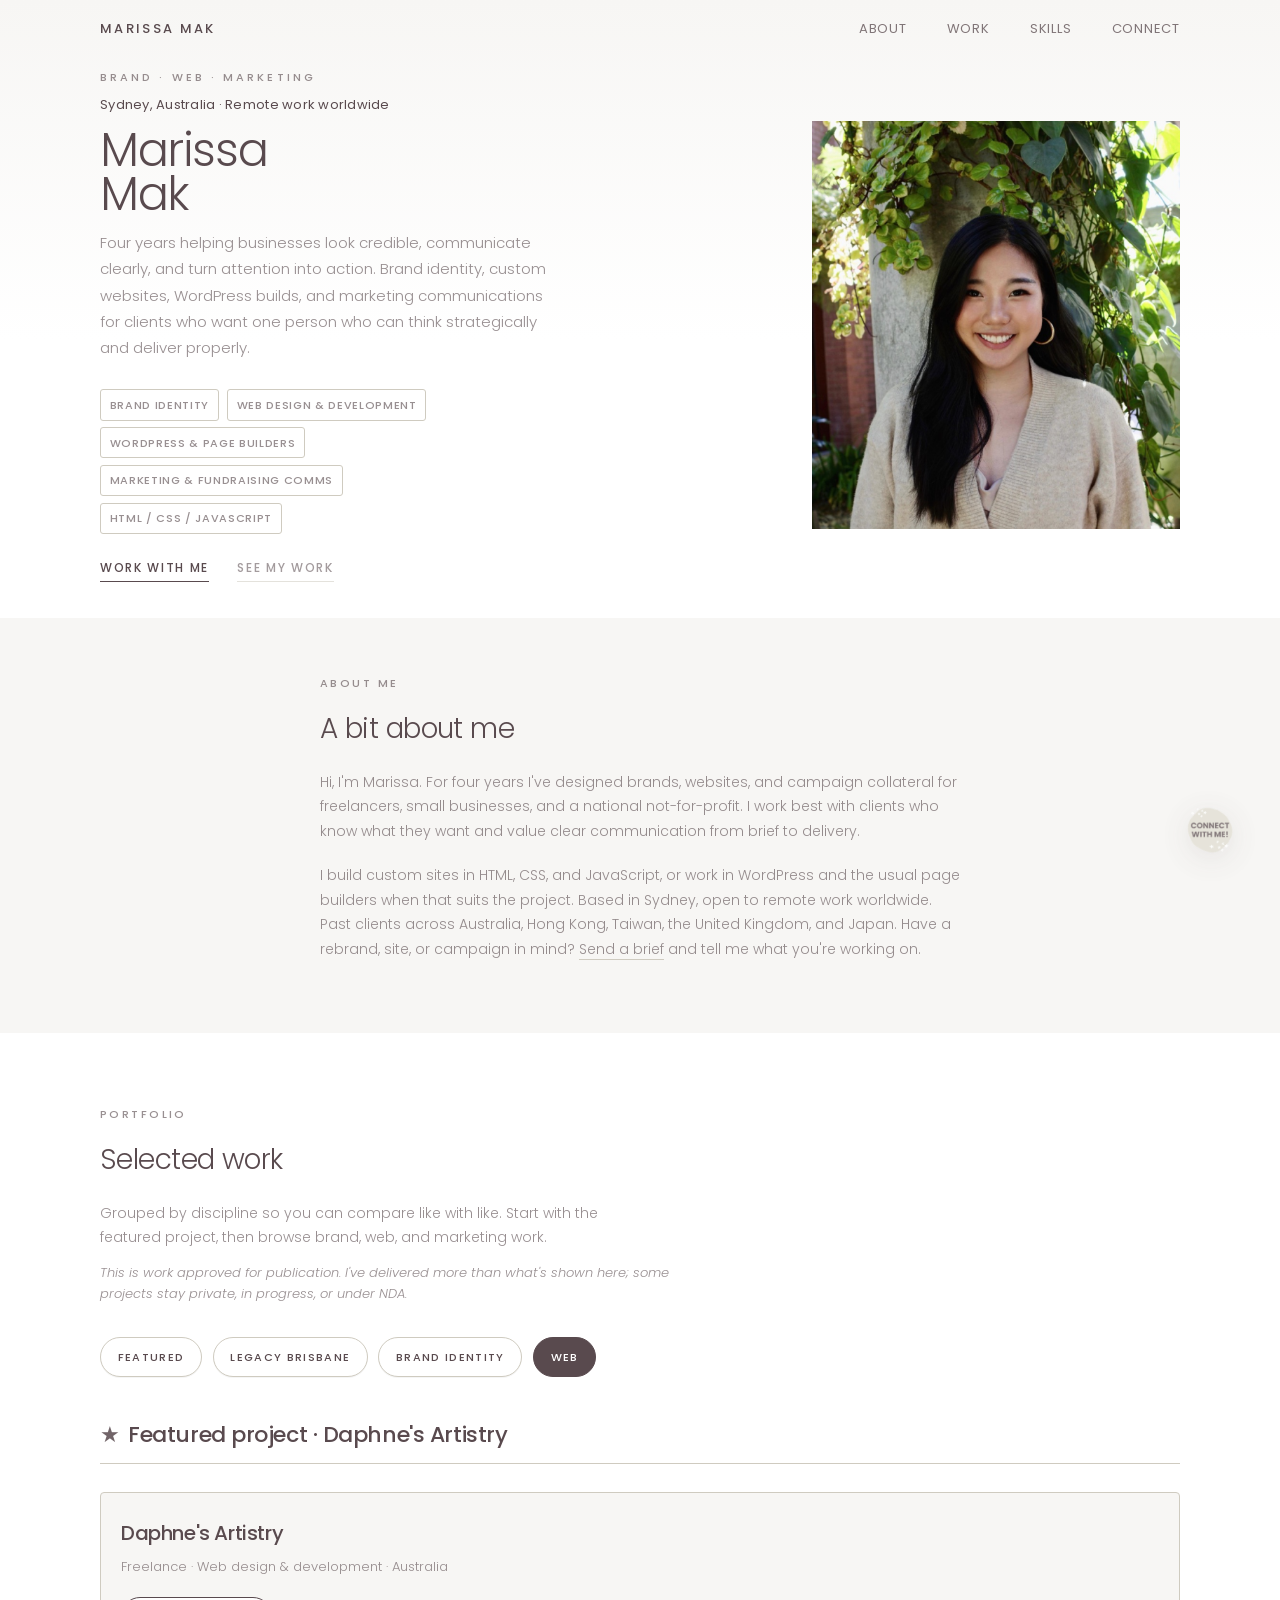
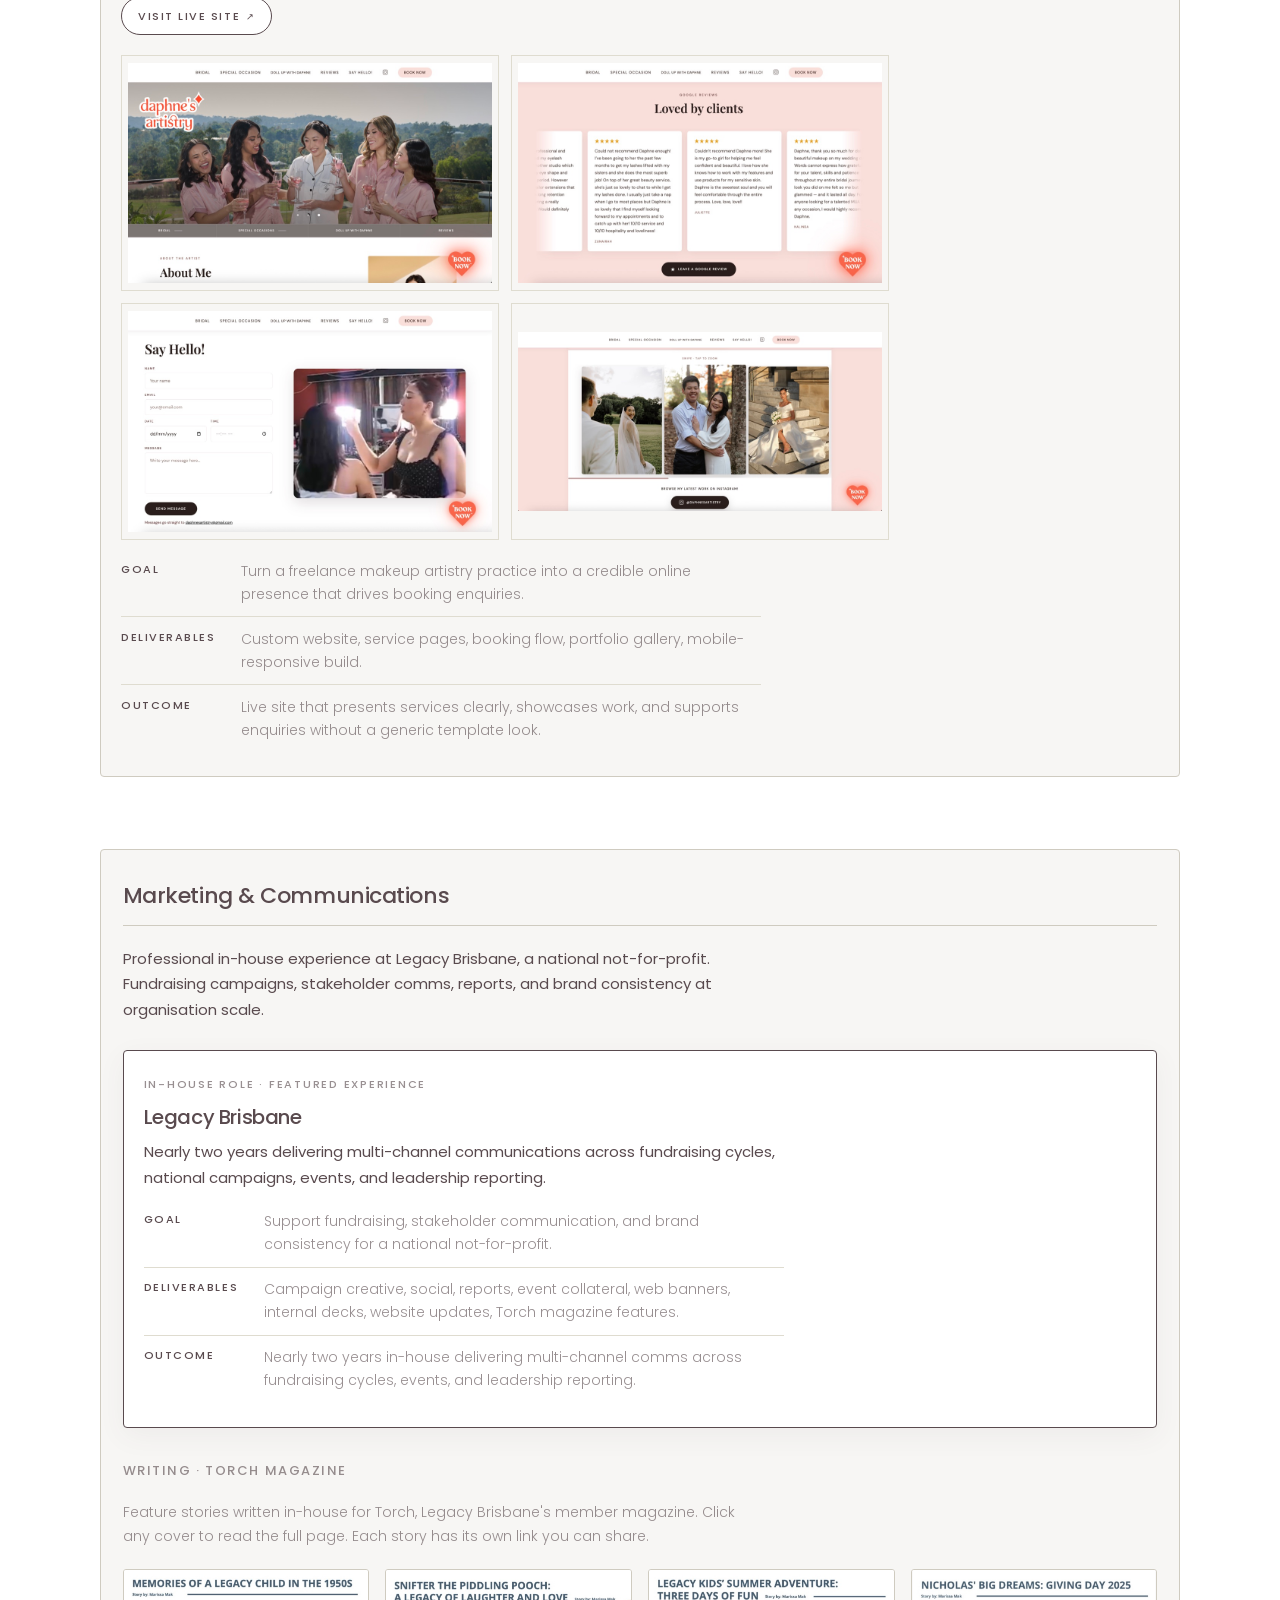
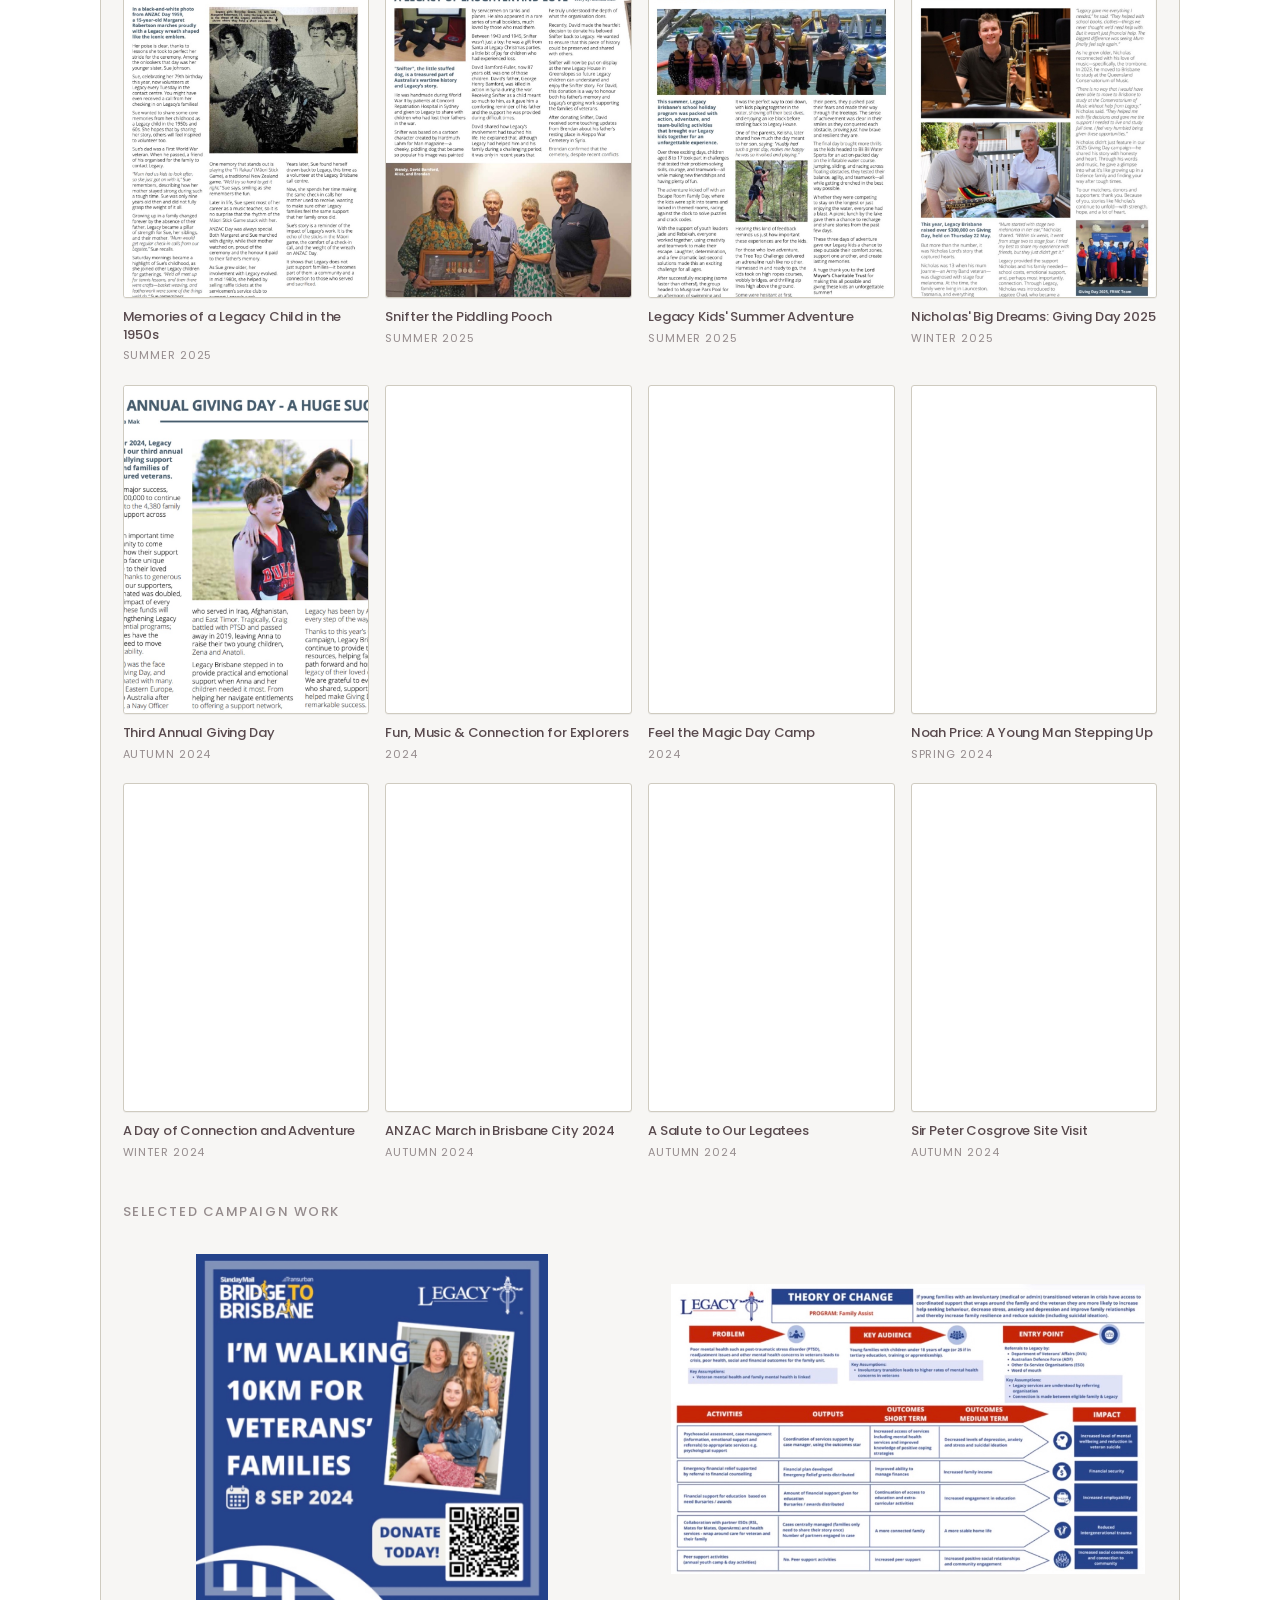
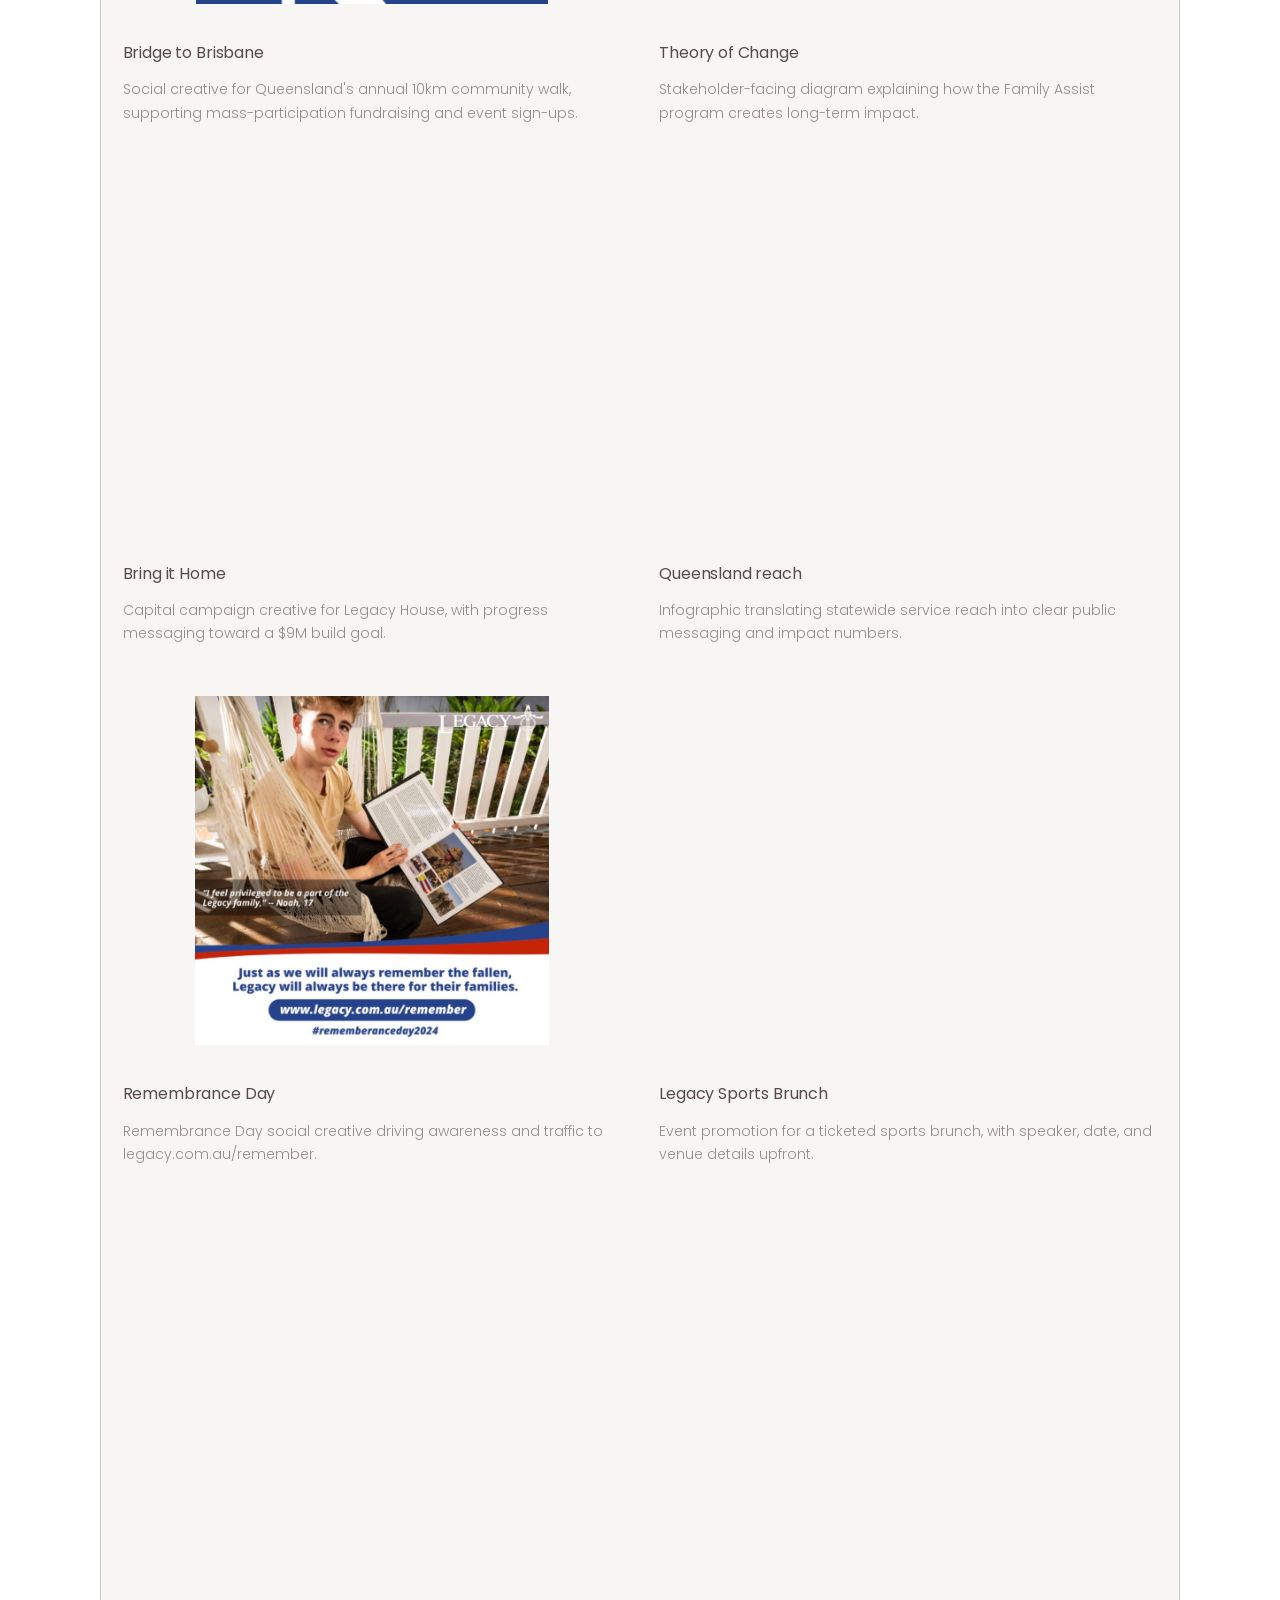
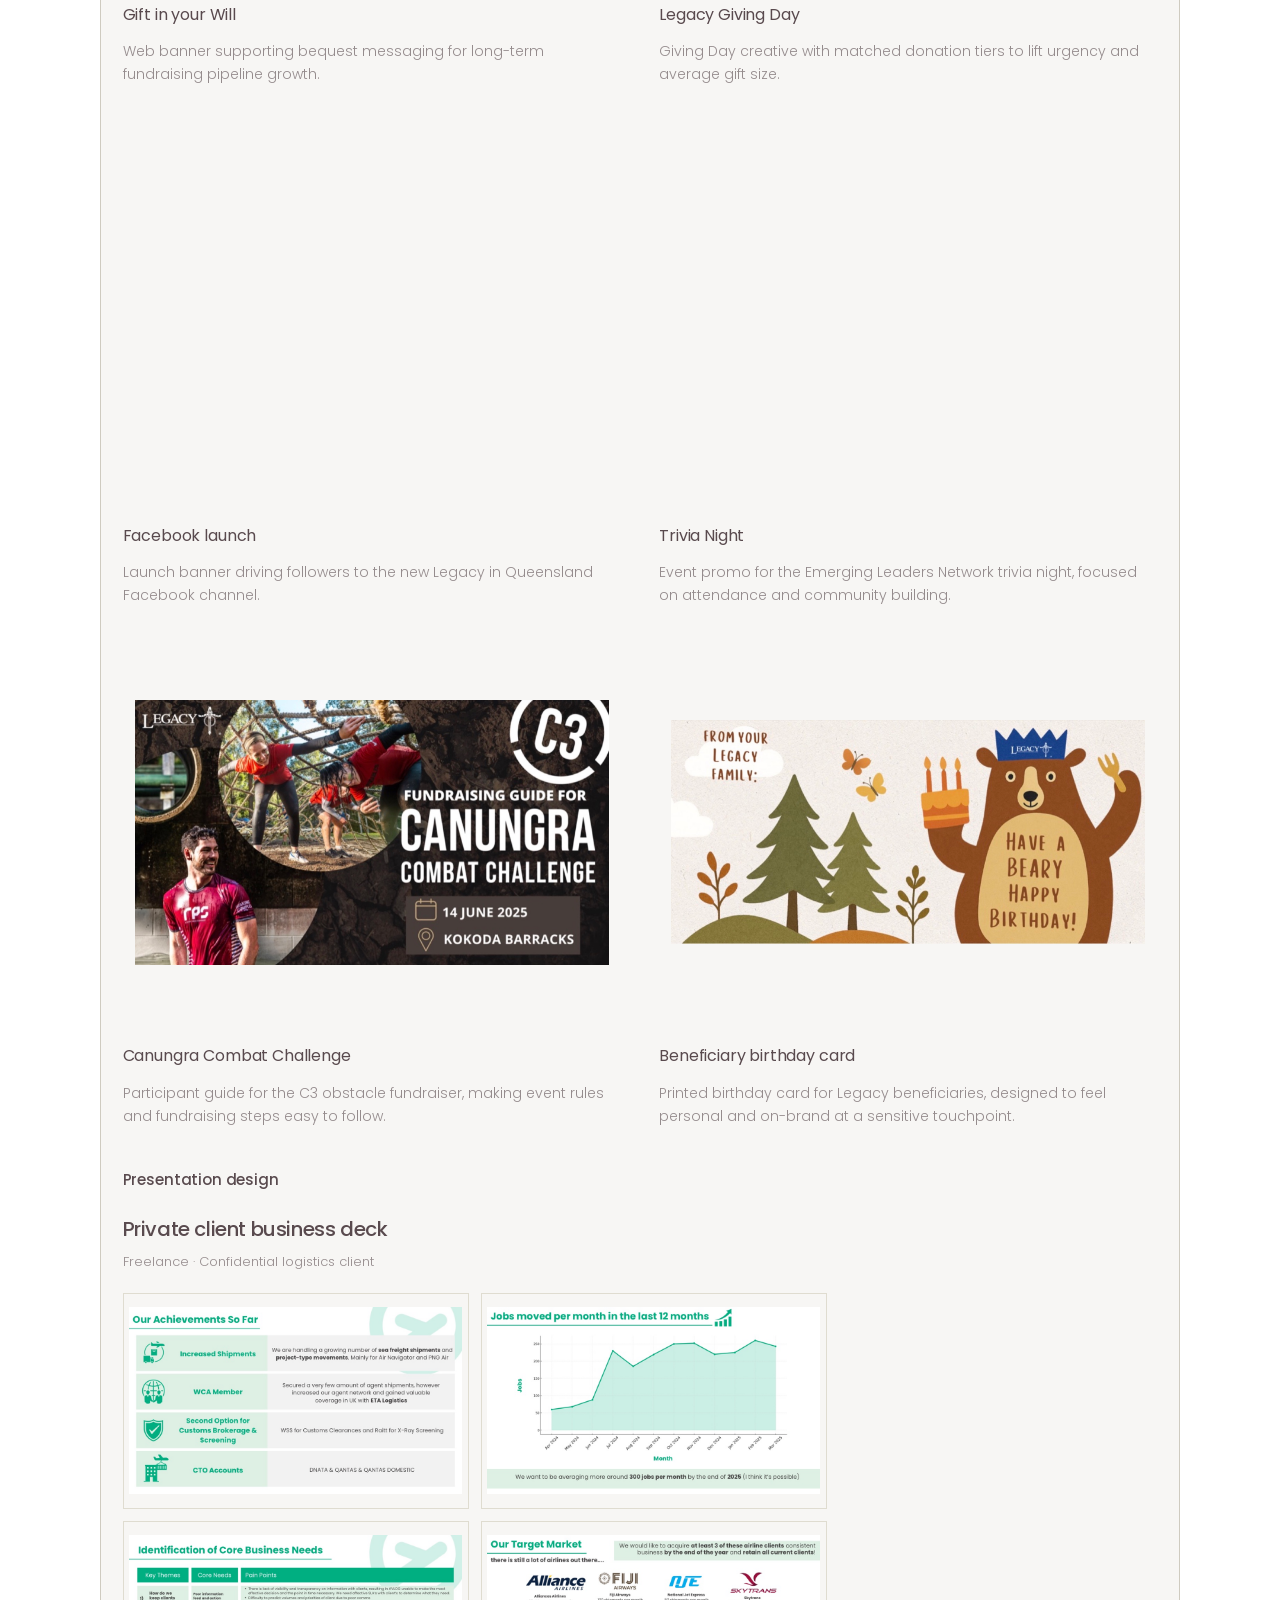
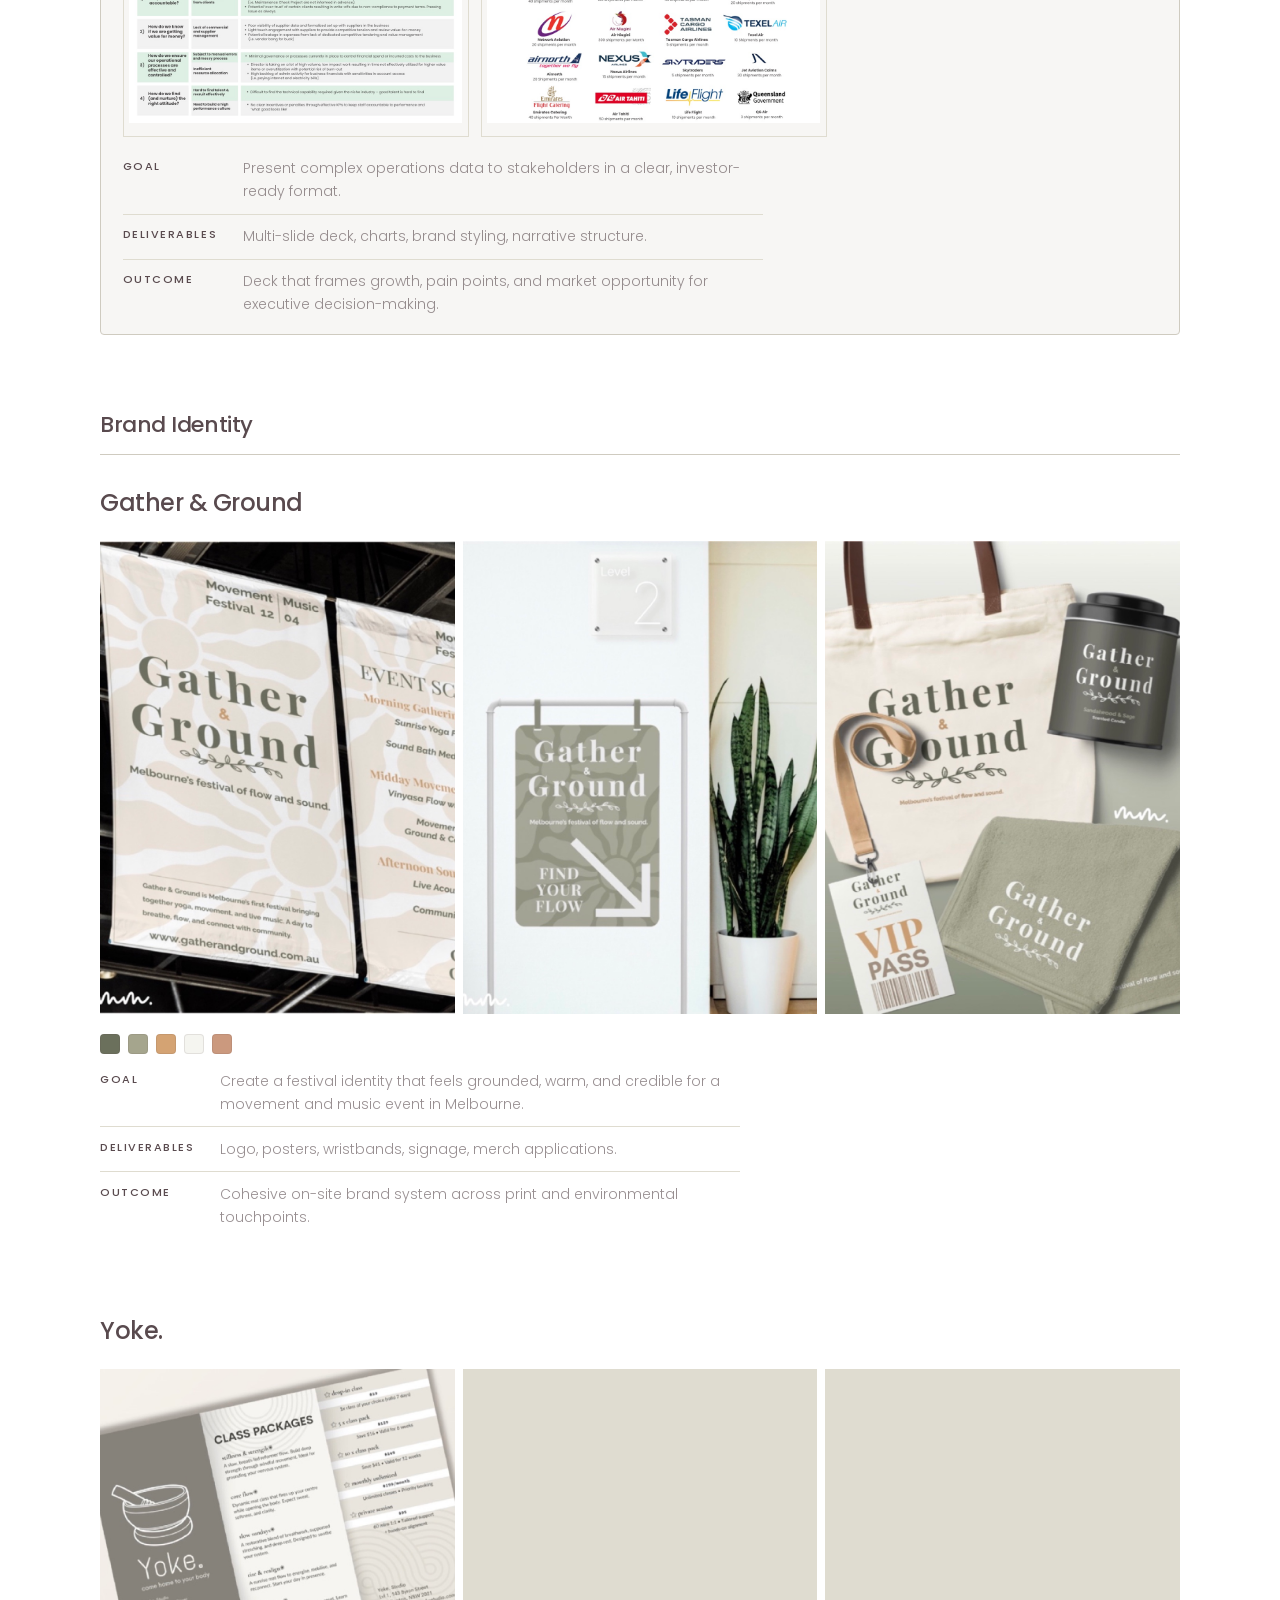
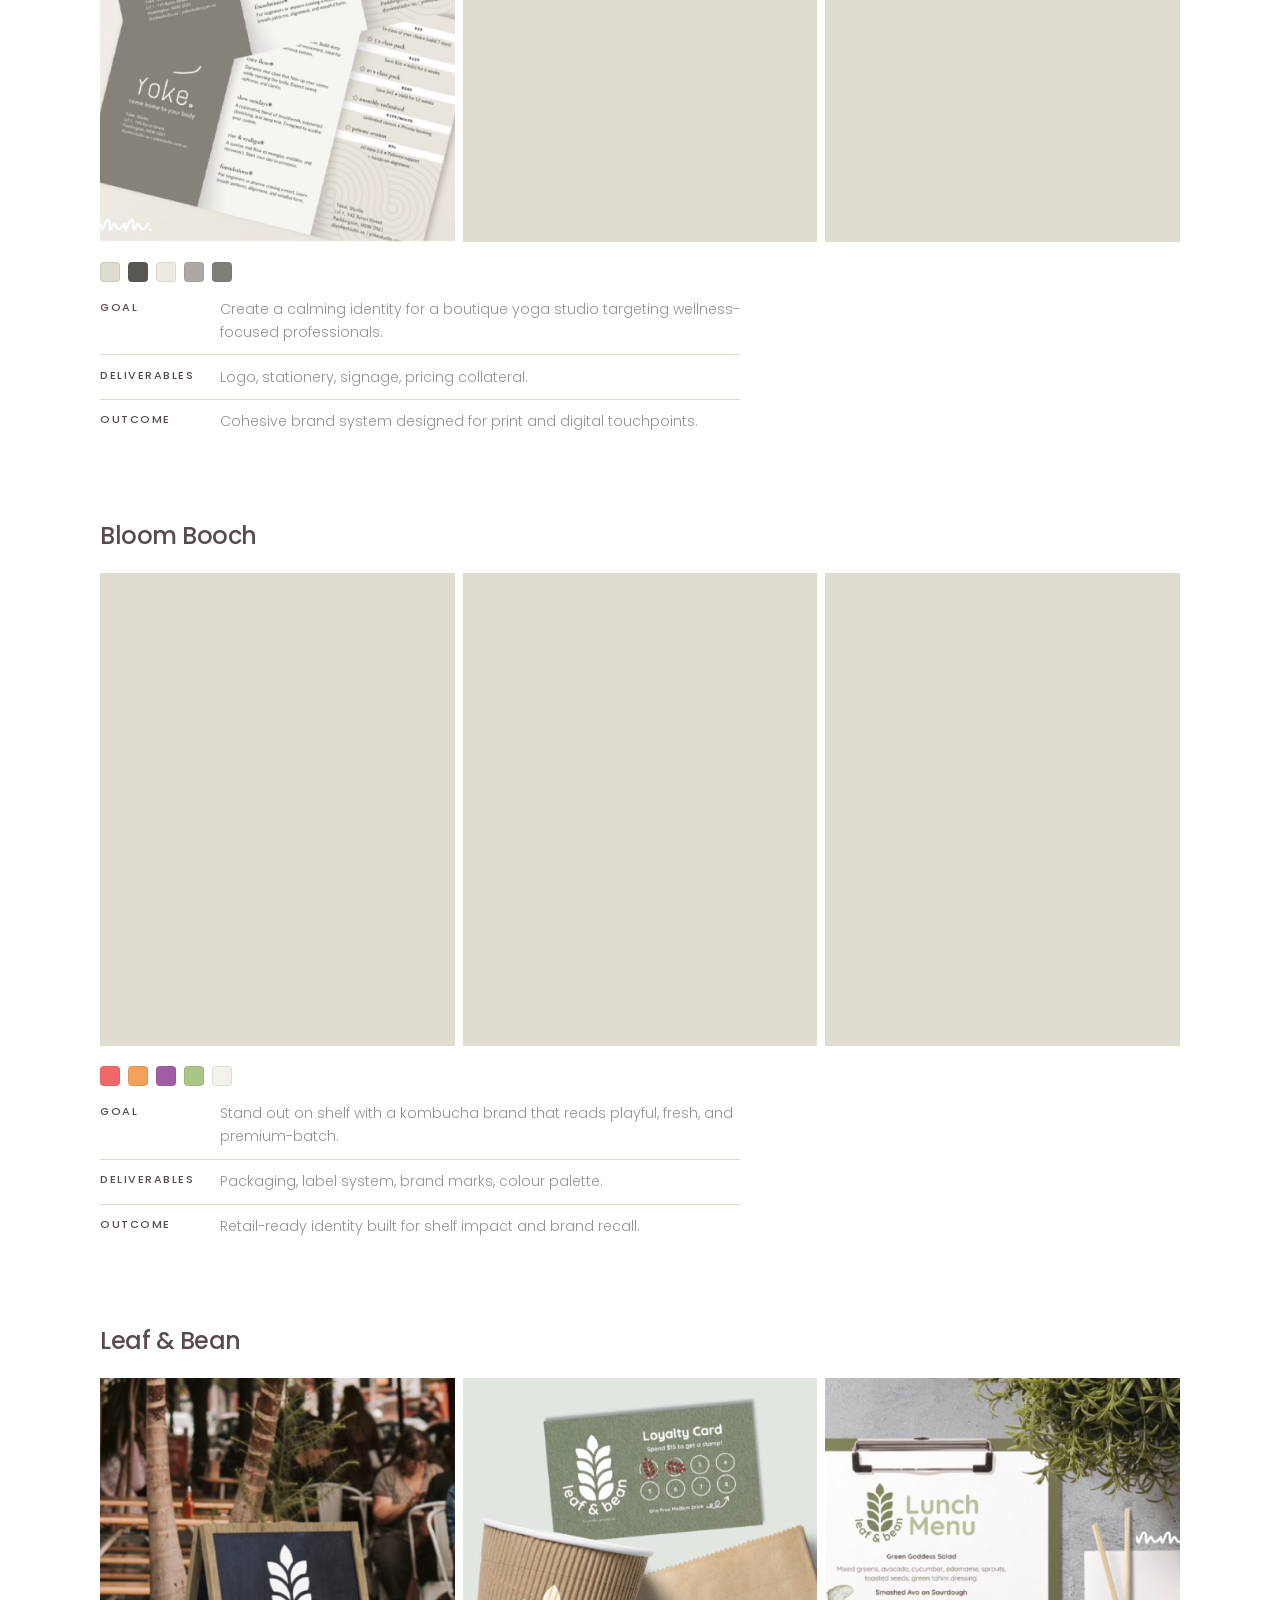
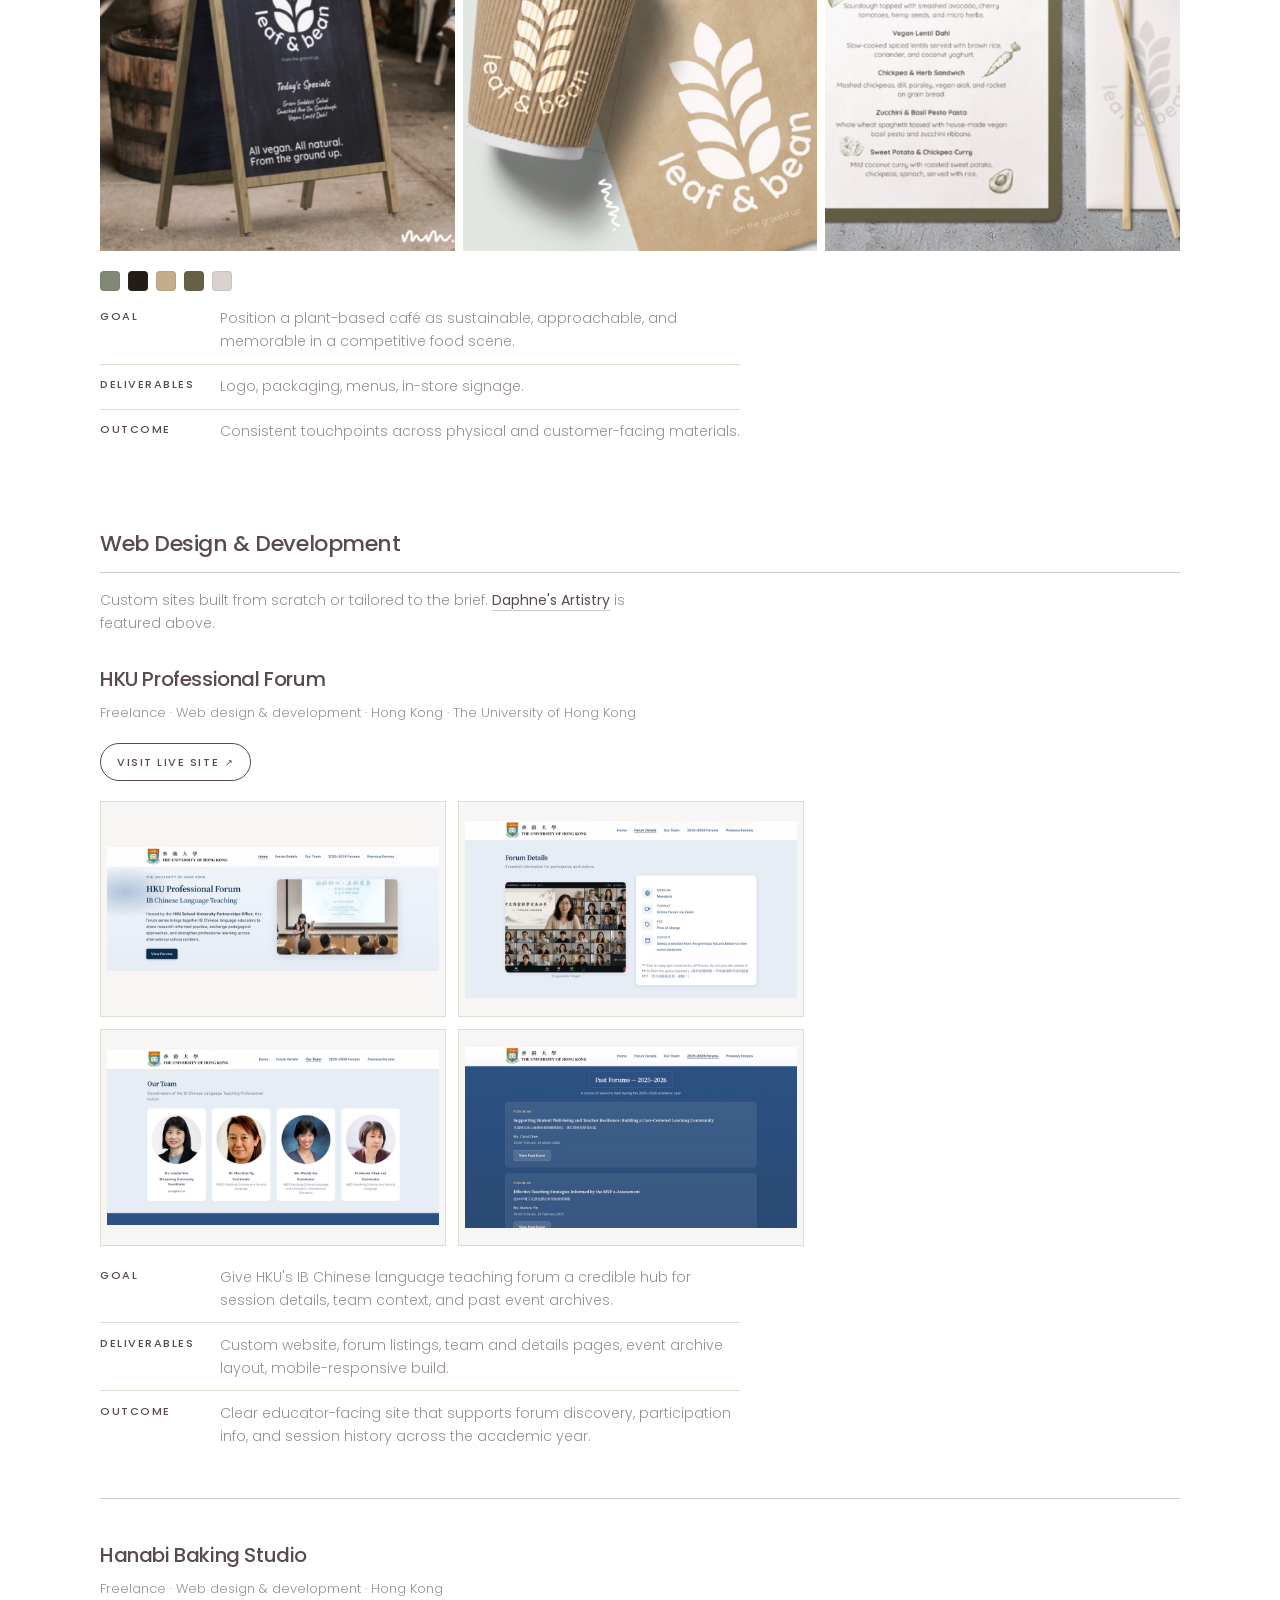
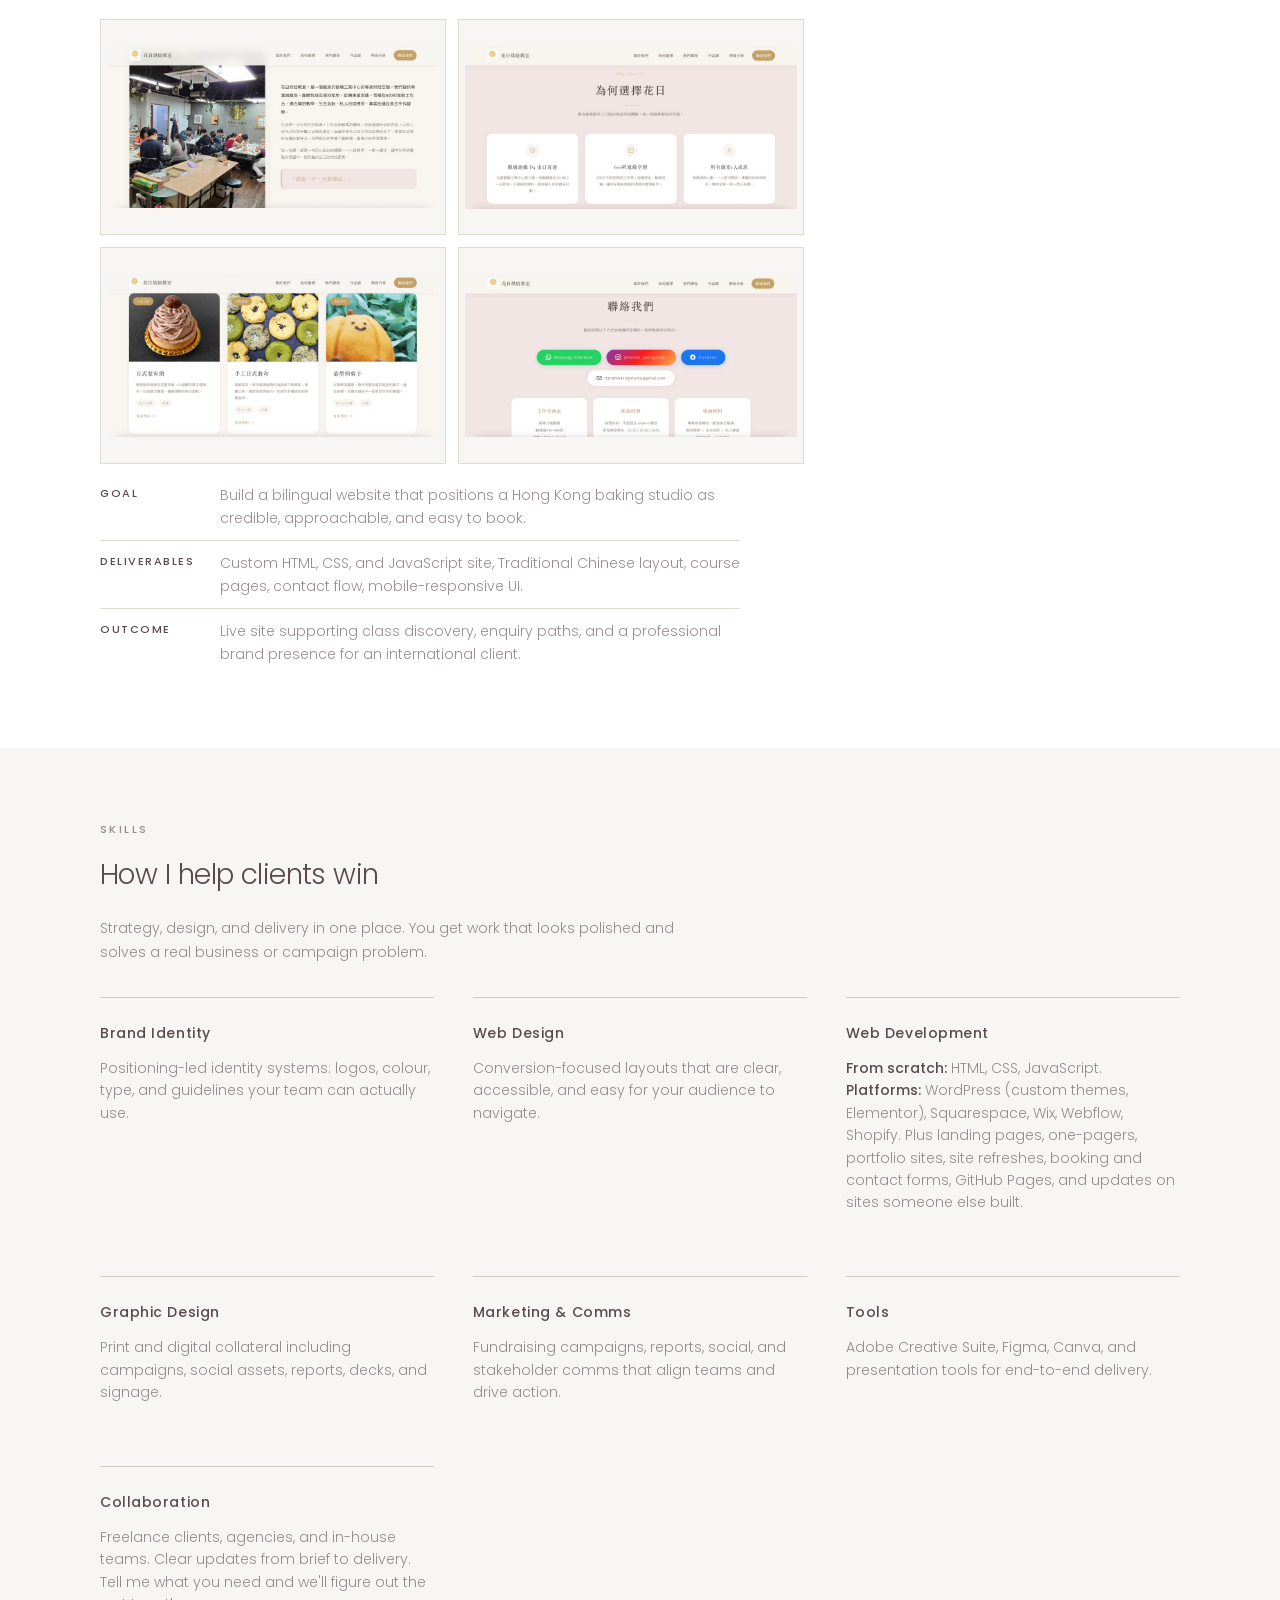
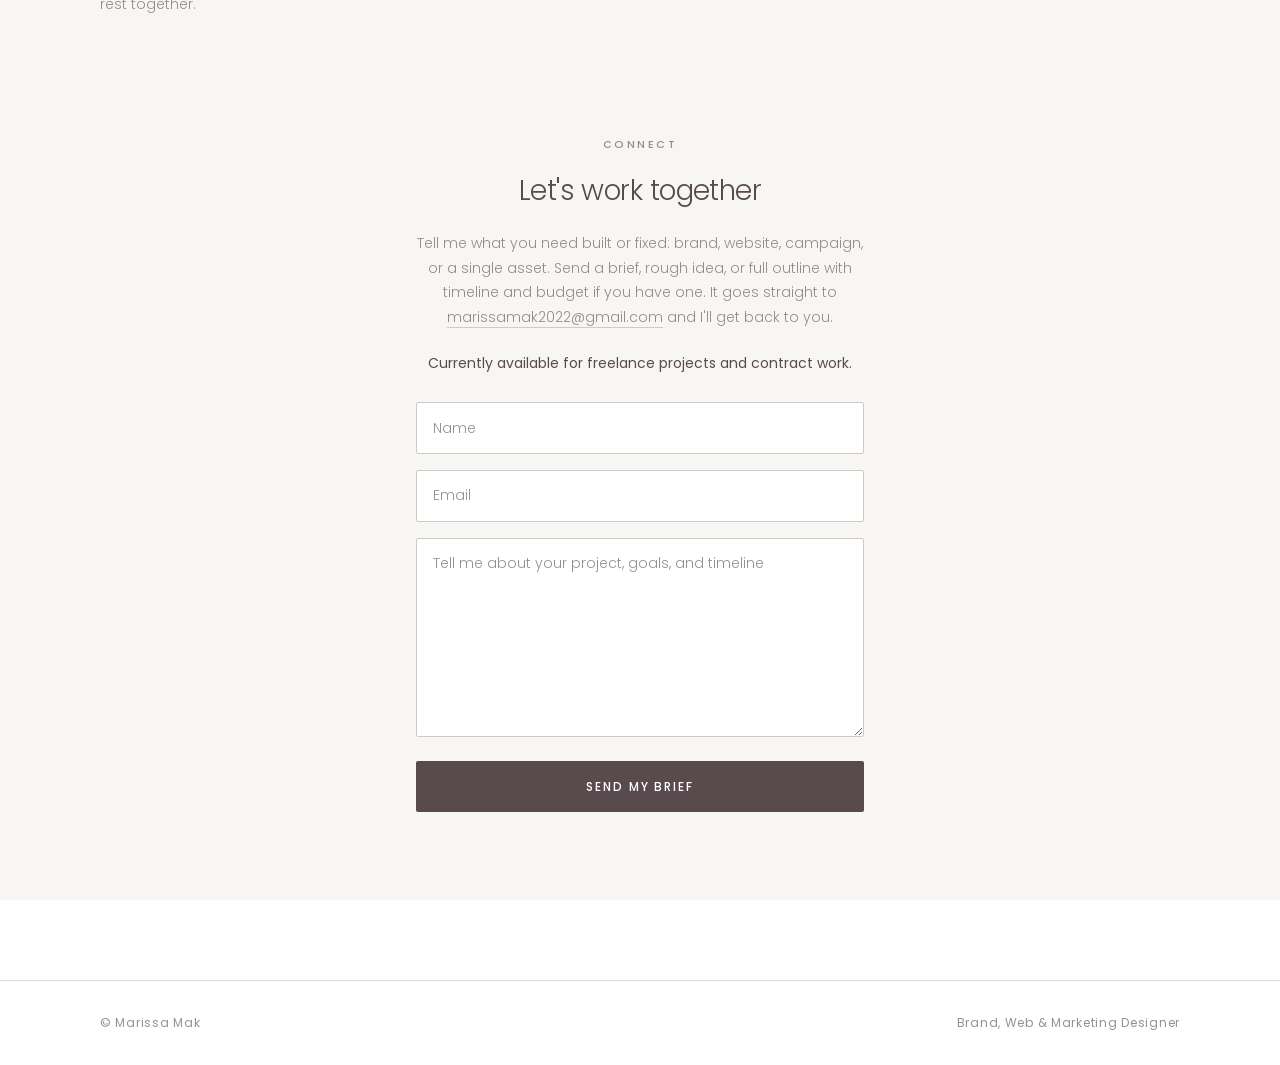
==== commit 913e959e: "update link" ====
--- a/index.html
+++ b/index.html
@@ -138,7 +138,7 @@
             <article class="case-study case-study--featured">
               <h4 class="case-study__name">Daphne's Artistry</h4>
               <p class="case-study__context">Freelance · Web design &amp; development · Australia</p>
-              <a class="case-study__live-link" href="https://daphnesartistry.wpcomstaging.com/" target="_blank" rel="noopener noreferrer">Visit live site</a>
+              <a class="case-study__live-link" href="https://daphnesartistry.com.au/" target="_blank" rel="noopener noreferrer">Visit live site</a>
               <div class="web-screenshots-grid web-screenshots-grid--featured">
                 <img src="images/daphnes-artistry-1.jpg" alt="Daphne's Artistry website, Homepage" loading="lazy" decoding="async">
                 <img src="images/daphnes-artistry-2.jpg" alt="Daphne's Artistry website, Booking" loading="lazy" decoding="async">
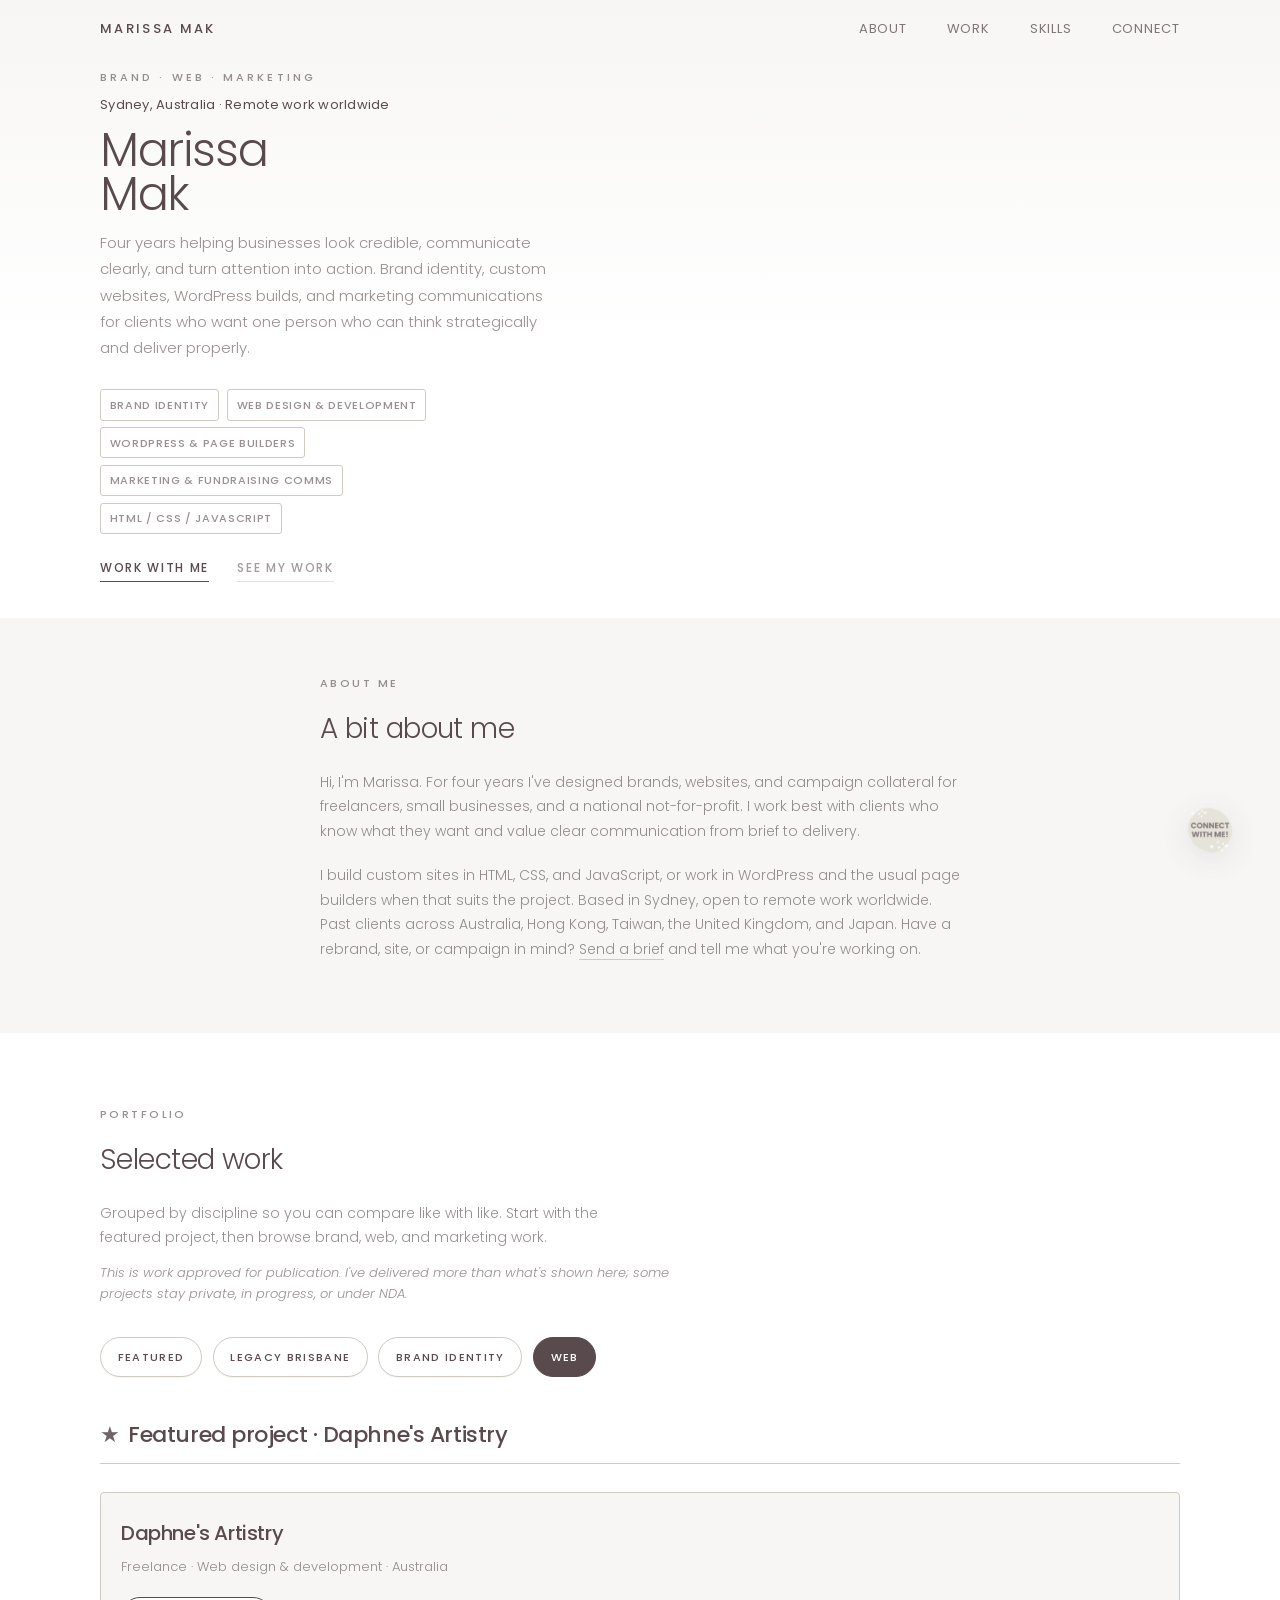
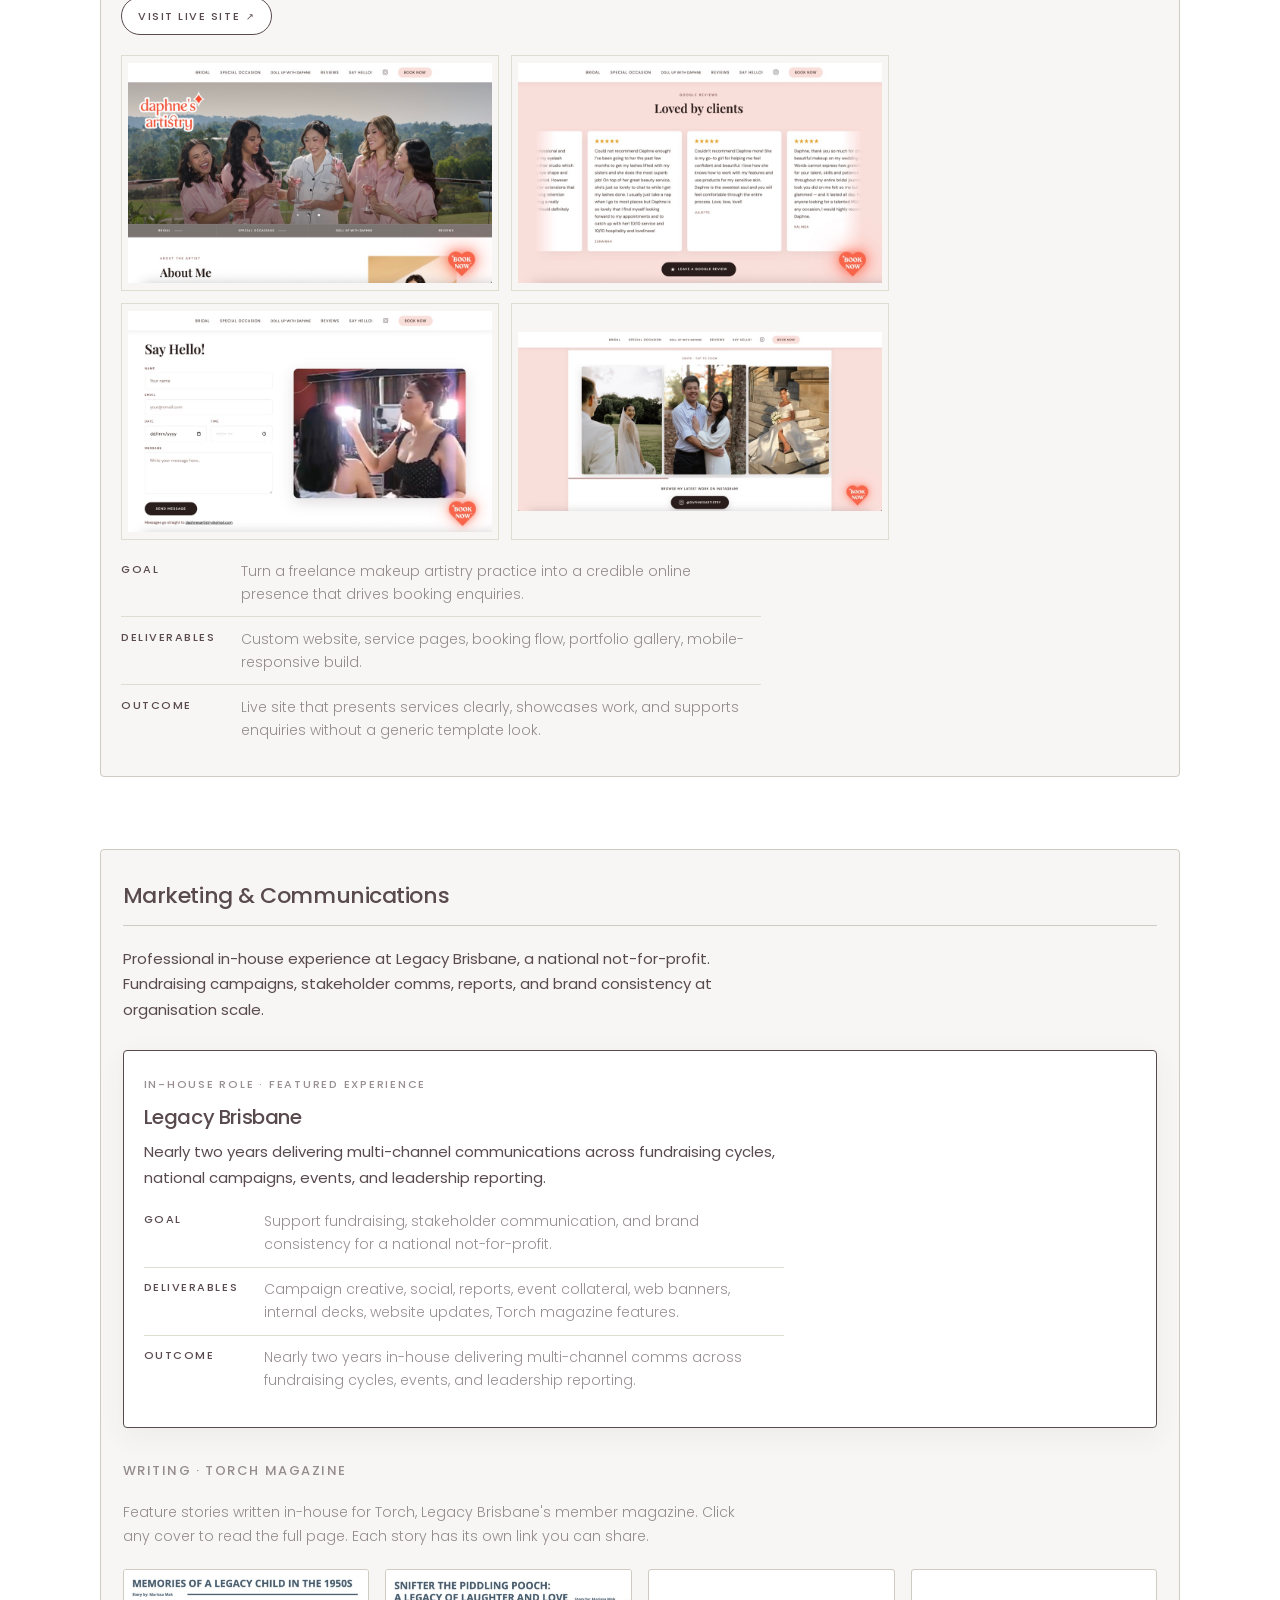
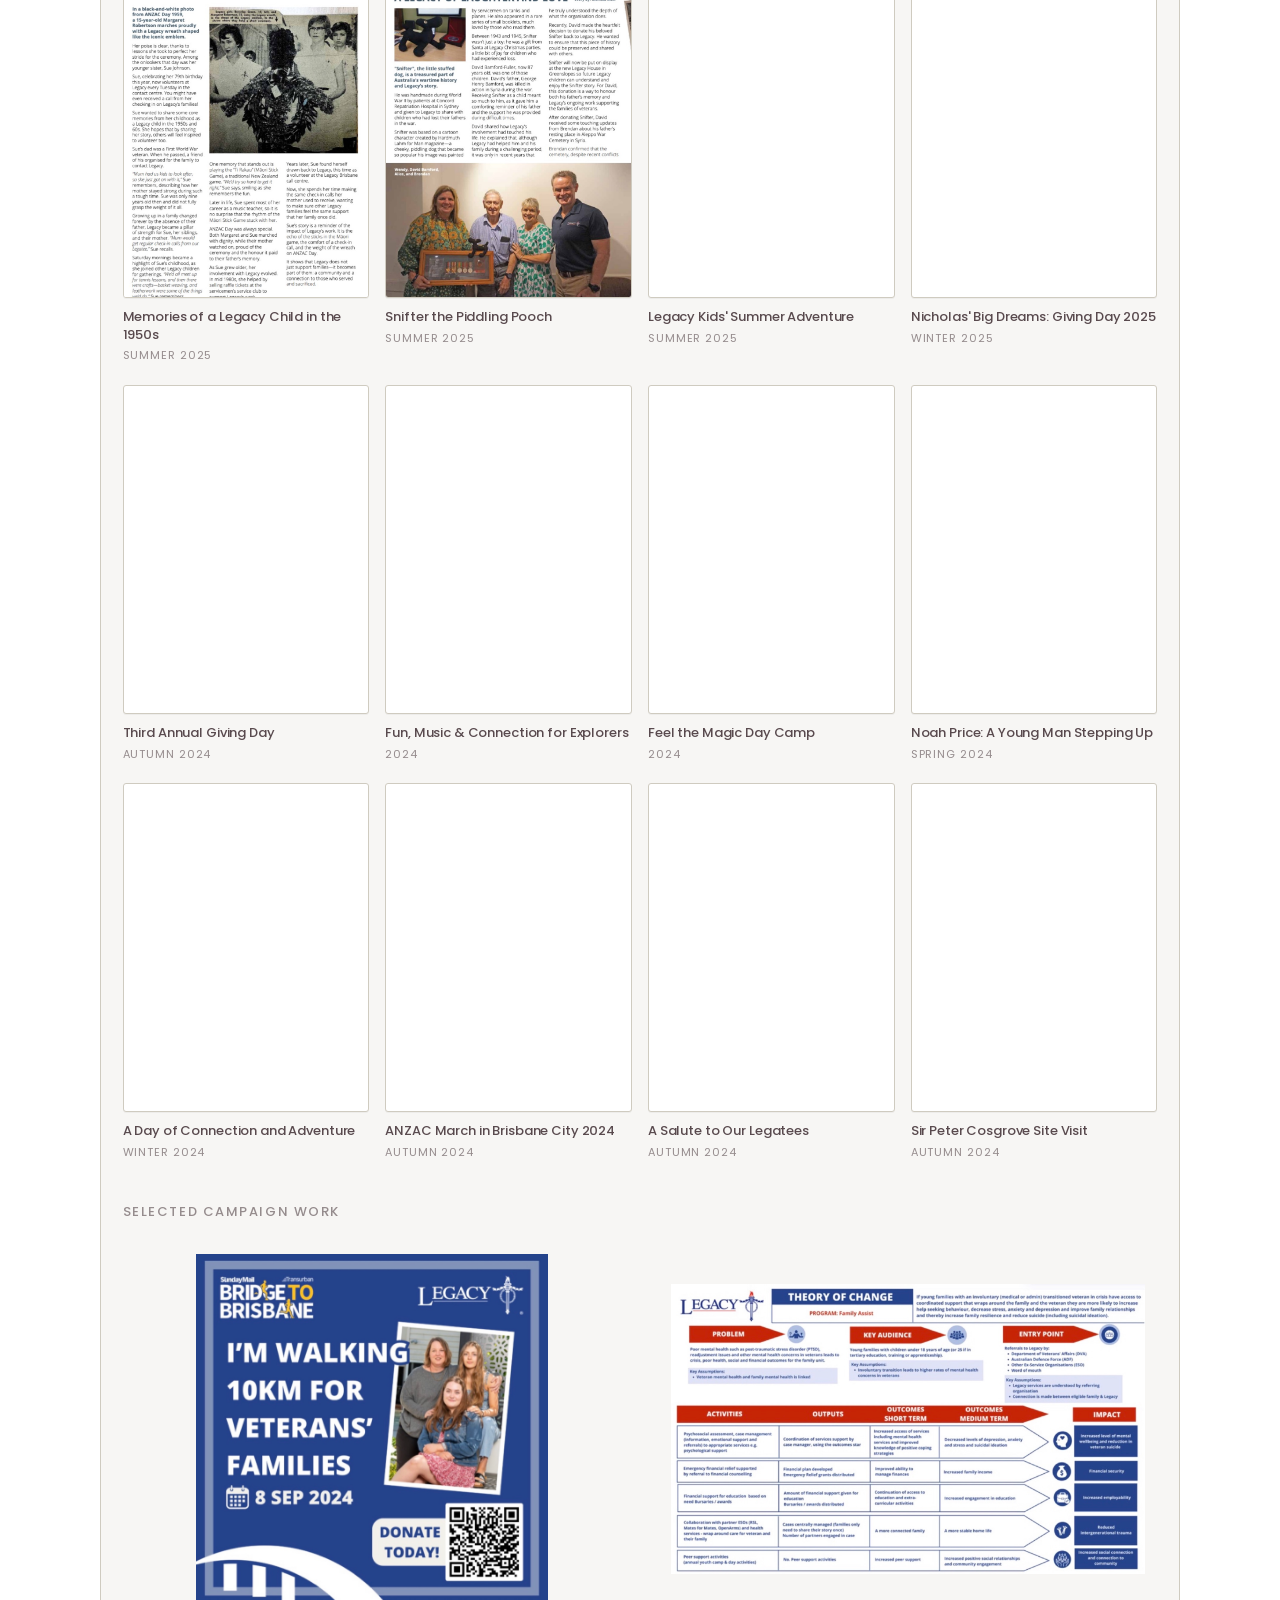
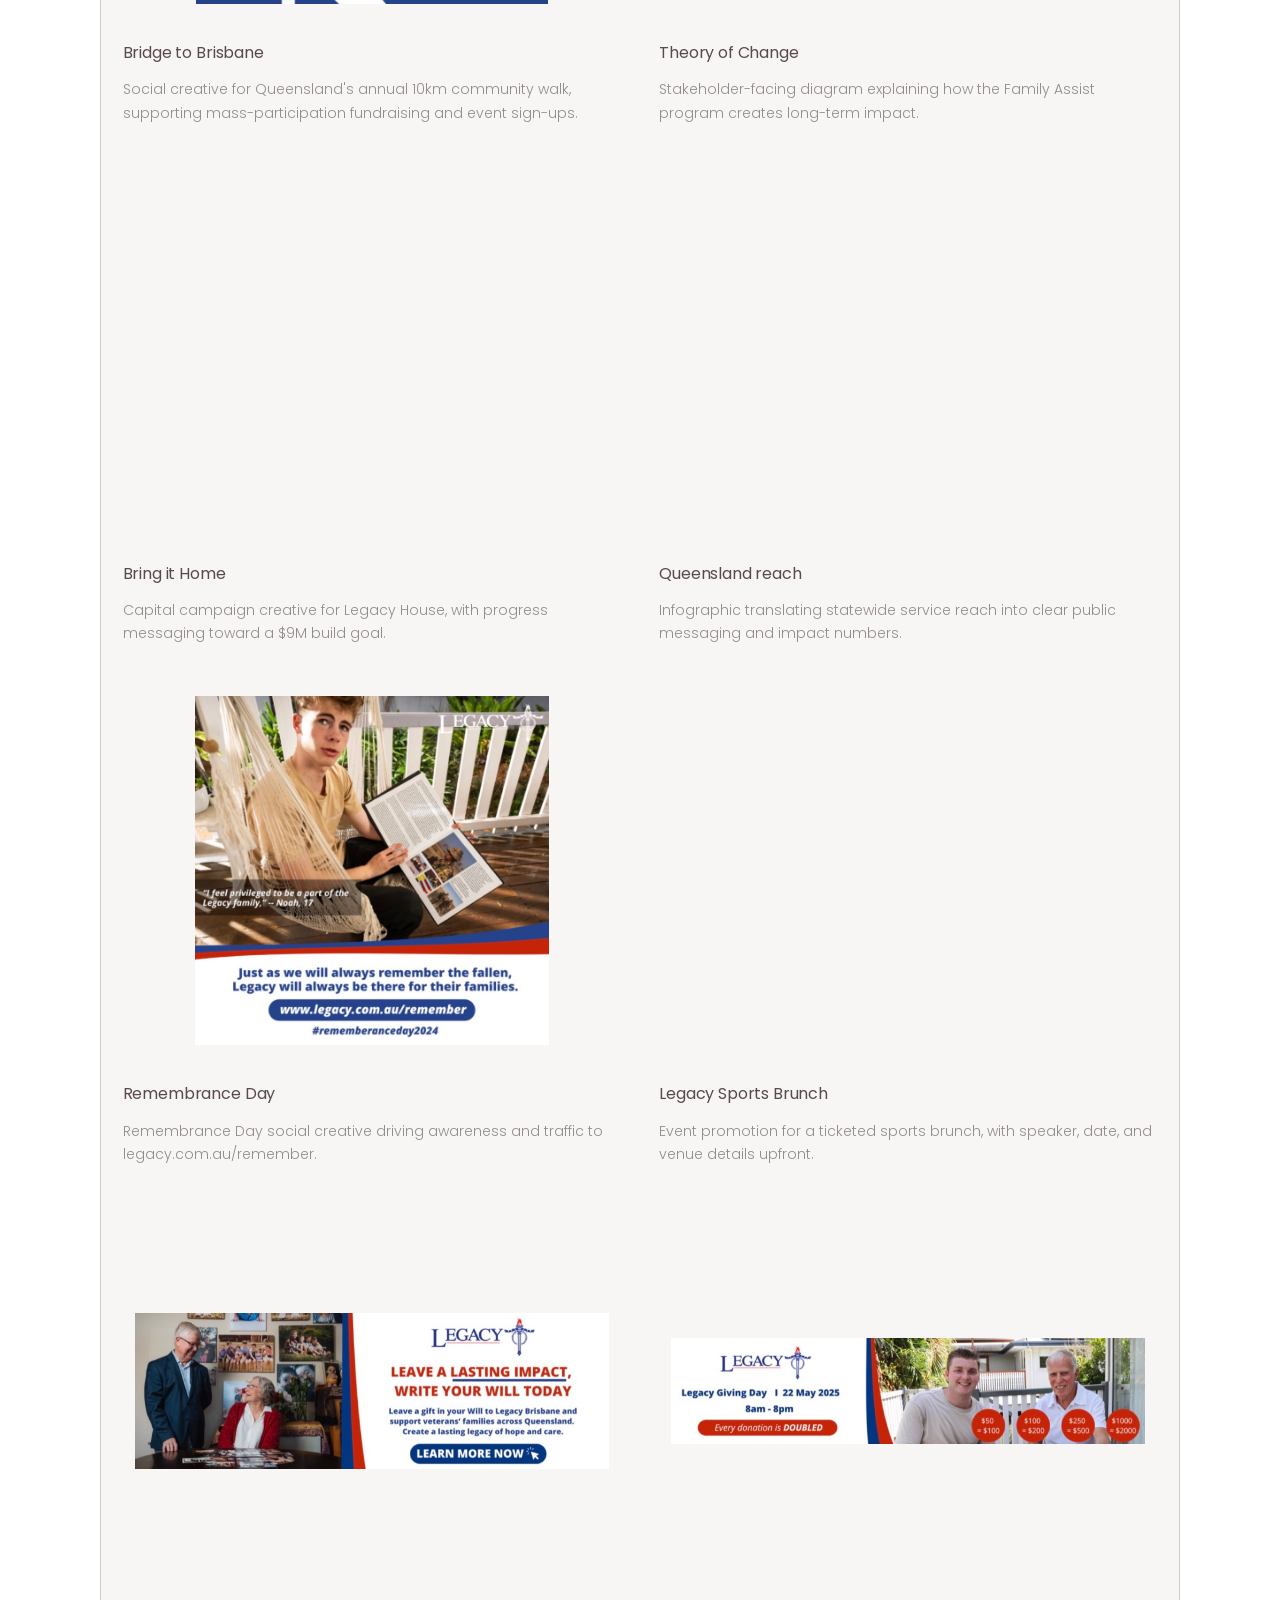
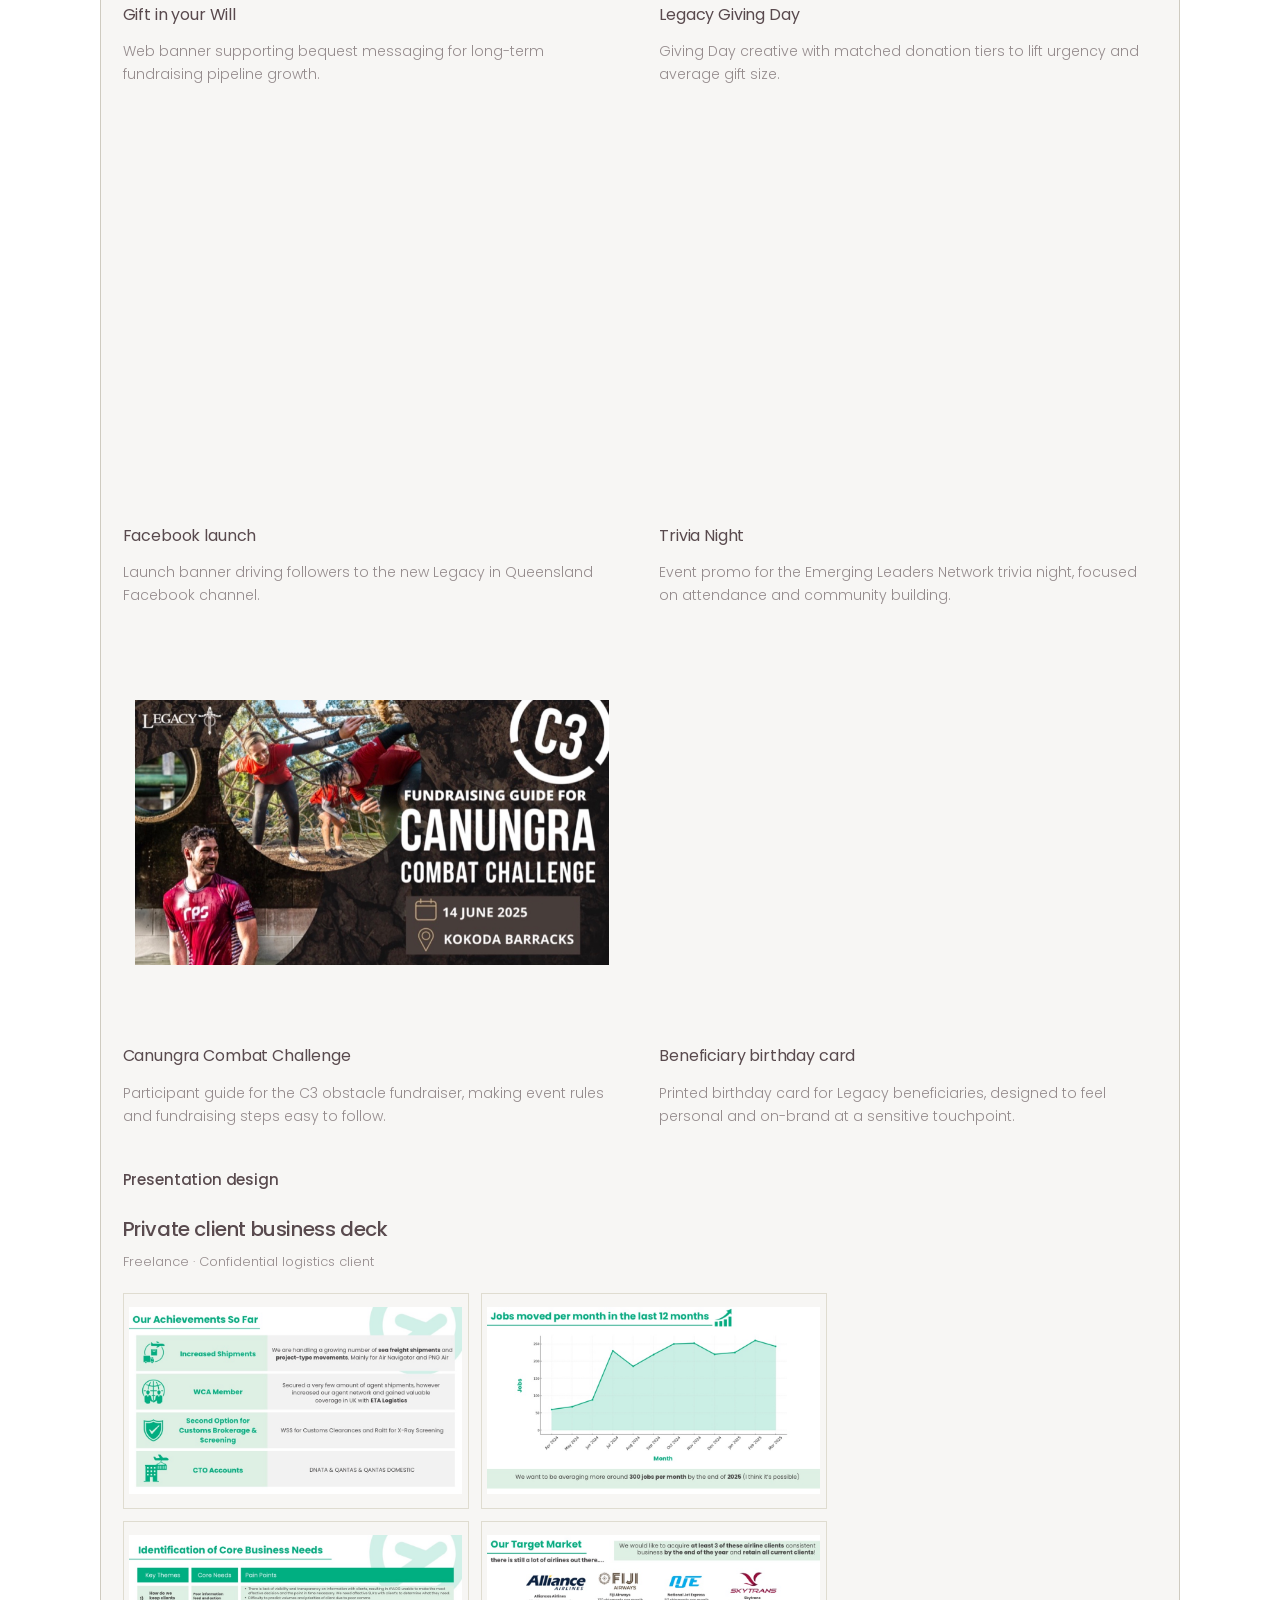
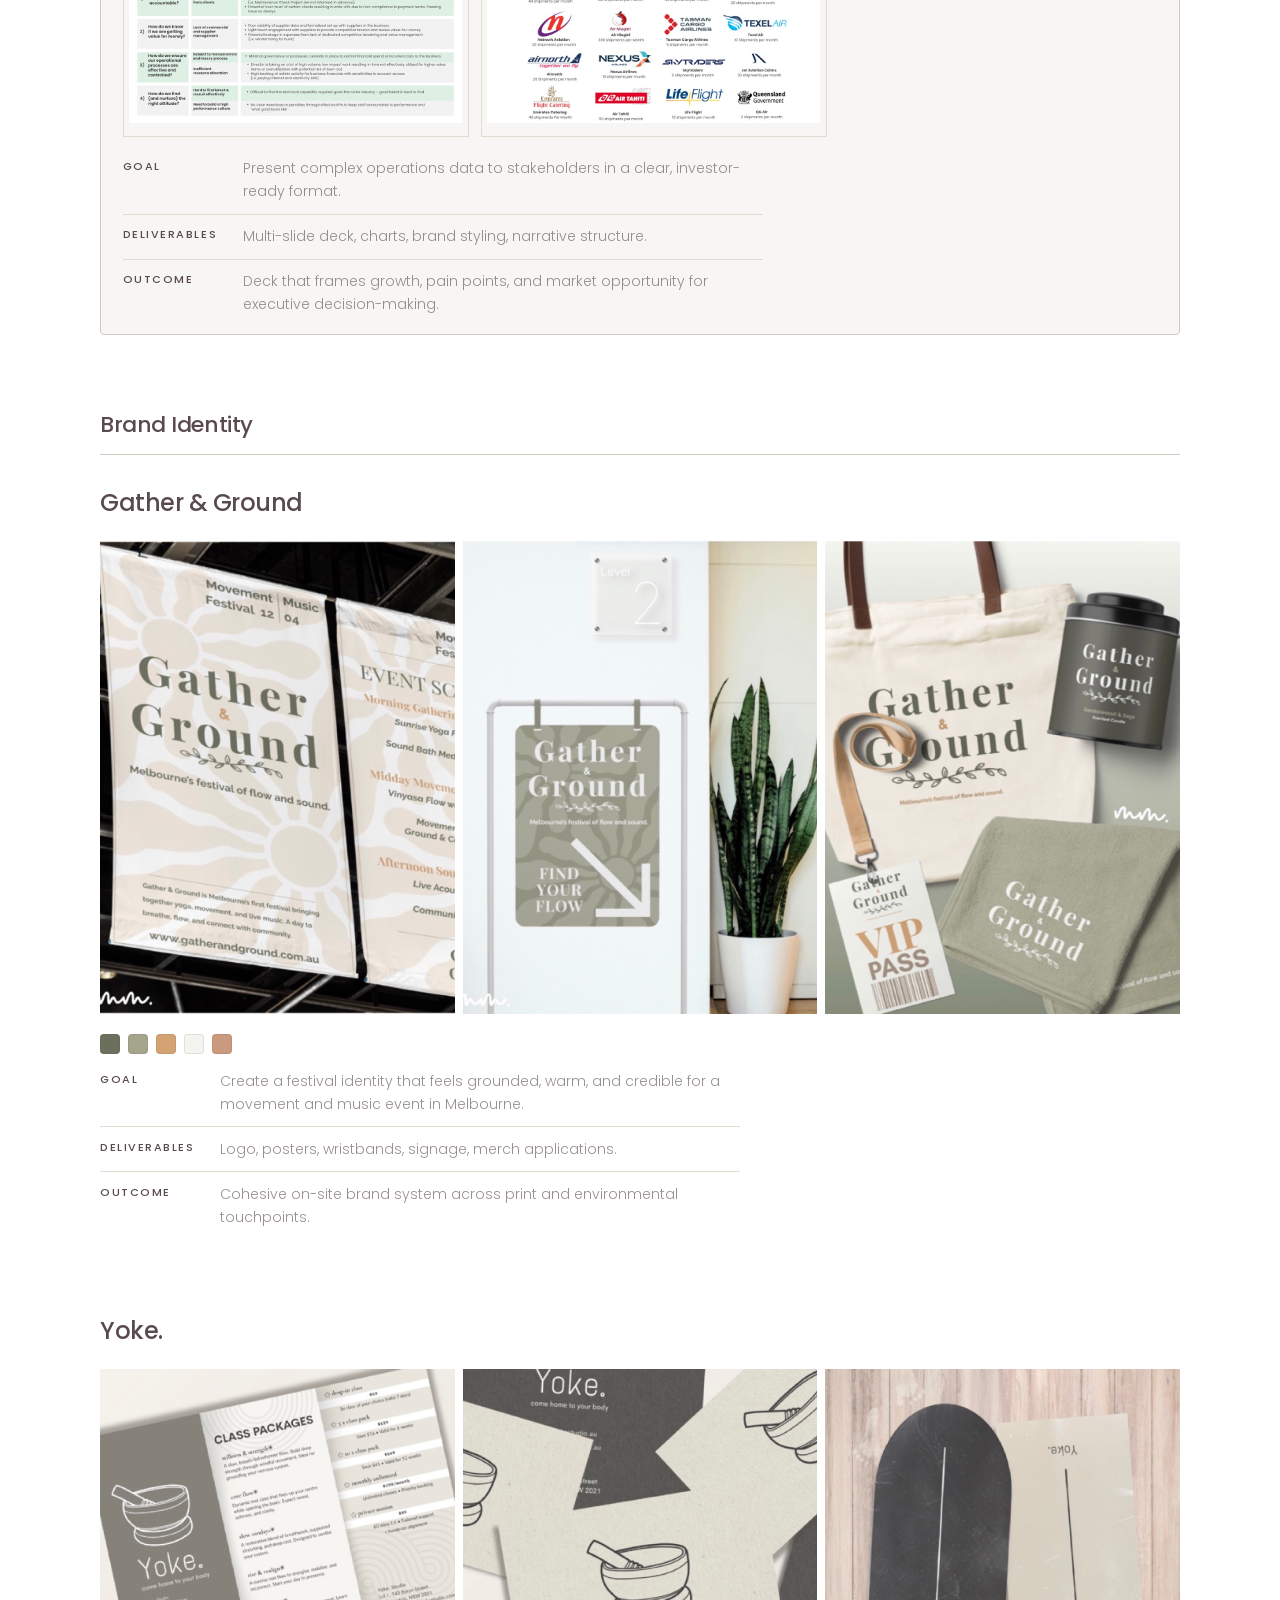
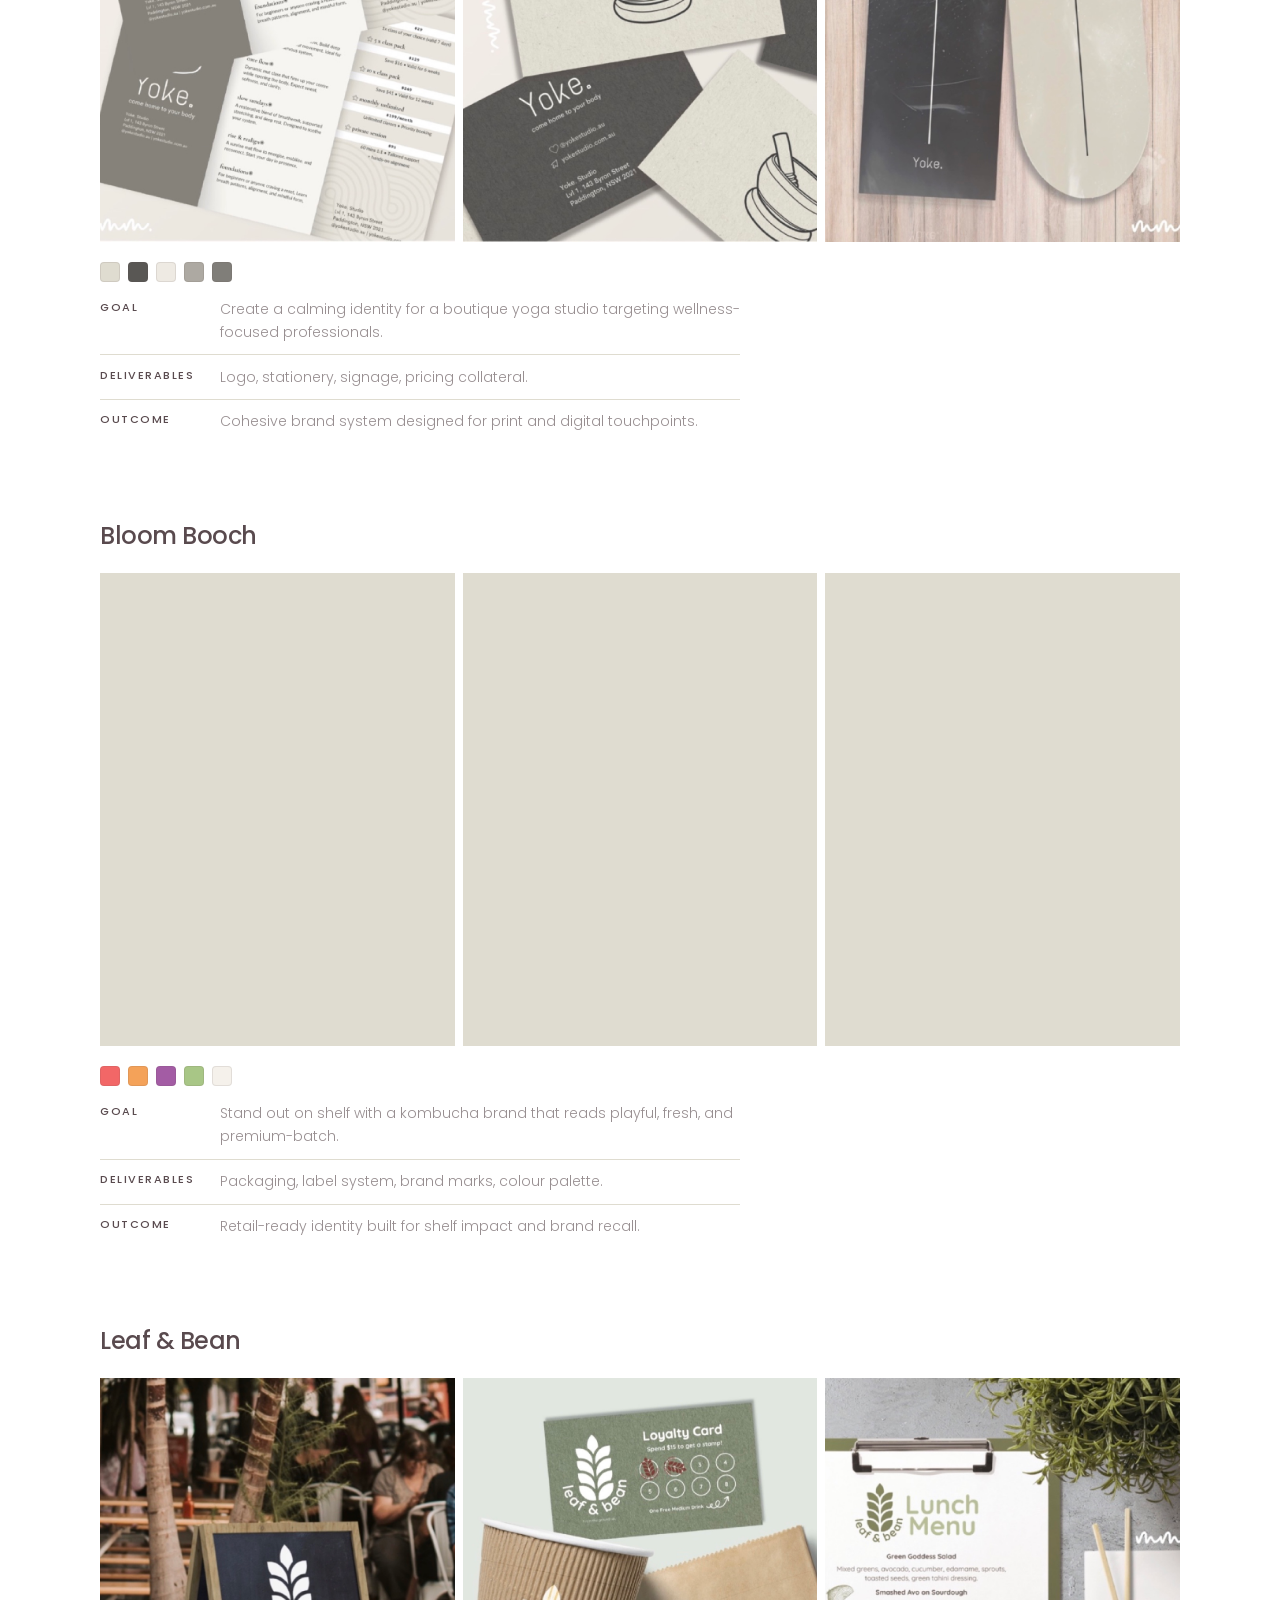
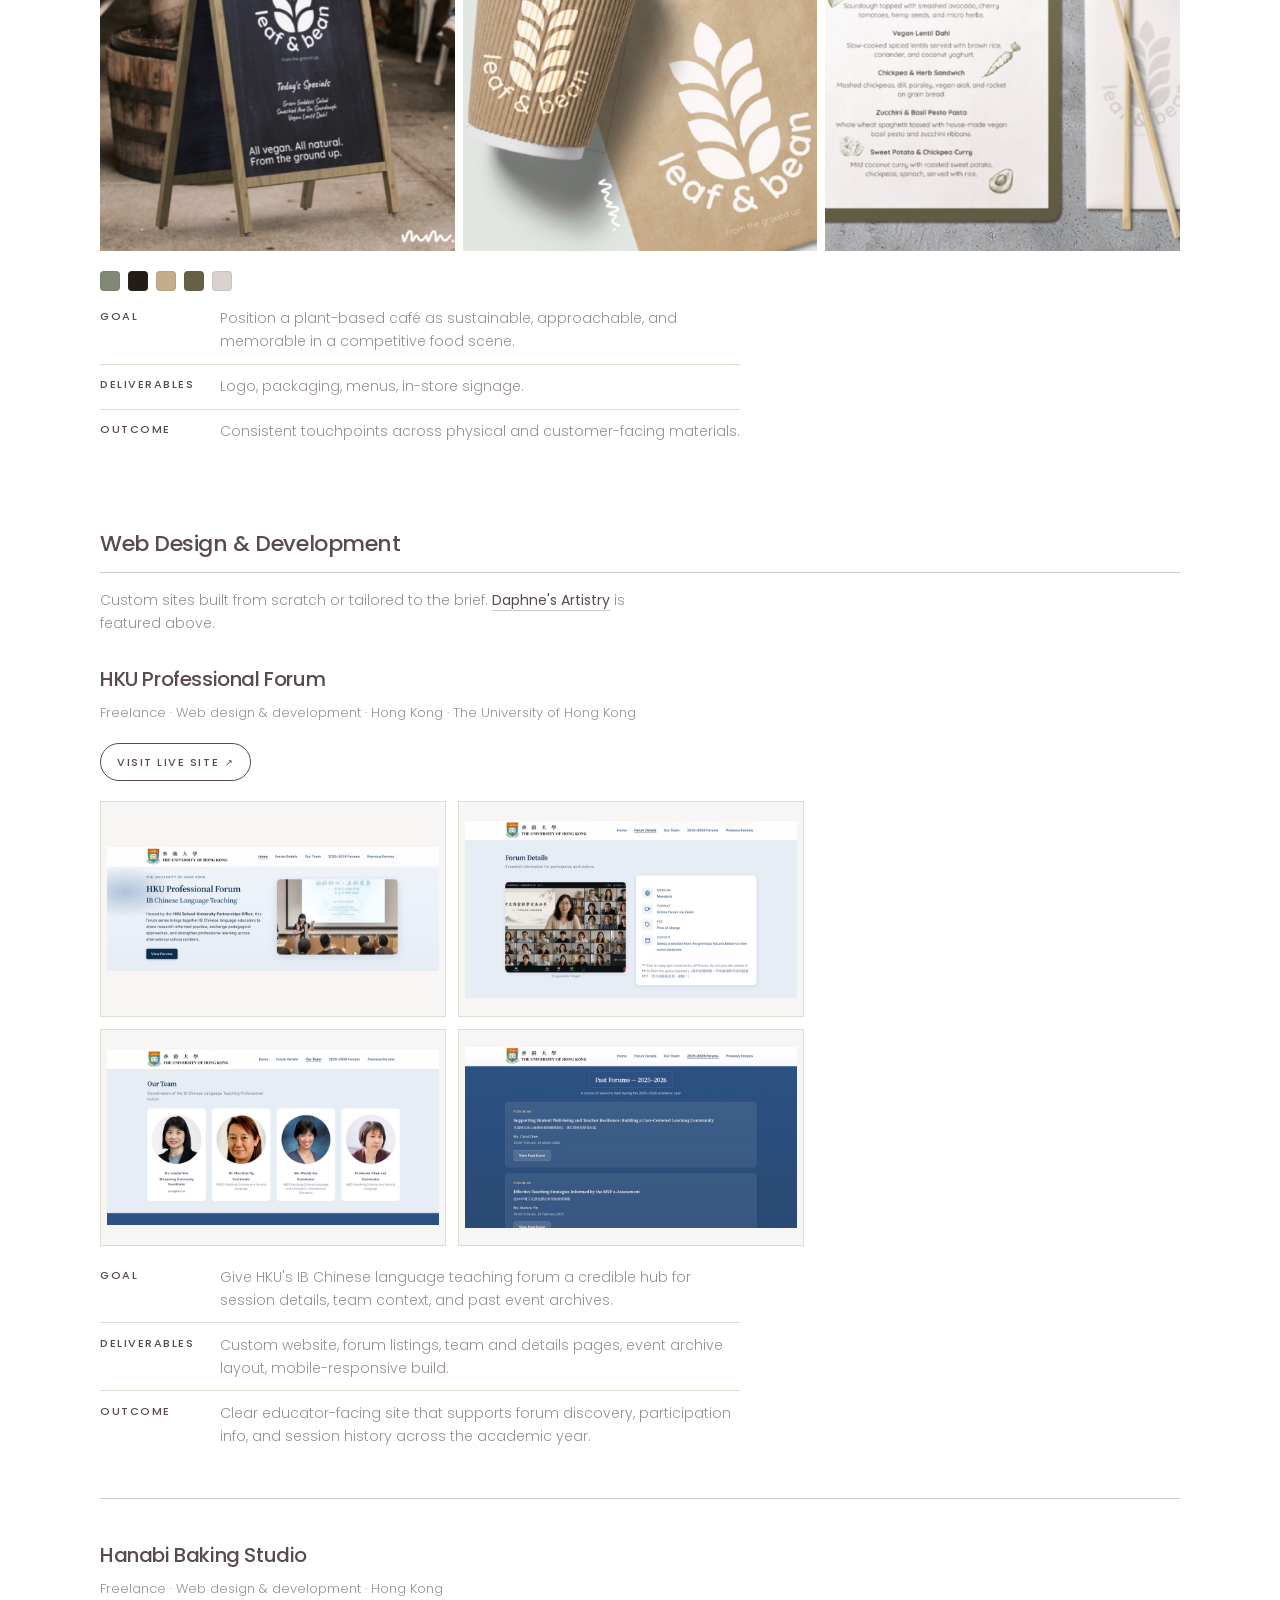
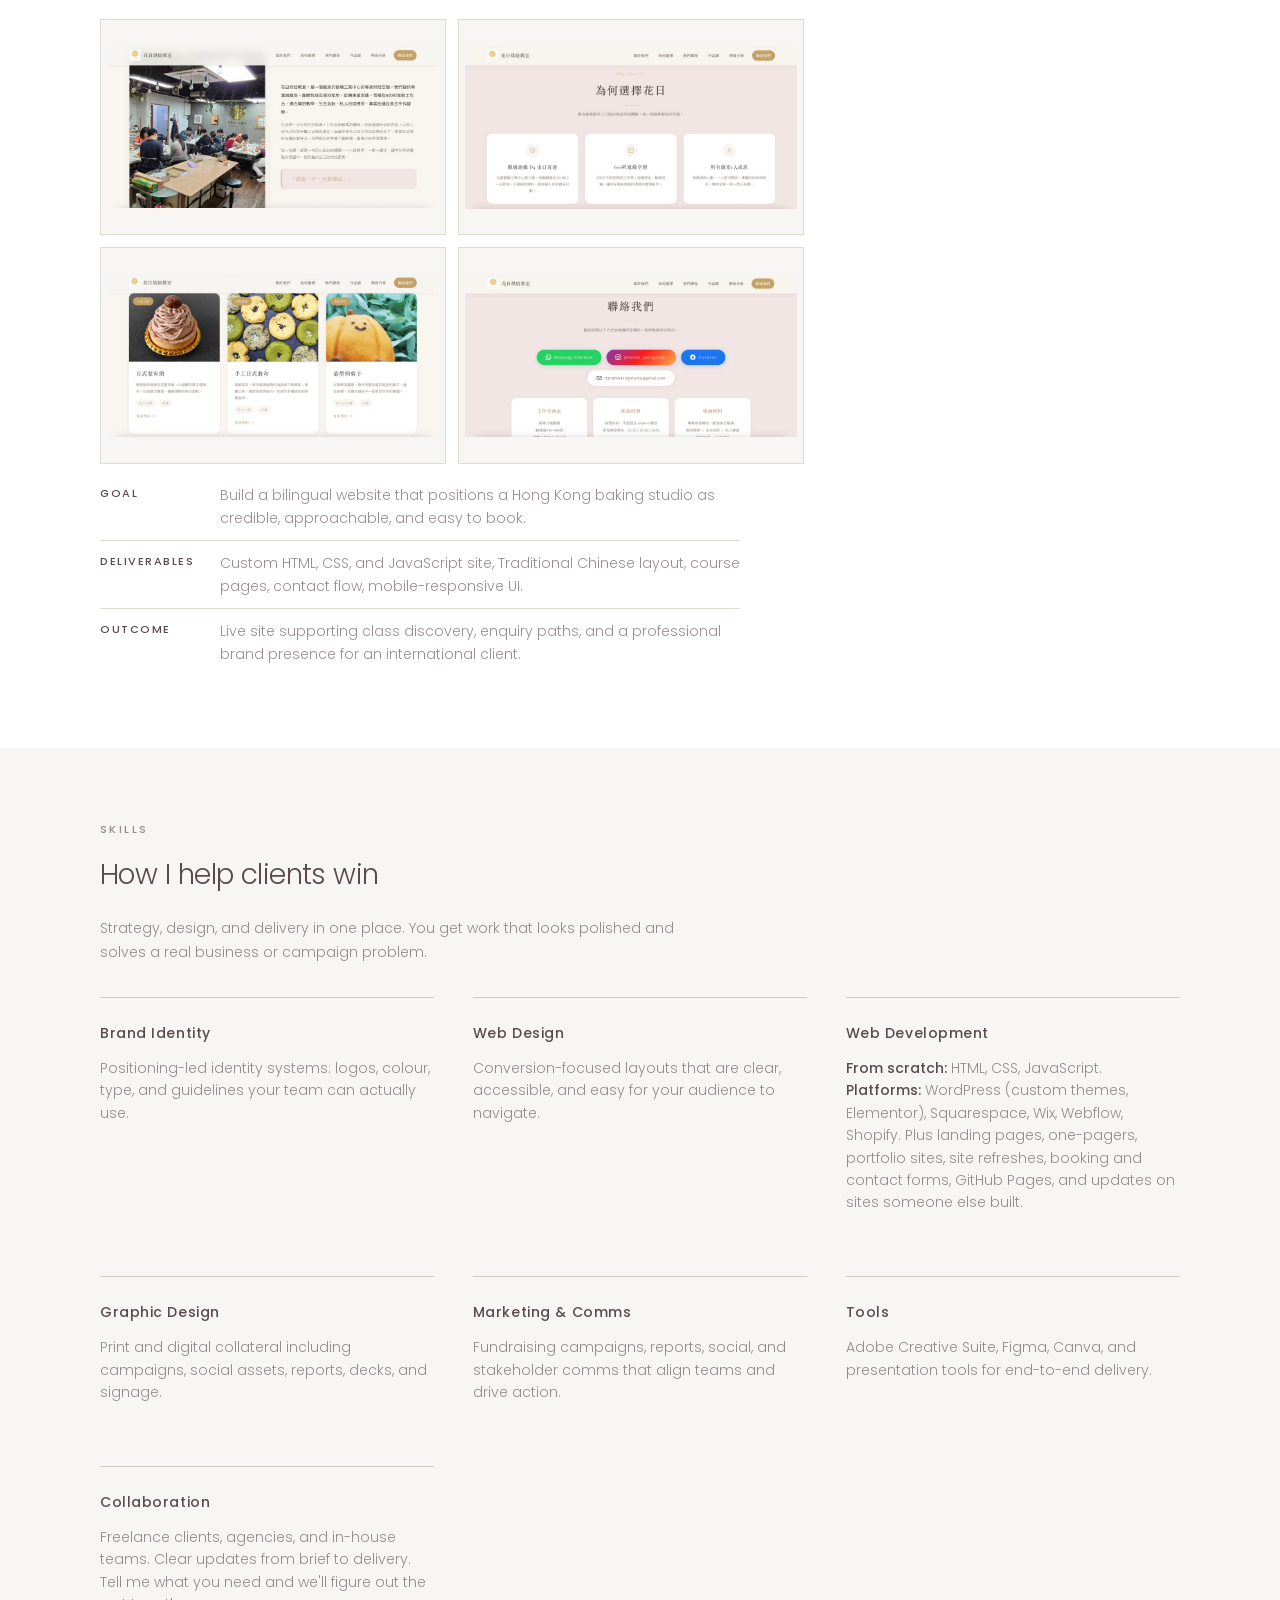
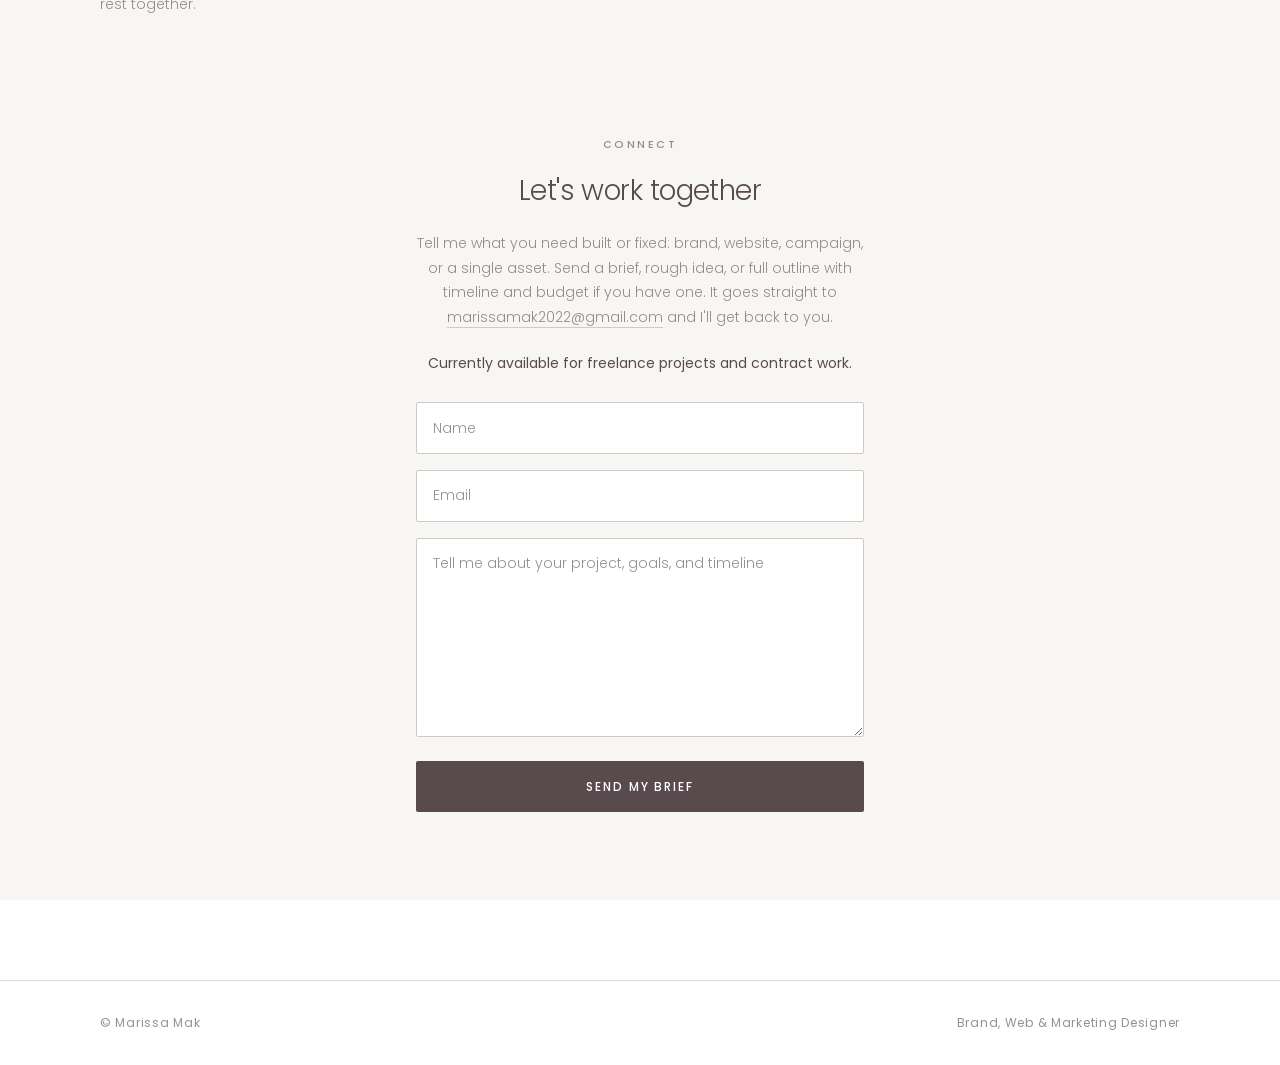
==== commit 316bbd94: "photo" ====
--- a/index.html
+++ b/index.html
@@ -17,8 +17,7 @@
   <noscript>
     <link href="https://fonts.googleapis.com/css2?family=Poppins:wght@300;400;500;600&display=swap" rel="stylesheet">
   </noscript>
-  <link rel="stylesheet" href="styles.css?v=47">
-  <link rel="preload" as="image" href="images/my-pic.jpg?v=3" fetchpriority="high">
+  <link rel="stylesheet" href="styles.css?v=48">
 </head>
 <body>
   <a class="skip-link" href="#main">Skip to content</a>
@@ -71,17 +70,6 @@
             <a class="hero-cta" href="#connect">Work with me</a>
             <a class="hero-cta hero-cta--secondary" href="#work">See my work</a>
           </div>
-        </div>
-        <div class="hero-photo reveal">
-          <img
-            src="images/my-pic.jpg?v=3"
-            alt="Marissa Mak"
-            width="761"
-            height="1024"
-            loading="eager"
-            fetchpriority="high"
-            decoding="async"
-          >
         </div>
       </div>
     </section>
--- a/styles.css
+++ b/styles.css
@@ -238,9 +238,9 @@
   max-width: var(--max-width);
   margin: 0 auto;
   display: grid;
-  grid-template-columns: 1fr 0.92fr;
+  grid-template-columns: 1fr;
   gap: clamp(1.25rem, 3vw, 2.5rem);
-  align-items: center;
+  align-items: start;
 }
 
 .hero-eyebrow {
@@ -1634,22 +1634,6 @@
 
 /* Responsive */
 @media (max-width: 900px) {
-  .hero-split {
-    grid-template-columns: 1fr;
-  }
-
-  .hero-photo {
-    max-width: 16rem;
-    order: -1;
-    max-height: 20rem;
-    aspect-ratio: 1 / 1;
-    margin-left: 0;
-  }
-
-  .hero-split {
-    align-items: center;
-  }
-
   .skills-grid {
     grid-template-columns: 1fr 1fr;
   }
